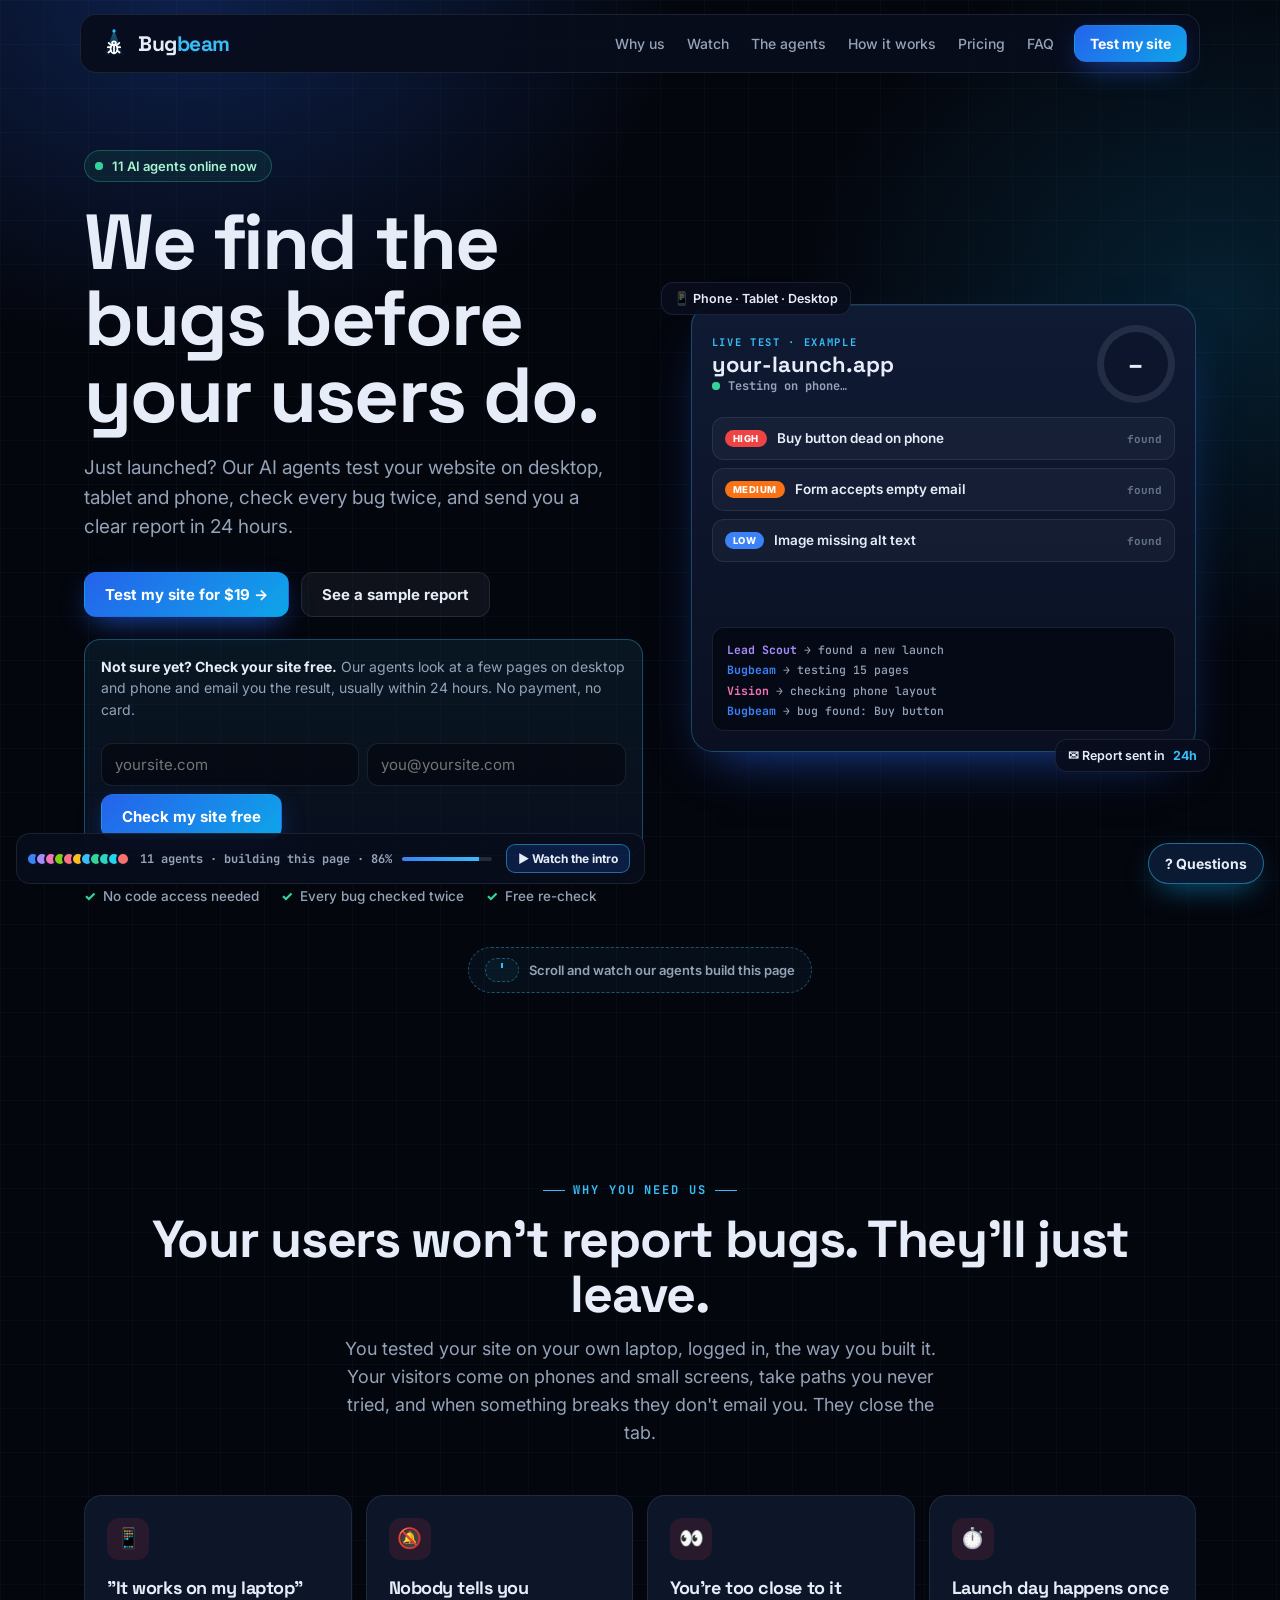
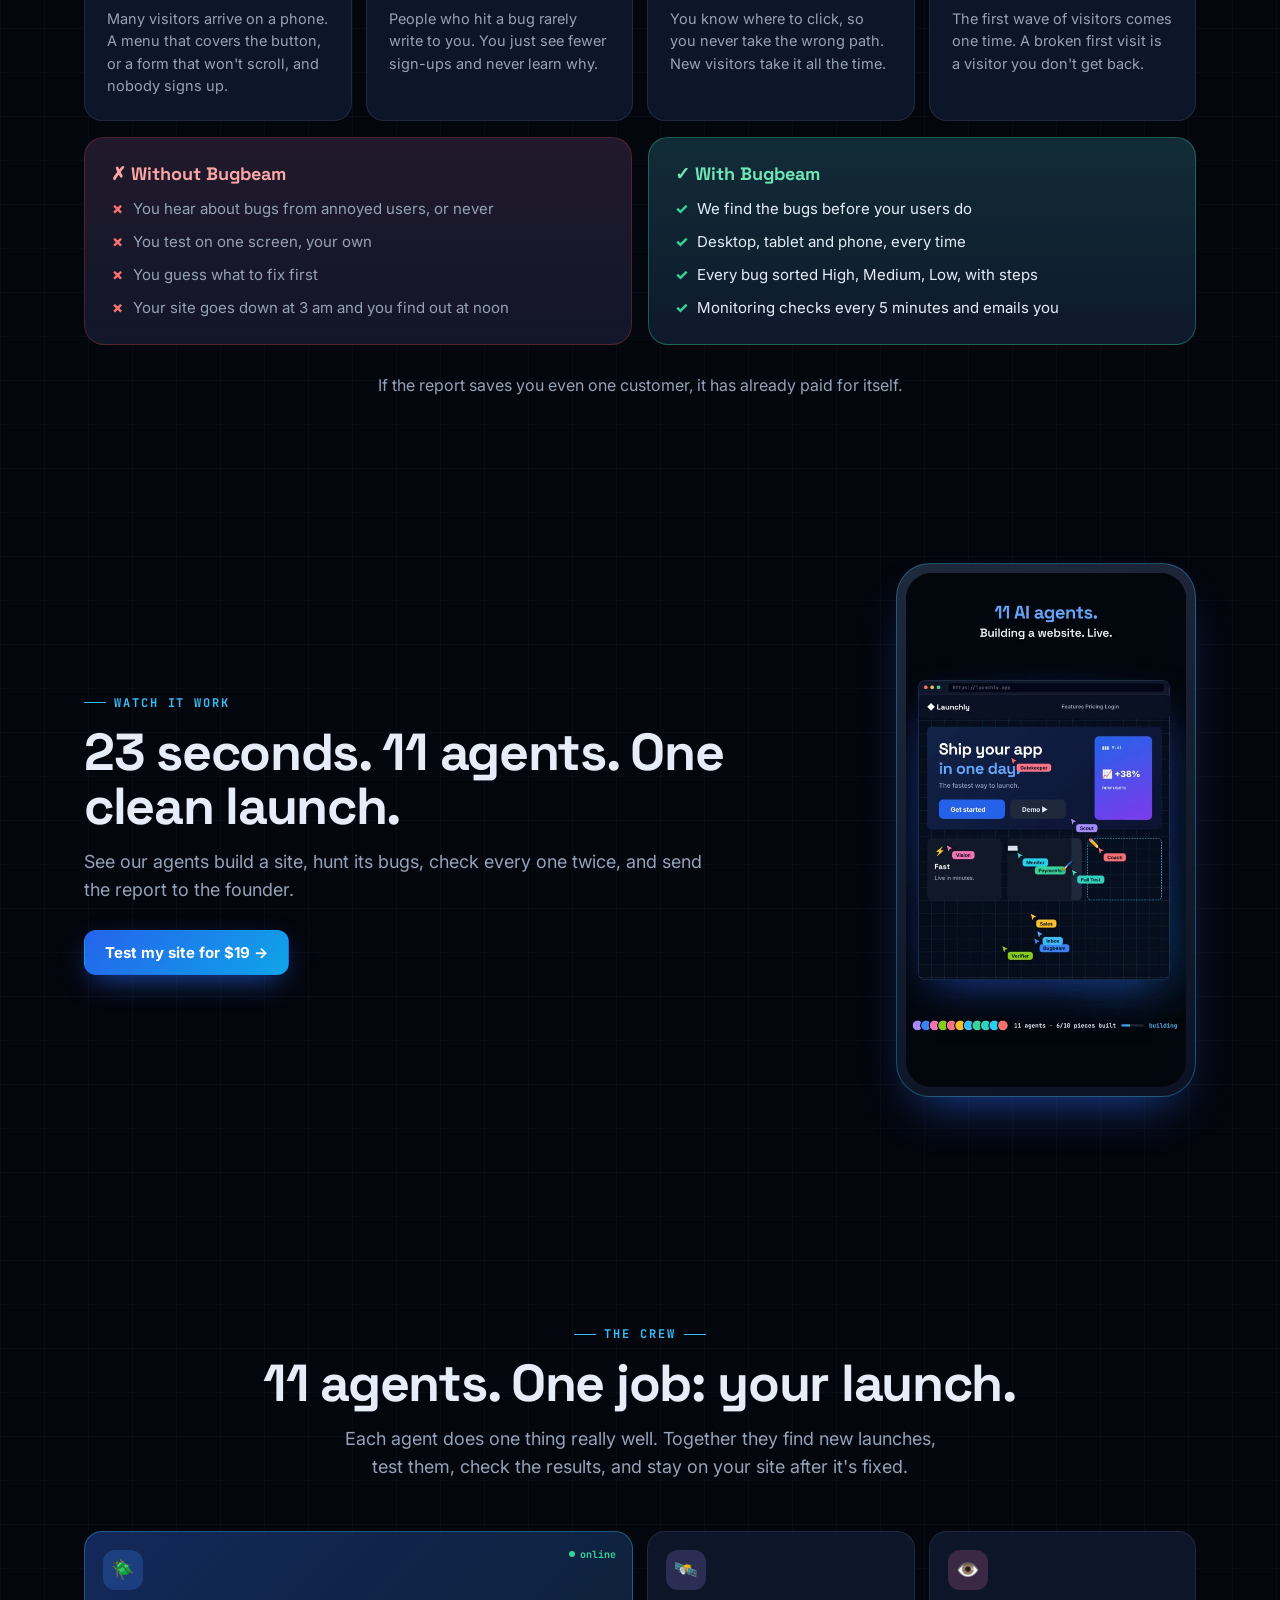
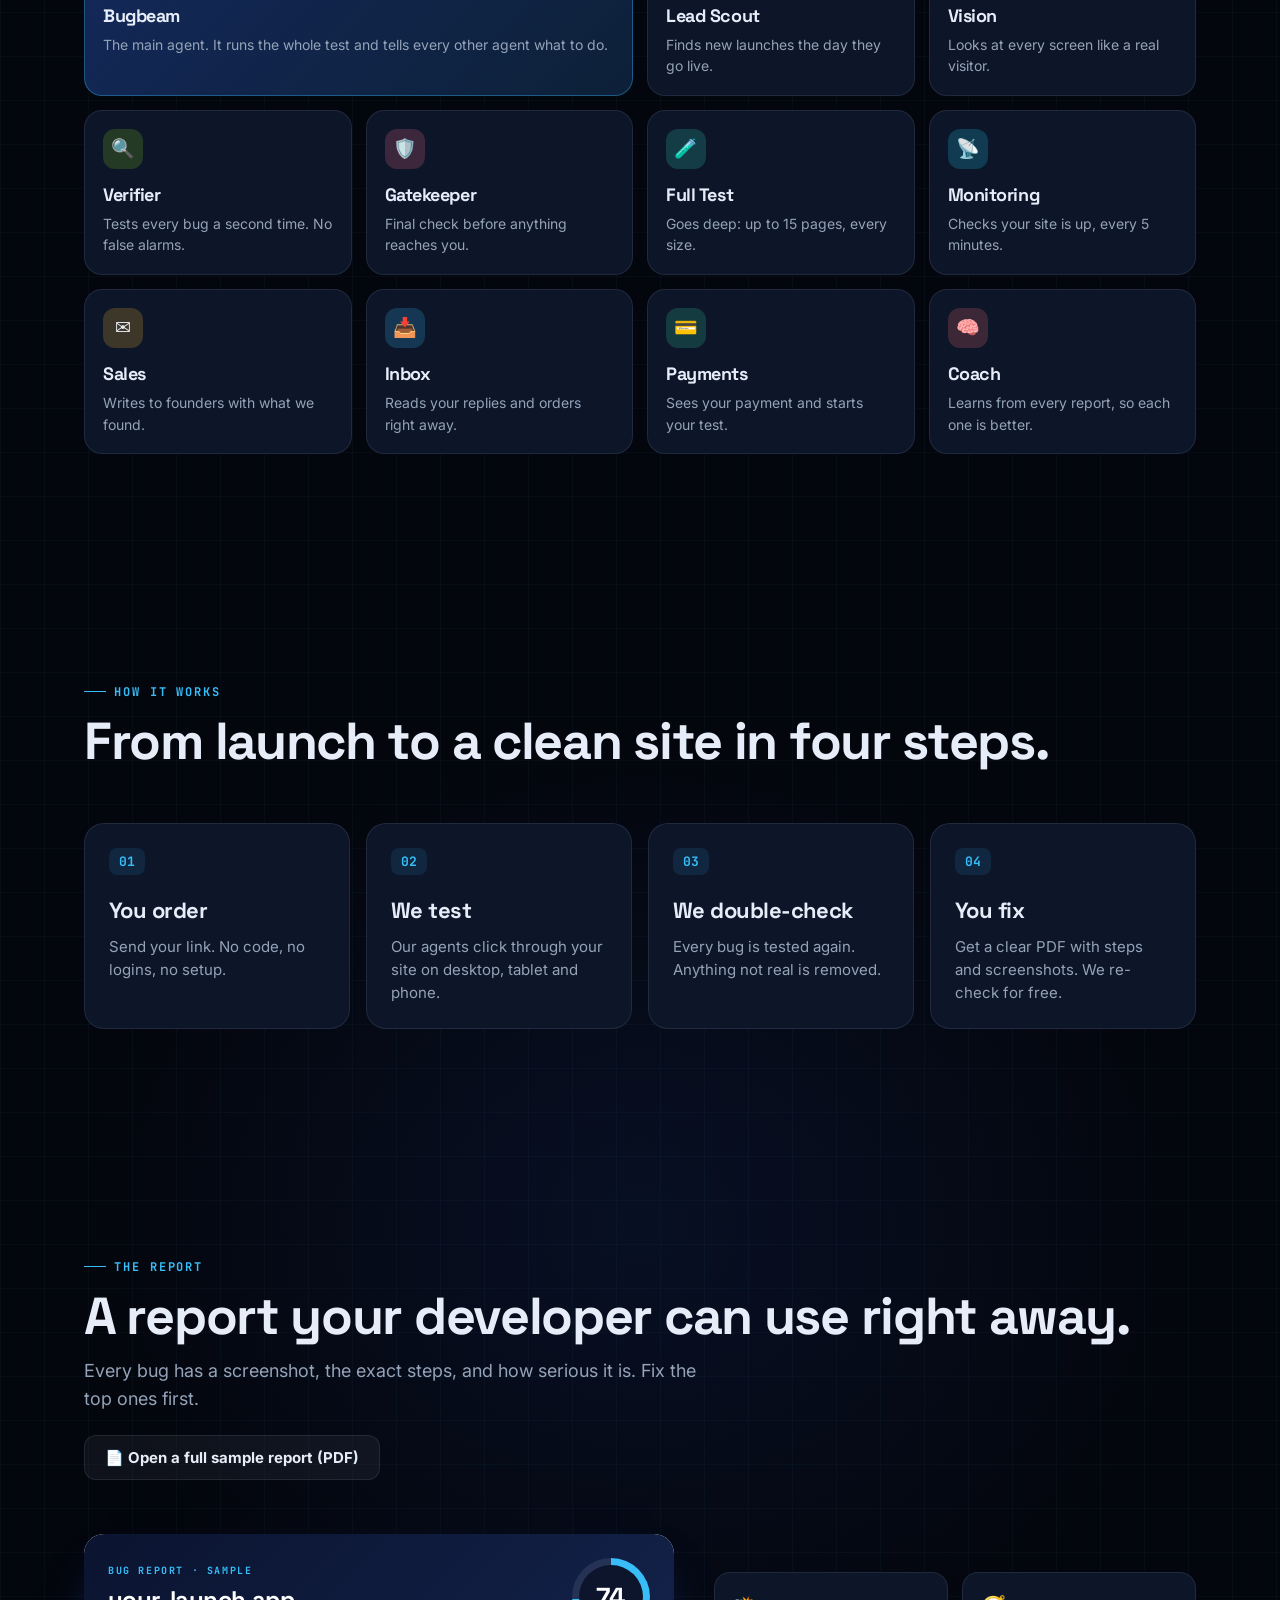
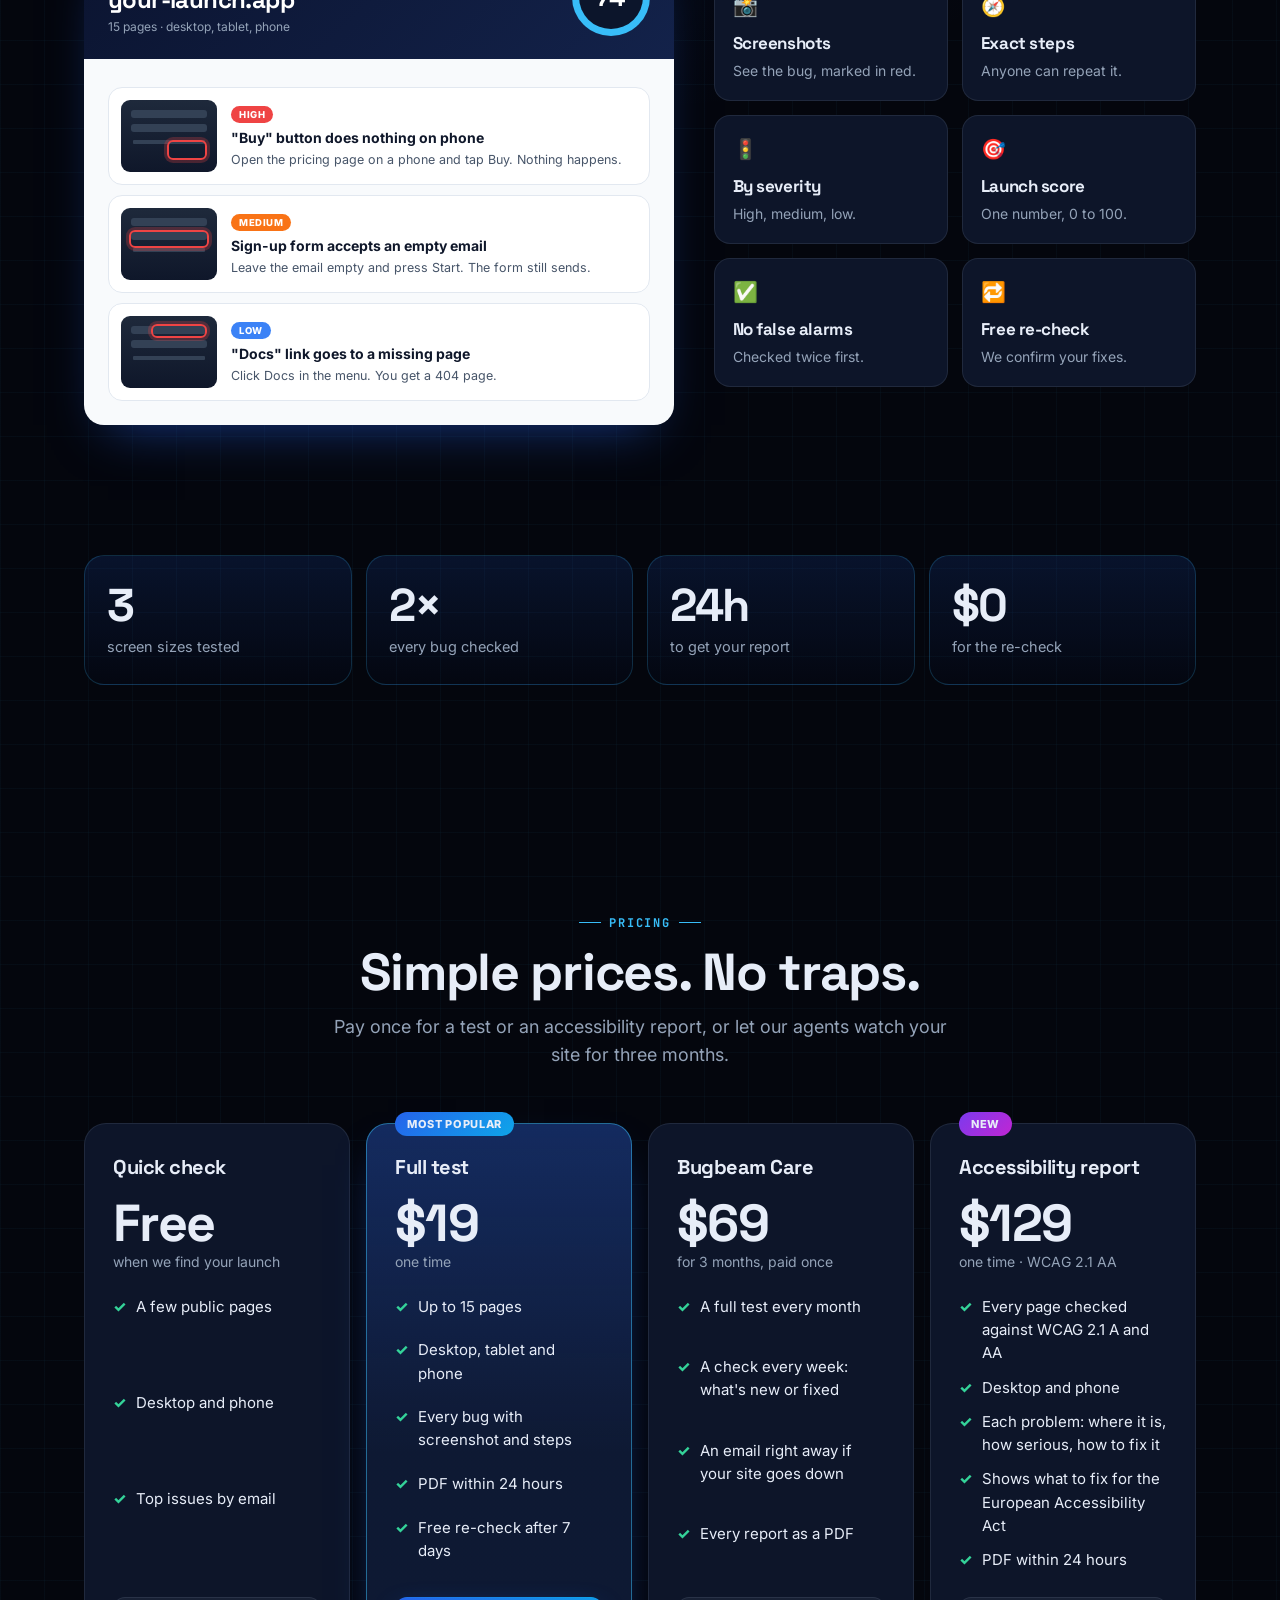
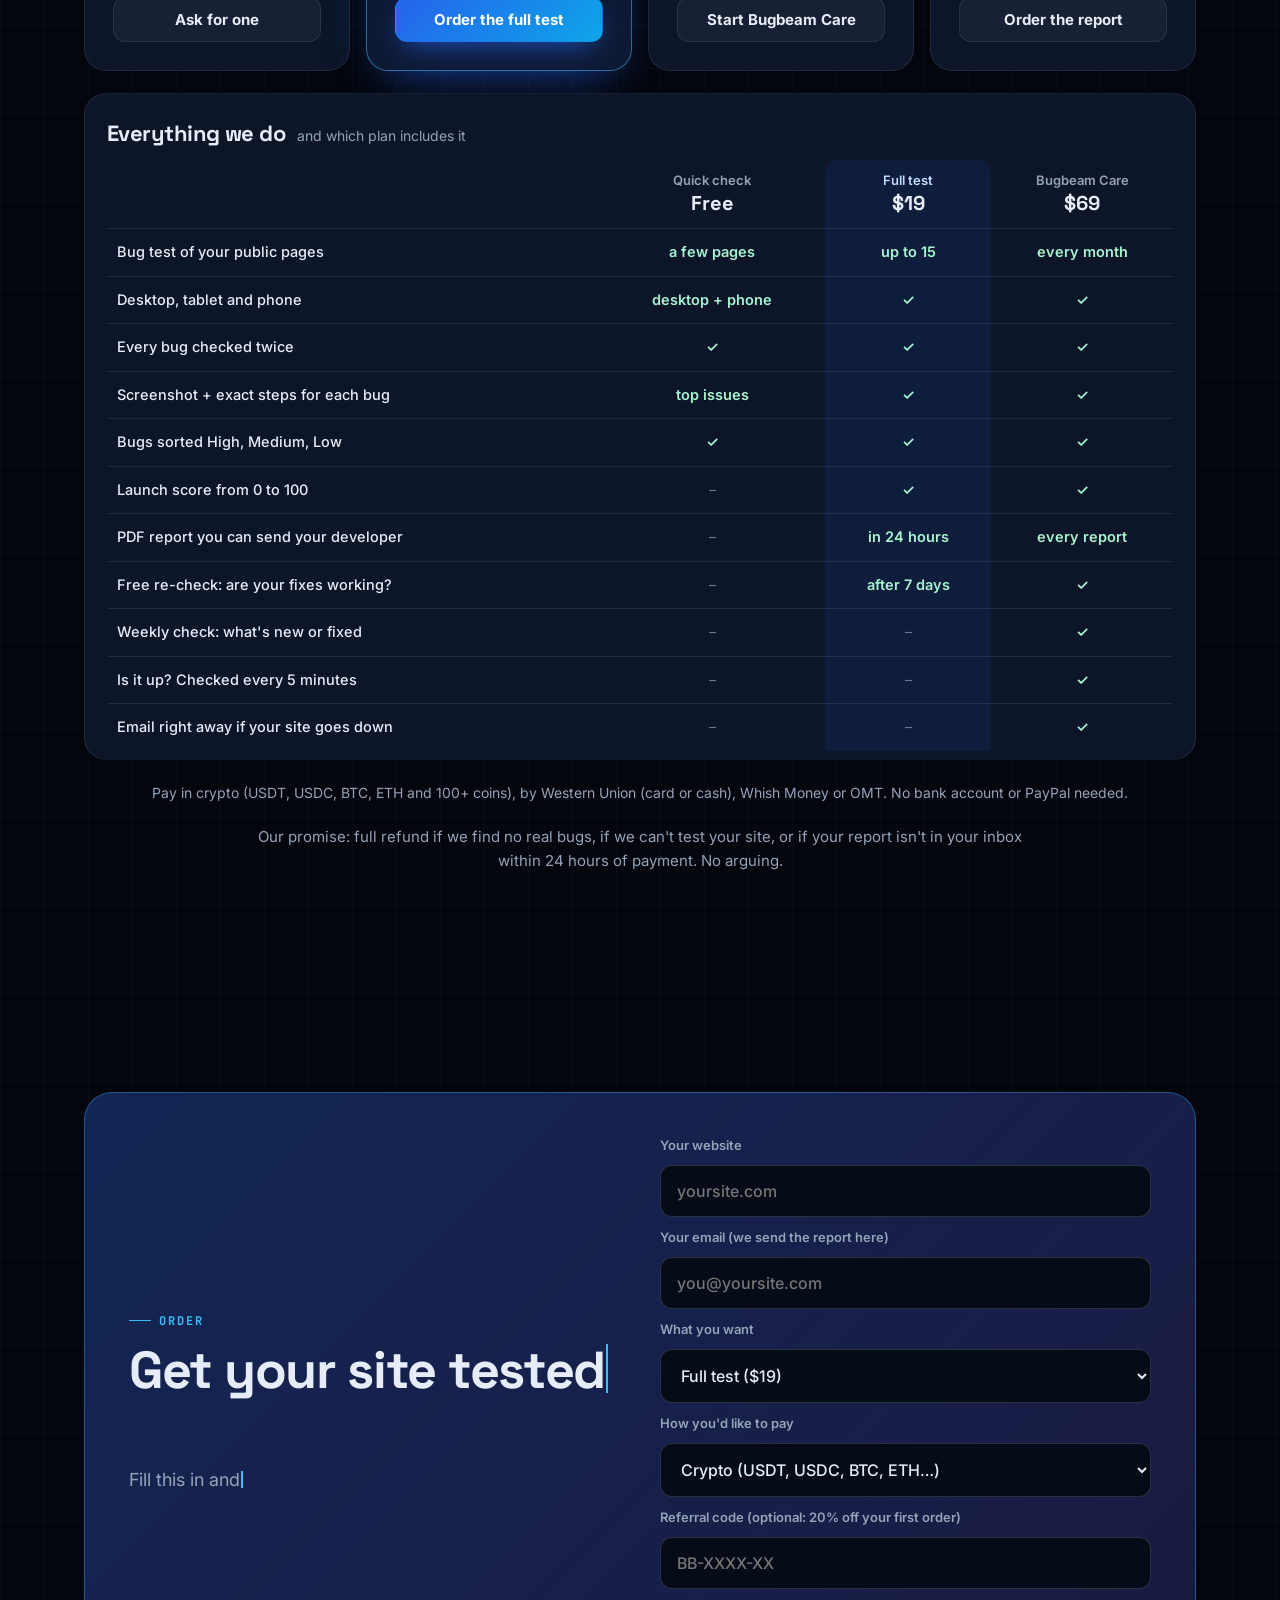
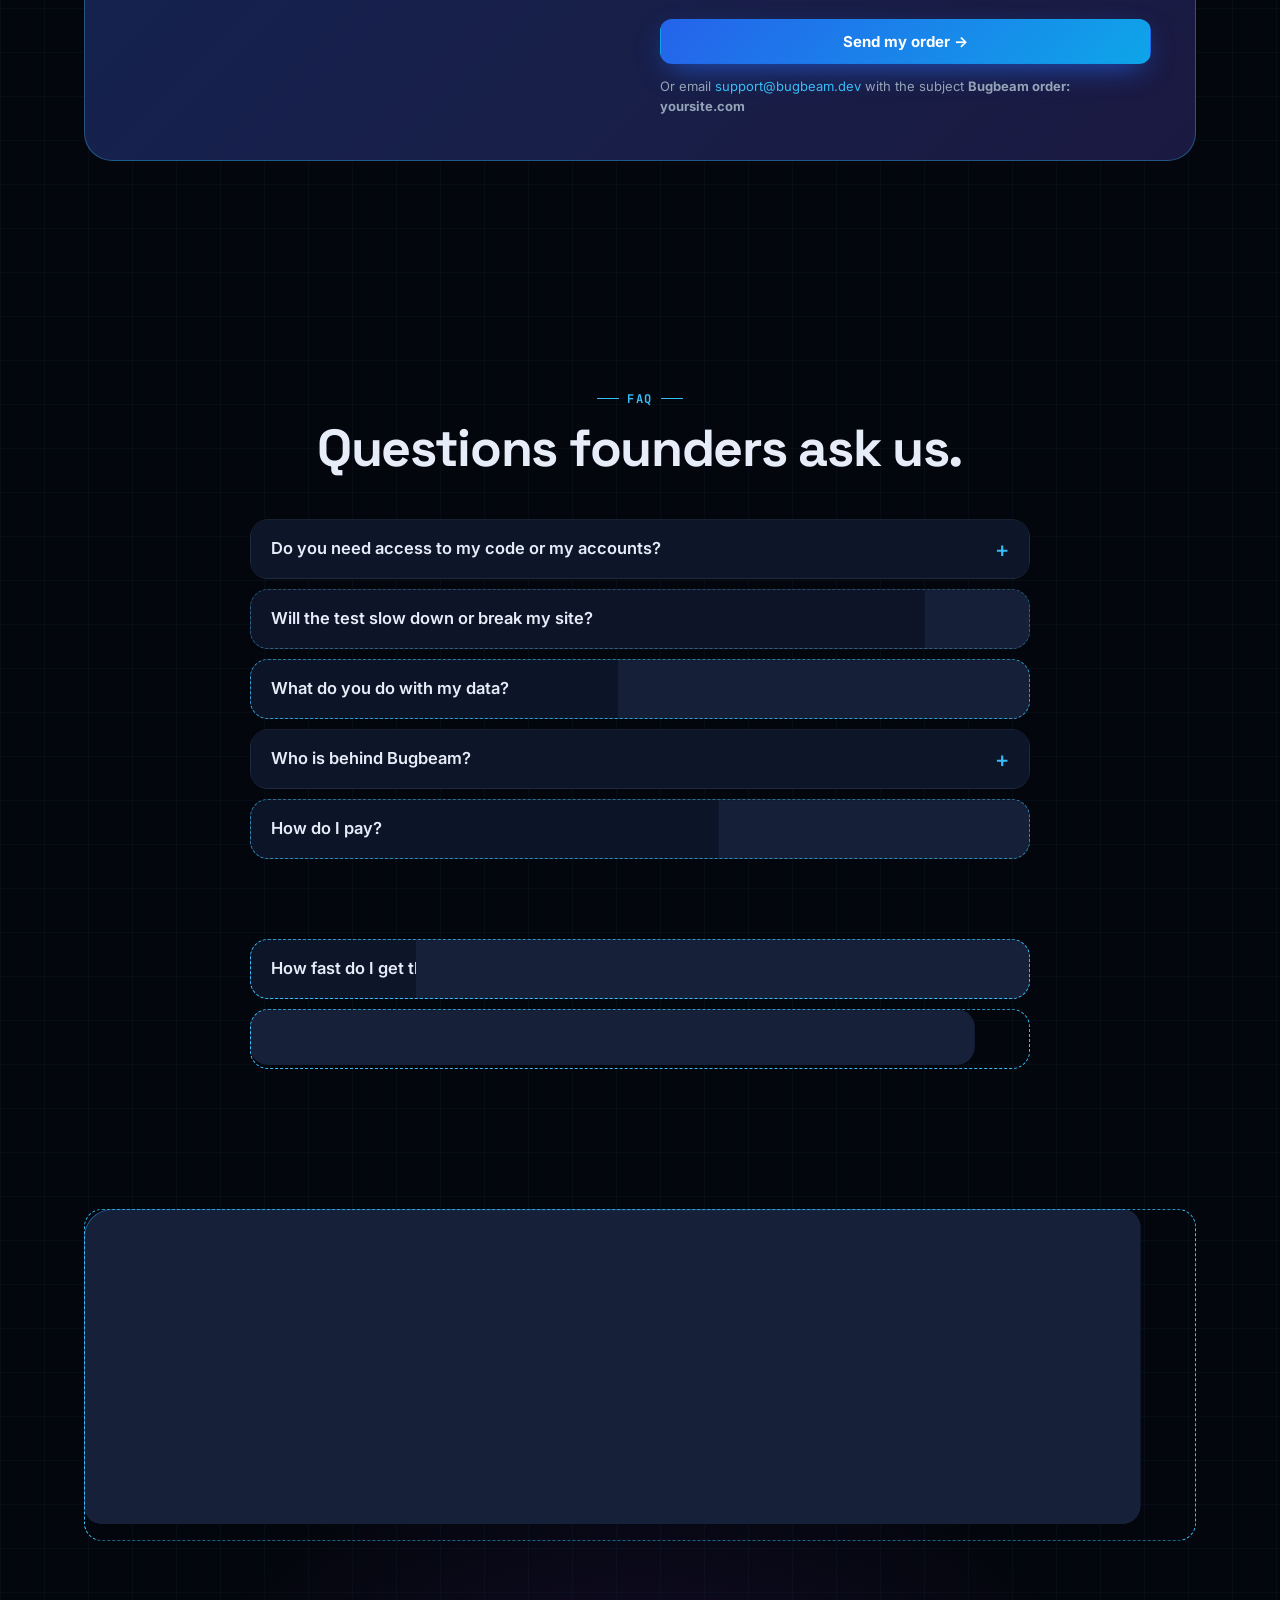
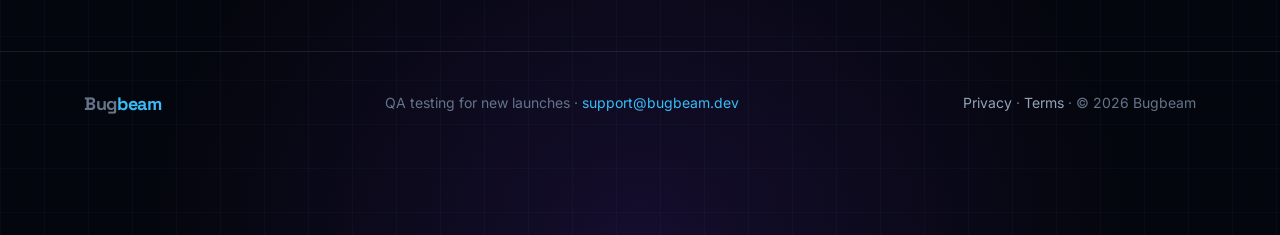
==== index.html @ e21f742f "Free check box at the top and a help bubble with instant answers" ====
<!DOCTYPE html>
<html lang="en">
<head>
<meta charset="utf-8">
<meta name="viewport" content="width=device-width,initial-scale=1">
<title>Bugbeam: We find the bugs before your users do</title>
<meta name="description" content="11 AI agents test your new website on desktop, tablet and phone, check every bug twice, and send you a clear report in 24 hours.">
<link rel="canonical" href="https://bugbeam.dev/">

<!-- Social preview (Open Graph + Twitter) -->
<meta property="og:type" content="website">
<meta property="og:url" content="https://bugbeam.dev/">
<meta property="og:title" content="Bugbeam: We find the bugs before your users do">
<meta property="og:description" content="11 AI agents test your new website on desktop, tablet and phone, check every bug twice, and send you a clear report in 24 hours.">
<meta property="og:image" content="https://bugbeam.dev/og.png">
<meta property="og:image:width" content="1200">
<meta property="og:image:height" content="630">
<meta name="twitter:card" content="summary_large_image">
<meta name="twitter:image" content="https://bugbeam.dev/og.png">
<meta name="theme-color" content="#04060D">

<!-- Fonts -->
<link rel="preconnect" href="https://fonts.googleapis.com">
<link rel="preconnect" href="https://fonts.gstatic.com" crossorigin>
<link href="https://fonts.googleapis.com/css2?family=Inter:wght@400;500;600;700;800&family=Space+Grotesk:wght@500;600;700&family=JetBrains+Mono:wght@500;700&display=swap" rel="stylesheet">

<!-- Favicon (inline bug icon) -->
<link rel="icon" href="data:image/svg+xml,%3Csvg xmlns='http://www.w3.org/2000/svg' viewBox='0 0 48 48'%3E%3Crect width='48' height='48' rx='12' fill='%2304060D'/%3E%3Cpath d='M24 4 L10 44 H38 Z' fill='%2338BDF8' opacity='.35'/%3E%3Ccircle cx='24' cy='6' r='3' fill='%2338BDF8'/%3E%3Cellipse cx='24' cy='31' rx='6' ry='8' fill='none' stroke='white' stroke-width='3'/%3E%3C/svg%3E">

<!-- Styles + behaviour (see styles.css and app.js) -->
<link rel="stylesheet" href="styles.css">
<script src="app.js" defer></script>

<!-- hCaptcha (spam/bot check on the order form — verified server-side by Web3Forms) -->
<script src="https://js.hcaptcha.com/1/api.js" async defer></script>
</head>
<body>

<!-- Fixed layers: background, build outlines, agent cursors -->
<div class="bgfx"></div>
<div id="ghosts"></div>
<div id="crew"></div>


<!-- ============================ NAV ============================ -->
<nav>
 <a class="logo" href="#top"><svg width="30" height="30" viewBox="0 0 48 48"><defs><linearGradient id="lg1" x1="0" y1="0" x2="0" y2="1"><stop offset="0" stop-color="#38BDF8" stop-opacity=".9"/><stop offset="1" stop-color="#38BDF8" stop-opacity="0"/></linearGradient></defs><path d="M24 1 L8 44 H40 Z" fill="url(#lg1)" opacity=".55"/><circle cx="24" cy="3" r="2.6" fill="#38BDF8"/><g stroke="#fff" stroke-width="2.8" fill="none" stroke-linecap="round" stroke-linejoin="round"><ellipse cx="24" cy="31.7" rx="5.4" ry="7.2"/><circle cx="24" cy="22.7" r="3.06"/><path d="M24 26.3V38.9"/><path d="M18.6 29H14.1M29.4 29H33.9M19.05 34.4L15.0 37.55M28.95 34.4L33.0 37.55M19.05 25.4L15.45 22.25M28.95 25.4L32.55 22.25"/></g></svg><span>Bug<b>beam</b></span></a>
 <div class="links" id="navlinks"><a href="#why">Why us</a><a href="#watch">Watch</a><a href="#crew-sec">The agents</a><a href="#how">How it works</a><a href="#pricing">Pricing</a><a href="#faq">FAQ</a></div>
 <a class="btn pri" href="#order">Test my site</a>
 <button class="menu" type="button" aria-label="Open menu" aria-expanded="false" aria-controls="navlinks">☰</button>
</nav>


<!-- ============================ HERO ============================ -->
<header class="hero" id="top"><div class="wrap grid">
 <div>
  <div class="pill bx"><span class="dot"></span><span data-type>11 AI agents online now</span></div>
  <h1 data-type>We find the bugs before your users do.</h1>
  <p class="sub" data-type>Just launched? Our AI agents test your website on desktop, tablet and phone, check every bug twice, and send you a clear report in 24 hours.</p>
  <div class="ctas"><a class="btn pri bx" href="#order">Test my site for $19 →</a><a class="btn sec bx" href="#report">See a sample report</a></div>
  <form class="freebox" id="fq" novalidate>
   <div class="fqh"><b>Not sure yet? Check your site free.</b> Our agents look at a few pages on desktop and phone and email you the result, usually within 24 hours. No payment, no card.</div>
   <div class="fqrow"><input id="fq-site" placeholder="yoursite.com" required autocomplete="url" aria-label="Your website"><input id="fq-email" type="email" placeholder="you@yoursite.com" required autocomplete="email" aria-label="Your email"><button class="btn pri" id="fq-btn" type="submit">Check my site free</button></div>
   <input id="fq-hp" tabindex="-1" autocomplete="off" style="position:absolute;left:-9999px;width:1px;height:1px;opacity:0" aria-hidden="true">
   <div class="fqcap"><div class="h-captcha" data-sitekey="50b2fe65-b00b-4b9e-ad62-3ba471098be2" data-theme="dark"></div></div>
   <div id="fq-msg" class="fqmsg" role="status"></div>
  </form>
  <div class="trust"><span><i>✓</i> No code access needed</span><span><i>✓</i> Every bug checked twice</span><span><i>✓</i> Free re-check</span></div>
 </div>
 <div style="position:relative">
  <!-- Live demo card (animated by app.js, section 2) -->
  <div class="live bx" id="live">
   <div class="top"><div><div class="mono" style="font-size:10.5px;letter-spacing:.16em;color:var(--cyan);font-weight:700">LIVE TEST · EXAMPLE</div><div style="font:700 22px 'Space Grotesk'" id="lvsite">your-launch.app</div><div class="site"><span class="dot"></span><span id="lvstate">Testing on phone…</span></div></div><div class="ring" id="lvring"><span id="lvscore">–</span></div></div>
   <div id="lvbugs"></div>
   <div class="log" id="lvlog"></div>
  </div>
  <div class="float" style="left:-30px;top:-22px">📱 Phone · Tablet · Desktop</div>
  <div class="float" style="right:-14px;bottom:-20px;animation-delay:-2.5s">✉ Report sent in <b style="color:var(--cyan)">24h</b></div>
 </div>
</div>
<div class="hint"><span><span class="mouse"></span>Scroll and watch our agents build this page</span></div>
</header>


<!-- ======================= WHY YOU NEED US ======================= -->
<section id="why"><div class="wrap">
 <div class="center"><div class="eyebrow" data-type>Why you need us</div>
 <h2 class="h2" data-type>Your users won't report bugs. They'll just leave.</h2>
 <p class="lead" data-type>You tested your site on your own laptop, logged in, the way you built it. Your visitors come on phones and small screens, take paths you never tried, and when something breaks they don't email you. They close the tab.</p></div>
 <div class="pains">
  <div class="pain bx"><div class="pic">📱</div><h3 data-type>"It works on my laptop"</h3><p data-type>Many visitors arrive on a phone. A menu that covers the button, or a form that won't scroll, and nobody signs up.</p></div>
  <div class="pain bx"><div class="pic">🔕</div><h3 data-type>Nobody tells you</h3><p data-type>People who hit a bug rarely write to you. You just see fewer sign-ups and never learn why.</p></div>
  <div class="pain bx"><div class="pic">👀</div><h3 data-type>You're too close to it</h3><p data-type>You know where to click, so you never take the wrong path. New visitors take it all the time.</p></div>
  <div class="pain bx"><div class="pic">⏱️</div><h3 data-type>Launch day happens once</h3><p data-type>The first wave of visitors comes one time. A broken first visit is a visitor you don't get back.</p></div>
 </div>
 <div class="vs">
  <div class="vcol bad bx"><div class="vh">✗ Without Bugbeam</div><ul><li data-type>You hear about bugs from annoyed users, or never</li><li data-type>You test on one screen, your own</li><li data-type>You guess what to fix first</li><li data-type>Your site goes down at 3 am and you find out at noon</li></ul></div>
  <div class="vcol good bx"><div class="vh">✓ With Bugbeam</div><ul><li data-type>We find the bugs before your users do</li><li data-type>Desktop, tablet and phone, every time</li><li data-type>Every bug sorted High, Medium, Low, with steps</li><li data-type>Monitoring checks every 5 minutes and emails you</li></ul></div>
 </div>
 <p class="paynote" style="font-size:16px;margin-top:28px" data-type>If the report saves you even one customer, it has already paid for itself.</p>
</div></section>


<!-- ======================== WATCH IT WORK ======================== -->
<section id="watch" style="padding-top:40px"><div class="wrap watch">
 <div><div class="eyebrow" data-type>Watch it work</div>
 <h2 class="h2" data-type>23 seconds. 11 agents. One clean launch.</h2>
 <p class="lead" data-type>See our agents build a site, hunt its bugs, check every one twice, and send the report to the founder.</p>
 <div class="ctas" style="margin-top:26px"><a class="btn pri" href="#order">Test my site for $19 →</a></div></div>
 <div class="phone bx"><video src="bugbeam-building-live-v2.mp4" poster="video-poster.jpg" muted loop playsinline webkit-playsinline preload="metadata" aria-label="Bugbeam agents building and testing a website"></video><button class="vplay" type="button" hidden aria-label="Play the video">▶ Play</button></div>
</div></section>


<!-- =========================== THE CREW ========================== -->
<section id="crew-sec"><div class="wrap">
 <div class="center"><div class="eyebrow" data-type>The crew</div>
 <h2 class="h2" data-type>11 agents. One job: your launch.</h2>
 <p class="lead" data-type>Each agent does one thing really well. Together they find new launches, test them, check the results, and stay on your site after it's fixed.</p></div>
 <div class="agents">
  <div class="agent wide bx"><span class="tag">online</span><div class="av" style="background:rgba(59,130,246,.25)">🪲</div><h3 data-type>Bugbeam</h3><p data-type>The main agent. It runs the whole test and tells every other agent what to do.</p></div>
  <div class="agent bx"><div class="av" style="background:rgba(167,139,250,.2)">🛰️</div><h3 data-type>Lead Scout</h3><p data-type>Finds new launches the day they go live.</p></div>
  <div class="agent bx"><div class="av" style="background:rgba(244,114,182,.2)">👁️</div><h3 data-type>Vision</h3><p data-type>Looks at every screen like a real visitor.</p></div>
  <div class="agent bx"><div class="av" style="background:rgba(132,204,22,.2)">🔍</div><h3 data-type>Verifier</h3><p data-type>Tests every bug a second time. No false alarms.</p></div>
  <div class="agent bx"><div class="av" style="background:rgba(251,113,133,.2)">🛡️</div><h3 data-type>Gatekeeper</h3><p data-type>Final check before anything reaches you.</p></div>
  <div class="agent bx"><div class="av" style="background:rgba(45,212,191,.2)">🧪</div><h3 data-type>Full Test</h3><p data-type>Goes deep: up to 15 pages, every size.</p></div>
  <div class="agent bx"><div class="av" style="background:rgba(34,211,238,.2)">📡</div><h3 data-type>Monitoring</h3><p data-type>Checks your site is up, every 5 minutes.</p></div>
  <div class="agent bx"><div class="av" style="background:rgba(251,191,36,.2)">✉️</div><h3 data-type>Sales</h3><p data-type>Writes to founders with what we found.</p></div>
  <div class="agent bx"><div class="av" style="background:rgba(56,189,248,.2)">📥</div><h3 data-type>Inbox</h3><p data-type>Reads your replies and orders right away.</p></div>
  <div class="agent bx"><div class="av" style="background:rgba(52,211,153,.2)">💳</div><h3 data-type>Payments</h3><p data-type>Sees your payment and starts your test.</p></div>
  <div class="agent bx"><div class="av" style="background:rgba(248,113,113,.2)">🧠</div><h3 data-type>Coach</h3><p data-type>Learns from every report, so each one is better.</p></div>
 </div>
</div></section>


<!-- ========================= HOW IT WORKS ======================== -->
<section id="how"><div class="wrap">
 <div class="eyebrow" data-type>How it works</div>
 <h2 class="h2" data-type>From launch to a clean site in four steps.</h2>
 <div class="steps">
  <div class="step bx"><span class="n">01</span><h3 data-type>You order</h3><p data-type>Send your link. No code, no logins, no setup.</p></div>
  <div class="step bx"><span class="n">02</span><h3 data-type>We test</h3><p data-type>Our agents click through your site on desktop, tablet and phone.</p></div>
  <div class="step bx"><span class="n">03</span><h3 data-type>We double-check</h3><p data-type>Every bug is tested again. Anything not real is removed.</p></div>
  <div class="step bx"><span class="n">04</span><h3 data-type>You fix</h3><p data-type>Get a clear PDF with steps and screenshots. We re-check for free.</p></div>
 </div>
</div></section>


<!-- ========================== THE REPORT ========================= -->
<section id="report"><div class="wrap">
 <div class="eyebrow" data-type>The report</div>
 <h2 class="h2" data-type>A report your developer can use right away.</h2>
 <p class="lead" data-type>Every bug has a screenshot, the exact steps, and how serious it is. Fix the top ones first.</p>
 <div class="ctas" style="margin-top:22px"><a class="btn sec" href="sample-report.pdf" target="_blank" rel="noopener">📄 Open a full sample report (PDF)</a></div>
 <div class="rep">
  <div class="doc bx">
   <div class="hd"><div><small>BUG REPORT · SAMPLE</small><h3>your-launch.app</h3><div style="font-size:12px;color:#94A3B8">15 pages · desktop, tablet, phone</div></div><div class="ring" style="--v:74"><span>74</span></div></div>
   <div class="bd">
    <div class="dbug"><div class="shot"><i style="left:46px;top:40px;width:40px;height:20px"></i></div><div><span class="sev h">High</span><h4>"Buy" button does nothing on phone</h4><p>Open the pricing page on a phone and tap Buy. Nothing happens.</p></div></div>
    <div class="dbug"><div class="shot"><i style="left:8px;top:22px;width:80px;height:18px"></i></div><div><span class="sev m">Medium</span><h4>Sign-up form accepts an empty email</h4><p>Leave the email empty and press Start. The form still sends.</p></div></div>
    <div class="dbug"><div class="shot"><i style="left:30px;top:8px;width:56px;height:14px"></i></div><div><span class="sev l">Low</span><h4>"Docs" link goes to a missing page</h4><p>Click Docs in the menu. You get a 404 page.</p></div></div>
   </div>
  </div>
  <div class="feats">
   <div class="feat bx"><div class="ic">📸</div><h3 data-type>Screenshots</h3><p data-type>See the bug, marked in red.</p></div>
   <div class="feat bx"><div class="ic">🧭</div><h3 data-type>Exact steps</h3><p data-type>Anyone can repeat it.</p></div>
   <div class="feat bx"><div class="ic">🚦</div><h3 data-type>By severity</h3><p data-type>High, medium, low.</p></div>
   <div class="feat bx"><div class="ic">🎯</div><h3 data-type>Launch score</h3><p data-type>One number, 0 to 100.</p></div>
   <div class="feat bx"><div class="ic">✅</div><h3 data-type>No false alarms</h3><p data-type>Checked twice first.</p></div>
   <div class="feat bx"><div class="ic">🔁</div><h3 data-type>Free re-check</h3><p data-type>We confirm your fixes.</p></div>
  </div>
 </div>
</div></section>


<!-- ========================= NUMBERS STRIP ======================= -->
<section style="padding-top:20px"><div class="wrap"><div class="nums">
 <div class="num bx"><b data-type>3</b><span data-type>screen sizes tested</span></div>
 <div class="num bx"><b data-type>2×</b><span data-type>every bug checked</span></div>
 <div class="num bx"><b data-type>24h</b><span data-type>to get your report</span></div>
 <div class="num bx"><b data-type>$0</b><span data-type>for the re-check</span></div>
</div></div></section>


<!-- =========================== PRICING =========================== -->
<section id="pricing"><div class="wrap">
 <div class="center"><div class="eyebrow" data-type>Pricing</div>
 <h2 class="h2" data-type>Simple prices. No traps.</h2>
 <p class="lead" data-type>Pay once for a test or an accessibility report, or let our agents watch your site for three months.</p></div>
 <div class="prices">
  <div class="price bx"><h3 data-type>Quick check</h3><div class="amt">Free</div><div class="per">when we find your launch</div><ul><li>A few public pages</li><li>Desktop and phone</li><li>Top issues by email</li></ul><a class="btn sec" href="#order" data-plan="Free quick check">Ask for one</a></div>
  <div class="price best bx"><span class="badge">Most popular</span><h3 data-type>Full test</h3><div class="amt">$19</div><div class="per">one time</div><ul><li>Up to 15 pages</li><li>Desktop, tablet and phone</li><li>Every bug with screenshot and steps</li><li>PDF within 24 hours</li><li>Free re-check after 7 days</li></ul><a class="btn pri" href="#order" data-plan="Full test ($19)">Order the full test</a></div>
  <div class="price bx"><h3 data-type>Bugbeam Care</h3><div class="amt">$69</div><div class="per">for 3 months, paid once</div><ul><li>A full test every month</li><li>A check every week: what's new or fixed</li><li>An email right away if your site goes down</li><li>Every report as a PDF</li></ul><a class="btn sec" href="#order" data-plan="Bugbeam Care ($69 for 3 months)">Start Bugbeam Care</a></div>
  <div class="price bx" style="position:relative"><span class="badge" style="background:linear-gradient(135deg,#7C3AED,#C026D3)">New</span><h3 data-type>Accessibility report</h3><div class="amt">$129</div><div class="per">one time · WCAG 2.1 AA</div><ul><li>Every page checked against WCAG 2.1 A and AA</li><li>Desktop and phone</li><li>Each problem: where it is, how serious, how to fix it</li><li>Shows what to fix for the European Accessibility Act</li><li>PDF within 24 hours</li></ul><a class="btn sec" href="#order" data-plan="Accessibility report ($129, WCAG 2.1 AA)">Order the report</a></div>
 </div>
 <!-- Full feature comparison -->
 <div class="cmp bx">
  <div class="cmph"><h3>Everything we do</h3><span>and which plan includes it</span></div>
  <table>
   <thead><tr><th></th><th>Quick check<b>Free</b></th><th class="hl">Full test<b>$19</b></th><th>Bugbeam Care<b>$69</b></th></tr></thead>
   <tbody>
    <tr><td>Bug test of your public pages</td><td>a few pages</td><td class="hl">up to 15</td><td>every month</td></tr>
    <tr><td>Desktop, tablet and phone</td><td>desktop + phone</td><td class="hl">✓</td><td>✓</td></tr>
    <tr><td>Every bug checked twice</td><td>✓</td><td class="hl">✓</td><td>✓</td></tr>
    <tr><td>Screenshot + exact steps for each bug</td><td>top issues</td><td class="hl">✓</td><td>✓</td></tr>
    <tr><td>Bugs sorted High, Medium, Low</td><td>✓</td><td class="hl">✓</td><td>✓</td></tr>
    <tr><td>Launch score from 0 to 100</td><td class="no">–</td><td class="hl">✓</td><td>✓</td></tr>
    <tr><td>PDF report you can send your developer</td><td class="no">–</td><td class="hl">in 24 hours</td><td>every report</td></tr>
    <tr><td>Free re-check: are your fixes working?</td><td class="no">–</td><td class="hl">after 7 days</td><td>✓</td></tr>
    <tr><td>Weekly check: what's new or fixed</td><td class="no">–</td><td class="no hl">–</td><td>✓</td></tr>
    <tr><td>Is it up? Checked every 5 minutes</td><td class="no">–</td><td class="no hl">–</td><td>✓</td></tr>
    <tr><td>Email right away if your site goes down</td><td class="no">–</td><td class="no hl">–</td><td>✓</td></tr>
   </tbody>
  </table>
 </div>
 <p class="paynote" data-type>Pay in crypto (USDT, USDC, BTC, ETH and 100+ coins), by Western Union (card or cash), Whish Money or OMT. No bank account or PayPal needed.</p>
 <p class="guarantee" data-type><b>Our promise:</b> full refund if we find no real bugs, if we can't test your site, or if your report isn't in your inbox within 24 hours of payment. No arguing.</p>
</div></section>


<!-- ============================ ORDER =========================== -->
<section id="order"><div class="wrap"><div class="order bx">
 <div><div class="eyebrow">Order</div><h2 class="h2" data-type>Get your site tested.</h2><p class="lead" data-type>Fill this in and click the button. Our agents reply to your email within minutes with the payment details for the way you chose, then your test starts.</p></div>
 <form id="f">
  <label for="site">Your website</label><input id="site" placeholder="yoursite.com" required autocomplete="url">
  <label for="cemail">Your email (we send the report here)</label><input id="cemail" type="email" placeholder="you@yoursite.com" required autocomplete="email">
  <input id="hp" tabindex="-1" autocomplete="off" style="position:absolute;left:-9999px;width:1px;height:1px;opacity:0" aria-hidden="true"><!-- honeypot: bots fill this, humans don't -->
  <label for="plan">What you want</label><select id="plan"><option>Full test ($19)</option><option>Bugbeam Care ($69 for 3 months)</option><option>Accessibility report ($129, WCAG 2.1 AA)</option><option>Free quick check</option></select>
  <label for="pay">How you'd like to pay</label><select id="pay"><option>Crypto (USDT, USDC, BTC, ETH…)</option><option>Western Union</option><option>Whish Money or OMT</option></select>
  <label for="ref">Referral code (optional: 20% off your first order)</label><input id="ref" placeholder="BB-XXXX-XX" autocomplete="off" maxlength="20">
  <!-- hCaptcha widget. This is Web3Forms' shared free-plan sitekey; Web3Forms verifies the
       response on its server (hCaptcha is turned on in the form's Spam & Security settings). -->
  <div class="h-captcha" data-sitekey="50b2fe65-b00b-4b9e-ad62-3ba471098be2" data-theme="dark"></div>
  <button class="btn pri" id="sendbtn" type="submit" style="margin-top:6px">Send my order →</button>
  <div id="ordermsg"></div>
  <div style="font-size:13px;color:var(--mut)">Or email <a href="mailto:support@bugbeam.dev" style="color:var(--cyan)">support@bugbeam.dev</a> with the subject <b>Bugbeam order: yoursite.com</b></div>
 </form>
</div></div></section>


<!-- ============================= FAQ ============================= -->
<section id="faq"><div class="wrap">
 <div class="center"><div class="eyebrow" data-type>FAQ</div><h2 class="h2" data-type>Questions founders ask us.</h2></div>
 <div class="faq">
  <details class="bx"><summary>Do you need access to my code or my accounts?</summary><p>No. We test only the public pages of your site, the way a visitor sees them. We don't sign up, buy anything or send your forms with real data.</p></details>
  <details class="bx"><summary>Will the test slow down or break my site?</summary><p>No. Our agents browse your pages like a handful of normal visitors — a few at a time, gently. We don't run attacks, floods or anything that could harm your site or your data.</p></details>
  <details class="bx"><summary>What do you do with my data?</summary><p>We keep only your site address, your email and the bugs we found — nothing else. We never sell or share it, and to have it erased, reply "DELETE" to any of our emails or write to support@bugbeam.dev.</p></details>
  <details class="bx"><summary>Who is behind Bugbeam?</summary><div class="fdr"><img src="elio.webp" alt="Elio Bathani" width="64" height="64"><div class="fx"><b>Elio Bathani</b> — a QA tester who has tested and reported bugs on more than ten real websites, checking each fix after. He built Bugbeam so new founders get that same QA eye on their launch. <a href="https://www.linkedin.com/in/elio-bathani-454a24233/" target="_blank" rel="noopener">See his LinkedIn →</a></div></div><p>AI agents do the testing around the clock, and every report follows real QA standards — so you get a professional review at a price a launch can afford.</p></details>
  <details class="bx"><summary>How do I pay?</summary><p>Pick the way that suits you when you order — no bank account or PayPal needed:</p><ul class="paylist"><li><b>Crypto</b> — we email you a secure NOWPayments link. Pay with USDT, USDC, BTC, ETH or 100+ other coins, from any wallet or exchange (Binance, OKX…).</li><li><b>Western Union</b> — send online with your debit card, or in cash at any agent. The easiest way to pay by card.</li><li><b>Whish Money or OMT</b> — easiest if you're in Lebanon or the region.</li></ul><p>Each order gets its own payment link or reference, so we know the payment is yours. Your test starts as soon as the payment is confirmed.</p></details>
  <details class="bx"><summary>What if a bug in the report isn't real?</summary><p>Every bug is checked twice before you see it. If one still turns out to be wrong, just reply and tell us. We fix the report and our agents learn from it.</p></details>
  <details class="bx"><summary>How fast do I get the report?</summary><p>Within 24 hours of your payment, usually sooner. If it's late, you get a full refund. The free re-check comes 7 days later, or sooner if you reply "fixed".</p></details>
  <details class="bx"><summary>I got an email from Bugbeam. Can I stop them?</summary><p>Of course. Reply "STOP" to any of our emails and you won't hear from us again.</p></details>
 </div>
</div></section>


<!-- ========================== FINAL CTA ========================= -->
<section id="final" style="padding-top:30px"><div class="wrap"><div class="final bx">
 <h2 class="h2" data-type>Your launch deserves a second pair of eyes.</h2>
 <p class="lead" data-type>Eleven, actually. Send us your link today and get your report within 24 hours.</p>
 <div class="ctas" style="justify-content:center;margin-top:26px"><a class="btn pri" href="#order">Test my site for $19 →</a><a class="btn sec" href="mailto:support@bugbeam.dev">Email us</a></div>
</div></div></section>


<!-- ============================ FOOTER =========================== -->
<footer><div class="wrap"><a class="logo" href="#top" style="font-size:18px"><span>Bug<b>beam</b></span></a><span>QA testing for new launches · <a href="mailto:support@bugbeam.dev" style="color:var(--cyan)">support@bugbeam.dev</a></span><span><a href="privacy.html" style="color:var(--mut)">Privacy</a> · <a href="terms.html" style="color:var(--mut)">Terms</a> · © 2026 Bugbeam</span></div></footer>


<!-- Help bubble (bottom-right): instant answers, written from this page's own facts (no AI, nothing invented) -->
<div id="help"><button id="helpbtn" type="button" aria-expanded="false" aria-controls="helppanel">? Questions</button>
 <div id="helppanel" role="dialog" aria-label="Quick answers" hidden><div class="hph"><b>Quick answers</b><button type="button" id="helpx" aria-label="Close">✕</button></div><div id="helpbody"></div></div></div>

<!-- Build-progress HUD (bottom-left) -->
<div id="hud"><div class="avs" id="hudav"></div><span id="hudtxt">building this page</span><div class="bar"><i id="hudbar"></i></div><button id="replay" type="button">▶ Watch the intro</button></div>

</body>
</html>
---- styles.css ----
/* ==========================================================================
   Bugbeam — styles.css
   Sections, in order:
     1.  Design tokens (colours)
     2.  Base / reset
     3.  Layout helpers (.wrap, headings, section intros)
     4.  Page background
     5.  Nav bar
     6.  Buttons
     7.  Hero
     8.  Live test card (inside the hero)
     9.  "Why you need us" section
     10. "Watch it work" video section
     11. The crew (agents grid)
     12. How it works (steps)
     13. The report
     14. Numbers strip
     15. Pricing + comparison table
     16. Order form
     17. FAQ + founder block
     18. Final call-to-action + footer
     19. Build animation (the agents drawing the page)
     20. Responsive (all @media queries)
   ========================================================================== */


/* 1. DESIGN TOKENS ========================================================= */
:root{
 --bg:#04060D; --bg2:#0A1022; --card:#0D1529;
 --line:rgba(148,163,184,.14);
 --txt:#E7EDF8; --mut:#94A3B8; --dim:#64748B;
 --blue:#3B82F6; --cyan:#38BDF8; --ok:#34D399;
 --hi:#EF4444; --md:#F97316; --lo:#3B82F6;
}


/* 2. BASE / RESET ========================================================== */
*{box-sizing:border-box}
html{scroll-behavior:smooth}
body{margin:0;background:var(--bg);position:relative;color:var(--txt);font-family:Inter,system-ui,sans-serif;line-height:1.55;overflow-x:hidden;-webkit-font-smoothing:antialiased}
a{color:inherit;text-decoration:none}
h1,h2,h3{font-family:'Space Grotesk',sans-serif;letter-spacing:-.025em;margin:0}
.mono{font-family:'JetBrains Mono',monospace}


/* 3. LAYOUT HELPERS ======================================================== */
.wrap{max-width:1160px;margin:0 auto;padding:0 24px}
section{padding:110px 0;position:relative}
.eyebrow{display:inline-flex;align-items:center;gap:8px;font:700 12px 'JetBrains Mono';letter-spacing:.16em;color:var(--cyan);text-transform:uppercase}
.eyebrow::before{content:"";width:22px;height:1px;background:var(--cyan)}
.h2{font-size:clamp(32px,4.4vw,52px);line-height:1.05;margin:14px 0 14px}
.lead{color:var(--mut);font-size:18px;max-width:620px;margin:0}
.center{text-align:center}
.center .lead{margin:0 auto}
.center .eyebrow::after{content:"";width:22px;height:1px;background:var(--cyan)}


/* 4. PAGE BACKGROUND ======================================================= */
.bgfx{position:absolute;left:0;top:0;width:100%;height:100%;z-index:-1;pointer-events:none;overflow:hidden;background:
 radial-gradient(700px 500px at 15% 0,rgba(37,99,235,.28),transparent 70%),
 radial-gradient(600px 500px at 95% 300px,rgba(14,165,233,.16),transparent 70%),
 radial-gradient(800px 700px at 50% 45%,rgba(37,99,235,.10),transparent 70%),
 radial-gradient(700px 600px at 50% 100%,rgba(124,58,237,.14),transparent 70%)}
.bgfx::after{content:"";position:absolute;inset:0;background-image:linear-gradient(rgba(56,189,248,.035) 1px,transparent 1px),linear-gradient(90deg,rgba(56,189,248,.035) 1px,transparent 1px);background-size:44px 44px}


/* 5. NAV BAR =============================================================== */
nav{position:fixed;top:14px;left:50%;transform:translateX(-50%);transition:transform .35s ease,opacity .35s ease;z-index:50;width:min(1120px,calc(100% - 24px));display:flex;align-items:center;gap:20px;padding:10px 12px 10px 18px;border-radius:16px;background:rgba(8,13,28,.94);border:1px solid var(--line)}
nav.hide{transform:translate(-50%,-160%);opacity:0;pointer-events:none}
.logo{display:flex;align-items:center;gap:9px;font:700 21px 'Space Grotesk';letter-spacing:-.02em}
.logo b{color:var(--cyan);font-weight:700}
nav .links{display:flex;gap:22px;margin-left:auto;font-size:14px;color:var(--mut);font-weight:500}
nav .links a:hover{color:#fff}
nav .menu{display:none;align-items:center;justify-content:center;width:42px;height:42px;border-radius:12px;border:1px solid var(--line);background:transparent;color:#fff;font-size:20px;cursor:pointer}
.faq .paylist{margin:4px 0 12px;padding-left:20px;color:var(--mut)}
.faq .paylist li{margin:6px 0}


/* 6. BUTTONS =============================================================== */
.btn{display:inline-flex;align-items:center;justify-content:center;gap:8px;padding:12px 20px;border-radius:12px;font:700 15px Inter;border:1px solid transparent;cursor:pointer;transition:transform .15s,box-shadow .15s,background .15s;white-space:nowrap}
.btn:hover{transform:translateY(-1px)}
.btn.pri{background:linear-gradient(135deg,#2563EB,#0EA5E9);color:#fff;box-shadow:0 10px 30px -10px rgba(37,99,235,.9)}
.btn.pri:hover{box-shadow:0 14px 36px -10px rgba(56,189,248,.9)}
.btn.sec{background:rgba(148,163,184,.08);border-color:var(--line);color:var(--txt)}
nav .btn{padding:9px 15px;font-size:14px}
.ctas{display:flex;gap:12px;flex-wrap:wrap}


/* 7. HERO ================================================================== */
.hero{padding:150px 0 70px}
.hero .grid{display:grid;grid-template-columns:1.05fr .95fr;gap:48px;align-items:center}
.hero h1{font-size:clamp(44px,6.4vw,78px);line-height:.98;margin:22px 0 20px}
.hero p.sub{font-size:19px;color:var(--mut);max-width:540px;margin:0 0 30px}
.pill{display:inline-flex;align-items:center;gap:9px;padding:7px 14px 7px 10px;border-radius:999px;background:rgba(52,211,153,.08);border:1px solid rgba(52,211,153,.3);font:600 13px Inter;color:#A7F3D0}
.dot{width:8px;height:8px;border-radius:50%;background:var(--ok);position:relative}
.dot::after{content:'';position:absolute;inset:0;border-radius:50%;background:rgba(52,211,153,.55);animation:pulse 1.8s infinite}
@keyframes pulse{0%{transform:scale(1);opacity:.9}70%{transform:scale(2.6);opacity:0}100%{transform:scale(2.6);opacity:0}}
.grad{background:linear-gradient(90deg,#60A5FA,#38BDF8 50%,#A78BFA);-webkit-background-clip:text;background-clip:text;color:transparent}
.trust{display:flex;gap:22px;flex-wrap:wrap;margin-top:30px;font-size:13.5px;color:var(--mut);font-weight:500}
.trust span{display:flex;align-items:center;gap:7px}
.trust i{color:var(--ok);font-style:normal;font-weight:800}
/* scroll hint under the hero */
.hint{display:flex;justify-content:center;margin-top:40px}
.hint span{font:600 13px Inter;color:var(--mut);display:flex;align-items:center;gap:10px;padding:10px 16px;border-radius:999px;border:1px dashed rgba(56,189,248,.4);background:rgba(56,189,248,.05)}
.mouse{width:16px;height:24px;border:2px solid var(--mut);border-radius:10px;position:relative}
.mouse::after{content:"";position:absolute;left:50%;top:4px;width:2px;height:5px;background:var(--cyan);transform:translateX(-50%);animation:wheel 1.6s infinite}
@keyframes wheel{to{transform:translate(-50%,8px);opacity:0}}


/* 8. LIVE TEST CARD (hero) ================================================= */
.live{position:relative;border-radius:22px;background:linear-gradient(180deg,#0F1A33,#0A1022);border:1px solid rgba(56,189,248,.3);padding:20px;box-shadow:0 24px 50px -24px rgba(37,99,235,.7),inset 0 1px 0 rgba(255,255,255,.06)}
.live .top{display:flex;align-items:center;justify-content:space-between;margin-bottom:14px}
.live .site{font:700 12px 'JetBrains Mono';color:var(--mut);display:flex;align-items:center;gap:8px}
.ring{--v:0;width:78px;height:78px;border-radius:50%;display:grid;place-items:center;background:conic-gradient(var(--cyan) calc(var(--v)*1%),rgba(148,163,184,.15) 0);position:relative}
.ring::before{content:"";position:absolute;inset:7px;border-radius:50%;background:#0C152B}
.ring span{position:relative;font:700 26px 'Space Grotesk'}
.bugrow{display:flex;align-items:center;gap:10px;padding:10px 12px;border-radius:12px;background:rgba(148,163,184,.06);border:1px solid var(--line);margin-top:8px;font-size:13.5px;font-weight:600;transition:opacity .35s,transform .35s}
.bugrow .st{margin-left:auto;font:700 11px 'JetBrains Mono';color:var(--dim);flex:none}
.bugrow.ok .st{color:var(--ok)}
.bugrow.fa{opacity:.35;text-decoration:line-through}
.sev{font:800 9.5px Inter;letter-spacing:.06em;padding:3px 8px;border-radius:999px;color:#fff;text-transform:uppercase;flex:none}
.sev.h{background:var(--hi)}.sev.m{background:var(--md)}.sev.l{background:var(--lo)}
.log{margin-top:14px;padding:12px 14px;border-radius:12px;background:#050915;border:1px solid var(--line);font:500 11.5px/1.75 'JetBrains Mono';color:var(--mut);height:104px;overflow:hidden}
.log b{font-weight:700}
/* floating labels beside the card */
.float{position:absolute;padding:8px 12px;border-radius:12px;background:rgba(8,13,28,.9);border:1px solid var(--line);font:600 12.5px Inter;display:flex;gap:8px;align-items:center;box-shadow:0 20px 40px -20px #000;animation:bob 5s ease-in-out infinite}
@keyframes bob{50%{transform:translateY(-8px)}}


/* 9. "WHY YOU NEED US" ===================================================== */
.pains{display:grid;grid-template-columns:repeat(4,1fr);gap:14px;margin-top:48px}
.pain{padding:22px;border-radius:18px;background:var(--card);border:1px solid var(--line)}
.pain .pic{width:42px;height:42px;border-radius:12px;display:grid;place-items:center;font-size:20px;background:rgba(239,68,68,.12);margin-bottom:14px}
.pain h3{font-size:18px;margin-bottom:6px}
.pain p{margin:0;color:var(--mut);font-size:14.5px}
.vs{display:grid;grid-template-columns:1fr 1fr;gap:16px;margin-top:16px}
.vcol{padding:24px 26px;border-radius:20px;border:1px solid var(--line)}
.vcol.bad{background:linear-gradient(180deg,rgba(239,68,68,.09),rgba(239,68,68,.02)),var(--card);border-color:rgba(239,68,68,.25)}
.vcol.good{background:linear-gradient(180deg,rgba(52,211,153,.12),rgba(52,211,153,.02)),var(--card);border-color:rgba(52,211,153,.35)}
.vh{font:700 18px 'Space Grotesk';margin-bottom:12px}
.bad .vh{color:#FCA5A5}.good .vh{color:#6EE7B7}
.vcol ul{list-style:none;padding:0;margin:0;display:grid;gap:10px;font-size:15px}
.vcol li{padding-left:22px;position:relative}
.bad li{color:var(--mut)}
.bad li::before{content:"✗";position:absolute;left:0;color:#F87171;font-weight:800}
.good li::before{content:"✓";position:absolute;left:0;color:var(--ok);font-weight:800}


/* 10. "WATCH IT WORK" VIDEO ================================================ */
.watch{display:grid;grid-template-columns:1fr auto;gap:56px;align-items:center}
.phone{position:relative;width:300px;aspect-ratio:9/16;border-radius:34px;padding:9px;background:linear-gradient(160deg,#1E293B,#0B1224);border:1px solid rgba(56,189,248,.35);box-shadow:0 24px 50px -24px rgba(37,99,235,.75)}
.phone video{width:100%;height:100%;object-fit:cover;border-radius:26px;display:block;background:#04060D}
.vplay{position:absolute;left:50%;top:50%;transform:translate(-50%,-50%);padding:14px 24px;border-radius:999px;border:1px solid rgba(56,189,248,.6);background:rgba(8,13,28,.85);color:#fff;font:800 16px Inter;cursor:pointer;box-shadow:0 0 30px -6px rgba(56,189,248,.8)}
.vplay[hidden]{display:none}


/* 11. THE CREW (agents grid) ============================================== */
.agents{display:grid;grid-template-columns:repeat(4,1fr);gap:14px;margin-top:50px}
.agent{padding:18px;border-radius:18px;background:var(--card);border:1px solid var(--line);position:relative;overflow:hidden}
.agent .av{width:40px;height:40px;border-radius:12px;display:grid;place-items:center;font-size:19px;margin-bottom:12px}
.agent h3{font-size:18px;margin-bottom:4px}
.agent p{margin:0;color:var(--mut);font-size:14px}
.agent .tag{position:absolute;top:16px;right:16px;font:700 10px 'JetBrains Mono';color:var(--ok);display:flex;align-items:center;gap:5px}
.agent .tag::before{content:"";width:6px;height:6px;border-radius:50%;background:var(--ok)}
.agent.wide{grid-column:span 2;background:linear-gradient(135deg,rgba(37,99,235,.25),rgba(14,165,233,.08)),var(--card);border-color:rgba(56,189,248,.35)}


/* 12. HOW IT WORKS (steps) ================================================ */
.steps{display:grid;grid-template-columns:repeat(4,1fr);gap:16px;margin-top:54px;position:relative}
.step{padding:24px;border-radius:20px;background:var(--card);border:1px solid var(--line)}
.step .n{font:700 13px 'JetBrains Mono';color:var(--cyan);display:inline-block;padding:5px 10px;border-radius:8px;background:rgba(56,189,248,.1);margin-bottom:18px}
.step h3{font-size:22px;margin-bottom:8px}
.step p{margin:0;color:var(--mut);font-size:15px}


/* 13. THE REPORT ========================================================== */
.rep{display:grid;grid-template-columns:1.1fr .9fr;gap:40px;align-items:center;margin-top:54px}
.doc{border-radius:20px;background:#F8FAFC;color:#0F172A;overflow:hidden;box-shadow:0 24px 50px -24px rgba(37,99,235,.55)}
.doc .hd{background:linear-gradient(135deg,#0B1430,#13224A);color:#fff;padding:22px 24px;display:flex;justify-content:space-between;align-items:center}
.doc .hd small{font:700 10px 'JetBrains Mono';letter-spacing:.16em;color:var(--cyan)}
.doc .hd h3{font-size:24px}
.doc .bd{padding:18px 24px 24px}
.dbug{display:grid;grid-template-columns:96px 1fr;gap:14px;padding:12px;border-radius:14px;border:1px solid #E2E8F0;margin-top:10px;background:#fff}
.dbug h4{margin:0 0 4px;font:700 14px Inter}
.dbug p{margin:0;font-size:12.5px;color:#475569}
.dbug .sev{margin-bottom:6px;display:inline-block}
.shot{height:72px;border-radius:9px;background:linear-gradient(180deg,#1E293B,#0F172A);position:relative;overflow:hidden}
.shot::before{content:"";position:absolute;left:10px;right:10px;top:10px;height:8px;border-radius:3px;background:#334155;box-shadow:0 14px 0 #334155,0 28px 0 -2px #334155}
.shot i{position:absolute;border:2px solid #EF4444;border-radius:6px;box-shadow:0 0 0 3px rgba(239,68,68,.25)}
.feats{display:grid;grid-template-columns:1fr 1fr;gap:14px}
.feat{padding:18px;border-radius:16px;background:var(--card);border:1px solid var(--line)}
.feat .ic{font-size:20px;margin-bottom:8px}
.feat h3{font-size:17px;margin-bottom:4px}
.feat p{margin:0;color:var(--mut);font-size:14px}


/* 14. NUMBERS STRIP ======================================================= */
.nums{display:grid;grid-template-columns:repeat(4,1fr);gap:14px}
.num{padding:26px 22px;border-radius:20px;background:linear-gradient(180deg,rgba(37,99,235,.14),rgba(37,99,235,.02));border:1px solid rgba(56,189,248,.2)}
.num>b{display:block;font:700 46px 'Space Grotesk';letter-spacing:-.03em;line-height:1}
.num>span{color:var(--mut);font-size:14.5px;display:block;margin-top:8px}


/* 15. PRICING + COMPARISON ================================================ */
.prices{display:grid;grid-template-columns:repeat(4,minmax(0,1fr));gap:16px;margin-top:54px;align-items:stretch}
@media (max-width:1240px){.prices{grid-template-columns:repeat(2,minmax(0,1fr))}}   /* 4 cards: two rows of two on small laptops */
.price{padding:28px;border-radius:22px;background:var(--card);border:1px solid var(--line);display:flex;flex-direction:column}
.price.best{background:linear-gradient(180deg,rgba(37,99,235,.28),rgba(37,99,235,.05) 60%),var(--card);border-color:rgba(56,189,248,.5);box-shadow:0 20px 44px -22px rgba(37,99,235,.75);position:relative}
.badge{position:absolute;top:-12px;left:28px;padding:5px 12px;border-radius:999px;background:linear-gradient(135deg,#2563EB,#0EA5E9);font:800 11px Inter;letter-spacing:.06em;text-transform:uppercase}
.price h3{font-size:20px}
.price .amt{font:700 52px 'Space Grotesk';letter-spacing:-.03em;margin:14px 0 2px;line-height:1}
.price .per{color:var(--mut);font-size:14px}
.price ul{list-style:none;padding:0;margin:22px 0 26px;display:grid;gap:11px;font-size:15px;flex:1}
.price li{display:flex;gap:10px}
.price li::before{content:"✓";color:var(--ok);font-weight:800}
.cmp{margin-top:22px;border-radius:22px;background:var(--card);border:1px solid var(--line);padding:22px 22px 8px}
.cmph{display:flex;align-items:baseline;gap:12px;margin-bottom:10px;flex-wrap:wrap}
.cmph h3{font-size:22px}
.cmph span{color:var(--mut);font-size:14px}
.cmp table{width:100%;border-collapse:collapse;font-size:14.5px}
.cmp th{font:600 13px Inter;color:var(--mut);padding:12px 10px;text-align:center;vertical-align:bottom}
.cmp th b{display:block;font:700 20px 'Space Grotesk';color:var(--txt);margin-top:2px}
.cmp td{padding:12px 10px;border-top:1px solid var(--line);text-align:center;color:var(--txt)}
.cmp td:first-child{text-align:left;color:var(--txt);font-weight:500}
.cmp td.no{color:var(--dim)}
.cmp td:not(:first-child):not(.no){color:#A7F3D0;font-weight:600}
.cmp .hl{background:rgba(37,99,235,.1)}
.cmp th.hl{border-radius:12px 12px 0 0;color:#BFDBFE}
.paynote{margin-top:22px;text-align:center;color:var(--mut);font-size:14px}


/* 16. ORDER FORM ========================================================== */
.order{display:grid;grid-template-columns:1fr 1fr;gap:40px;align-items:center;padding:44px;border-radius:28px;background:linear-gradient(135deg,rgba(37,99,235,.22),rgba(124,58,237,.12)),var(--card);border:1px solid rgba(56,189,248,.35)}
form{display:grid;gap:12px}
label{font:600 13px Inter;color:var(--mut)}
input,select{width:100%;padding:15px 16px;border-radius:12px;border:1px solid rgba(148,163,184,.25);background:#060B18;color:var(--txt);font:500 16px Inter;outline:none}
input:focus,select:focus{border-color:var(--cyan);box-shadow:0 0 0 4px rgba(56,189,248,.15)}
#ordermsg{display:none;padding:12px 14px;border-radius:12px;background:rgba(52,211,153,.1);border:1px solid rgba(52,211,153,.35);font-size:14px}


/* 17. FAQ + FOUNDER ======================================================= */
.faq{max-width:780px;margin:44px auto 0;display:grid;gap:10px}
details{border-radius:16px;background:var(--card);border:1px solid var(--line);padding:0 20px}
summary{cursor:pointer;list-style:none;padding:18px 0;font:600 16.5px Inter;display:flex;justify-content:space-between;gap:16px}
summary::-webkit-details-marker{display:none}
summary::after{content:"+";color:var(--cyan);font:500 22px Inter;line-height:1}
details[open] summary::after{content:"–"}
details p{margin:0 0 18px;color:var(--mut)}
.fdr{display:flex;gap:16px;align-items:center;margin:0 0 18px}
.fdr img{width:64px;height:64px;border-radius:50%;flex:0 0 64px;border:1px solid var(--line);background:#0e1626}
.fdr .fx{color:var(--mut);font-size:15px;line-height:1.5}
.fdr .fx b{color:var(--txt)}
.fdr a{color:var(--cyan);text-decoration:none;font-weight:600}
.guarantee{max-width:780px;margin:22px auto 0;text-align:center;color:var(--mut);font-size:15px}
.guarantee b{color:var(--txt)}


/* 18. FINAL CTA + FOOTER ================================================== */
.final{text-align:center;padding:60px 30px;border-radius:28px;background:radial-gradient(600px 300px at 50% 0%,rgba(56,189,248,.25),transparent 70%),linear-gradient(135deg,rgba(37,99,235,.2),rgba(124,58,237,.14)),var(--card);border:1px solid rgba(56,189,248,.35)}
.final .lead{margin:0 auto}
footer{padding:40px 0 120px;border-top:1px solid var(--line);color:var(--dim);font-size:14px}
footer .wrap{display:flex;justify-content:space-between;align-items:center;gap:20px;flex-wrap:wrap}


/* 19. BUILD ANIMATION =====================================================
   Only active while the <html> tag has the .js class (added by app.js).
   A "box" is any .bx element; it is clipped in from the top-left and an
   overlay wipes away as the agent "draws" it. .done removes all of that. */
.js .bx{position:relative;clip-path:inset(0 calc((1 - var(--g,1))*100%) calc((1 - var(--g,1))*100%) 0 round 18px)}
.js .bx::after{content:"";position:absolute;inset:0;border-radius:inherit;background:#162038;clip-path:inset(0 0 0 calc(var(--p,1)*100%));pointer-events:none;z-index:3}
.js .bx.done{clip-path:none}
.js .bx.done::after{display:none}
.js .bx.flash{animation:flash 1s ease}
@keyframes flash{0%{box-shadow:0 0 0 2px rgba(56,189,248,.9),0 0 40px -4px rgba(56,189,248,.7)}100%{box-shadow:0 0 0 2px rgba(56,189,248,0),0 0 40px -4px rgba(56,189,248,0)}}
/* typed-in text */
.ch{opacity:0;display:inline!important}
.ch.on{opacity:1}
.caret{display:inline-block;width:2px;height:.95em;background:var(--cyan);vertical-align:-.1em;margin-left:1px;animation:blink .7s steps(1) infinite}
@keyframes blink{50%{opacity:0}}
/* dashed outline shown while a box is being drawn */
#ghosts{position:absolute;left:0;top:0;width:100%;pointer-events:none;z-index:4}
.ghost{position:absolute;border:1.5px dashed var(--cyan);border-radius:18px;display:none}
.ghost b{position:absolute;left:6px;top:-17px;font:700 10px 'JetBrains Mono';color:var(--cyan);white-space:nowrap}
/* "✓ built by …" badge */
.built{position:absolute;padding:5px 11px;border-radius:999px;font:700 11.5px Inter;color:#04121F;white-space:nowrap;pointer-events:none;z-index:5;animation:built 1.8s ease forwards}
@keyframes built{0%{opacity:0;transform:translateY(8px) scale(.8)}15%{opacity:1;transform:translateY(0) scale(1.05)}25%{transform:scale(1)}75%{opacity:1}100%{opacity:0;transform:translateY(-10px)}}
/* the agent cursors */
#crew{position:fixed;inset:0;pointer-events:none;z-index:60}
.cur{position:absolute;left:0;top:0;opacity:0;transition:opacity .25s;will-change:transform,opacity}
.cur svg{width:26px;height:28px}
.cur .lab{position:absolute;left:20px;top:21px;padding:4px 11px;border-radius:999px;font:700 12px Inter;color:#04121F;white-space:nowrap;box-shadow:0 2px 6px rgba(0,0,0,.45)}
.cur .tool{position:absolute;left:-22px;top:-22px;font-size:21px}
/* progress HUD (bottom-left) + replay button */
#hud{position:fixed;left:16px;bottom:16px;max-width:calc(100vw - 32px);z-index:55;display:flex;align-items:center;gap:10px;padding:10px 14px;border-radius:14px;background:rgba(8,13,28,.94);border:1px solid var(--line);font:700 12px 'JetBrains Mono';color:var(--mut)}
#hud .bar{width:90px;height:4px;border-radius:4px;background:rgba(148,163,184,.2);overflow:hidden}
#hud .bar i{display:block;height:100%;width:0;background:linear-gradient(90deg,#3B82F6,#38BDF8)}
#hud .avs{display:flex}
#hud .avs i{width:14px;height:14px;border-radius:50%;border:2px solid #0A1022;margin-left:-5px}
#replay{margin-left:4px;padding:6px 11px;border-radius:9px;border:1px solid rgba(56,189,248,.5);background:rgba(37,99,235,.2);color:#E7EDF8;font:700 12px Inter;cursor:pointer;white-space:nowrap}
#replay:hover{background:rgba(37,99,235,.4)}
#replay[hidden]{display:none}
/* "Skip intro" button during the auto-tour */
#tourskip{position:fixed;right:16px;bottom:16px;z-index:70;padding:10px 16px;border-radius:12px;border:1px solid rgba(56,189,248,.45);background:rgba(8,13,28,.94);color:#E7EDF8;font:700 13px Inter;cursor:pointer;opacity:0;transform:translateY(10px);transition:.3s}
#tourskip.on{opacity:1;transform:none}
#tourskip:hover{border-color:#38BDF8}


/* 20. RESPONSIVE ==========================================================
   Breakpoints: 980px (tablet) and 560px (phone). */
@media (max-width:980px){
 .hero .grid,.rep,.order{grid-template-columns:1fr}
 .agents{grid-template-columns:repeat(2,1fr)}
 .steps,.nums{grid-template-columns:repeat(2,1fr)}
 .prices{grid-template-columns:1fr;max-width:460px;margin-left:auto;margin-right:auto}
 .pains{grid-template-columns:repeat(2,1fr)}
 .vs{grid-template-columns:1fr}
 .watch{grid-template-columns:1fr;justify-items:center;text-align:center}
 .watch .lead{margin:0 auto}
 .watch .ctas{justify-content:center}
 nav .links{display:none}
 nav .btn{margin-left:auto}
 nav .menu{display:inline-flex}
 nav.open .links{display:flex;flex-direction:column;gap:0;position:absolute;top:calc(100% + 8px);left:0;right:0;padding:8px;border-radius:14px;background:rgba(8,13,28,.98);border:1px solid var(--line);font-size:16px}
 nav.open .links a{padding:13px 12px;border-radius:10px}
 nav.open .links a:active{background:rgba(56,189,248,.1)}
 .order{padding:26px}
 .float[style*='left']{left:8px!important}
 .float[style*='right']{right:8px!important}
}
@media (max-width:560px){
 section{padding:80px 0}
 .agents,.steps,.nums,.feats{grid-template-columns:1fr}
 .agent.wide{grid-column:auto}
 .pains{grid-template-columns:1fr}
 .phone{width:min(280px,82vw)}
 .cmp{padding:16px 10px 4px}
 .cmp table{font-size:12.5px}
 .cmp th,.cmp td{padding:10px 5px}
 .cmp th{font-size:11px}
 .cmp th b{font-size:16px}
 .final{padding:40px 18px}
 .float{display:none}
 #hud .bar{display:none}
 #hud:has(#replay:not([hidden])) #hudtxt{display:none}
 .dbug{grid-template-columns:72px 1fr}
 #tourskip{bottom:70px}
 .cur .lab{font-size:10px;padding:2px 8px;left:16px;top:17px}
 .cur svg{width:20px;height:22px}
 .cur .tool{font-size:15px;left:-16px;top:-16px}
 .built{font-size:10px;padding:3px 9px}
}
@media (prefers-reduced-motion:reduce){*{animation:none!important;scroll-behavior:auto!important}}


/* ---- Free check box (hero) ---- */
.freebox{margin-top:22px;padding:16px;border:1px solid rgba(56,189,248,.35);border-radius:16px;background:linear-gradient(180deg,rgba(56,189,248,.09),rgba(13,21,41,.6));max-width:620px;position:relative}
.fqh{font-size:14px;color:var(--mut);margin-bottom:10px} .fqh b{color:var(--txt)}
.fqrow{display:flex;gap:8px;flex-wrap:wrap} .fqrow input{flex:1 1 170px;min-width:0;padding:11px 13px;border-radius:11px;border:1px solid var(--line);background:rgba(4,6,13,.6);color:var(--txt);font:15px Inter}
.fqrow input:focus{outline:none;border-color:var(--cyan)} .fqrow .btn{flex:0 0 auto}
.fqcap{display:none;margin-top:10px} .freebox.typing .fqcap{display:block}
.fqmsg{display:none;margin-top:10px;padding:10px 12px;border-radius:10px;border:1px solid var(--line);font-size:14px}
@media (max-width:560px){.fqrow .btn{flex:1 1 100%}}

/* ---- Help bubble ---- */
#help{position:fixed;right:16px;bottom:16px;z-index:65;font:14px Inter}
body.touring #help{display:none}
#helpbtn{padding:11px 16px;border-radius:999px;border:1px solid rgba(56,189,248,.5);background:#0B1A33;color:var(--txt);font:700 14px Inter;cursor:pointer;box-shadow:0 10px 30px -10px rgba(14,165,233,.7)}
#helpbtn:hover{border-color:var(--cyan)}
#helppanel{position:absolute;right:0;bottom:56px;width:min(360px,calc(100vw - 32px));max-height:min(520px,calc(100vh - 110px));overflow:auto;padding:14px;border-radius:16px;border:1px solid rgba(56,189,248,.35);background:#0A1426;box-shadow:0 24px 60px -20px rgba(0,0,0,.8)}
.hph{display:flex;justify-content:space-between;align-items:center;margin-bottom:8px} .hph button{all:unset;cursor:pointer;color:var(--mut);padding:2px 6px}
#helpbody .q{display:block;width:100%;text-align:left;margin:6px 0;padding:9px 12px;border-radius:11px;border:1px solid var(--line);background:rgba(148,163,184,.06);color:var(--txt);font:600 13.5px Inter;cursor:pointer}
#helpbody .q:hover{border-color:var(--cyan)} #helpbody .a{color:var(--txt);line-height:1.55;margin:4px 2px 10px} #helpbody .back{all:unset;cursor:pointer;color:var(--cyan);font-size:13px}
#helpbody .acts{display:flex;gap:8px;flex-wrap:wrap;margin:6px 0 4px} #helpbody .acts a{padding:7px 12px;border-radius:10px;background:rgba(56,189,248,.14);color:var(--txt);text-decoration:none;font-weight:700;font-size:13px}
@media (max-width:560px){#help{right:12px;bottom:70px}}
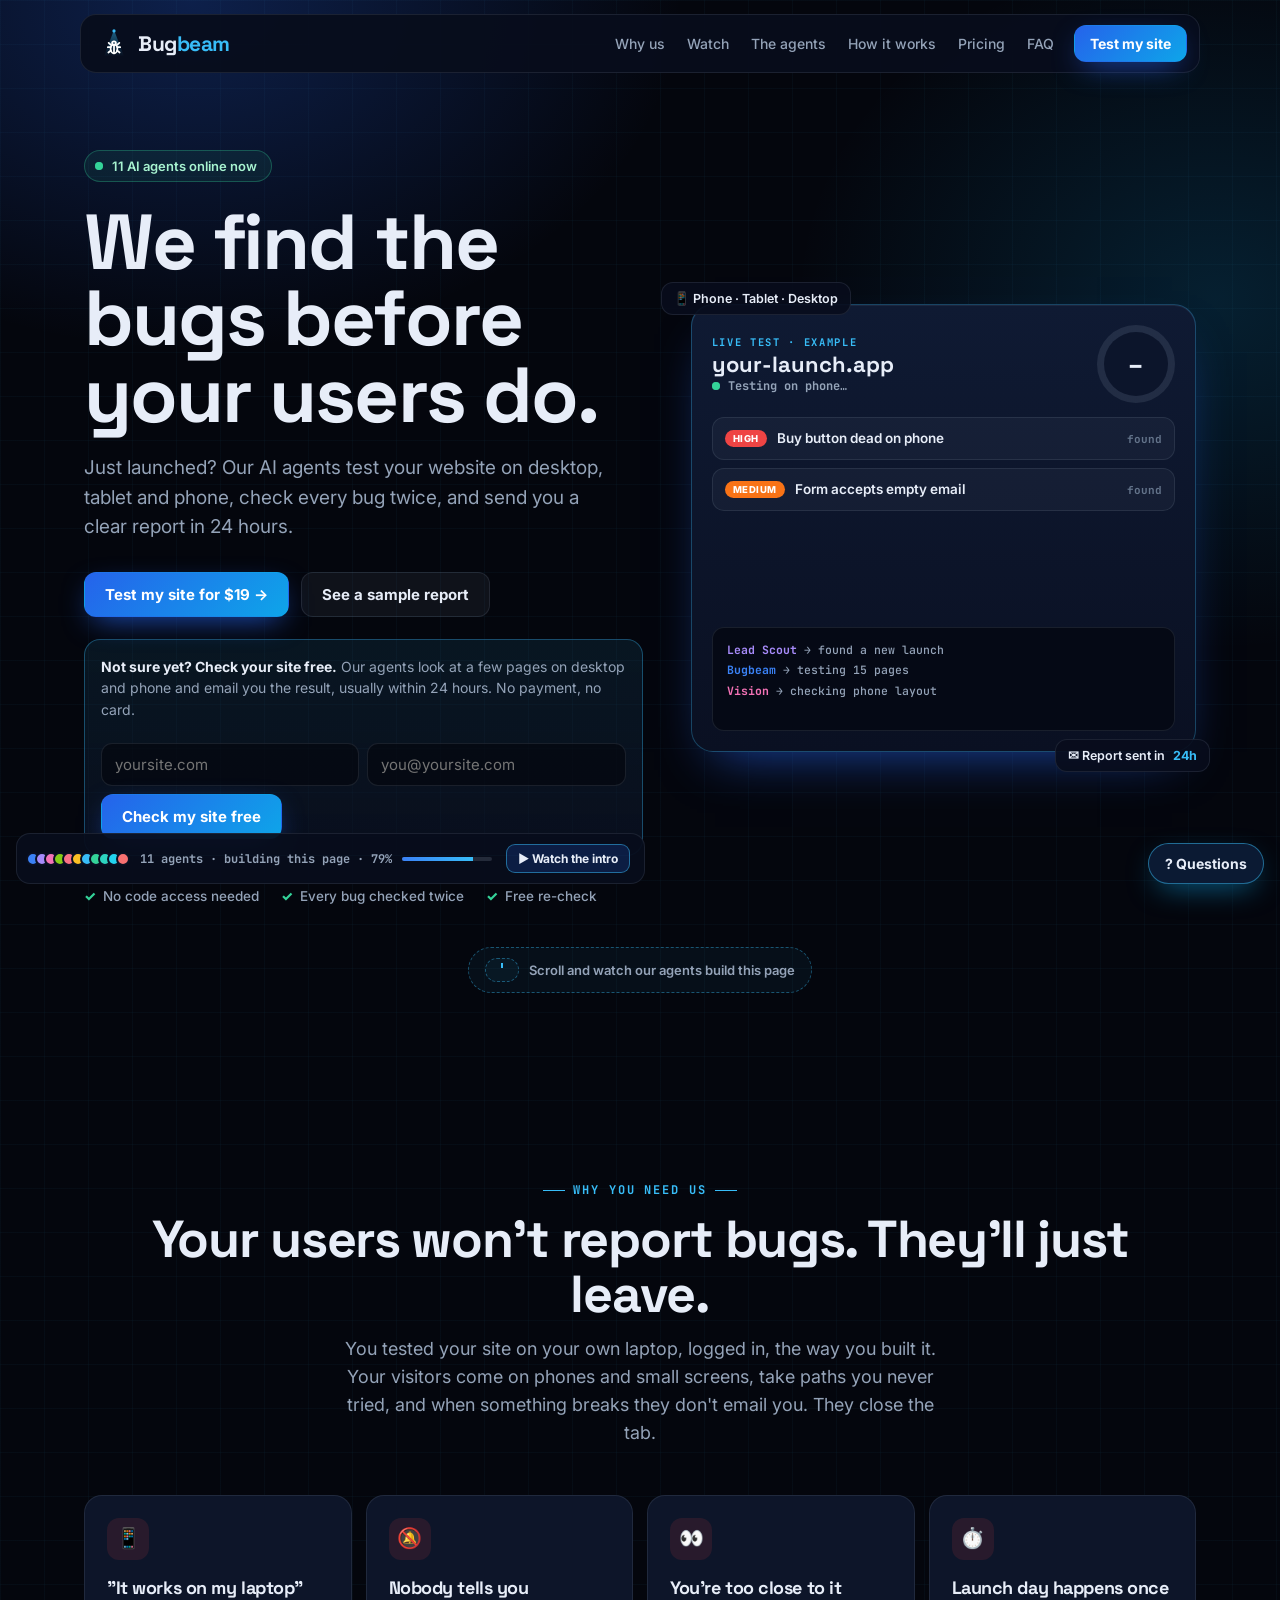
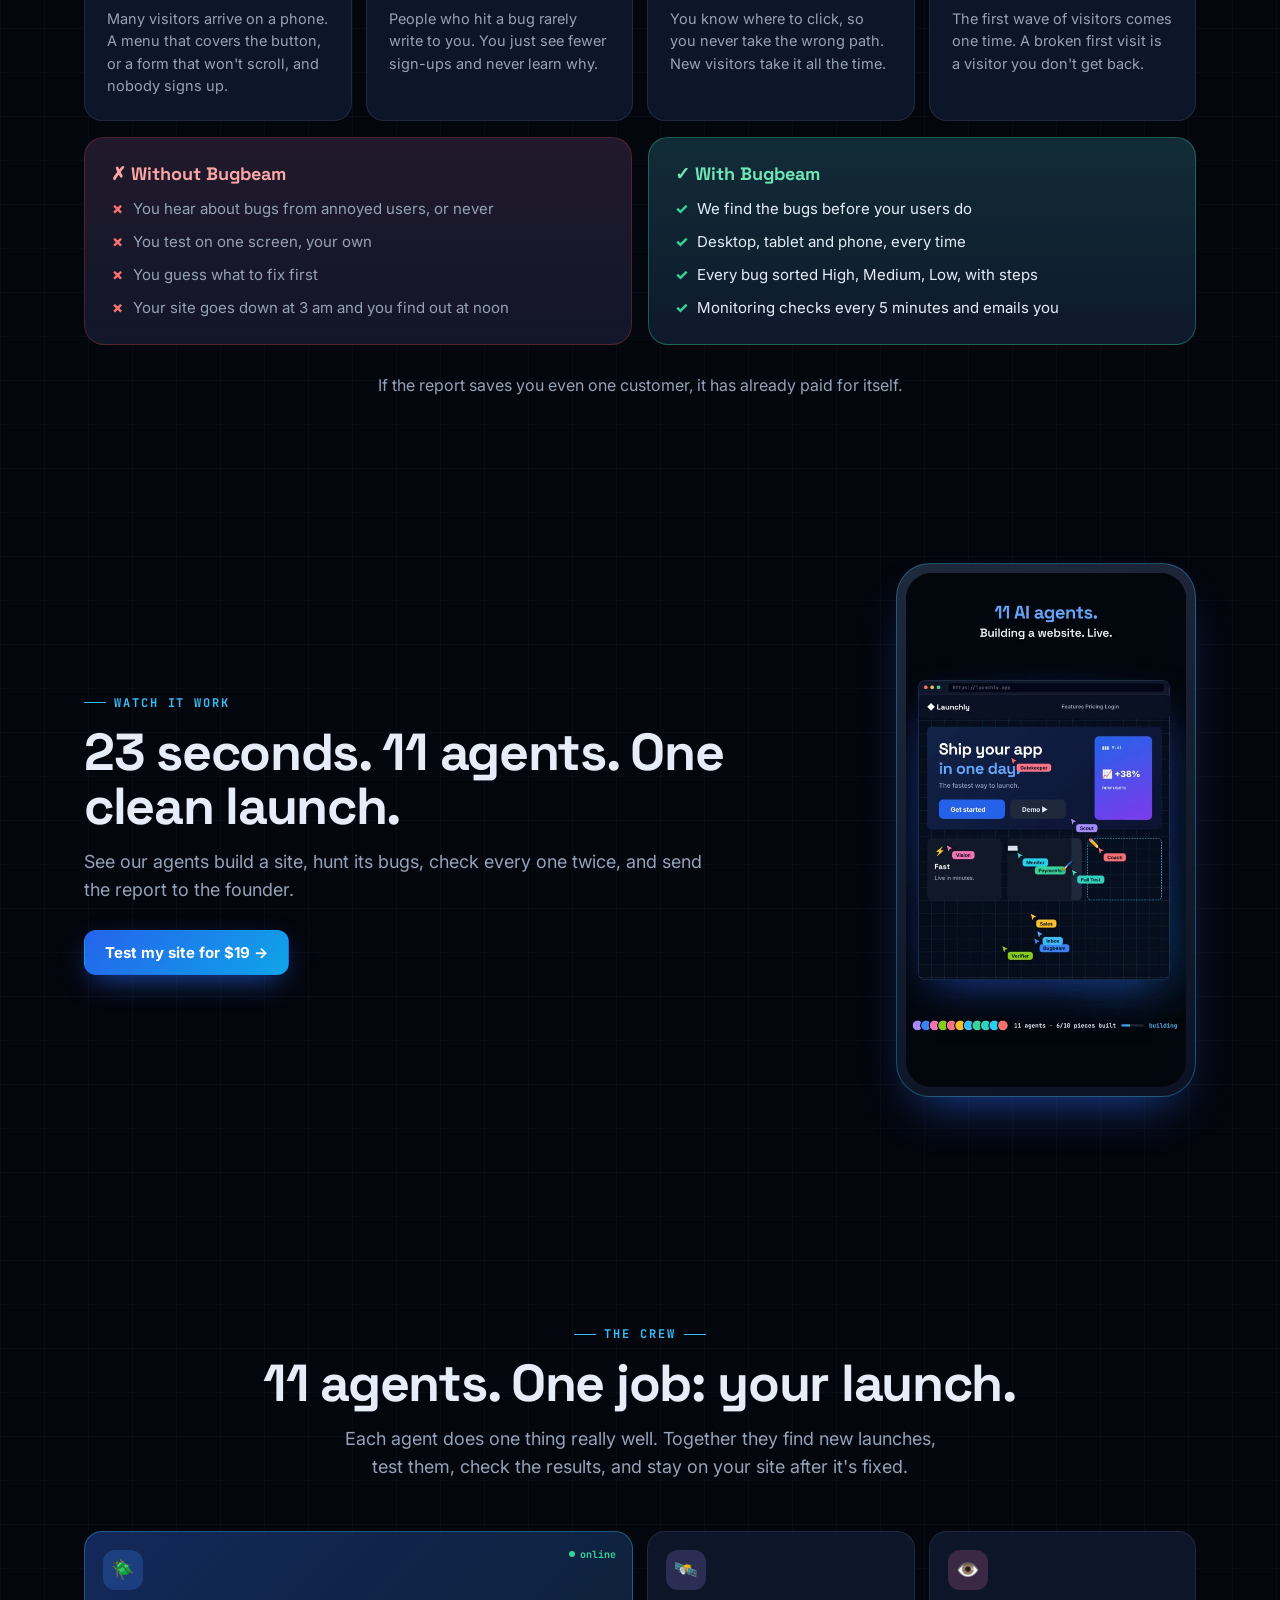
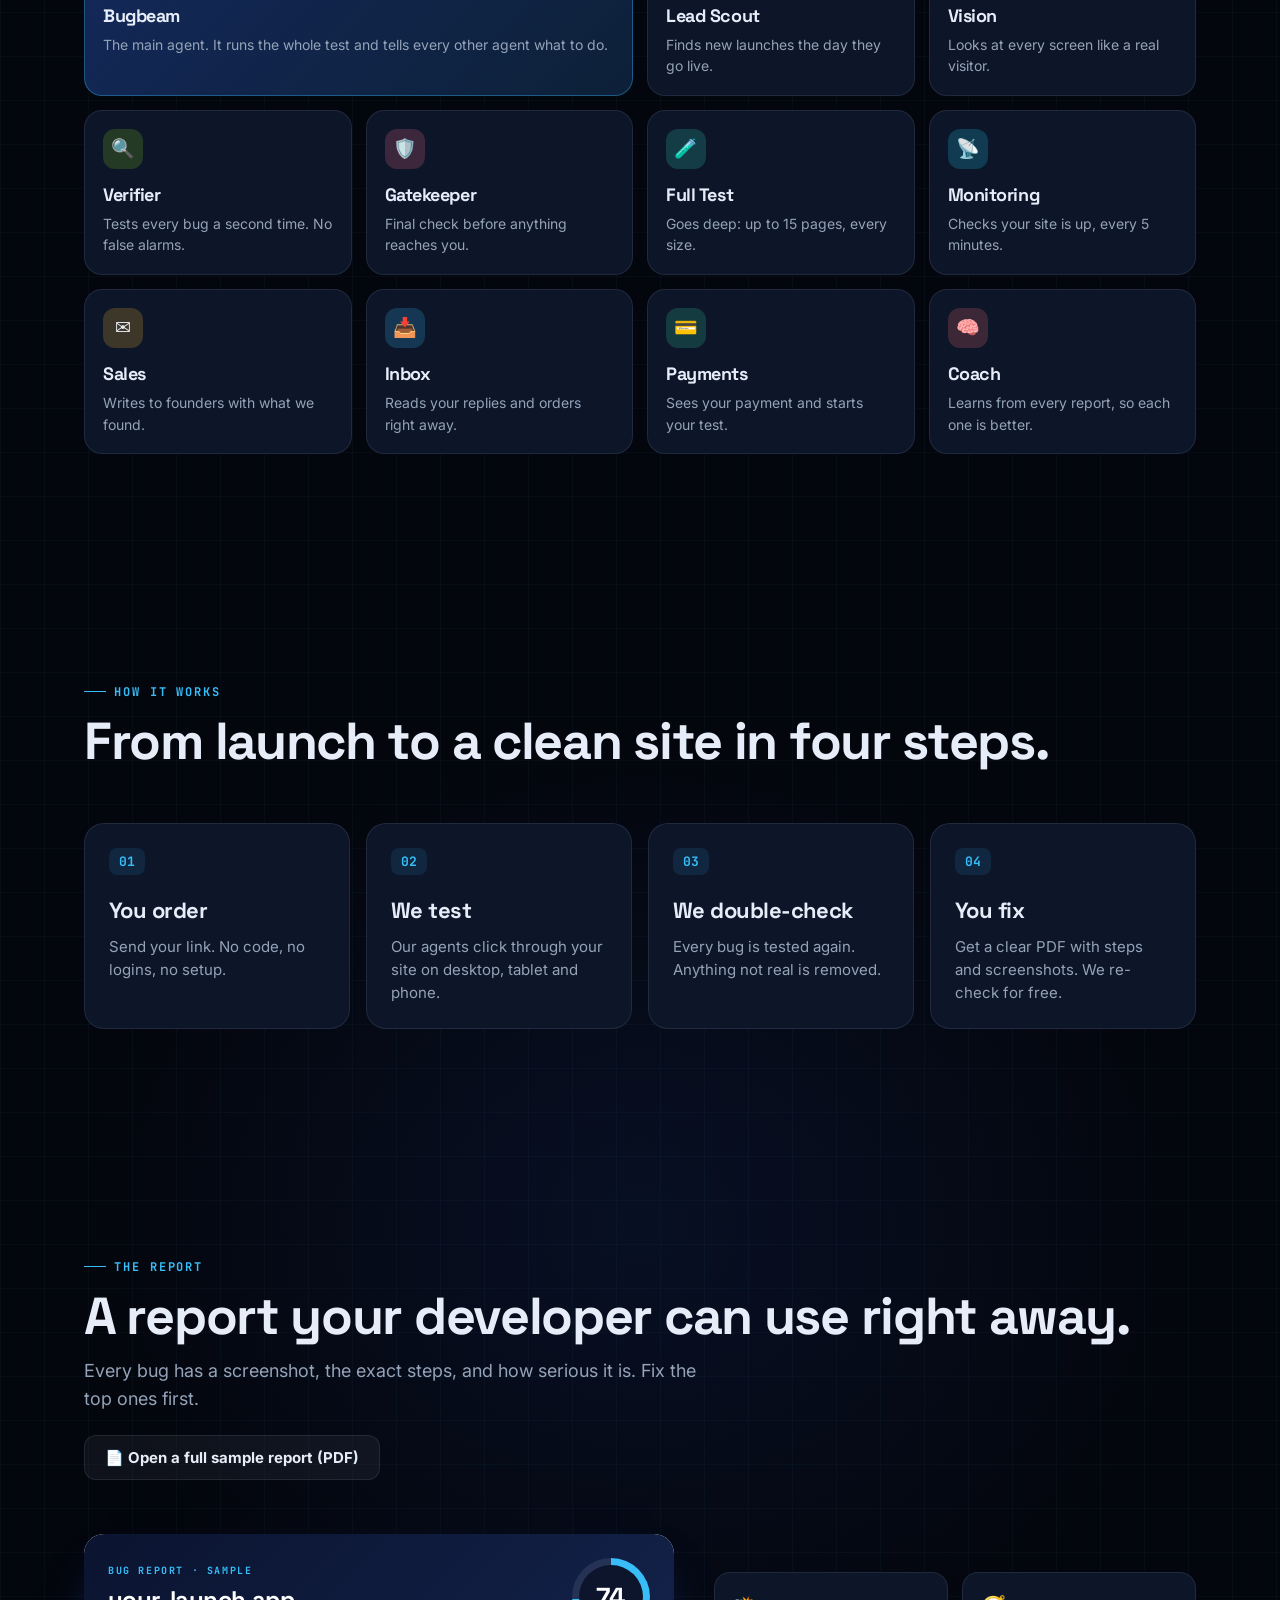
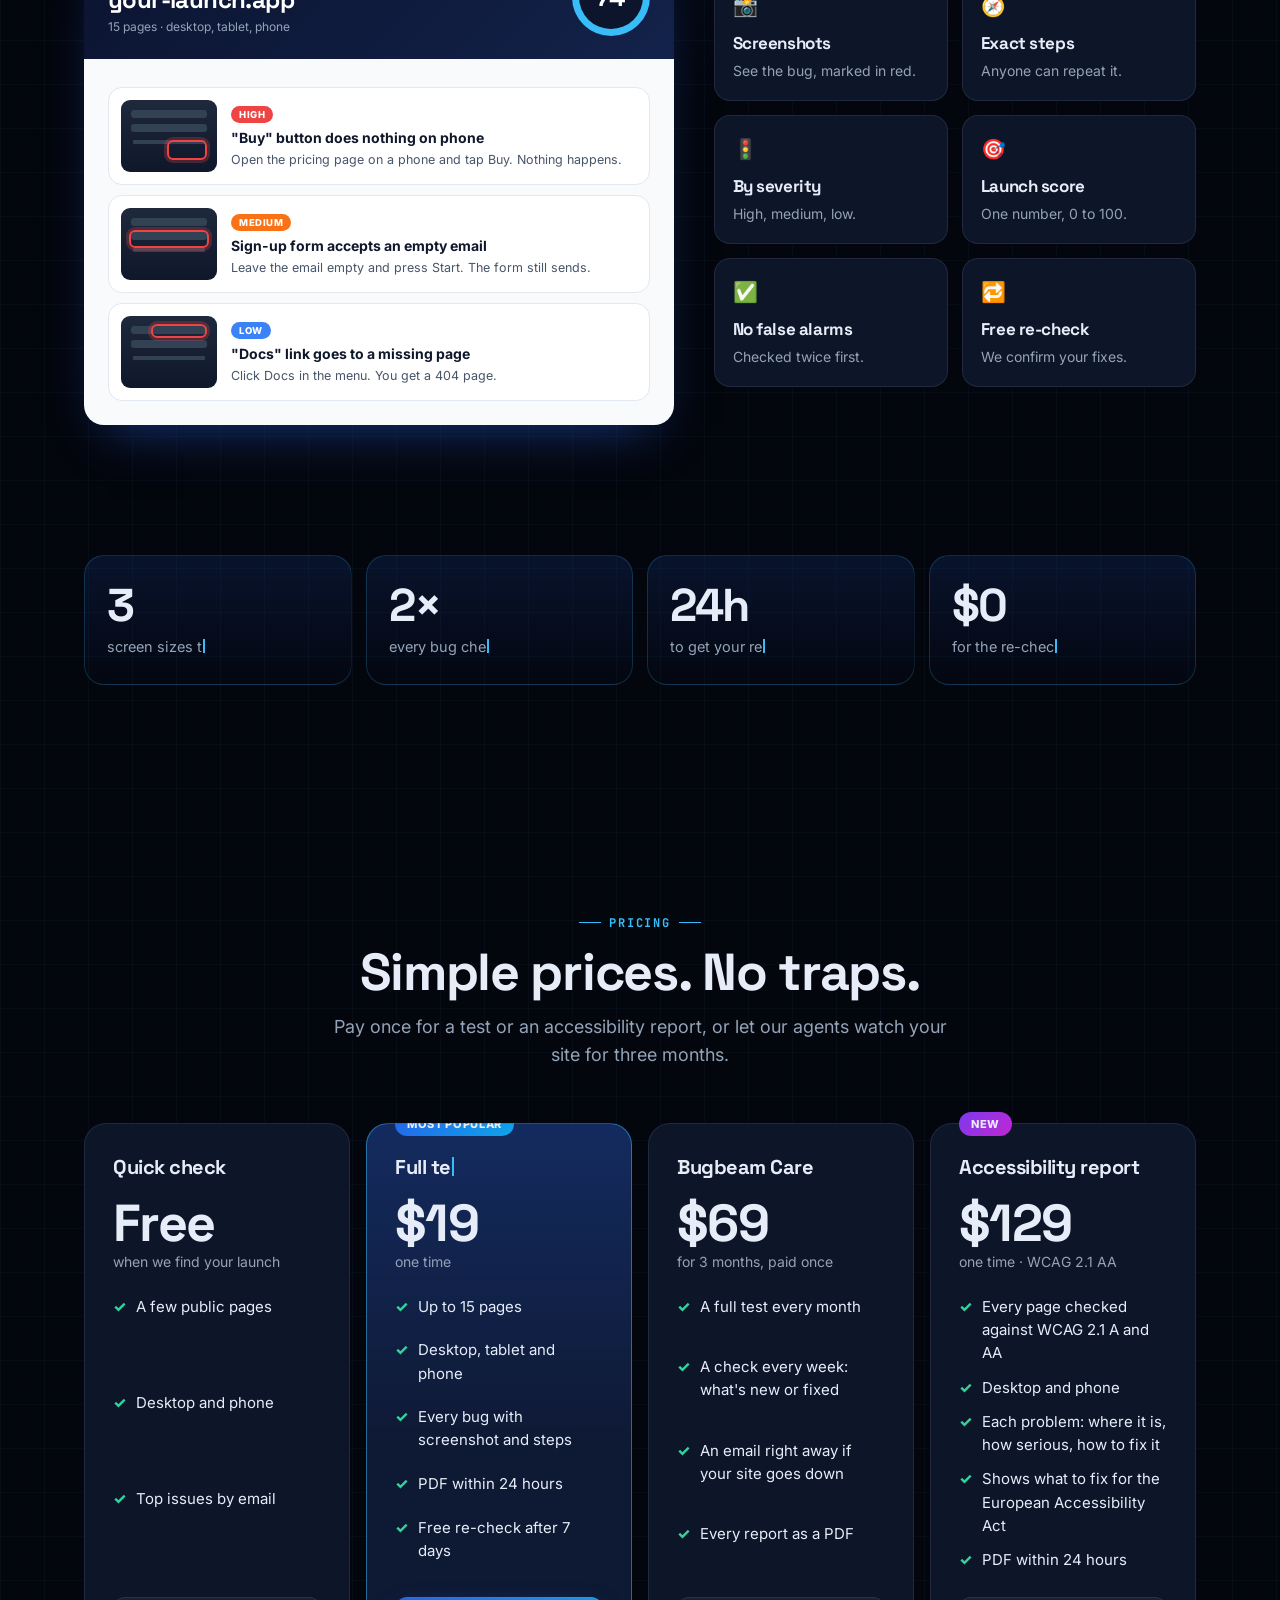
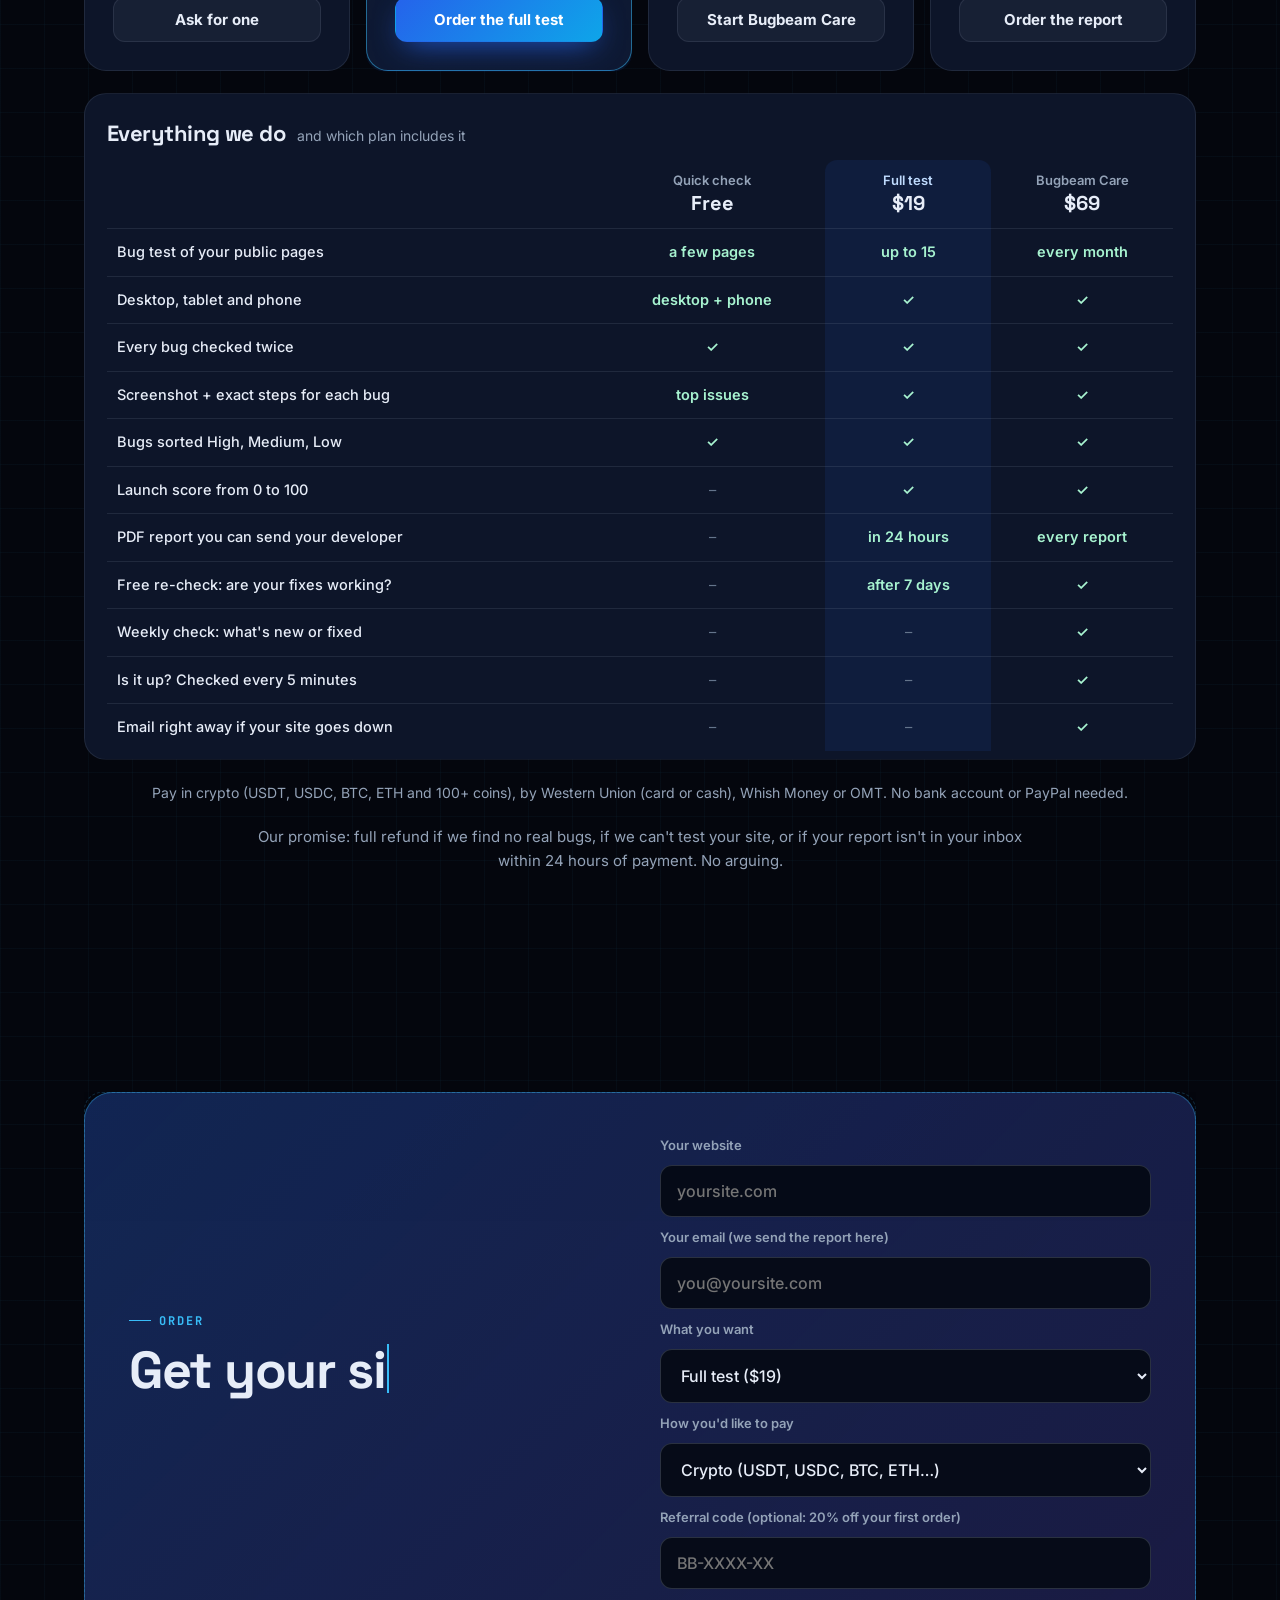
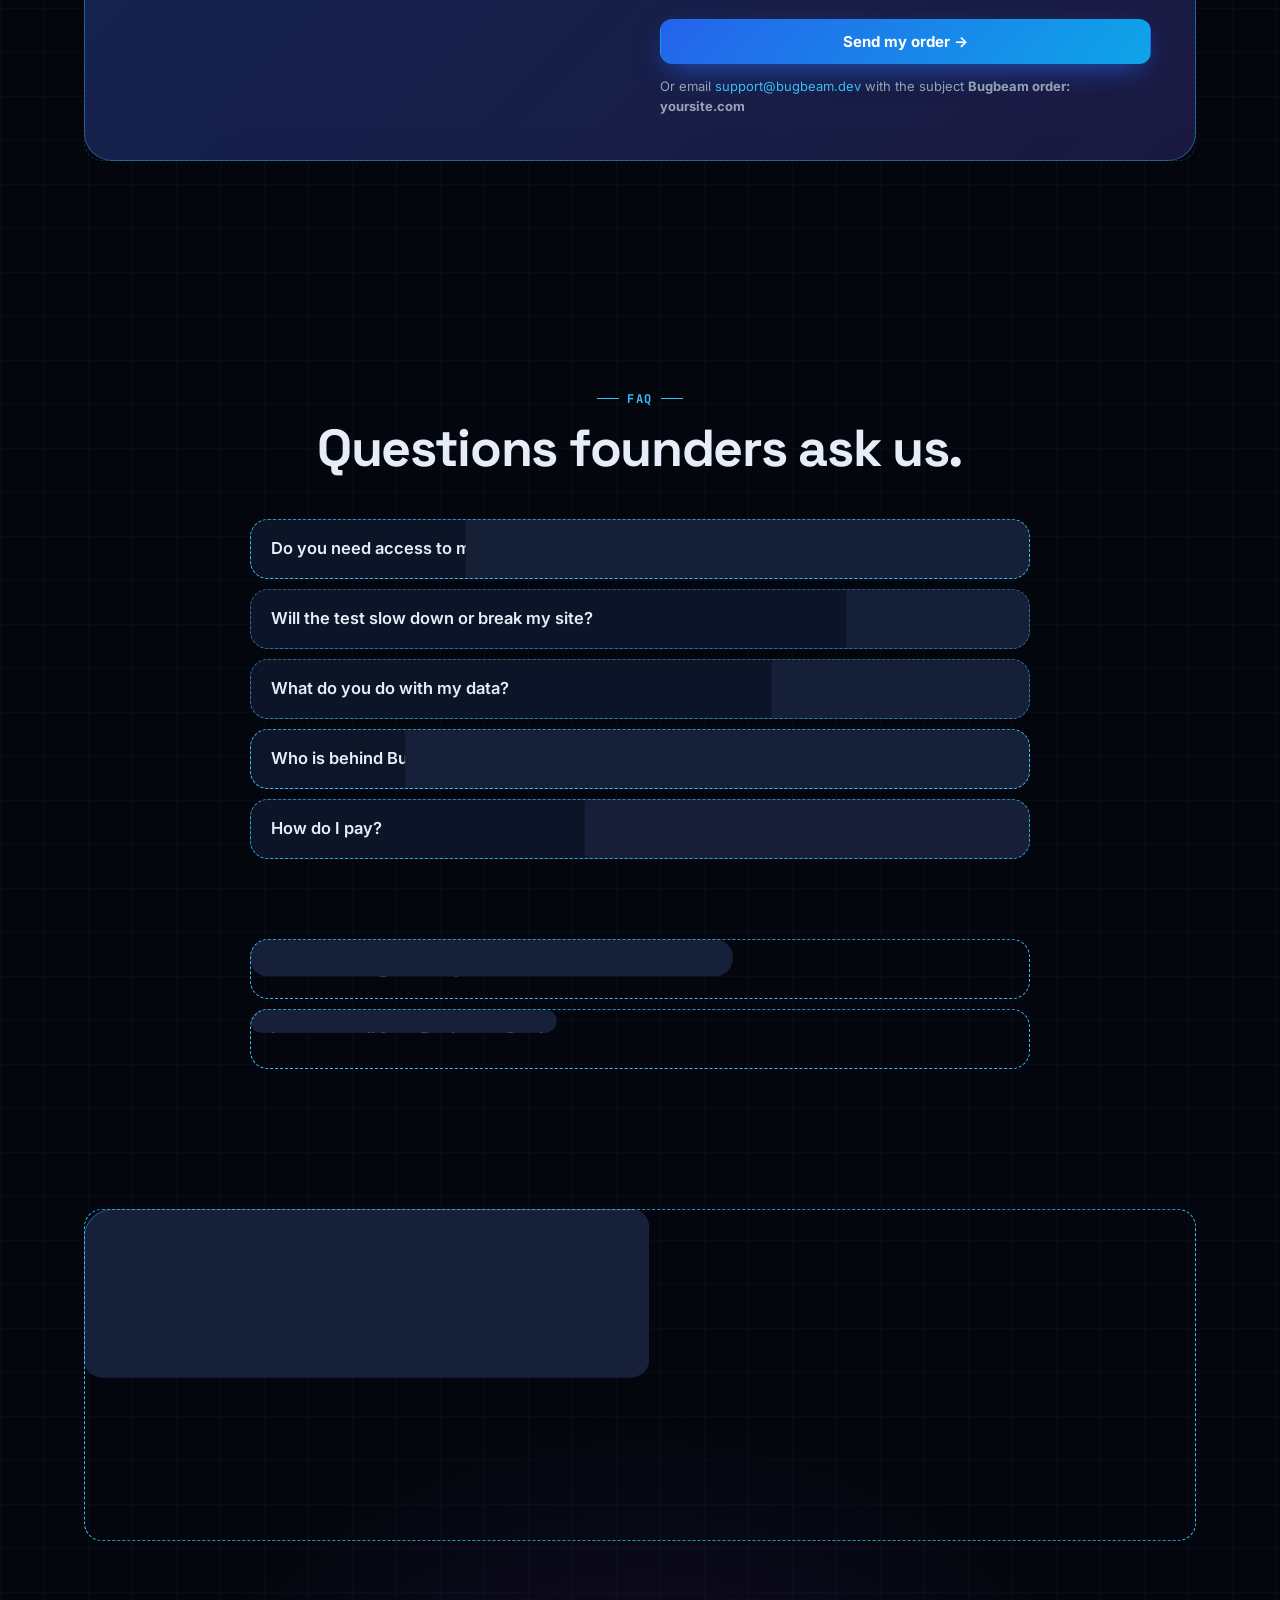
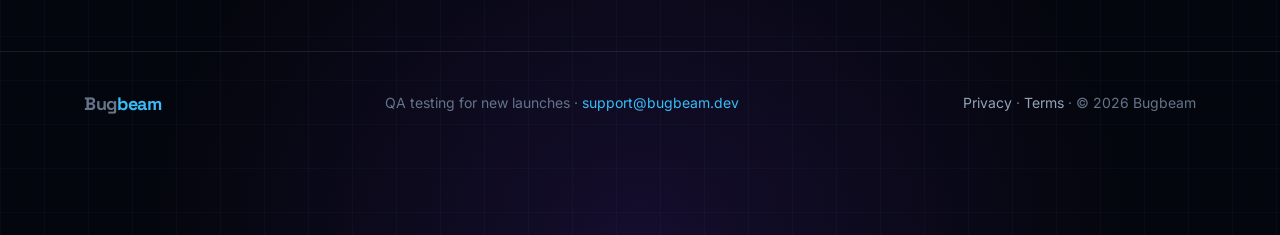
==== commit 5140e6b1: "Add real favicon files so Google can show the site icon Co-Authored-By: Claude Opus 5.5 <noreply@ant" ====
--- a/index.html
+++ b/index.html
@@ -24,8 +24,11 @@
 <link rel="preconnect" href="https://fonts.gstatic.com" crossorigin>
 <link href="https://fonts.googleapis.com/css2?family=Inter:wght@400;500;600;700;800&family=Space+Grotesk:wght@500;600;700&family=JetBrains+Mono:wght@500;700&display=swap" rel="stylesheet">
 
-<!-- Favicon (inline bug icon) -->
-<link rel="icon" href="data:image/svg+xml,%3Csvg xmlns='http://www.w3.org/2000/svg' viewBox='0 0 48 48'%3E%3Crect width='48' height='48' rx='12' fill='%2304060D'/%3E%3Cpath d='M24 4 L10 44 H38 Z' fill='%2338BDF8' opacity='.35'/%3E%3Ccircle cx='24' cy='6' r='3' fill='%2338BDF8'/%3E%3Cellipse cx='24' cy='31' rx='6' ry='8' fill='none' stroke='white' stroke-width='3'/%3E%3C/svg%3E">
+<!-- Favicon -->
+<link rel="icon" href="/favicon.ico" sizes="48x48">
+<link rel="icon" href="/favicon.svg" type="image/svg+xml">
+<link rel="icon" href="/favicon-192.png" type="image/png" sizes="192x192">
+<link rel="apple-touch-icon" href="/apple-touch-icon.png">
 
 <!-- Styles + behaviour (see styles.css and app.js) -->
 <link rel="stylesheet" href="styles.css">
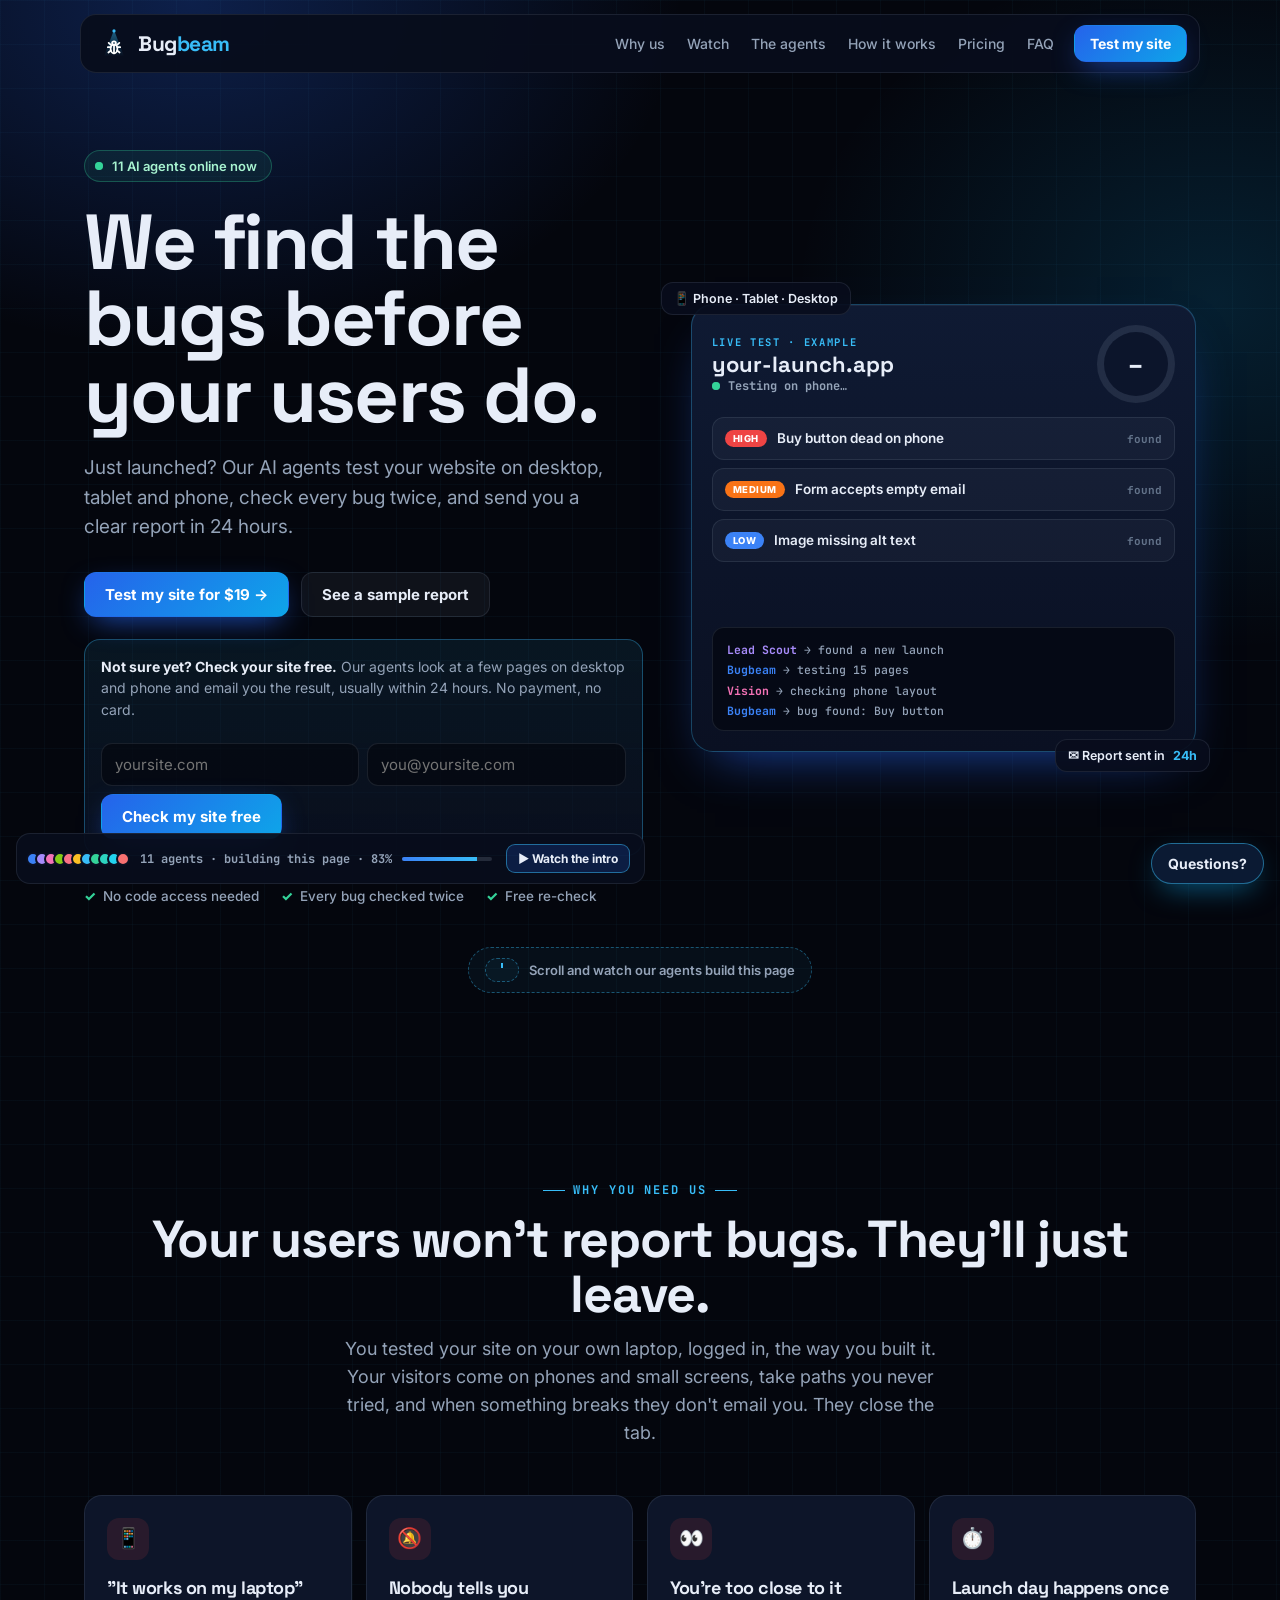
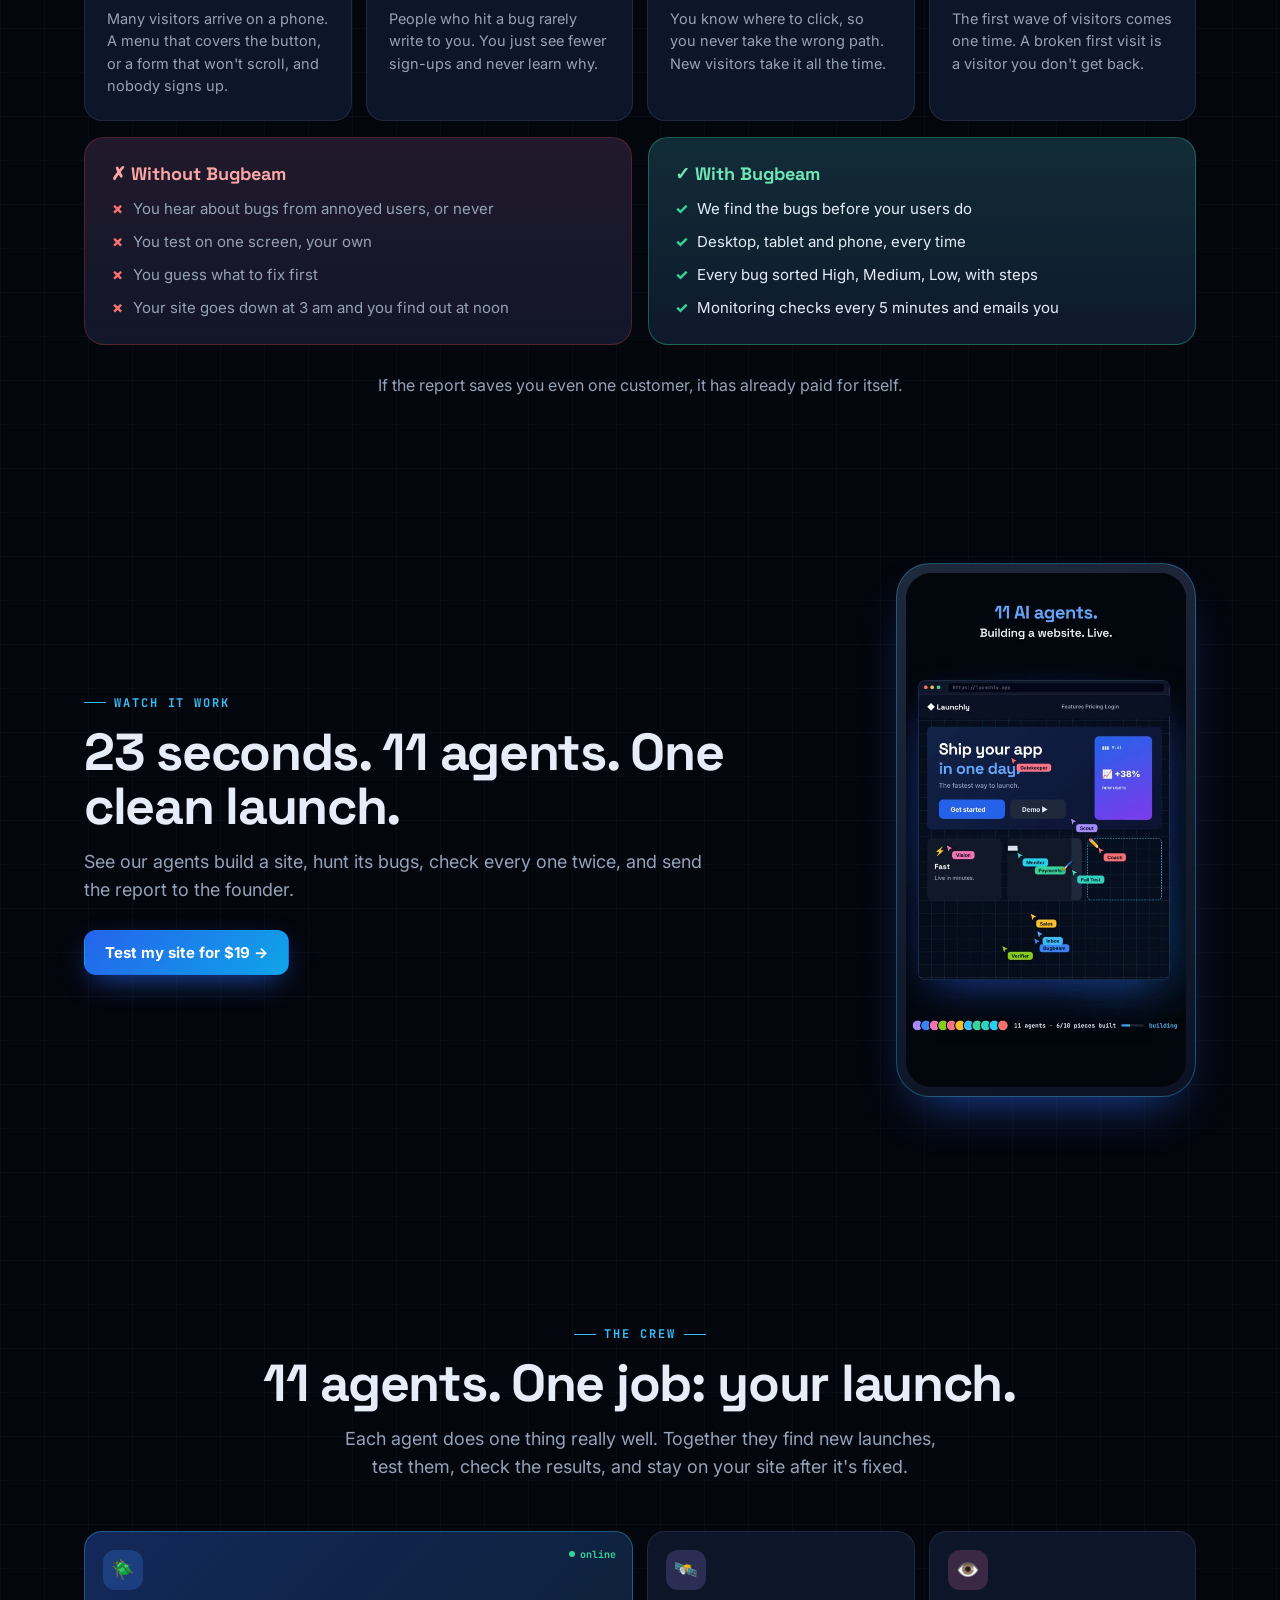
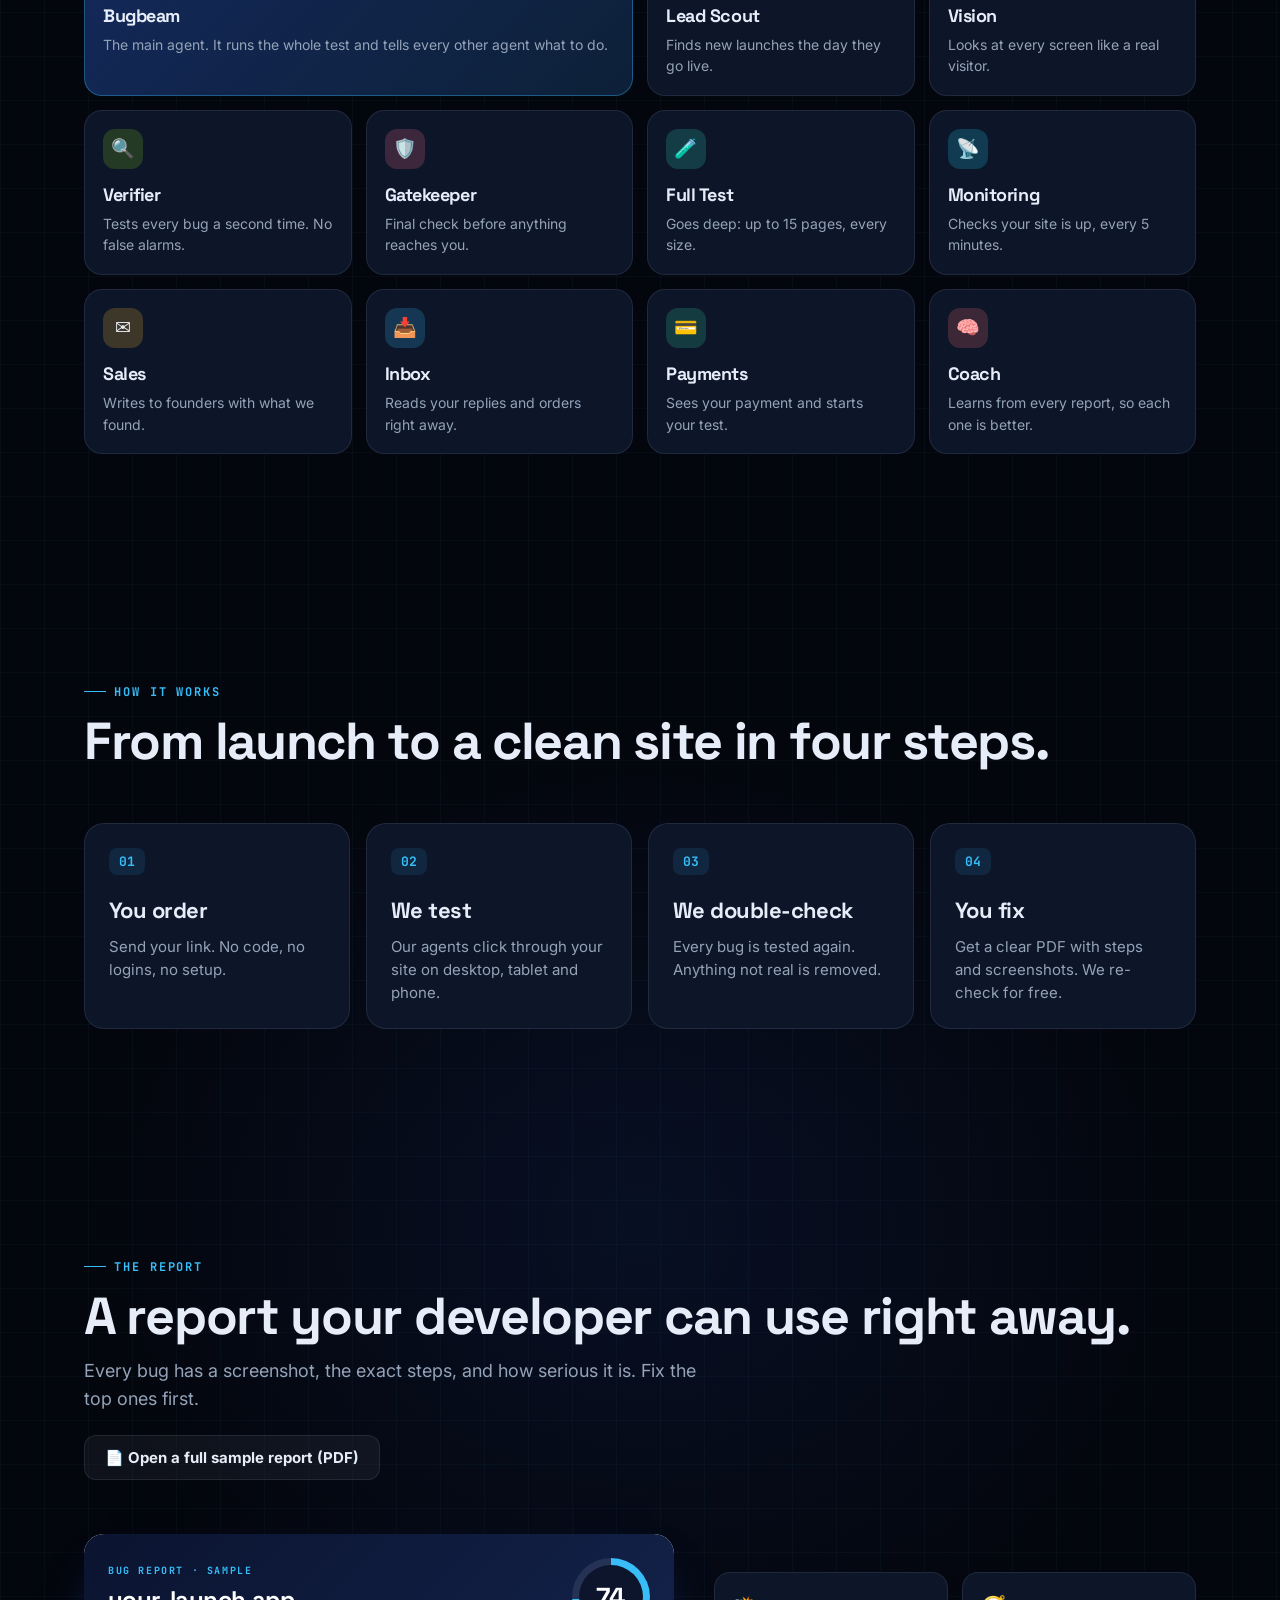
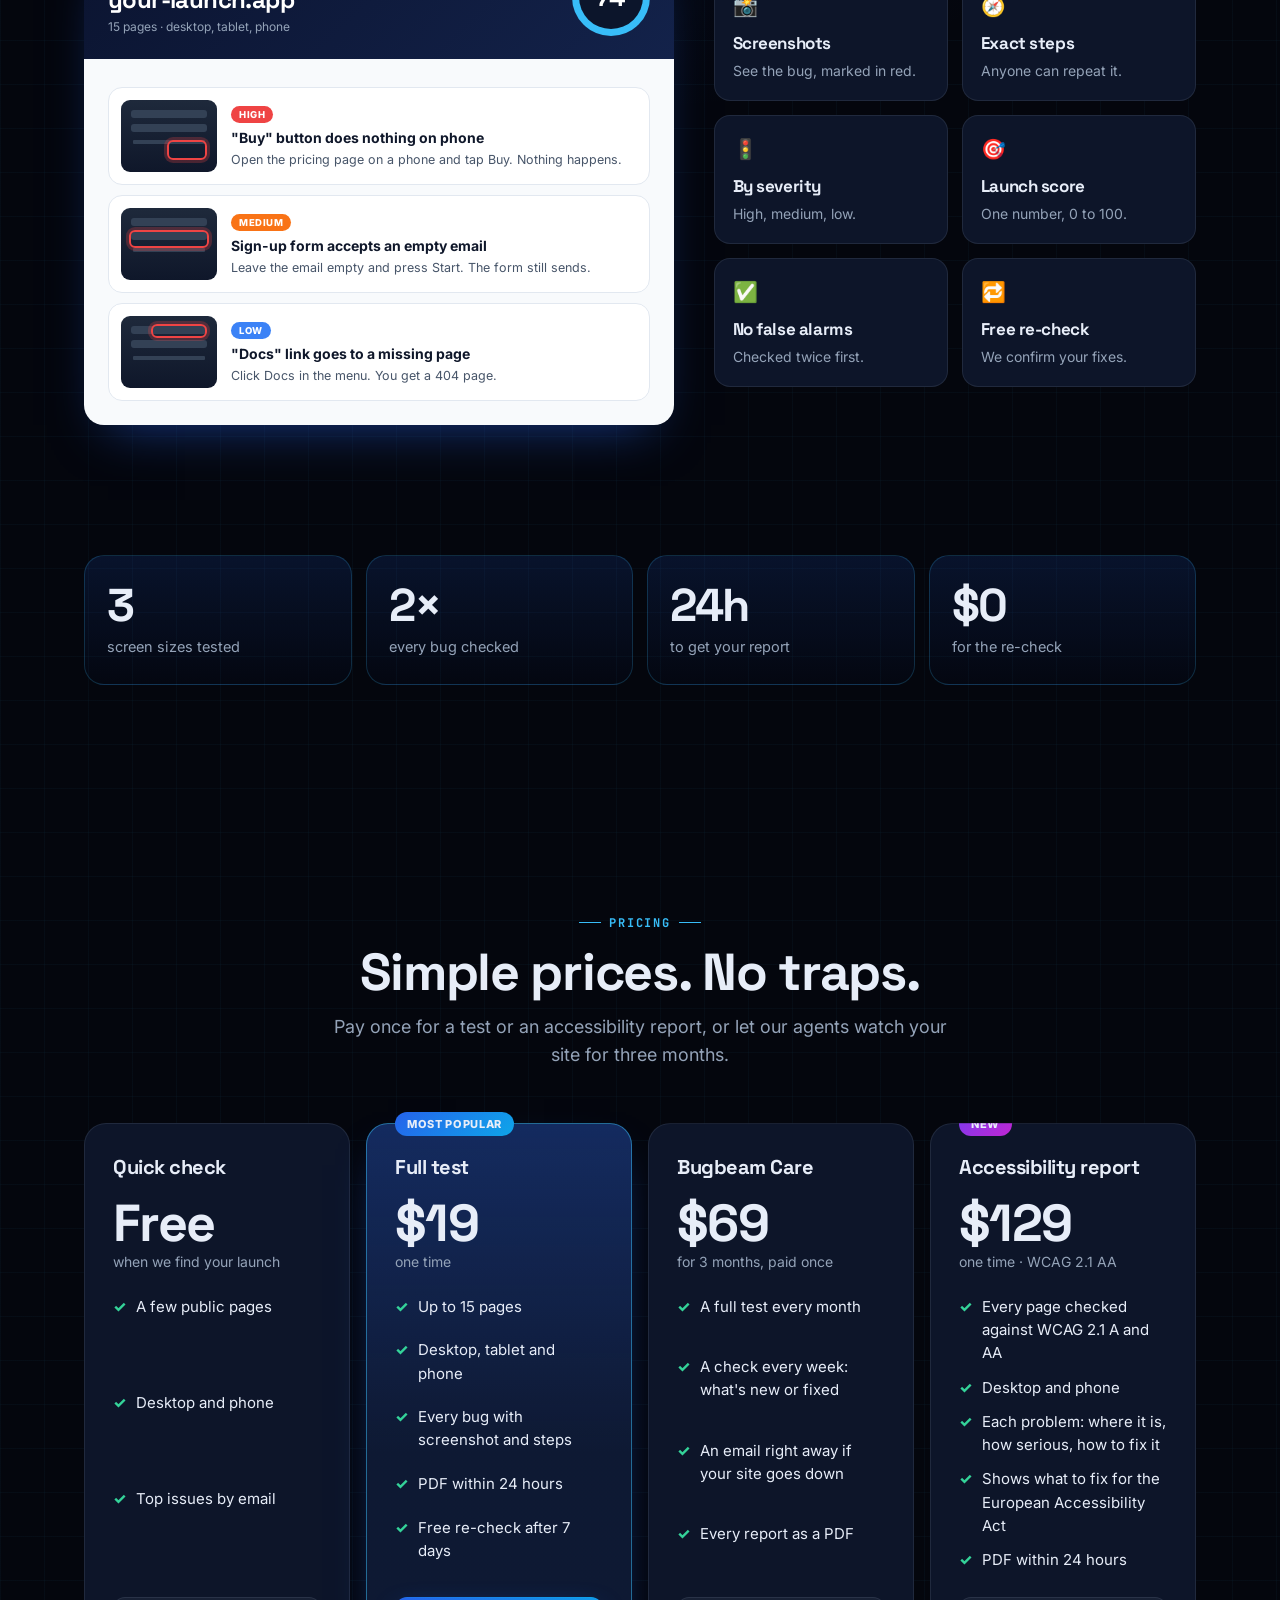
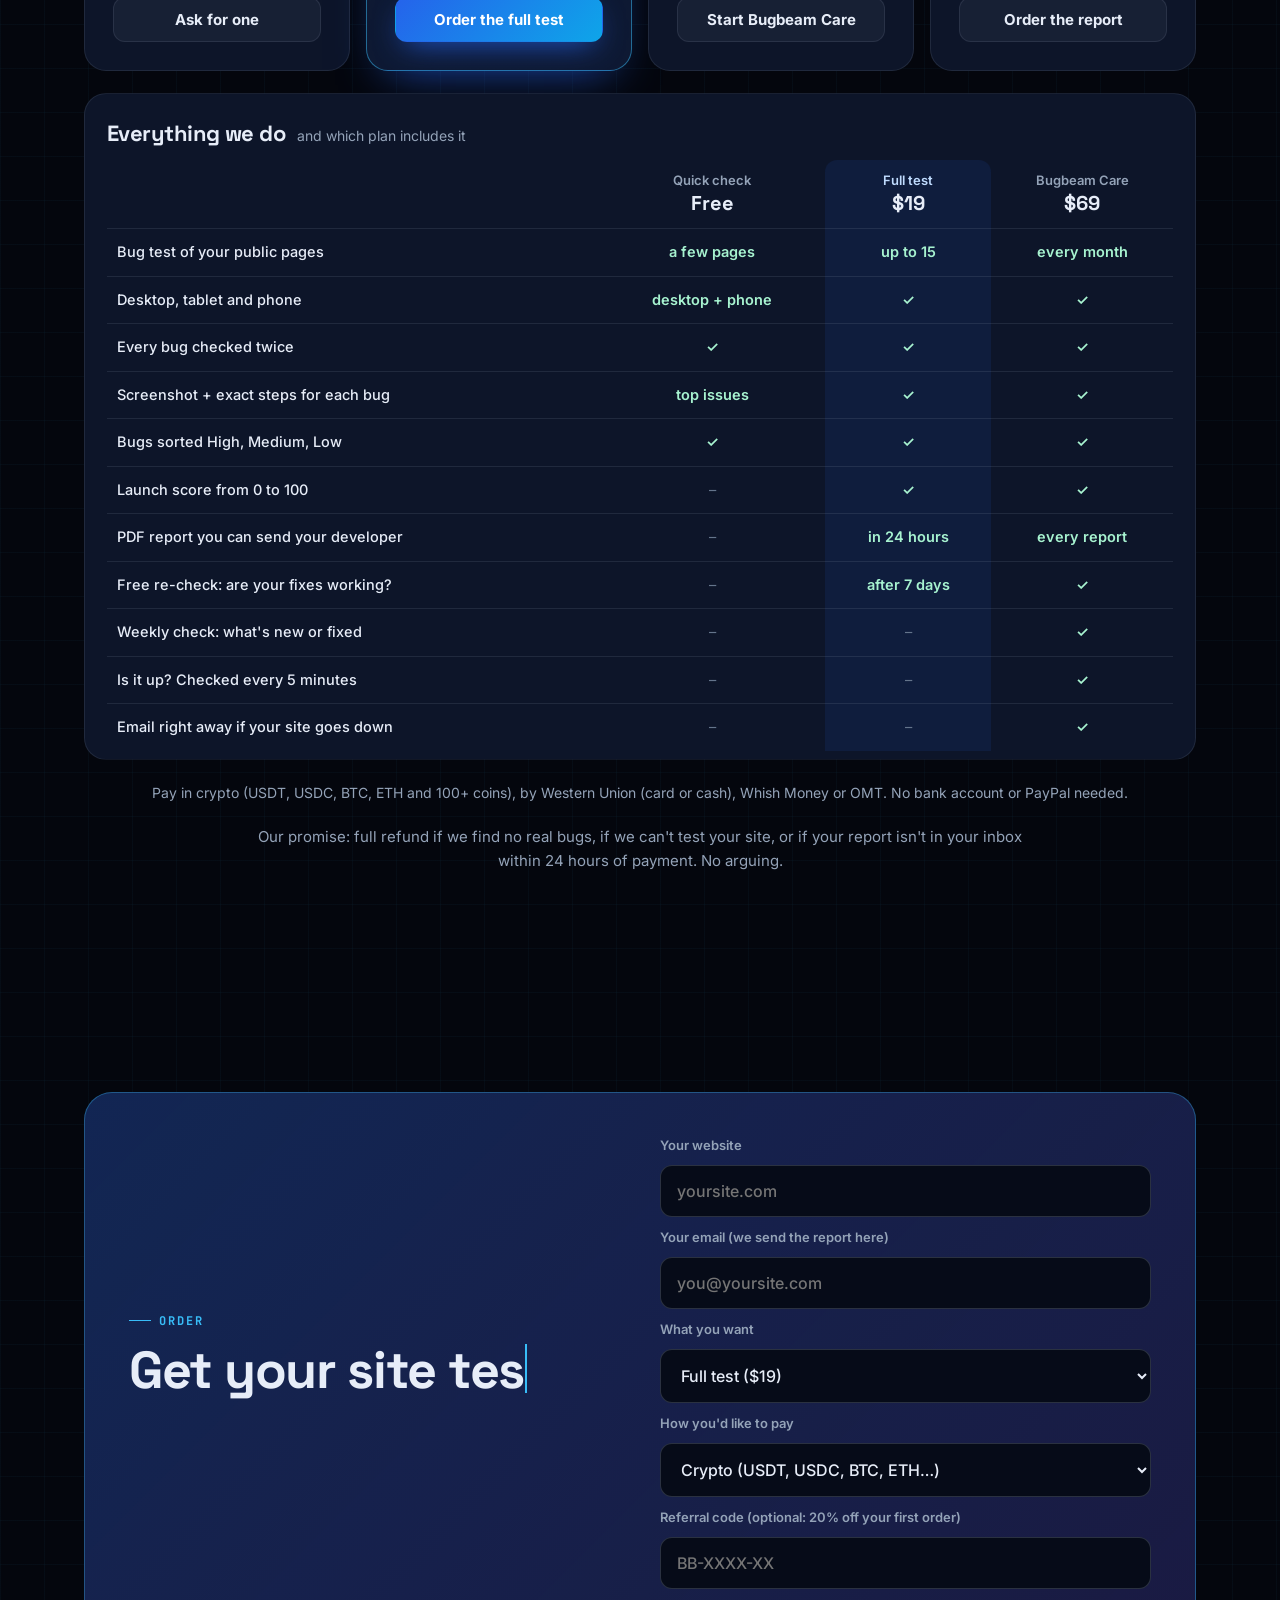
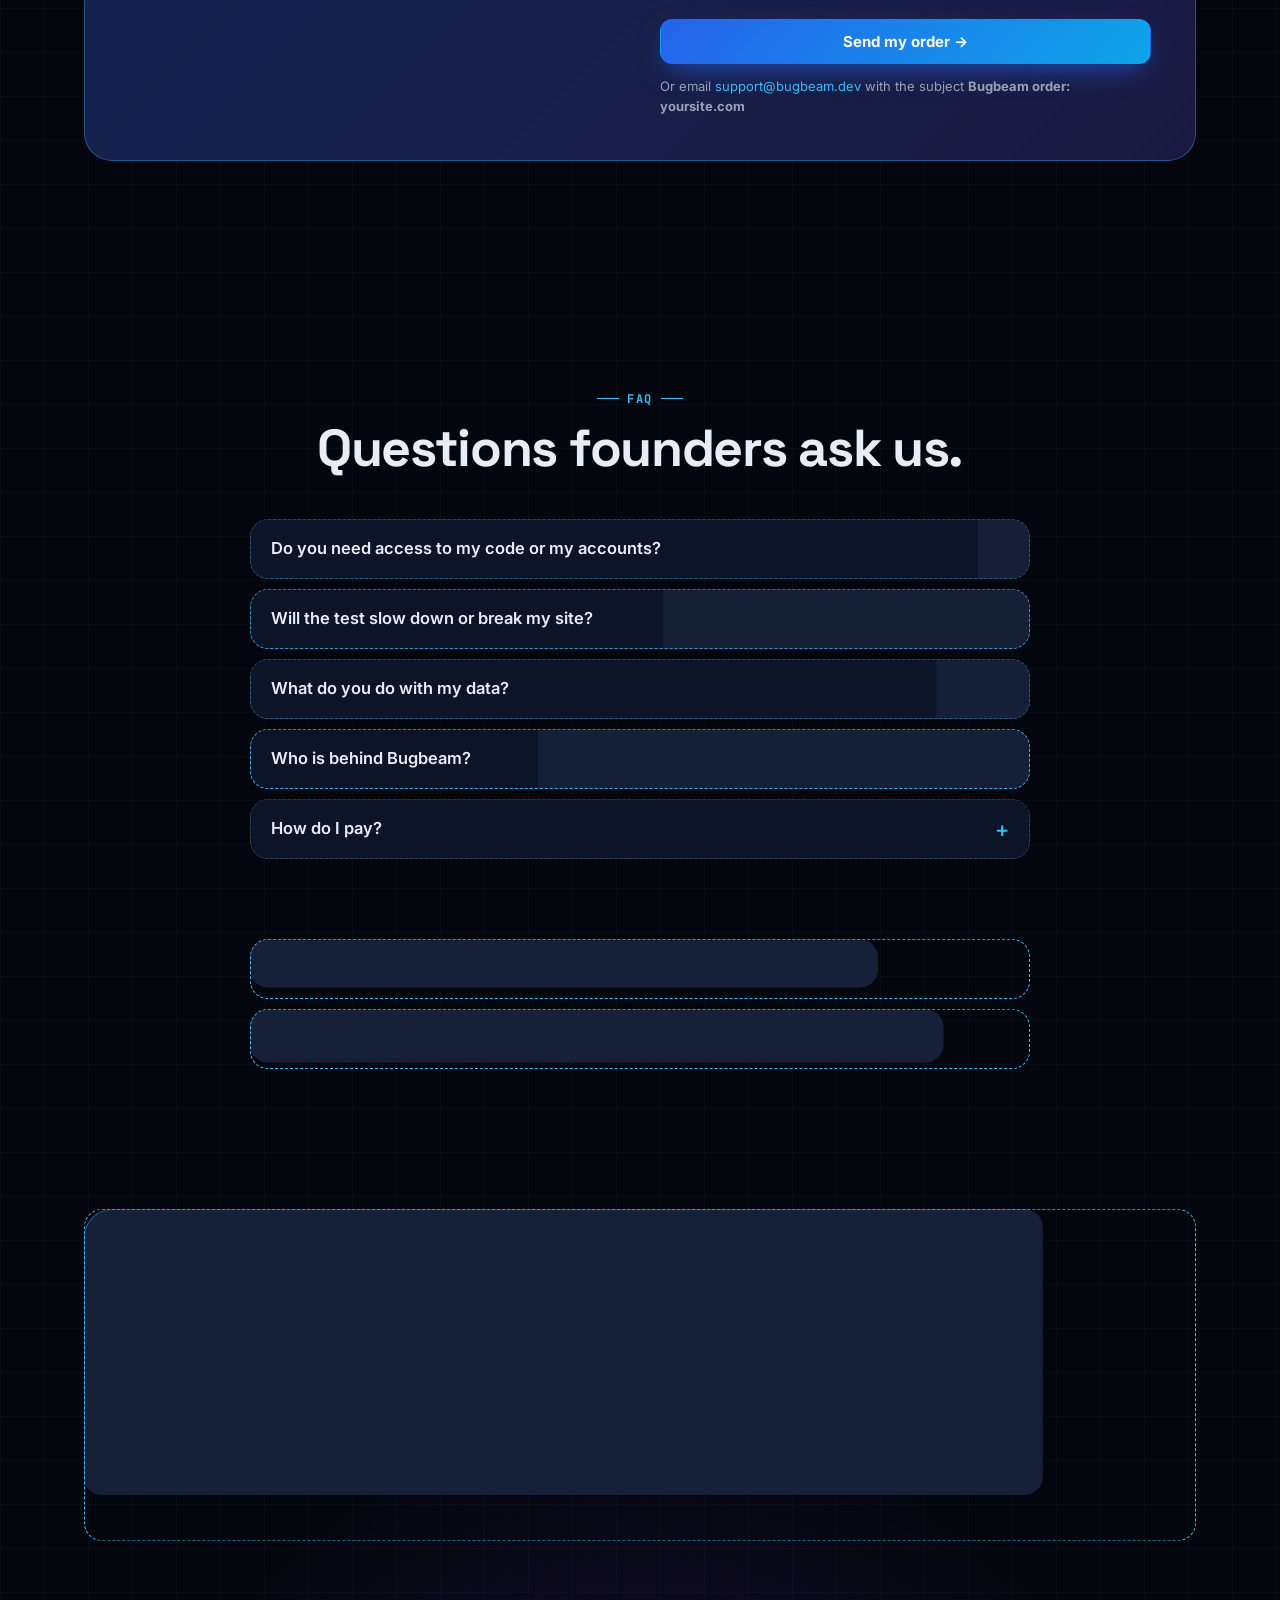
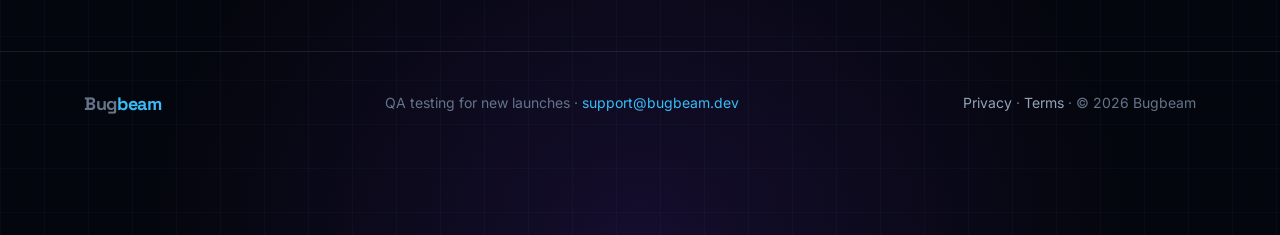
==== commit e7d3323b: "Help button reads "Questions?"" ====
--- a/index.html
+++ b/index.html
@@ -269,7 +269,7 @@
 
 
 <!-- Help bubble (bottom-right): instant answers, written from this page's own facts (no AI, nothing invented) -->
-<div id="help"><button id="helpbtn" type="button" aria-expanded="false" aria-controls="helppanel">? Questions</button>
+<div id="help"><button id="helpbtn" type="button" aria-expanded="false" aria-controls="helppanel">Questions?</button>
  <div id="helppanel" role="dialog" aria-label="Quick answers" hidden><div class="hph"><b>Quick answers</b><button type="button" id="helpx" aria-label="Close">✕</button></div><div id="helpbody"></div></div></div>
 
 <!-- Build-progress HUD (bottom-left) -->
--- a/styles.css
+++ b/styles.css
@@ -292,6 +292,8 @@
 .cur .tool{position:absolute;left:-22px;top:-22px;font-size:21px}
 /* progress HUD (bottom-left) + replay button */
 #hud{position:fixed;left:16px;bottom:16px;max-width:calc(100vw - 32px);z-index:55;display:flex;align-items:center;gap:10px;padding:10px 14px;border-radius:14px;background:rgba(8,13,28,.94);border:1px solid var(--line);font:700 12px 'JetBrains Mono';color:var(--mut)}
+#hud{transition:transform .3s ease,opacity .3s ease}
+#hud.hide{transform:translateY(calc(100% + 24px));opacity:0;pointer-events:none}
 #hud .bar{width:90px;height:4px;border-radius:4px;background:rgba(148,163,184,.2);overflow:hidden}
 #hud .bar i{display:block;height:100%;width:0;background:linear-gradient(90deg,#3B82F6,#38BDF8)}
 #hud .avs{display:flex}
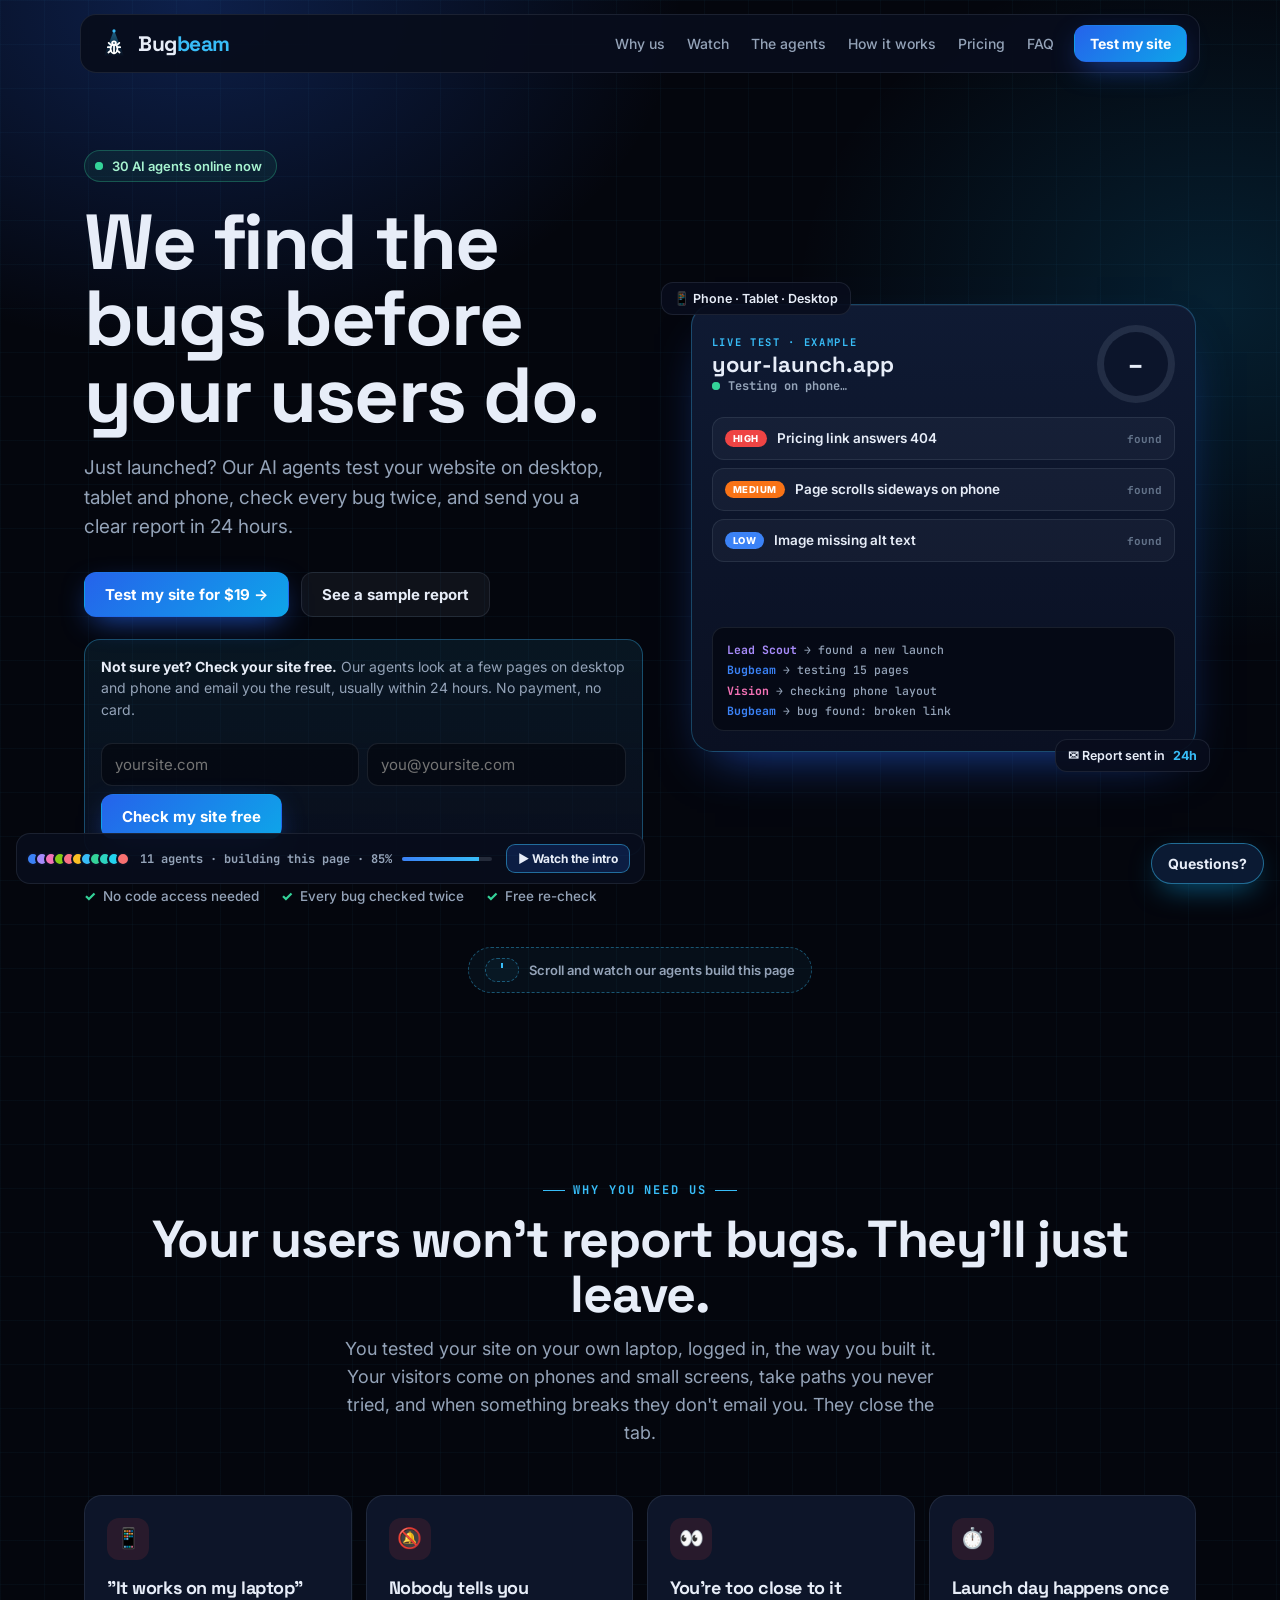
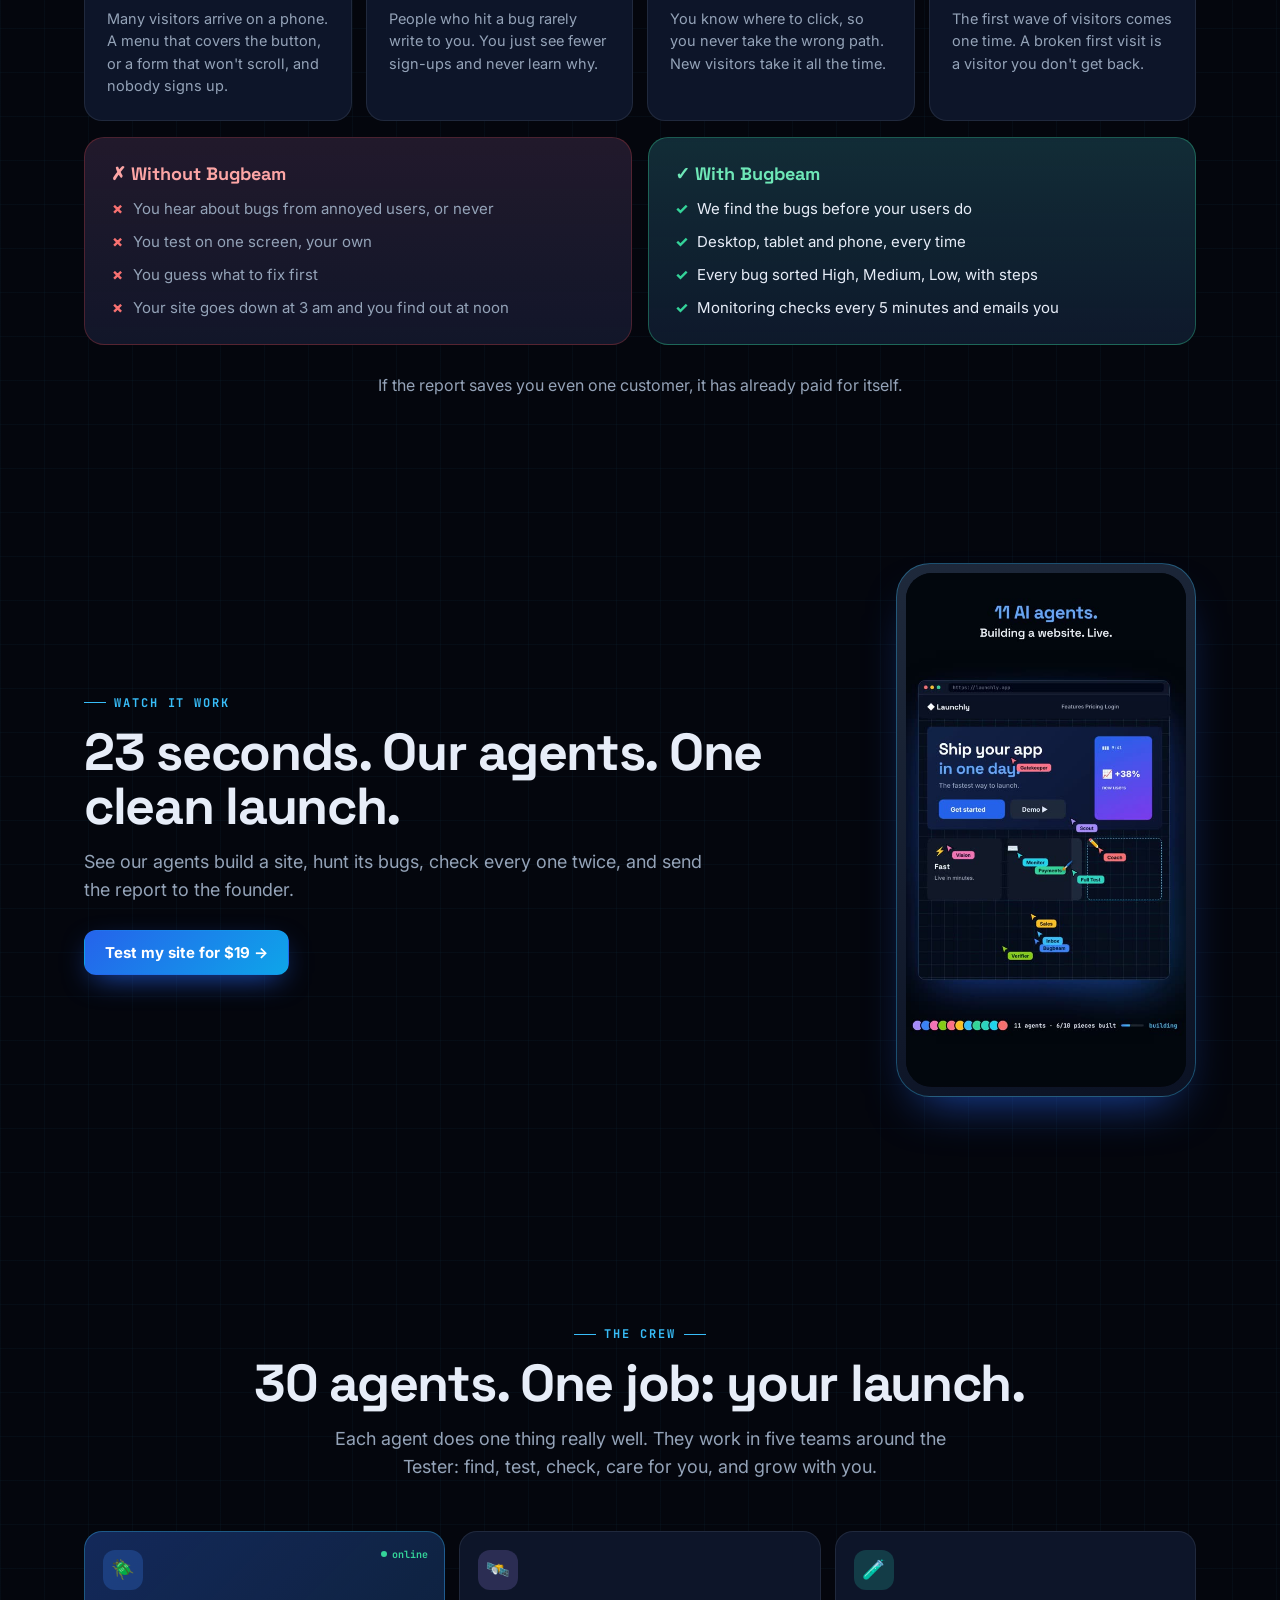
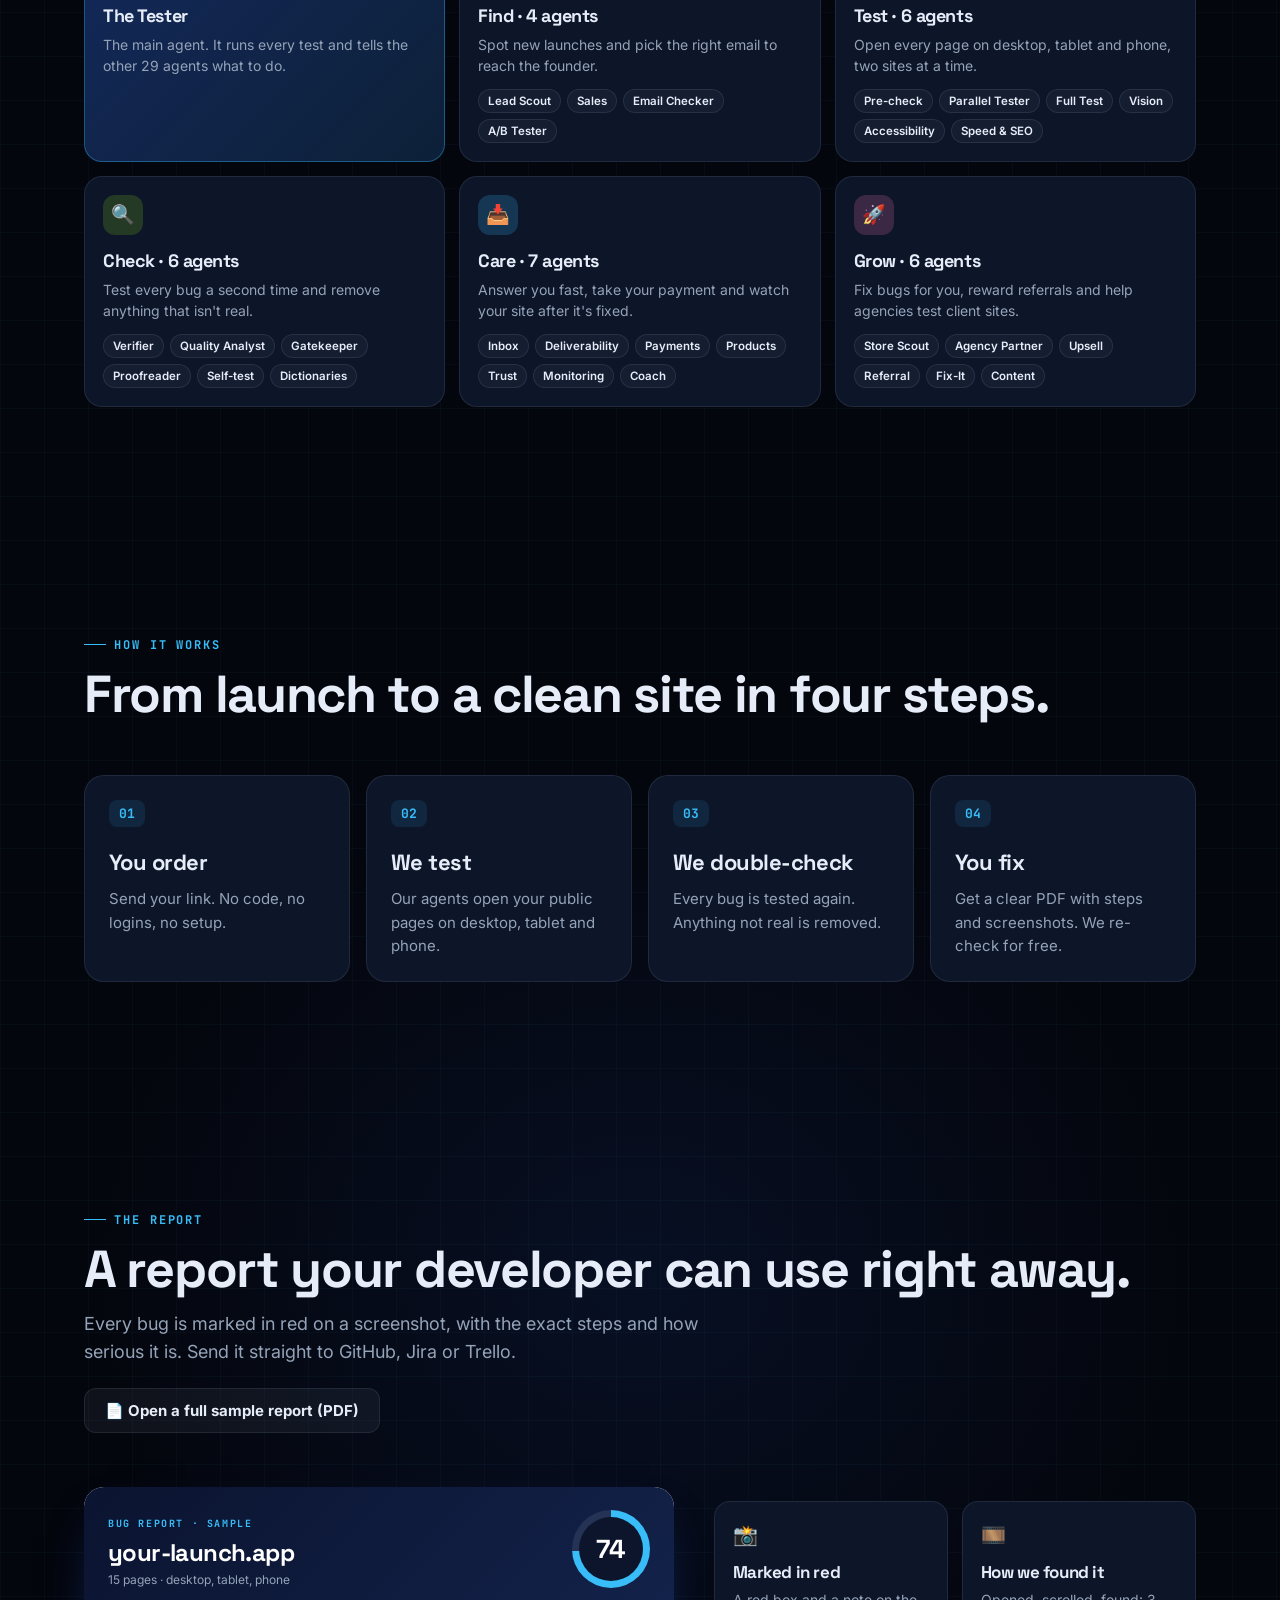
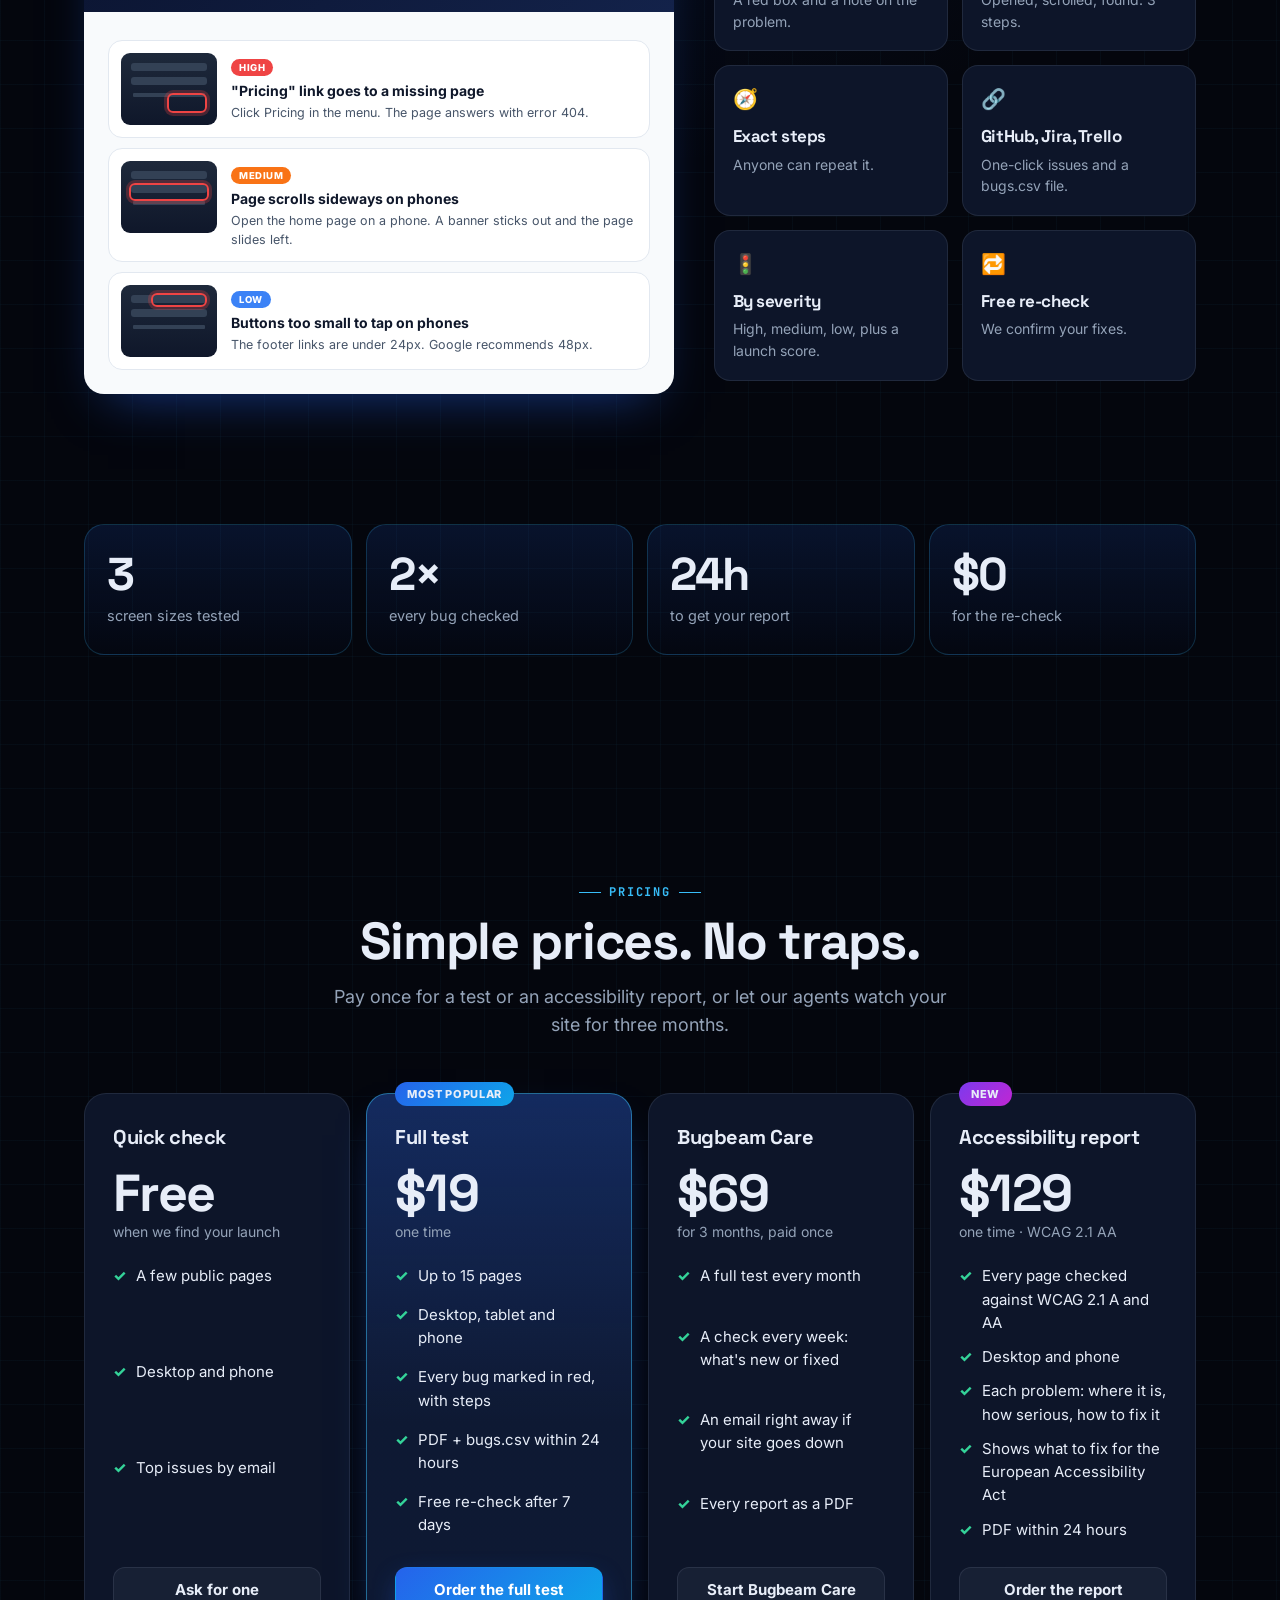
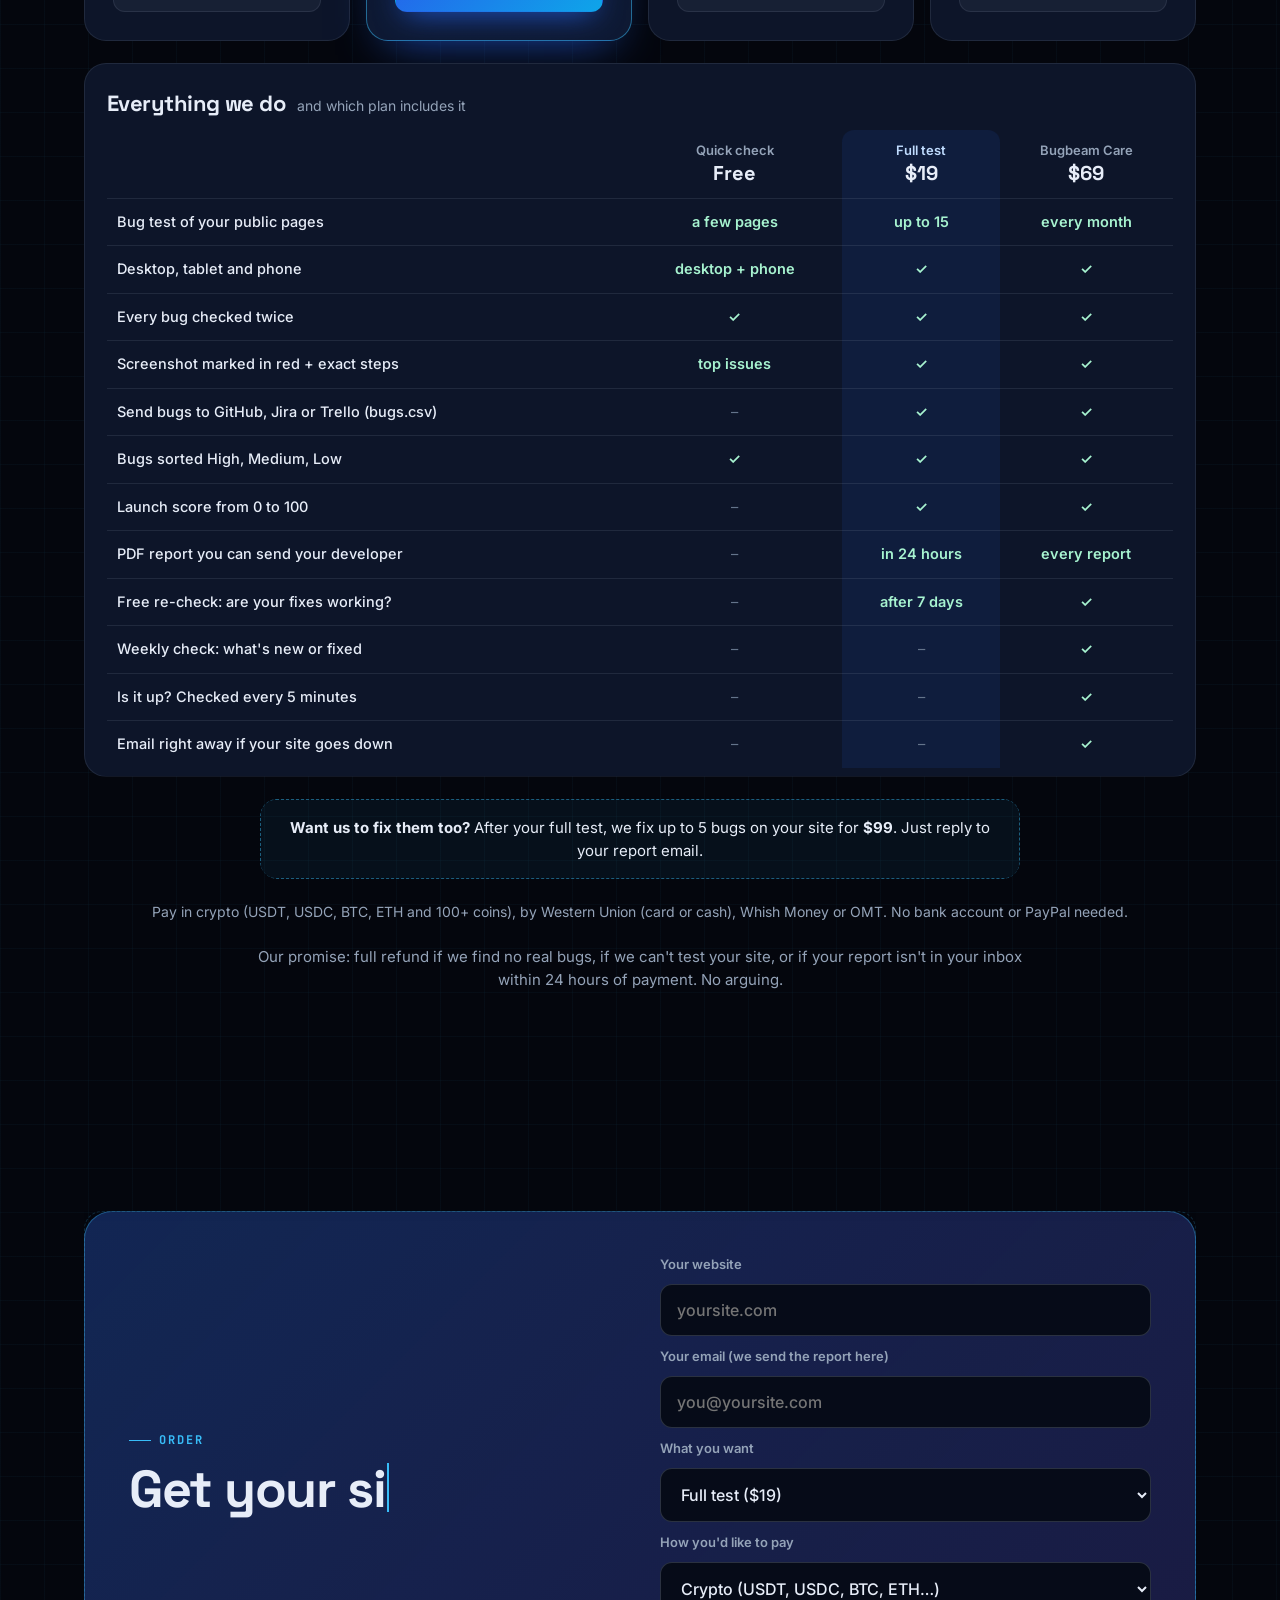
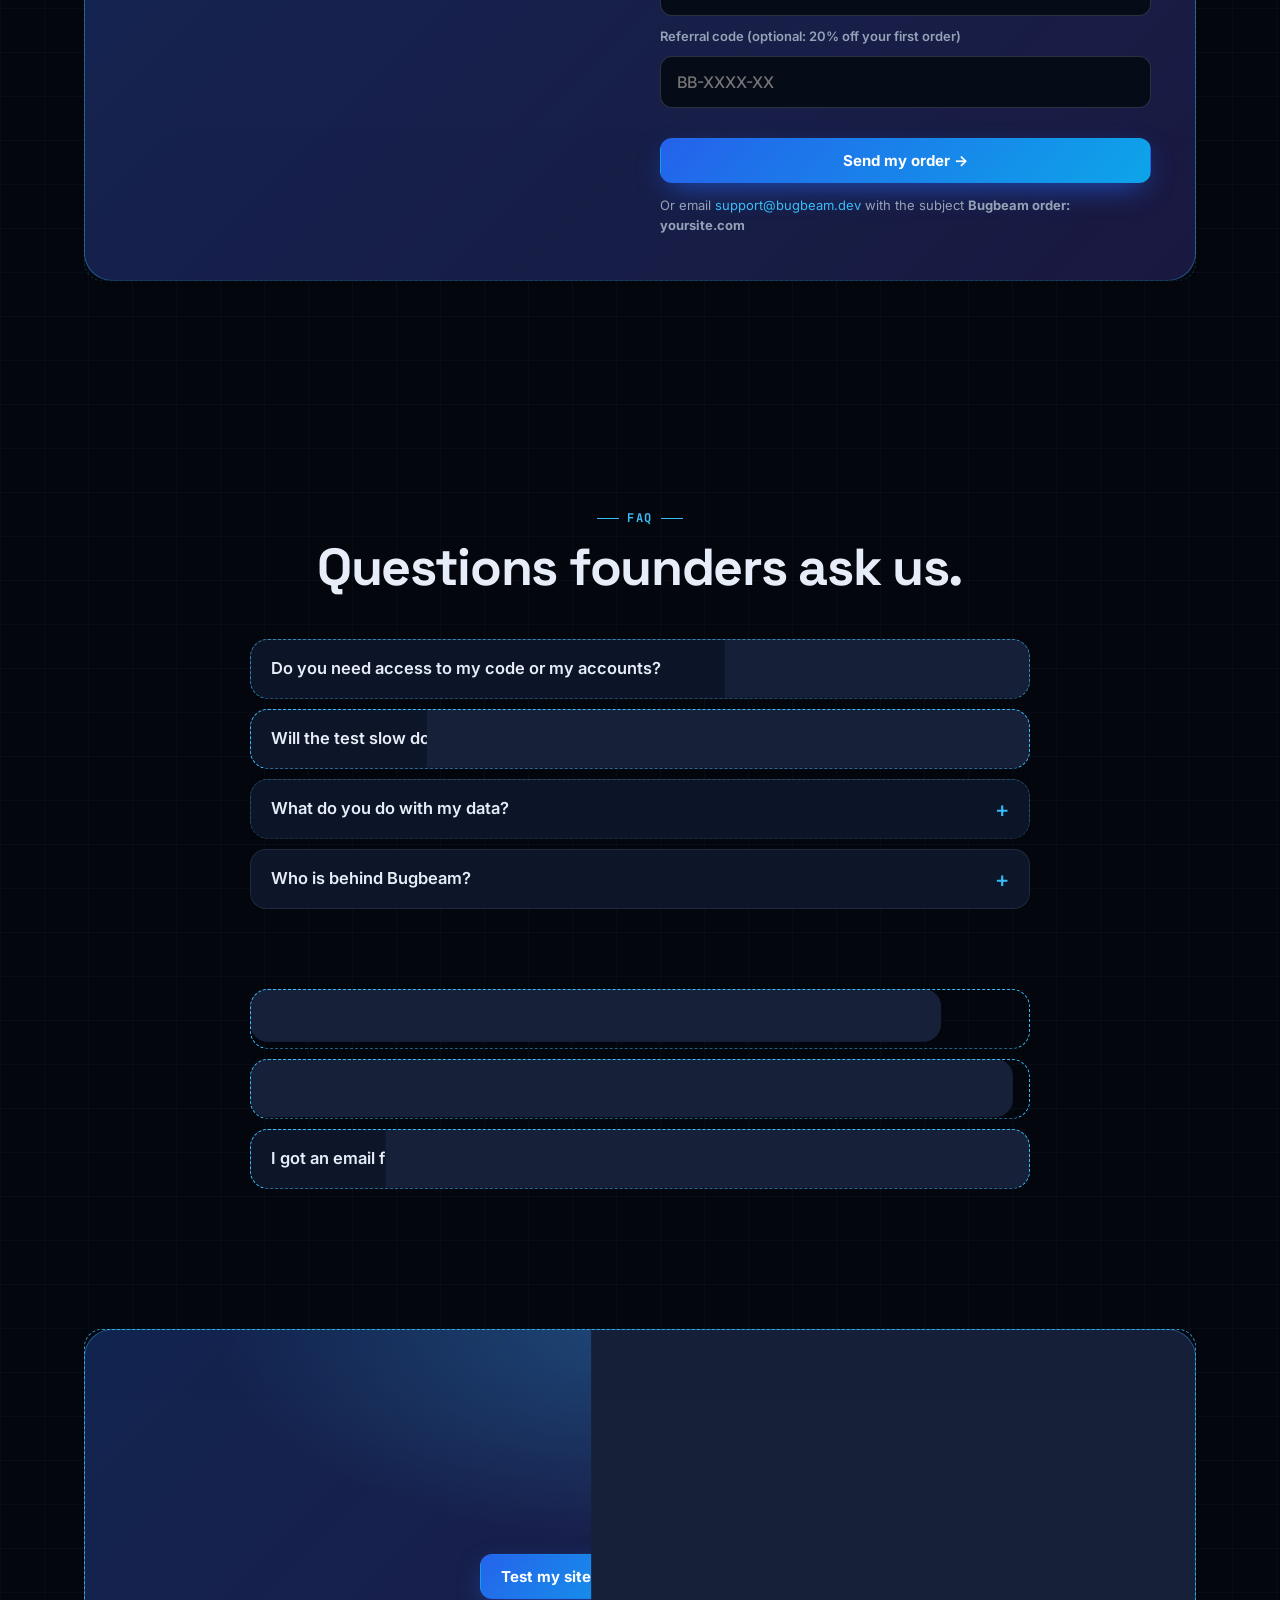
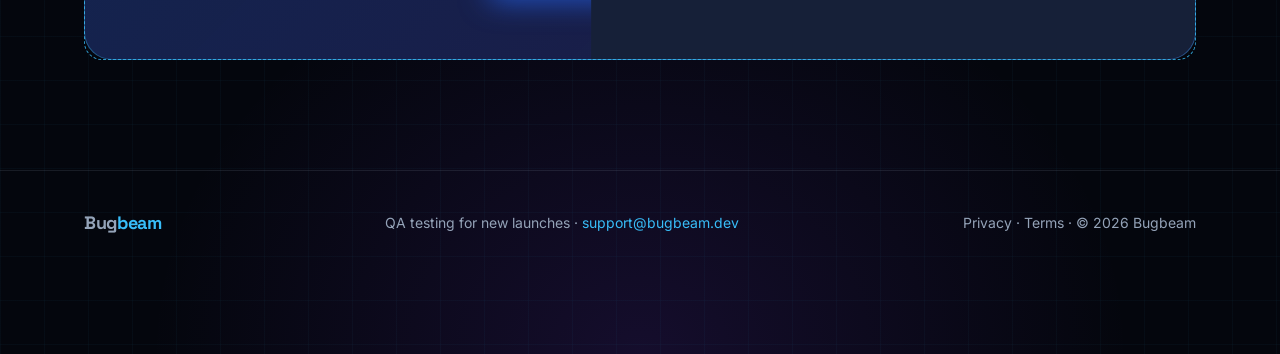
==== commit 3a19dcc8: "30 agents in 5 teams, honest samples, new report features, Fix-It $99, phone fixes" ====
--- a/index.html
+++ b/index.html
@@ -4,14 +4,14 @@
 <meta charset="utf-8">
 <meta name="viewport" content="width=device-width,initial-scale=1">
 <title>Bugbeam: We find the bugs before your users do</title>
-<meta name="description" content="11 AI agents test your new website on desktop, tablet and phone, check every bug twice, and send you a clear report in 24 hours.">
+<meta name="description" content="30 AI agents test your new website on desktop, tablet and phone, check every bug twice, and send you a clear report in 24 hours.">
 <link rel="canonical" href="https://bugbeam.dev/">
 
 <!-- Social preview (Open Graph + Twitter) -->
 <meta property="og:type" content="website">
 <meta property="og:url" content="https://bugbeam.dev/">
 <meta property="og:title" content="Bugbeam: We find the bugs before your users do">
-<meta property="og:description" content="11 AI agents test your new website on desktop, tablet and phone, check every bug twice, and send you a clear report in 24 hours.">
+<meta property="og:description" content="30 AI agents test your new website on desktop, tablet and phone, check every bug twice, and send you a clear report in 24 hours.">
 <meta property="og:image" content="https://bugbeam.dev/og.png">
 <meta property="og:image:width" content="1200">
 <meta property="og:image:height" content="630">
@@ -57,7 +57,7 @@
 <!-- ============================ HERO ============================ -->
 <header class="hero" id="top"><div class="wrap grid">
  <div>
-  <div class="pill bx"><span class="dot"></span><span data-type>11 AI agents online now</span></div>
+  <div class="pill bx"><span class="dot"></span><span data-type>30 AI agents online now</span></div>
   <h1 data-type>We find the bugs before your users do.</h1>
   <p class="sub" data-type>Just launched? Our AI agents test your website on desktop, tablet and phone, check every bug twice, and send you a clear report in 24 hours.</p>
   <div class="ctas"><a class="btn pri bx" href="#order">Test my site for $19 →</a><a class="btn sec bx" href="#report">See a sample report</a></div>
@@ -107,7 +107,7 @@
 <!-- ======================== WATCH IT WORK ======================== -->
 <section id="watch" style="padding-top:40px"><div class="wrap watch">
  <div><div class="eyebrow" data-type>Watch it work</div>
- <h2 class="h2" data-type>23 seconds. 11 agents. One clean launch.</h2>
+ <h2 class="h2" data-type>23 seconds. Our agents. One clean launch.</h2>
  <p class="lead" data-type>See our agents build a site, hunt its bugs, check every one twice, and send the report to the founder.</p>
  <div class="ctas" style="margin-top:26px"><a class="btn pri" href="#order">Test my site for $19 →</a></div></div>
  <div class="phone bx"><video src="bugbeam-building-live-v2.mp4" poster="video-poster.jpg" muted loop playsinline webkit-playsinline preload="metadata" aria-label="Bugbeam agents building and testing a website"></video><button class="vplay" type="button" hidden aria-label="Play the video">▶ Play</button></div>
@@ -117,20 +117,15 @@
 <!-- =========================== THE CREW ========================== -->
 <section id="crew-sec"><div class="wrap">
  <div class="center"><div class="eyebrow" data-type>The crew</div>
- <h2 class="h2" data-type>11 agents. One job: your launch.</h2>
- <p class="lead" data-type>Each agent does one thing really well. Together they find new launches, test them, check the results, and stay on your site after it's fixed.</p></div>
- <div class="agents">
-  <div class="agent wide bx"><span class="tag">online</span><div class="av" style="background:rgba(59,130,246,.25)">🪲</div><h3 data-type>Bugbeam</h3><p data-type>The main agent. It runs the whole test and tells every other agent what to do.</p></div>
-  <div class="agent bx"><div class="av" style="background:rgba(167,139,250,.2)">🛰️</div><h3 data-type>Lead Scout</h3><p data-type>Finds new launches the day they go live.</p></div>
-  <div class="agent bx"><div class="av" style="background:rgba(244,114,182,.2)">👁️</div><h3 data-type>Vision</h3><p data-type>Looks at every screen like a real visitor.</p></div>
-  <div class="agent bx"><div class="av" style="background:rgba(132,204,22,.2)">🔍</div><h3 data-type>Verifier</h3><p data-type>Tests every bug a second time. No false alarms.</p></div>
-  <div class="agent bx"><div class="av" style="background:rgba(251,113,133,.2)">🛡️</div><h3 data-type>Gatekeeper</h3><p data-type>Final check before anything reaches you.</p></div>
-  <div class="agent bx"><div class="av" style="background:rgba(45,212,191,.2)">🧪</div><h3 data-type>Full Test</h3><p data-type>Goes deep: up to 15 pages, every size.</p></div>
-  <div class="agent bx"><div class="av" style="background:rgba(34,211,238,.2)">📡</div><h3 data-type>Monitoring</h3><p data-type>Checks your site is up, every 5 minutes.</p></div>
-  <div class="agent bx"><div class="av" style="background:rgba(251,191,36,.2)">✉️</div><h3 data-type>Sales</h3><p data-type>Writes to founders with what we found.</p></div>
-  <div class="agent bx"><div class="av" style="background:rgba(56,189,248,.2)">📥</div><h3 data-type>Inbox</h3><p data-type>Reads your replies and orders right away.</p></div>
-  <div class="agent bx"><div class="av" style="background:rgba(52,211,153,.2)">💳</div><h3 data-type>Payments</h3><p data-type>Sees your payment and starts your test.</p></div>
-  <div class="agent bx"><div class="av" style="background:rgba(248,113,113,.2)">🧠</div><h3 data-type>Coach</h3><p data-type>Learns from every report, so each one is better.</p></div>
+ <h2 class="h2" data-type>30 agents. One job: your launch.</h2>
+ <p class="lead" data-type>Each agent does one thing really well. They work in five teams around the Tester: find, test, check, care for you, and grow with you.</p></div>
+ <div class="agents teams">
+  <div class="agent wide bx"><span class="tag">online</span><div class="av" style="background:rgba(59,130,246,.25)">🪲</div><h3 data-type>The Tester</h3><p data-type>The main agent. It runs every test and tells the other 29 agents what to do.</p></div>
+  <div class="agent bx"><div class="av" style="background:rgba(167,139,250,.2)">🛰️</div><h3 data-type>Find · 4 agents</h3><p data-type>Spot new launches and pick the right email to reach the founder.</p><ul class="chips"><li>Lead Scout</li><li>Sales</li><li>Email Checker</li><li>A/B Tester</li></ul></div>
+  <div class="agent bx"><div class="av" style="background:rgba(45,212,191,.2)">🧪</div><h3 data-type>Test · 6 agents</h3><p data-type>Open every page on desktop, tablet and phone, two sites at a time.</p><ul class="chips"><li>Pre-check</li><li>Parallel Tester</li><li>Full Test</li><li>Vision</li><li>Accessibility</li><li>Speed &amp; SEO</li></ul></div>
+  <div class="agent bx"><div class="av" style="background:rgba(132,204,22,.2)">🔍</div><h3 data-type>Check · 6 agents</h3><p data-type>Test every bug a second time and remove anything that isn't real.</p><ul class="chips"><li>Verifier</li><li>Quality Analyst</li><li>Gatekeeper</li><li>Proofreader</li><li>Self-test</li><li>Dictionaries</li></ul></div>
+  <div class="agent bx"><div class="av" style="background:rgba(56,189,248,.2)">📥</div><h3 data-type>Care · 7 agents</h3><p data-type>Answer you fast, take your payment and watch your site after it's fixed.</p><ul class="chips"><li>Inbox</li><li>Deliverability</li><li>Payments</li><li>Products</li><li>Trust</li><li>Monitoring</li><li>Coach</li></ul></div>
+  <div class="agent bx"><div class="av" style="background:rgba(244,114,182,.2)">🚀</div><h3 data-type>Grow · 6 agents</h3><p data-type>Fix bugs for you, reward referrals and help agencies test client sites.</p><ul class="chips"><li>Store Scout</li><li>Agency Partner</li><li>Upsell</li><li>Referral</li><li>Fix-It</li><li>Content</li></ul></div>
  </div>
 </div></section>
 
@@ -141,7 +136,7 @@
  <h2 class="h2" data-type>From launch to a clean site in four steps.</h2>
  <div class="steps">
   <div class="step bx"><span class="n">01</span><h3 data-type>You order</h3><p data-type>Send your link. No code, no logins, no setup.</p></div>
-  <div class="step bx"><span class="n">02</span><h3 data-type>We test</h3><p data-type>Our agents click through your site on desktop, tablet and phone.</p></div>
+  <div class="step bx"><span class="n">02</span><h3 data-type>We test</h3><p data-type>Our agents open your public pages on desktop, tablet and phone.</p></div>
   <div class="step bx"><span class="n">03</span><h3 data-type>We double-check</h3><p data-type>Every bug is tested again. Anything not real is removed.</p></div>
   <div class="step bx"><span class="n">04</span><h3 data-type>You fix</h3><p data-type>Get a clear PDF with steps and screenshots. We re-check for free.</p></div>
  </div>
@@ -152,23 +147,23 @@
 <section id="report"><div class="wrap">
  <div class="eyebrow" data-type>The report</div>
  <h2 class="h2" data-type>A report your developer can use right away.</h2>
- <p class="lead" data-type>Every bug has a screenshot, the exact steps, and how serious it is. Fix the top ones first.</p>
+ <p class="lead" data-type>Every bug is marked in red on a screenshot, with the exact steps and how serious it is. Send it straight to GitHub, Jira or Trello.</p>
  <div class="ctas" style="margin-top:22px"><a class="btn sec" href="sample-report.pdf" target="_blank" rel="noopener">📄 Open a full sample report (PDF)</a></div>
  <div class="rep">
   <div class="doc bx">
    <div class="hd"><div><small>BUG REPORT · SAMPLE</small><h3>your-launch.app</h3><div style="font-size:12px;color:#94A3B8">15 pages · desktop, tablet, phone</div></div><div class="ring" style="--v:74"><span>74</span></div></div>
    <div class="bd">
-    <div class="dbug"><div class="shot"><i style="left:46px;top:40px;width:40px;height:20px"></i></div><div><span class="sev h">High</span><h4>"Buy" button does nothing on phone</h4><p>Open the pricing page on a phone and tap Buy. Nothing happens.</p></div></div>
-    <div class="dbug"><div class="shot"><i style="left:8px;top:22px;width:80px;height:18px"></i></div><div><span class="sev m">Medium</span><h4>Sign-up form accepts an empty email</h4><p>Leave the email empty and press Start. The form still sends.</p></div></div>
-    <div class="dbug"><div class="shot"><i style="left:30px;top:8px;width:56px;height:14px"></i></div><div><span class="sev l">Low</span><h4>"Docs" link goes to a missing page</h4><p>Click Docs in the menu. You get a 404 page.</p></div></div>
+    <div class="dbug"><div class="shot"><i style="left:46px;top:40px;width:40px;height:20px"></i></div><div><span class="sev h">High</span><h4>"Pricing" link goes to a missing page</h4><p>Click Pricing in the menu. The page answers with error 404.</p></div></div>
+    <div class="dbug"><div class="shot"><i style="left:8px;top:22px;width:80px;height:18px"></i></div><div><span class="sev m">Medium</span><h4>Page scrolls sideways on phones</h4><p>Open the home page on a phone. A banner sticks out and the page slides left.</p></div></div>
+    <div class="dbug"><div class="shot"><i style="left:30px;top:8px;width:56px;height:14px"></i></div><div><span class="sev l">Low</span><h4>Buttons too small to tap on phones</h4><p>The footer links are under 24px. Google recommends 48px.</p></div></div>
    </div>
   </div>
   <div class="feats">
-   <div class="feat bx"><div class="ic">📸</div><h3 data-type>Screenshots</h3><p data-type>See the bug, marked in red.</p></div>
+   <div class="feat bx"><div class="ic">📸</div><h3 data-type>Marked in red</h3><p data-type>A red box and a note on the problem.</p></div>
+   <div class="feat bx"><div class="ic">🎞️</div><h3 data-type>How we found it</h3><p data-type>Opened, scrolled, found: 3 steps.</p></div>
    <div class="feat bx"><div class="ic">🧭</div><h3 data-type>Exact steps</h3><p data-type>Anyone can repeat it.</p></div>
-   <div class="feat bx"><div class="ic">🚦</div><h3 data-type>By severity</h3><p data-type>High, medium, low.</p></div>
-   <div class="feat bx"><div class="ic">🎯</div><h3 data-type>Launch score</h3><p data-type>One number, 0 to 100.</p></div>
-   <div class="feat bx"><div class="ic">✅</div><h3 data-type>No false alarms</h3><p data-type>Checked twice first.</p></div>
+   <div class="feat bx"><div class="ic">🔗</div><h3 data-type>GitHub, Jira, Trello</h3><p data-type>One-click issues and a bugs.csv file.</p></div>
+   <div class="feat bx"><div class="ic">🚦</div><h3 data-type>By severity</h3><p data-type>High, medium, low, plus a launch score.</p></div>
    <div class="feat bx"><div class="ic">🔁</div><h3 data-type>Free re-check</h3><p data-type>We confirm your fixes.</p></div>
   </div>
  </div>
@@ -191,7 +186,7 @@
  <p class="lead" data-type>Pay once for a test or an accessibility report, or let our agents watch your site for three months.</p></div>
  <div class="prices">
   <div class="price bx"><h3 data-type>Quick check</h3><div class="amt">Free</div><div class="per">when we find your launch</div><ul><li>A few public pages</li><li>Desktop and phone</li><li>Top issues by email</li></ul><a class="btn sec" href="#order" data-plan="Free quick check">Ask for one</a></div>
-  <div class="price best bx"><span class="badge">Most popular</span><h3 data-type>Full test</h3><div class="amt">$19</div><div class="per">one time</div><ul><li>Up to 15 pages</li><li>Desktop, tablet and phone</li><li>Every bug with screenshot and steps</li><li>PDF within 24 hours</li><li>Free re-check after 7 days</li></ul><a class="btn pri" href="#order" data-plan="Full test ($19)">Order the full test</a></div>
+  <div class="price best bx"><span class="badge">Most popular</span><h3 data-type>Full test</h3><div class="amt">$19</div><div class="per">one time</div><ul><li>Up to 15 pages</li><li>Desktop, tablet and phone</li><li>Every bug marked in red, with steps</li><li>PDF + bugs.csv within 24 hours</li><li>Free re-check after 7 days</li></ul><a class="btn pri" href="#order" data-plan="Full test ($19)">Order the full test</a></div>
   <div class="price bx"><h3 data-type>Bugbeam Care</h3><div class="amt">$69</div><div class="per">for 3 months, paid once</div><ul><li>A full test every month</li><li>A check every week: what's new or fixed</li><li>An email right away if your site goes down</li><li>Every report as a PDF</li></ul><a class="btn sec" href="#order" data-plan="Bugbeam Care ($69 for 3 months)">Start Bugbeam Care</a></div>
   <div class="price bx" style="position:relative"><span class="badge" style="background:linear-gradient(135deg,#7C3AED,#C026D3)">New</span><h3 data-type>Accessibility report</h3><div class="amt">$129</div><div class="per">one time · WCAG 2.1 AA</div><ul><li>Every page checked against WCAG 2.1 A and AA</li><li>Desktop and phone</li><li>Each problem: where it is, how serious, how to fix it</li><li>Shows what to fix for the European Accessibility Act</li><li>PDF within 24 hours</li></ul><a class="btn sec" href="#order" data-plan="Accessibility report ($129, WCAG 2.1 AA)">Order the report</a></div>
  </div>
@@ -204,7 +199,8 @@
     <tr><td>Bug test of your public pages</td><td>a few pages</td><td class="hl">up to 15</td><td>every month</td></tr>
     <tr><td>Desktop, tablet and phone</td><td>desktop + phone</td><td class="hl">✓</td><td>✓</td></tr>
     <tr><td>Every bug checked twice</td><td>✓</td><td class="hl">✓</td><td>✓</td></tr>
-    <tr><td>Screenshot + exact steps for each bug</td><td>top issues</td><td class="hl">✓</td><td>✓</td></tr>
+    <tr><td>Screenshot marked in red + exact steps</td><td>top issues</td><td class="hl">✓</td><td>✓</td></tr>
+    <tr><td>Send bugs to GitHub, Jira or Trello (bugs.csv)</td><td class="no">–</td><td class="hl">✓</td><td>✓</td></tr>
     <tr><td>Bugs sorted High, Medium, Low</td><td>✓</td><td class="hl">✓</td><td>✓</td></tr>
     <tr><td>Launch score from 0 to 100</td><td class="no">–</td><td class="hl">✓</td><td>✓</td></tr>
     <tr><td>PDF report you can send your developer</td><td class="no">–</td><td class="hl">in 24 hours</td><td>every report</td></tr>
@@ -215,6 +211,7 @@
    </tbody>
   </table>
  </div>
+ <div class="addon bx"><div><b>Want us to fix them too?</b> After your full test, we fix up to 5 bugs on your site for <b>$99</b>. Just reply to your report email.</div></div>
  <p class="paynote" data-type>Pay in crypto (USDT, USDC, BTC, ETH and 100+ coins), by Western Union (card or cash), Whish Money or OMT. No bank account or PayPal needed.</p>
  <p class="guarantee" data-type><b>Our promise:</b> full refund if we find no real bugs, if we can't test your site, or if your report isn't in your inbox within 24 hours of payment. No arguing.</p>
 </div></section>
@@ -259,7 +256,7 @@
 <!-- ========================== FINAL CTA ========================= -->
 <section id="final" style="padding-top:30px"><div class="wrap"><div class="final bx">
  <h2 class="h2" data-type>Your launch deserves a second pair of eyes.</h2>
- <p class="lead" data-type>Eleven, actually. Send us your link today and get your report within 24 hours.</p>
+ <p class="lead" data-type>Thirty, actually. Send us your link today and get your report within 24 hours.</p>
  <div class="ctas" style="justify-content:center;margin-top:26px"><a class="btn pri" href="#order">Test my site for $19 →</a><a class="btn sec" href="mailto:support@bugbeam.dev">Email us</a></div>
 </div></div></section>
 
--- a/styles.css
+++ b/styles.css
@@ -117,7 +117,8 @@
 .bugrow{display:flex;align-items:center;gap:10px;padding:10px 12px;border-radius:12px;background:rgba(148,163,184,.06);border:1px solid var(--line);margin-top:8px;font-size:13.5px;font-weight:600;transition:opacity .35s,transform .35s}
 .bugrow .st{margin-left:auto;font:700 11px 'JetBrains Mono';color:var(--dim);flex:none}
 .bugrow.ok .st{color:var(--ok)}
-.bugrow.fa{opacity:.35;text-decoration:line-through}
+.bugrow .tt{min-width:0}
+.bugrow.fa{opacity:.45}.bugrow.fa .tt{text-decoration:line-through}.bugrow .st{white-space:nowrap}
 .sev{font:800 9.5px Inter;letter-spacing:.06em;padding:3px 8px;border-radius:999px;color:#fff;text-transform:uppercase;flex:none}
 .sev.h{background:var(--hi)}.sev.m{background:var(--md)}.sev.l{background:var(--lo)}
 .log{margin-top:14px;padding:12px 14px;border-radius:12px;background:#050915;border:1px solid var(--line);font:500 11.5px/1.75 'JetBrains Mono';color:var(--mut);height:104px;overflow:hidden}
@@ -163,6 +164,10 @@
 .agent .tag{position:absolute;top:16px;right:16px;font:700 10px 'JetBrains Mono';color:var(--ok);display:flex;align-items:center;gap:5px}
 .agent .tag::before{content:"";width:6px;height:6px;border-radius:50%;background:var(--ok)}
 .agent.wide{grid-column:span 2;background:linear-gradient(135deg,rgba(37,99,235,.25),rgba(14,165,233,.08)),var(--card);border-color:rgba(56,189,248,.35)}
+.agents.teams{grid-template-columns:repeat(3,minmax(0,1fr))}.teams .agent.wide{grid-column:auto}
+.chips{list-style:none;padding:0;margin:12px 0 0;display:flex;flex-wrap:wrap;gap:6px}
+.chips li{font:600 11.5px Inter;color:var(--txt);padding:4px 9px;border-radius:999px;border:1px solid var(--line);background:rgba(148,163,184,.06)}
+.addon{margin:22px auto 0;max-width:760px;padding:16px 20px;border-radius:16px;border:1px dashed rgba(56,189,248,.45);background:rgba(56,189,248,.06);text-align:center;font-size:15px;color:var(--txt)}
 
 
 /* 12. HOW IT WORKS (steps) ================================================ */
@@ -258,7 +263,7 @@
 /* 18. FINAL CTA + FOOTER ================================================== */
 .final{text-align:center;padding:60px 30px;border-radius:28px;background:radial-gradient(600px 300px at 50% 0%,rgba(56,189,248,.25),transparent 70%),linear-gradient(135deg,rgba(37,99,235,.2),rgba(124,58,237,.14)),var(--card);border:1px solid rgba(56,189,248,.35)}
 .final .lead{margin:0 auto}
-footer{padding:40px 0 120px;border-top:1px solid var(--line);color:var(--dim);font-size:14px}
+footer{padding:40px 0 120px;border-top:1px solid var(--line);color:var(--mut);font-size:14px}
 footer .wrap{display:flex;justify-content:space-between;align-items:center;gap:20px;flex-wrap:wrap}
 
 
@@ -311,7 +316,7 @@
    Breakpoints: 980px (tablet) and 560px (phone). */
 @media (max-width:980px){
  .hero .grid,.rep,.order{grid-template-columns:1fr}
- .agents{grid-template-columns:repeat(2,1fr)}
+ .agents,.agents.teams{grid-template-columns:repeat(2,1fr)}
  .steps,.nums{grid-template-columns:repeat(2,1fr)}
  .prices{grid-template-columns:1fr;max-width:460px;margin-left:auto;margin-right:auto}
  .pains{grid-template-columns:repeat(2,1fr)}
@@ -331,7 +336,7 @@
 }
 @media (max-width:560px){
  section{padding:80px 0}
- .agents,.steps,.nums,.feats{grid-template-columns:1fr}
+ .agents,.agents.teams,.steps,.nums,.feats{grid-template-columns:1fr}
  .agent.wide{grid-column:auto}
  .pains{grid-template-columns:1fr}
  .phone{width:min(280px,82vw)}
@@ -374,3 +379,26 @@
 #helpbody .q:hover{border-color:var(--cyan)} #helpbody .a{color:var(--txt);line-height:1.55;margin:4px 2px 10px} #helpbody .back{all:unset;cursor:pointer;color:var(--cyan);font-size:13px}
 #helpbody .acts{display:flex;gap:8px;flex-wrap:wrap;margin:6px 0 4px} #helpbody .acts a{padding:7px 12px;border-radius:10px;background:rgba(56,189,248,.14);color:var(--txt);text-decoration:none;font-weight:700;font-size:13px}
 @media (max-width:560px){#help{right:12px;bottom:70px}}
+
+/* Phones: the bottom bar and the help bubble stay small, and step aside while you type (they used to cover the free-check form) */
+@media (max-width:560px){
+ #hud{left:10px;bottom:10px;padding:6px 8px;gap:6px}
+ #hud .avs,#hud .bar{display:none}
+ #replay{margin-left:0;padding:6px 10px;font-size:11.5px}
+ #helpbtn{padding:9px 13px;font-size:13px}
+}
+body.typing #hud,body.typing #help{opacity:0;pointer-events:none;transform:translateY(calc(100% + 24px))}
+#help{transition:opacity .25s ease,transform .25s ease}
+
+/* Very small phones (320-380px, e.g. iPhone SE): tighter menu and order form, so nothing sticks out sideways */
+@media (max-width:380px){
+ .wrap{padding:0 14px}
+ nav{gap:10px;padding:8px 8px 8px 12px}
+ nav .logo span{font-size:17px}
+ nav .btn{padding:8px 11px;font-size:13px}
+ nav .menu{width:38px;height:38px}
+ .order{padding:24px 14px;gap:22px}
+ .order{grid-template-columns:minmax(0,1fr)}
+ .h-captcha{transform:scale(.88);transform-origin:0 0;height:68px;width:267px}
+ .fqcap .h-captcha{height:68px}
+}
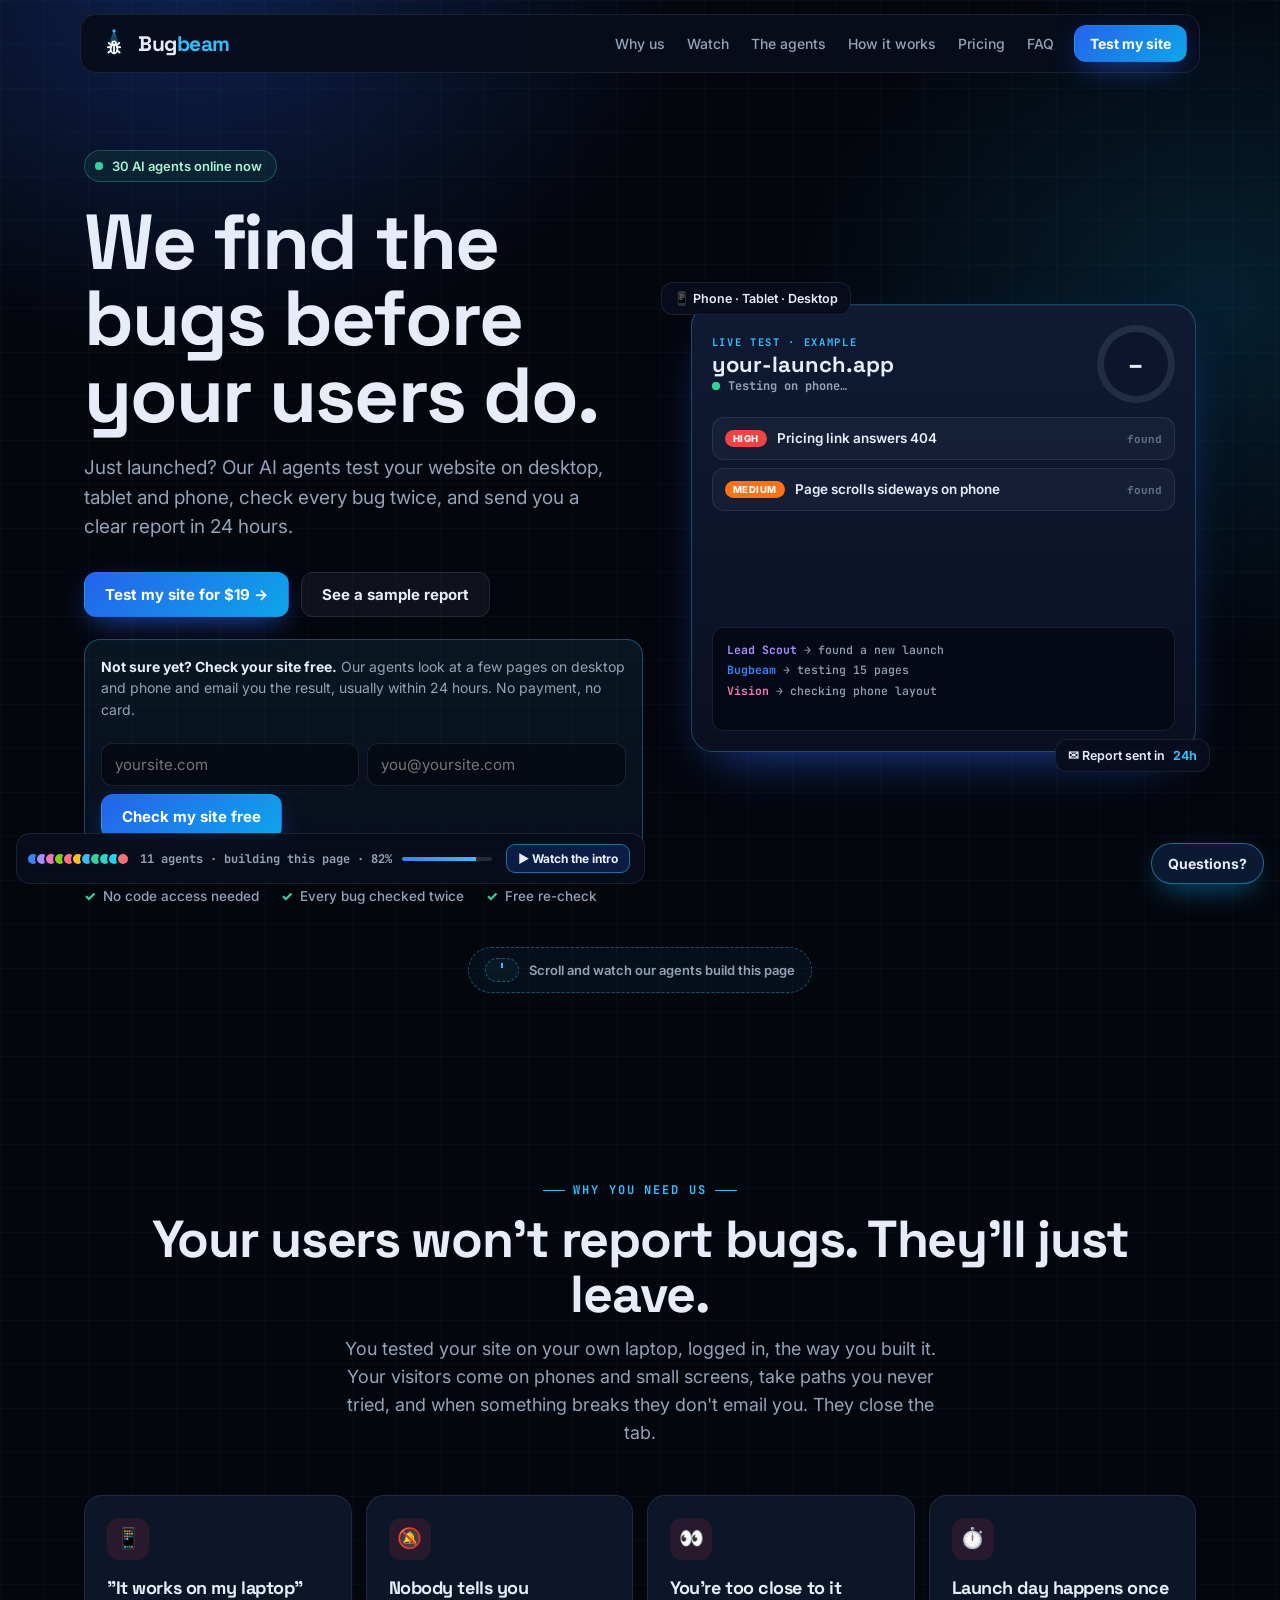
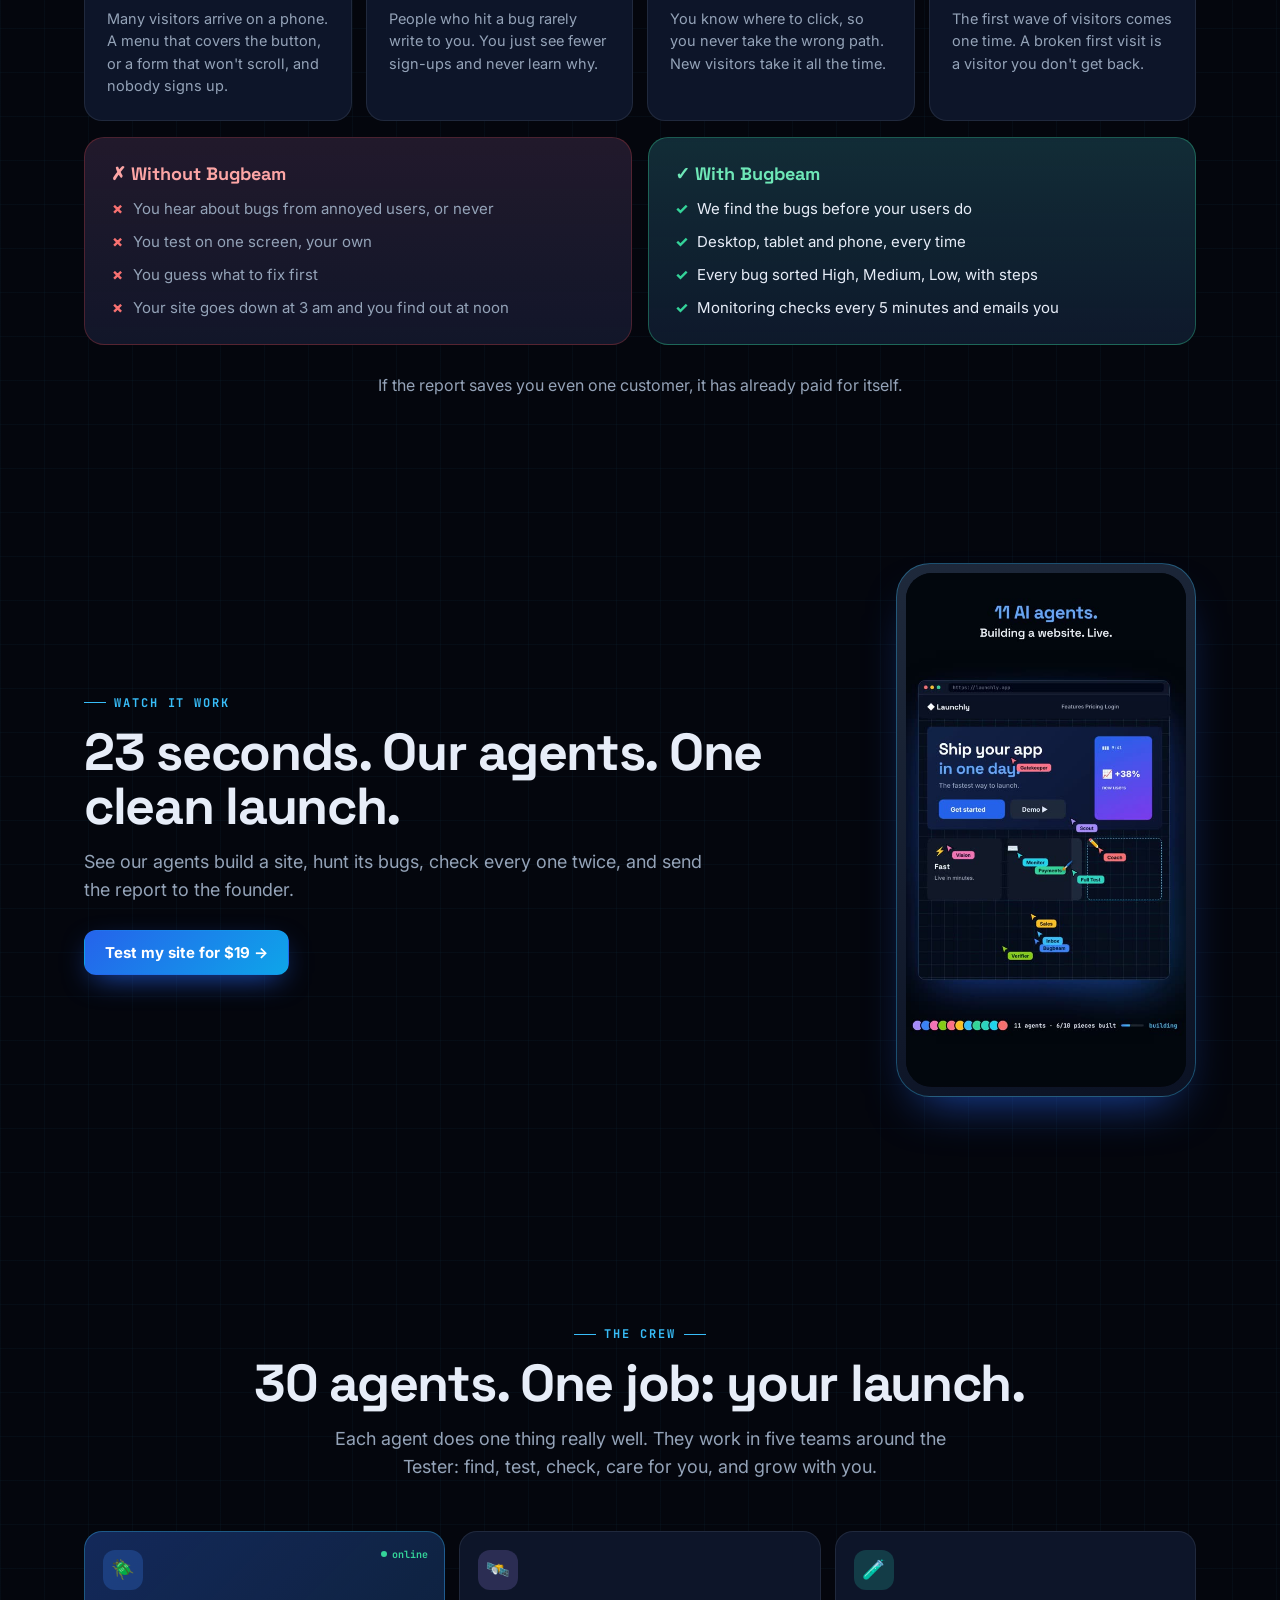
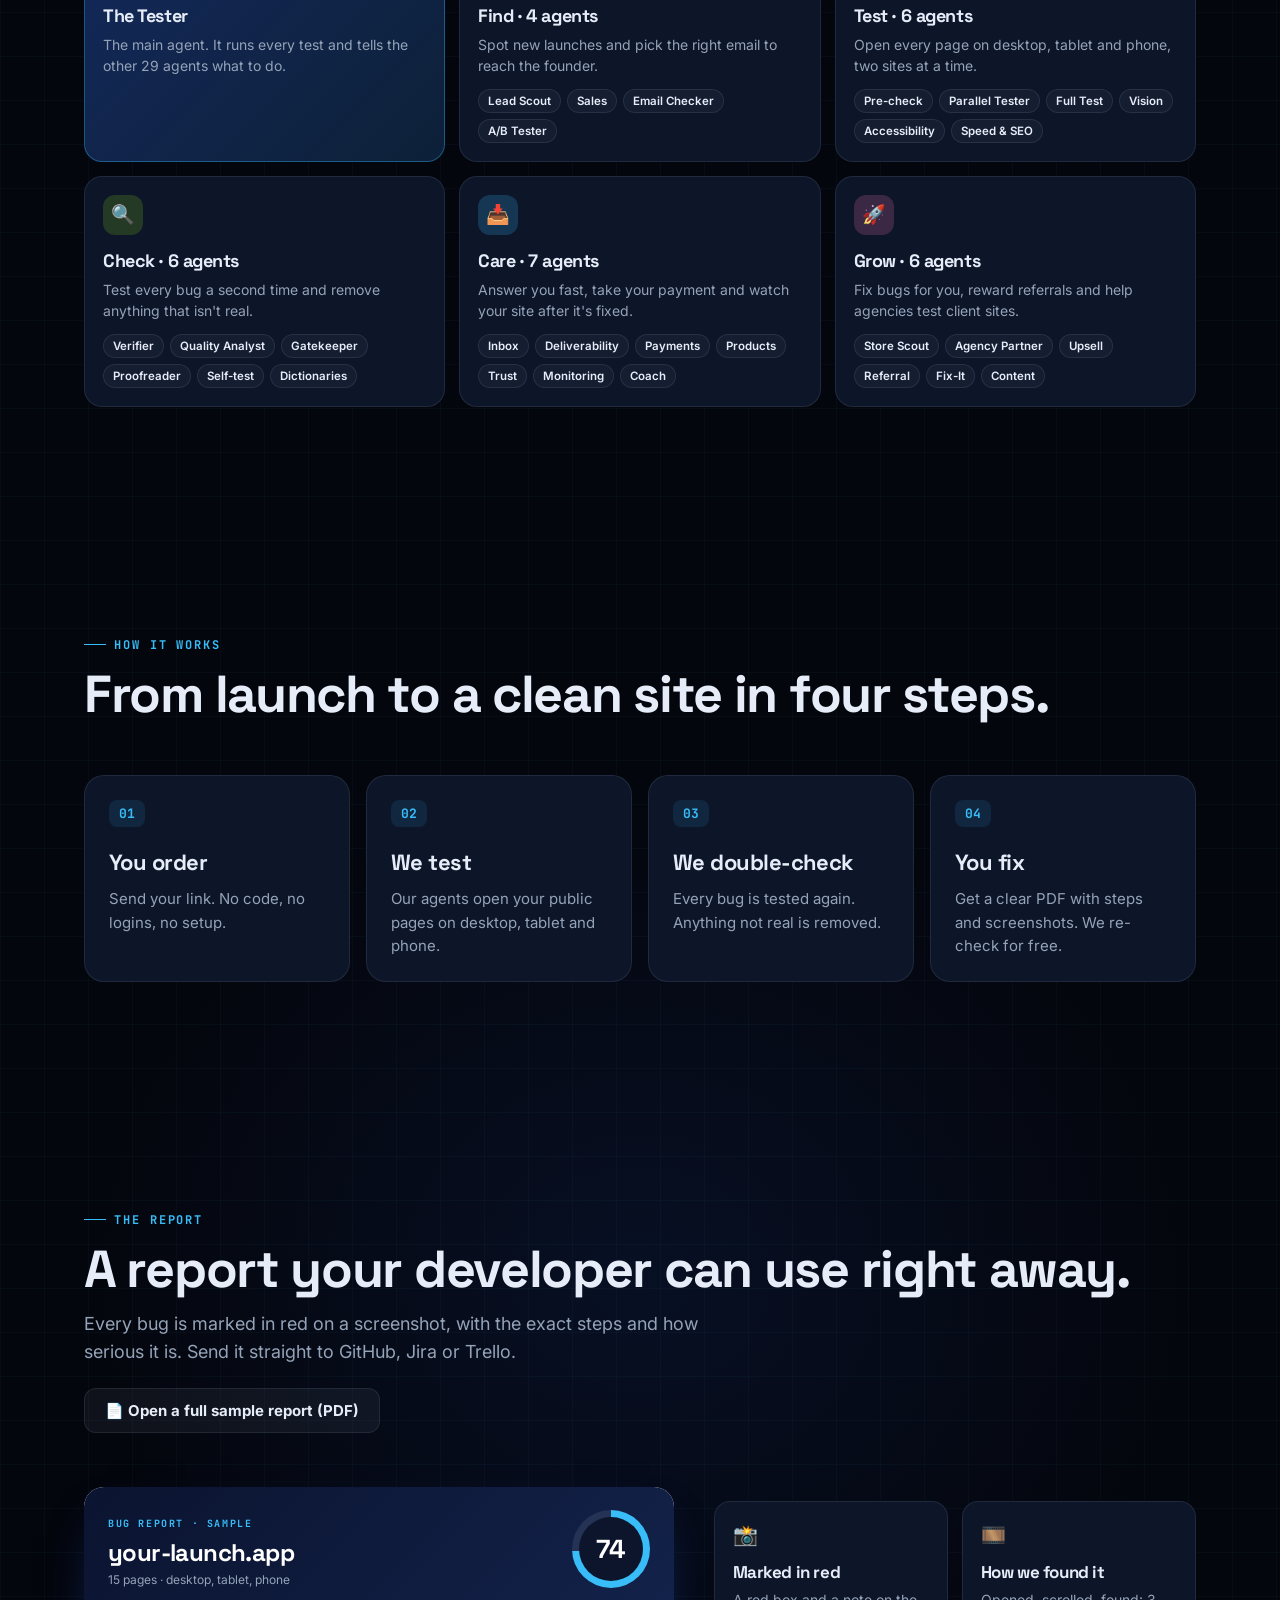
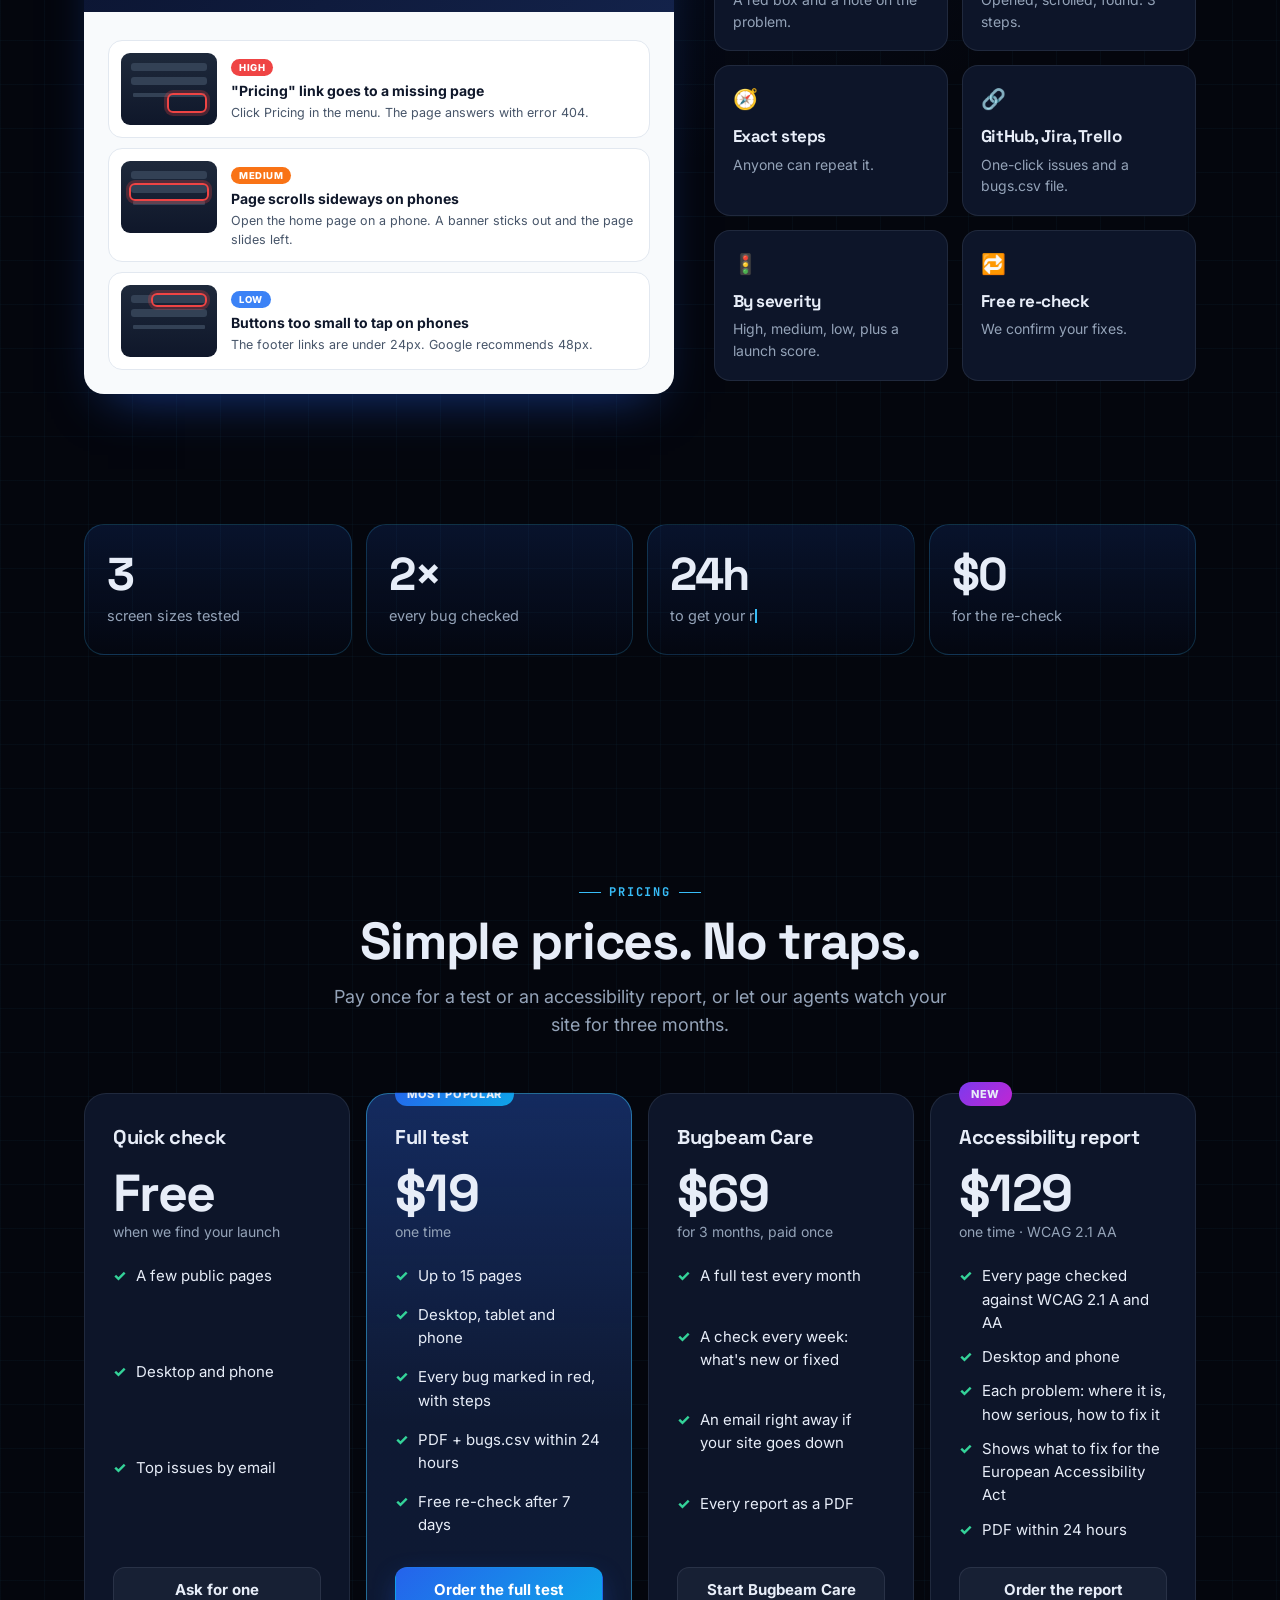
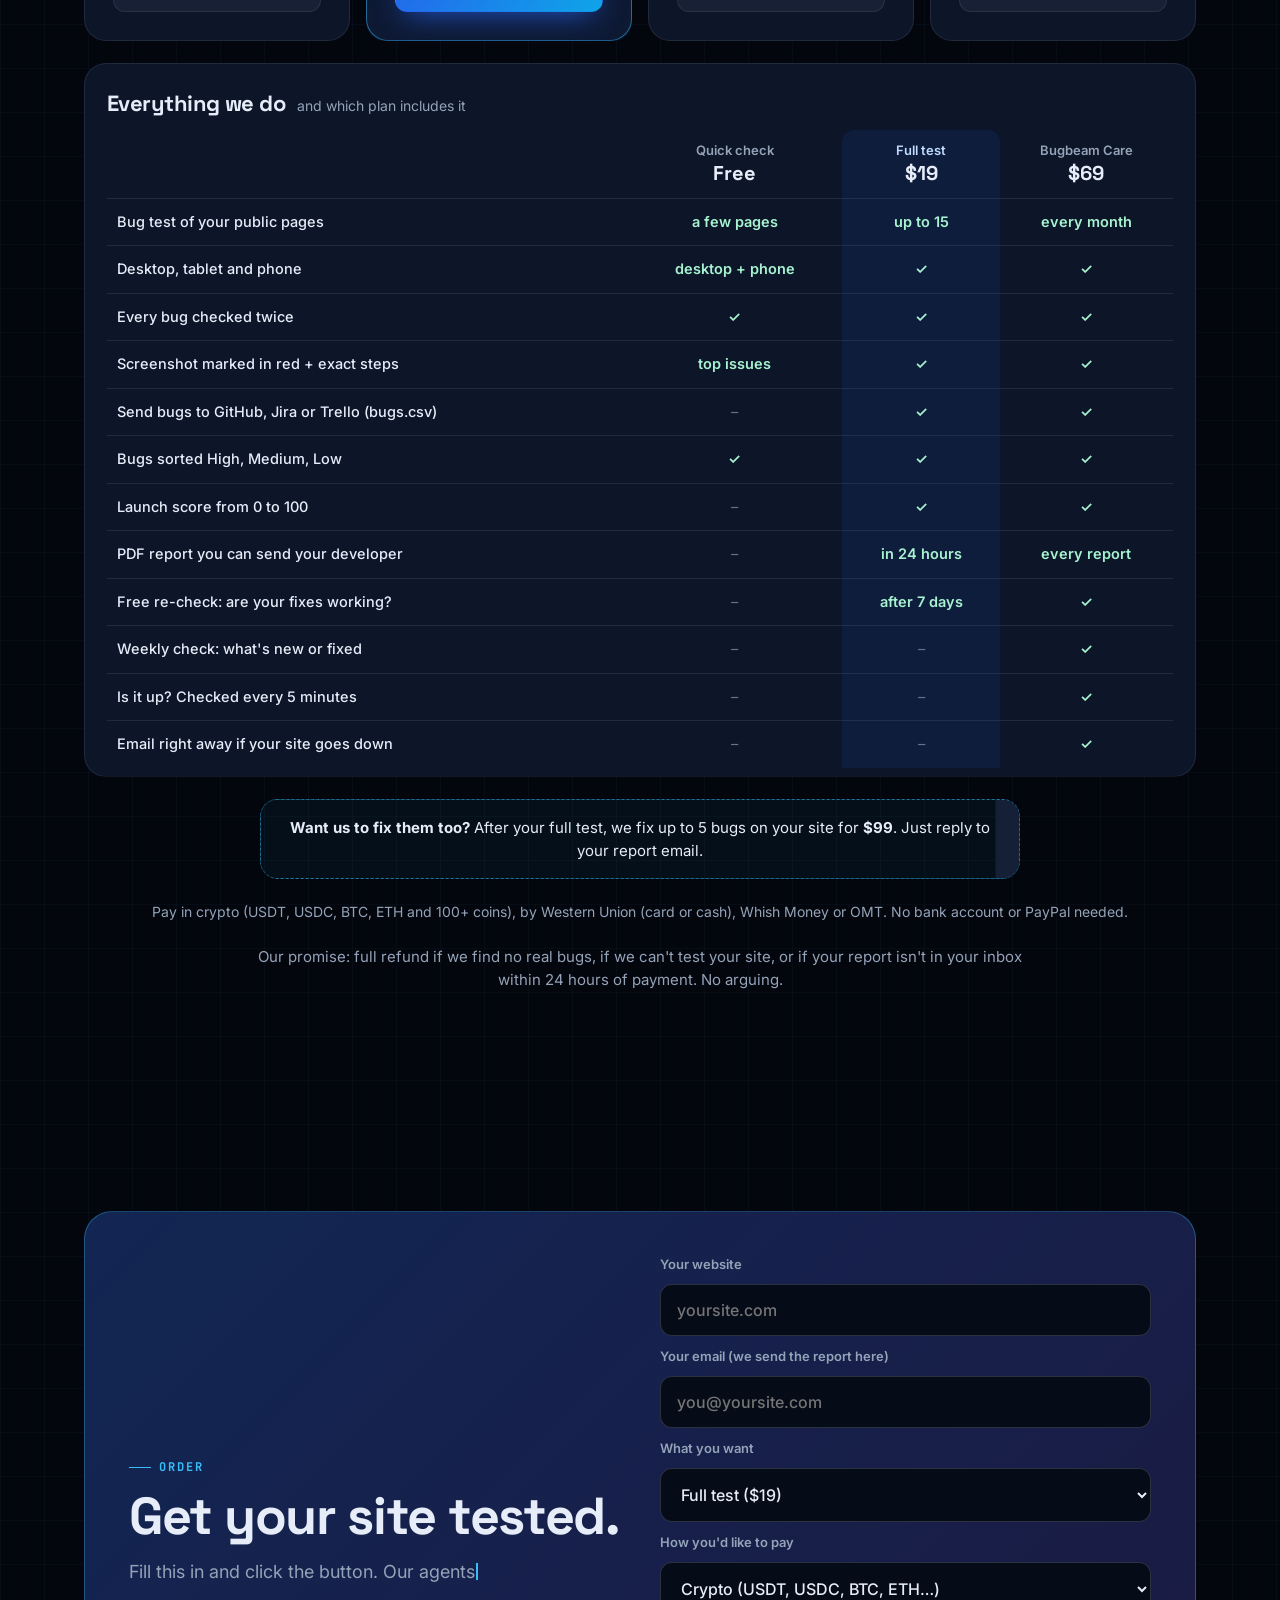
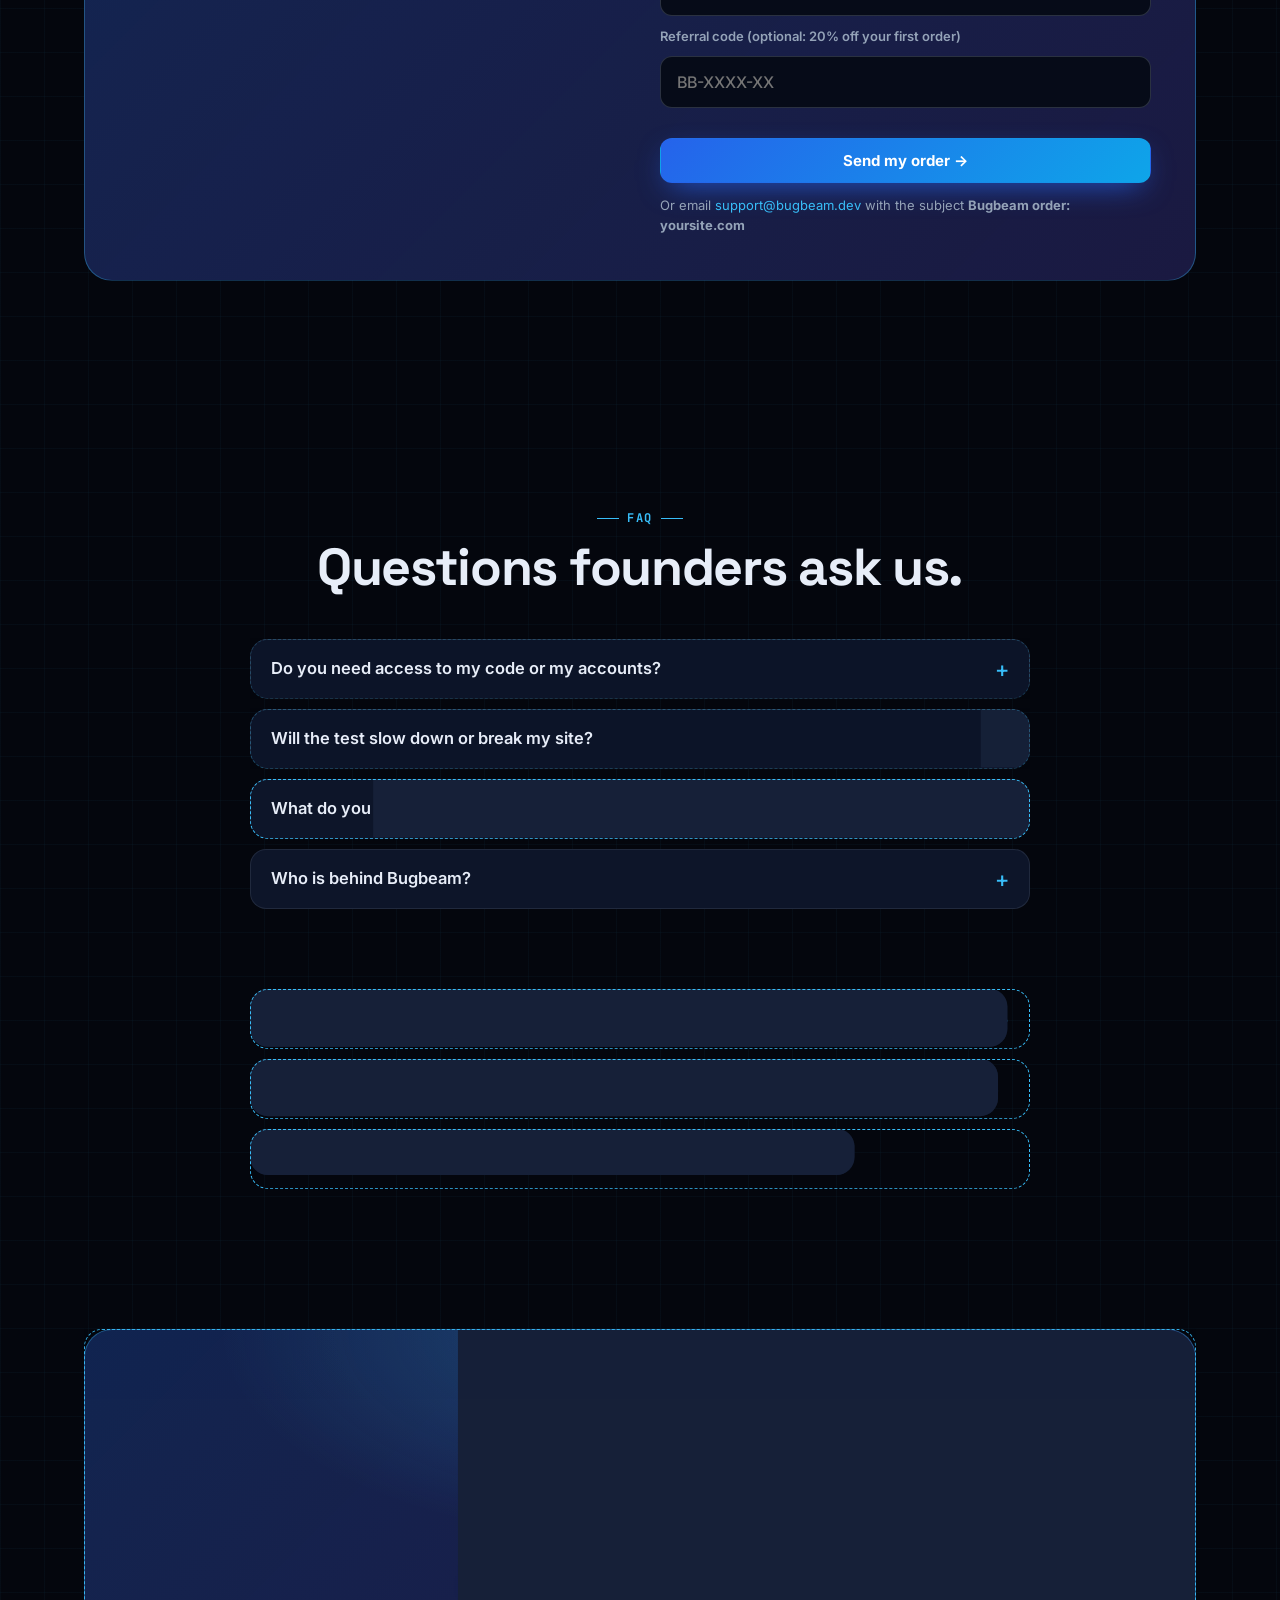
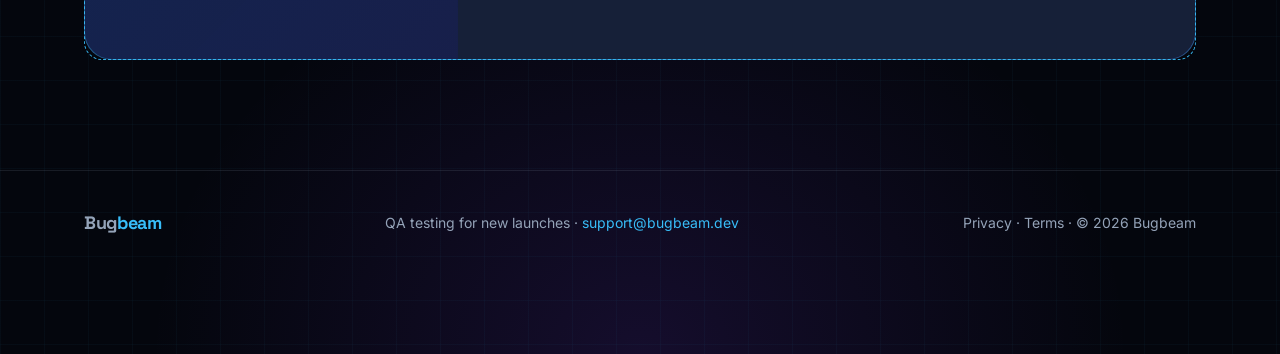
==== commit ecb6bafa: "FAQ: one answer open at a time" ====
--- a/index.html
+++ b/index.html
@@ -241,14 +241,14 @@
 <section id="faq"><div class="wrap">
  <div class="center"><div class="eyebrow" data-type>FAQ</div><h2 class="h2" data-type>Questions founders ask us.</h2></div>
  <div class="faq">
-  <details class="bx"><summary>Do you need access to my code or my accounts?</summary><p>No. We test only the public pages of your site, the way a visitor sees them. We don't sign up, buy anything or send your forms with real data.</p></details>
-  <details class="bx"><summary>Will the test slow down or break my site?</summary><p>No. Our agents browse your pages like a handful of normal visitors — a few at a time, gently. We don't run attacks, floods or anything that could harm your site or your data.</p></details>
-  <details class="bx"><summary>What do you do with my data?</summary><p>We keep only your site address, your email and the bugs we found — nothing else. We never sell or share it, and to have it erased, reply "DELETE" to any of our emails or write to support@bugbeam.dev.</p></details>
-  <details class="bx"><summary>Who is behind Bugbeam?</summary><div class="fdr"><img src="elio.webp" alt="Elio Bathani" width="64" height="64"><div class="fx"><b>Elio Bathani</b> — a QA tester who has tested and reported bugs on more than ten real websites, checking each fix after. He built Bugbeam so new founders get that same QA eye on their launch. <a href="https://www.linkedin.com/in/elio-bathani-454a24233/" target="_blank" rel="noopener">See his LinkedIn →</a></div></div><p>AI agents do the testing around the clock, and every report follows real QA standards — so you get a professional review at a price a launch can afford.</p></details>
-  <details class="bx"><summary>How do I pay?</summary><p>Pick the way that suits you when you order — no bank account or PayPal needed:</p><ul class="paylist"><li><b>Crypto</b> — we email you a secure NOWPayments link. Pay with USDT, USDC, BTC, ETH or 100+ other coins, from any wallet or exchange (Binance, OKX…).</li><li><b>Western Union</b> — send online with your debit card, or in cash at any agent. The easiest way to pay by card.</li><li><b>Whish Money or OMT</b> — easiest if you're in Lebanon or the region.</li></ul><p>Each order gets its own payment link or reference, so we know the payment is yours. Your test starts as soon as the payment is confirmed.</p></details>
-  <details class="bx"><summary>What if a bug in the report isn't real?</summary><p>Every bug is checked twice before you see it. If one still turns out to be wrong, just reply and tell us. We fix the report and our agents learn from it.</p></details>
-  <details class="bx"><summary>How fast do I get the report?</summary><p>Within 24 hours of your payment, usually sooner. If it's late, you get a full refund. The free re-check comes 7 days later, or sooner if you reply "fixed".</p></details>
-  <details class="bx"><summary>I got an email from Bugbeam. Can I stop them?</summary><p>Of course. Reply "STOP" to any of our emails and you won't hear from us again.</p></details>
+  <details class="bx" name="faq"><summary>Do you need access to my code or my accounts?</summary><p>No. We test only the public pages of your site, the way a visitor sees them. We don't sign up, buy anything or send your forms with real data.</p></details>
+  <details class="bx" name="faq"><summary>Will the test slow down or break my site?</summary><p>No. Our agents browse your pages like a handful of normal visitors — a few at a time, gently. We don't run attacks, floods or anything that could harm your site or your data.</p></details>
+  <details class="bx" name="faq"><summary>What do you do with my data?</summary><p>We keep only your site address, your email and the bugs we found — nothing else. We never sell or share it, and to have it erased, reply "DELETE" to any of our emails or write to support@bugbeam.dev.</p></details>
+  <details class="bx" name="faq"><summary>Who is behind Bugbeam?</summary><div class="fdr"><img src="elio.webp" alt="Elio Bathani" width="64" height="64"><div class="fx"><b>Elio Bathani</b> — a QA tester who has tested and reported bugs on more than ten real websites, checking each fix after. He built Bugbeam so new founders get that same QA eye on their launch. <a href="https://www.linkedin.com/in/elio-bathani-454a24233/" target="_blank" rel="noopener">See his LinkedIn →</a></div></div><p>AI agents do the testing around the clock, and every report follows real QA standards — so you get a professional review at a price a launch can afford.</p></details>
+  <details class="bx" name="faq"><summary>How do I pay?</summary><p>Pick the way that suits you when you order — no bank account or PayPal needed:</p><ul class="paylist"><li><b>Crypto</b> — we email you a secure NOWPayments link. Pay with USDT, USDC, BTC, ETH or 100+ other coins, from any wallet or exchange (Binance, OKX…).</li><li><b>Western Union</b> — send online with your debit card, or in cash at any agent. The easiest way to pay by card.</li><li><b>Whish Money or OMT</b> — easiest if you're in Lebanon or the region.</li></ul><p>Each order gets its own payment link or reference, so we know the payment is yours. Your test starts as soon as the payment is confirmed.</p></details>
+  <details class="bx" name="faq"><summary>What if a bug in the report isn't real?</summary><p>Every bug is checked twice before you see it. If one still turns out to be wrong, just reply and tell us. We fix the report and our agents learn from it.</p></details>
+  <details class="bx" name="faq"><summary>How fast do I get the report?</summary><p>Within 24 hours of your payment, usually sooner. If it's late, you get a full refund. The free re-check comes 7 days later, or sooner if you reply "fixed".</p></details>
+  <details class="bx" name="faq"><summary>I got an email from Bugbeam. Can I stop them?</summary><p>Of course. Reply "STOP" to any of our emails and you won't hear from us again.</p></details>
  </div>
 </div></section>
 
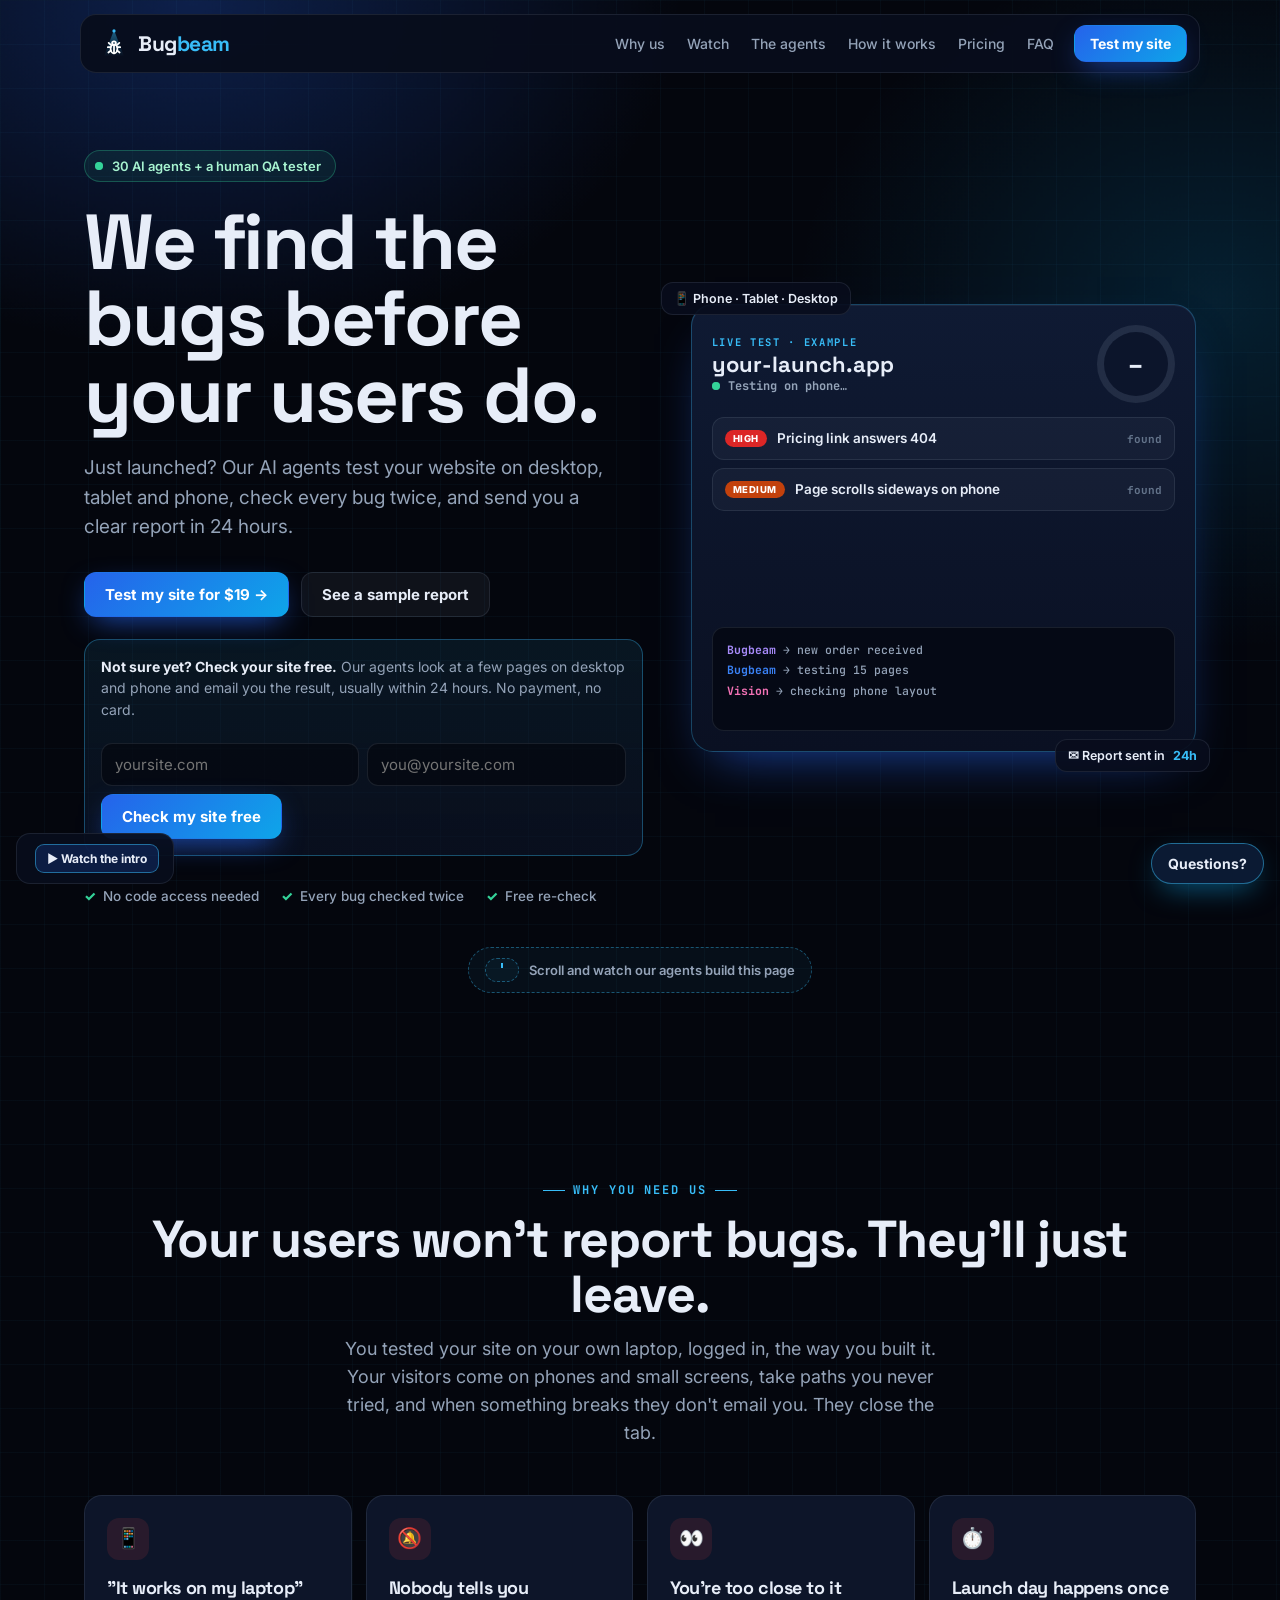
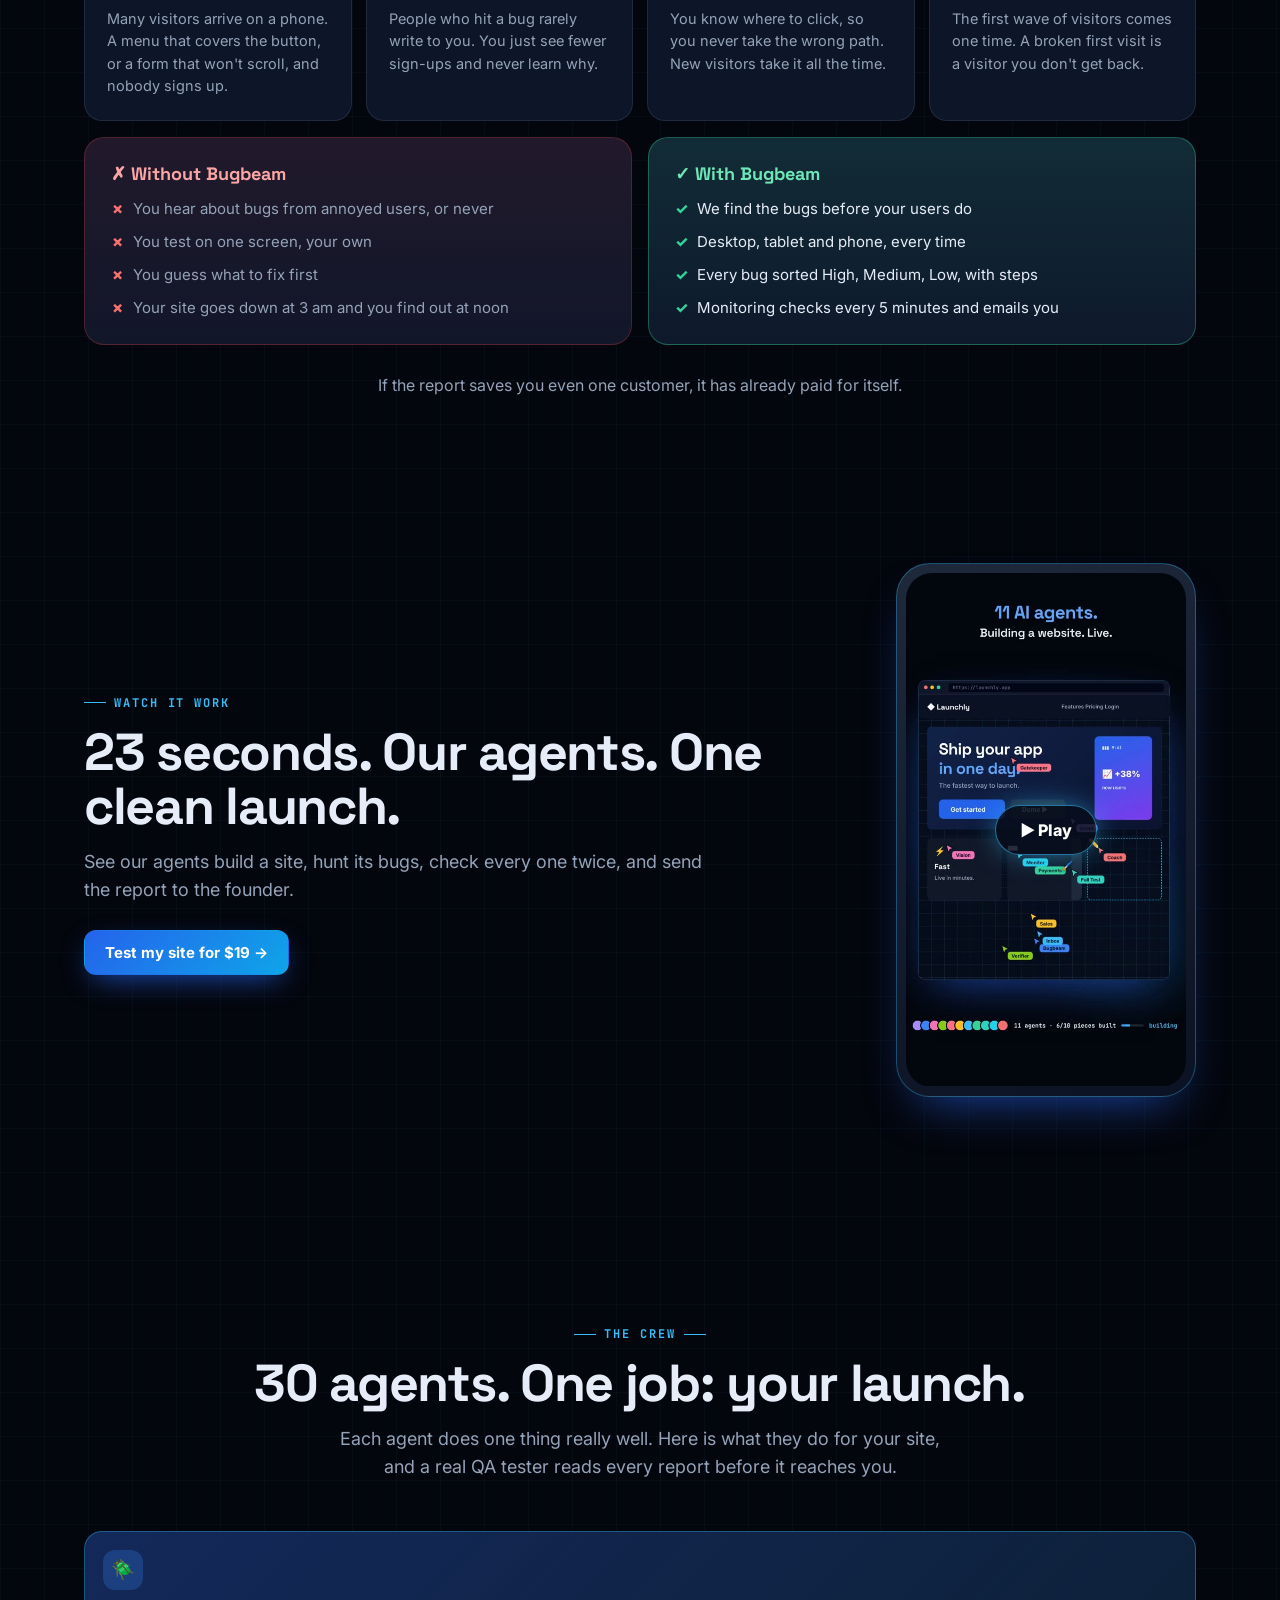
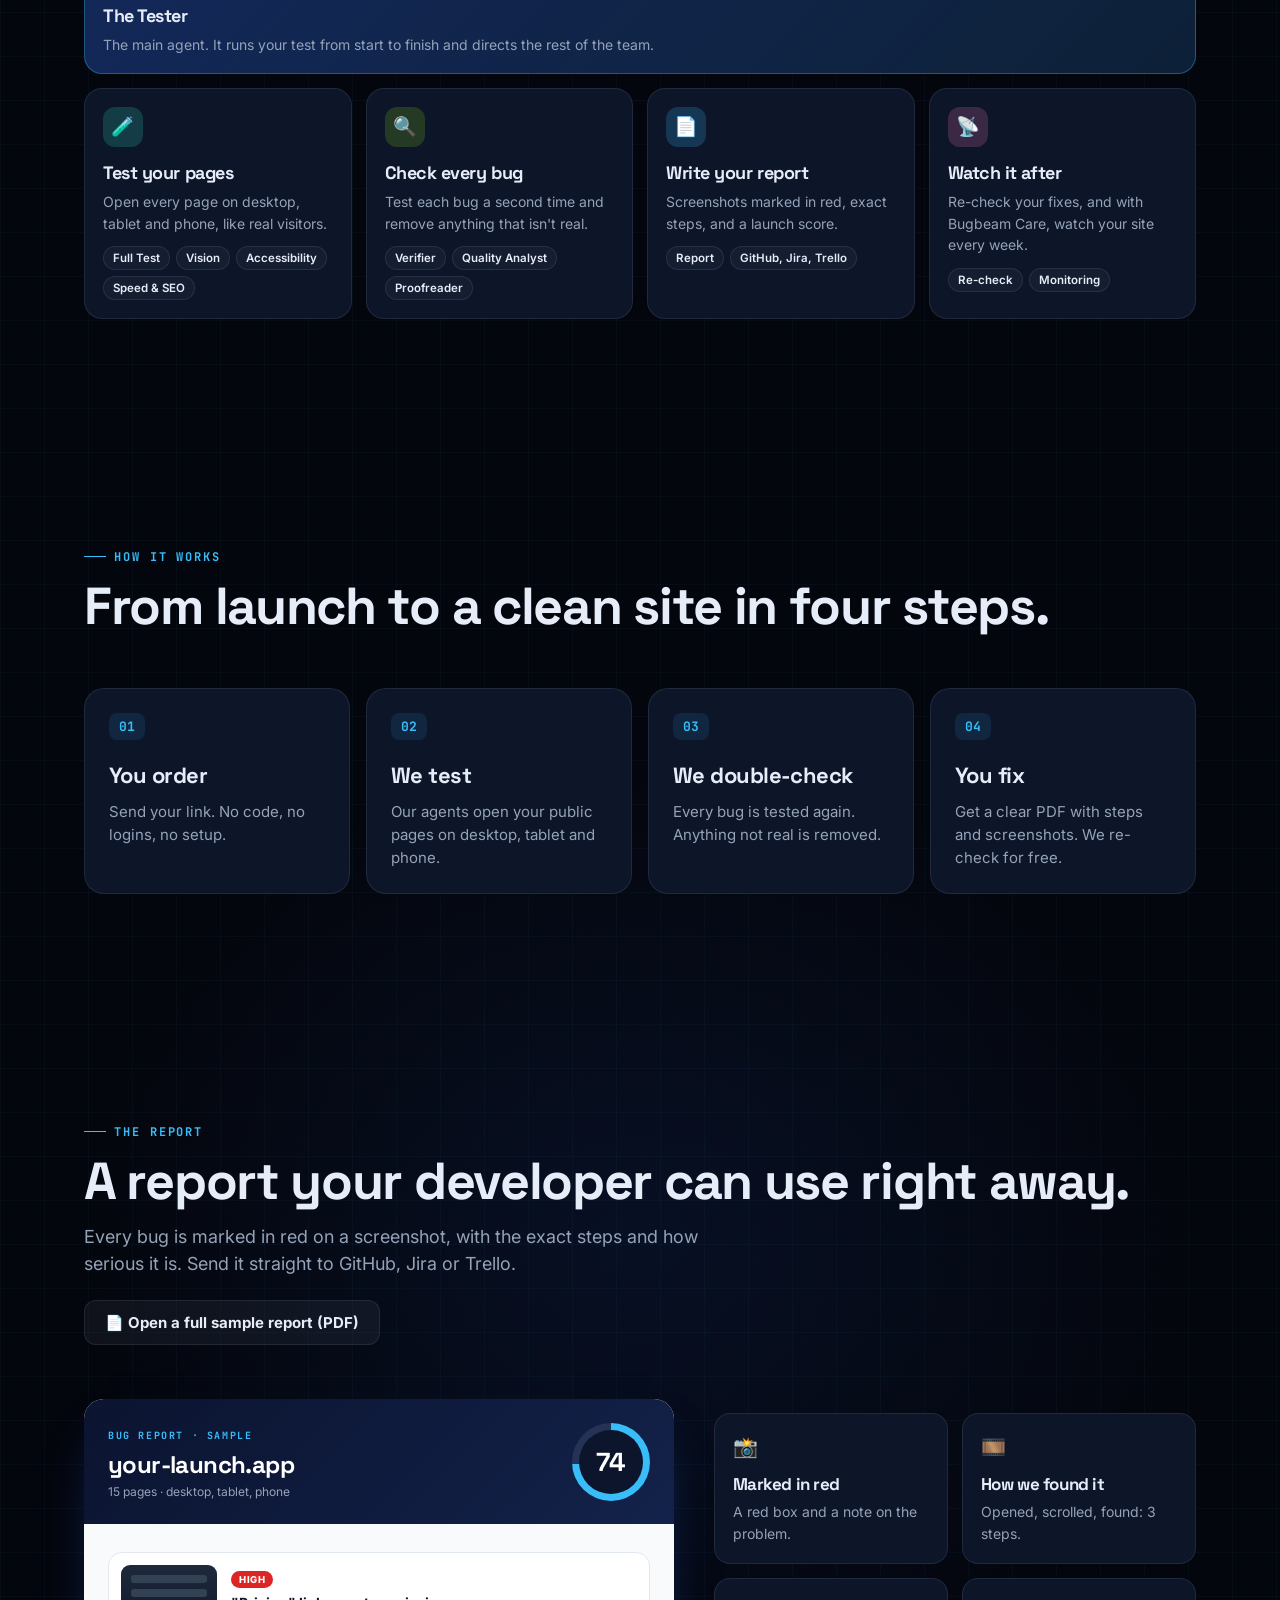
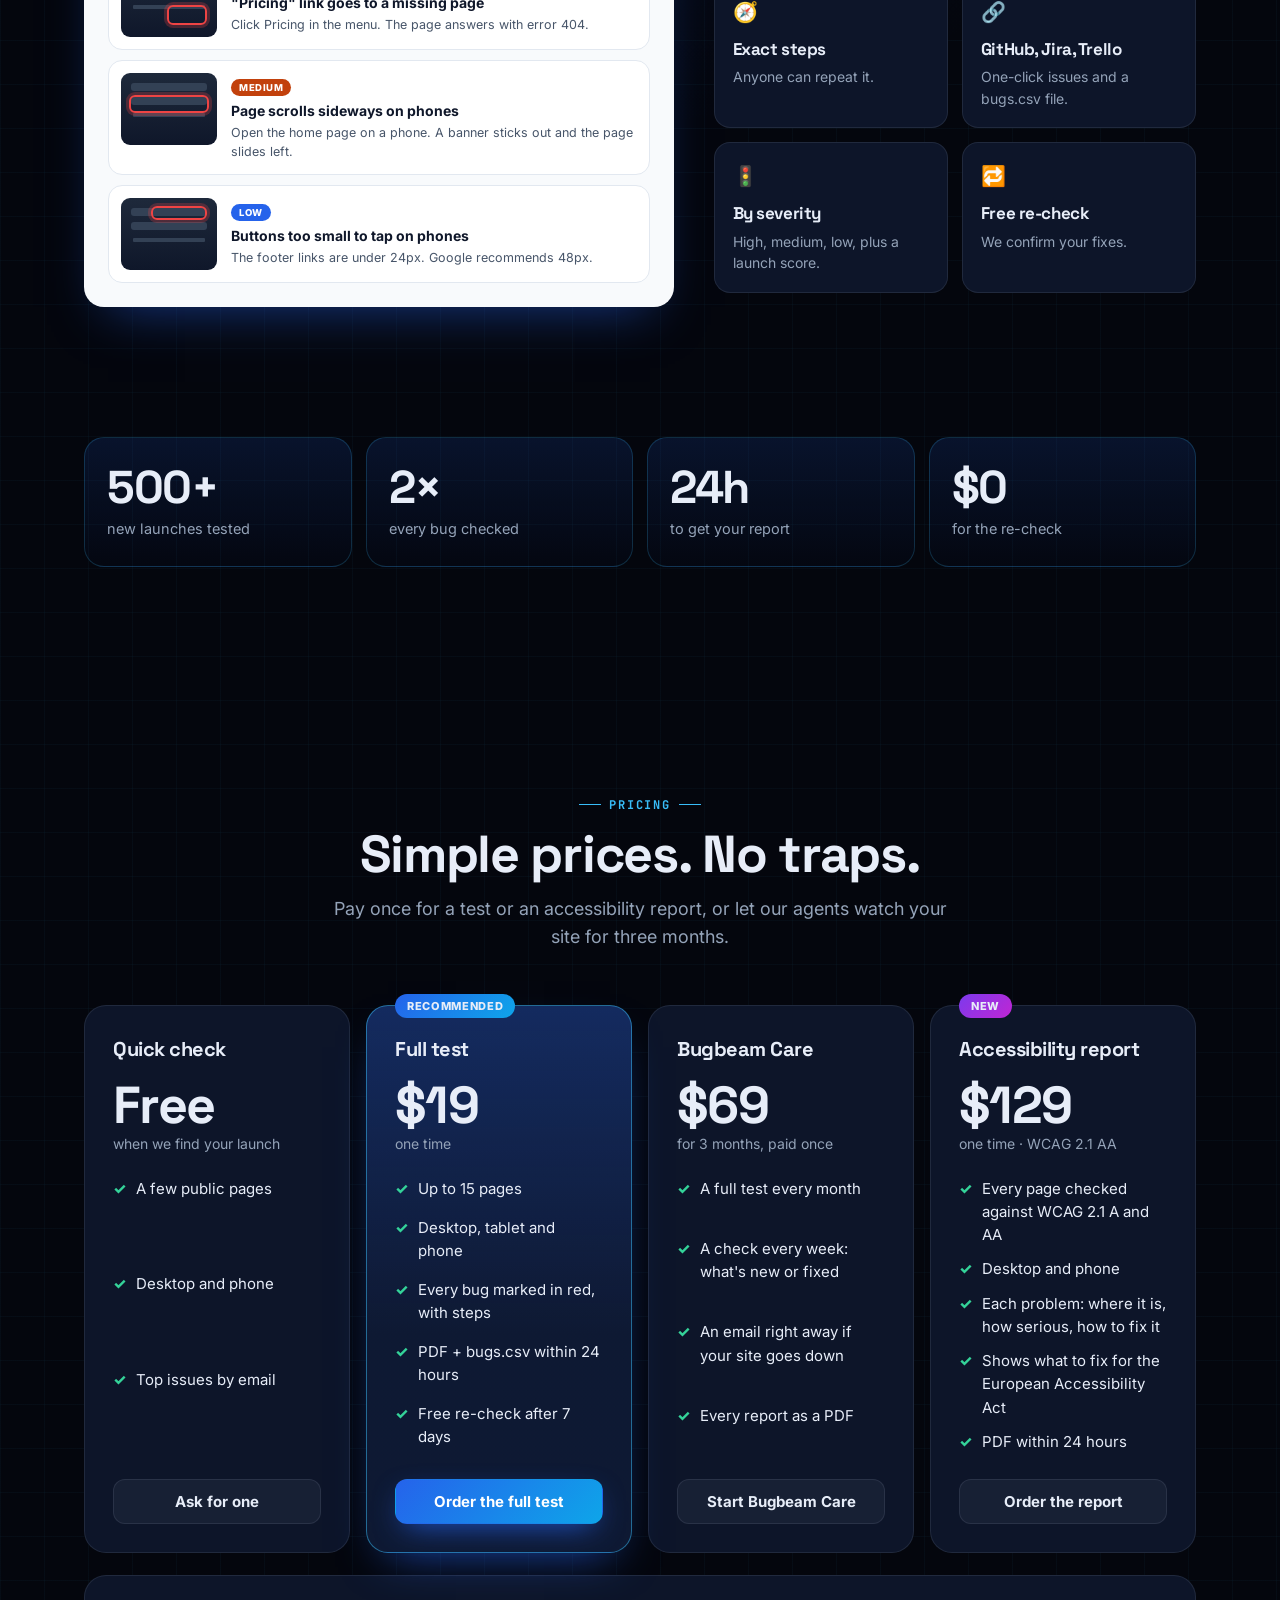
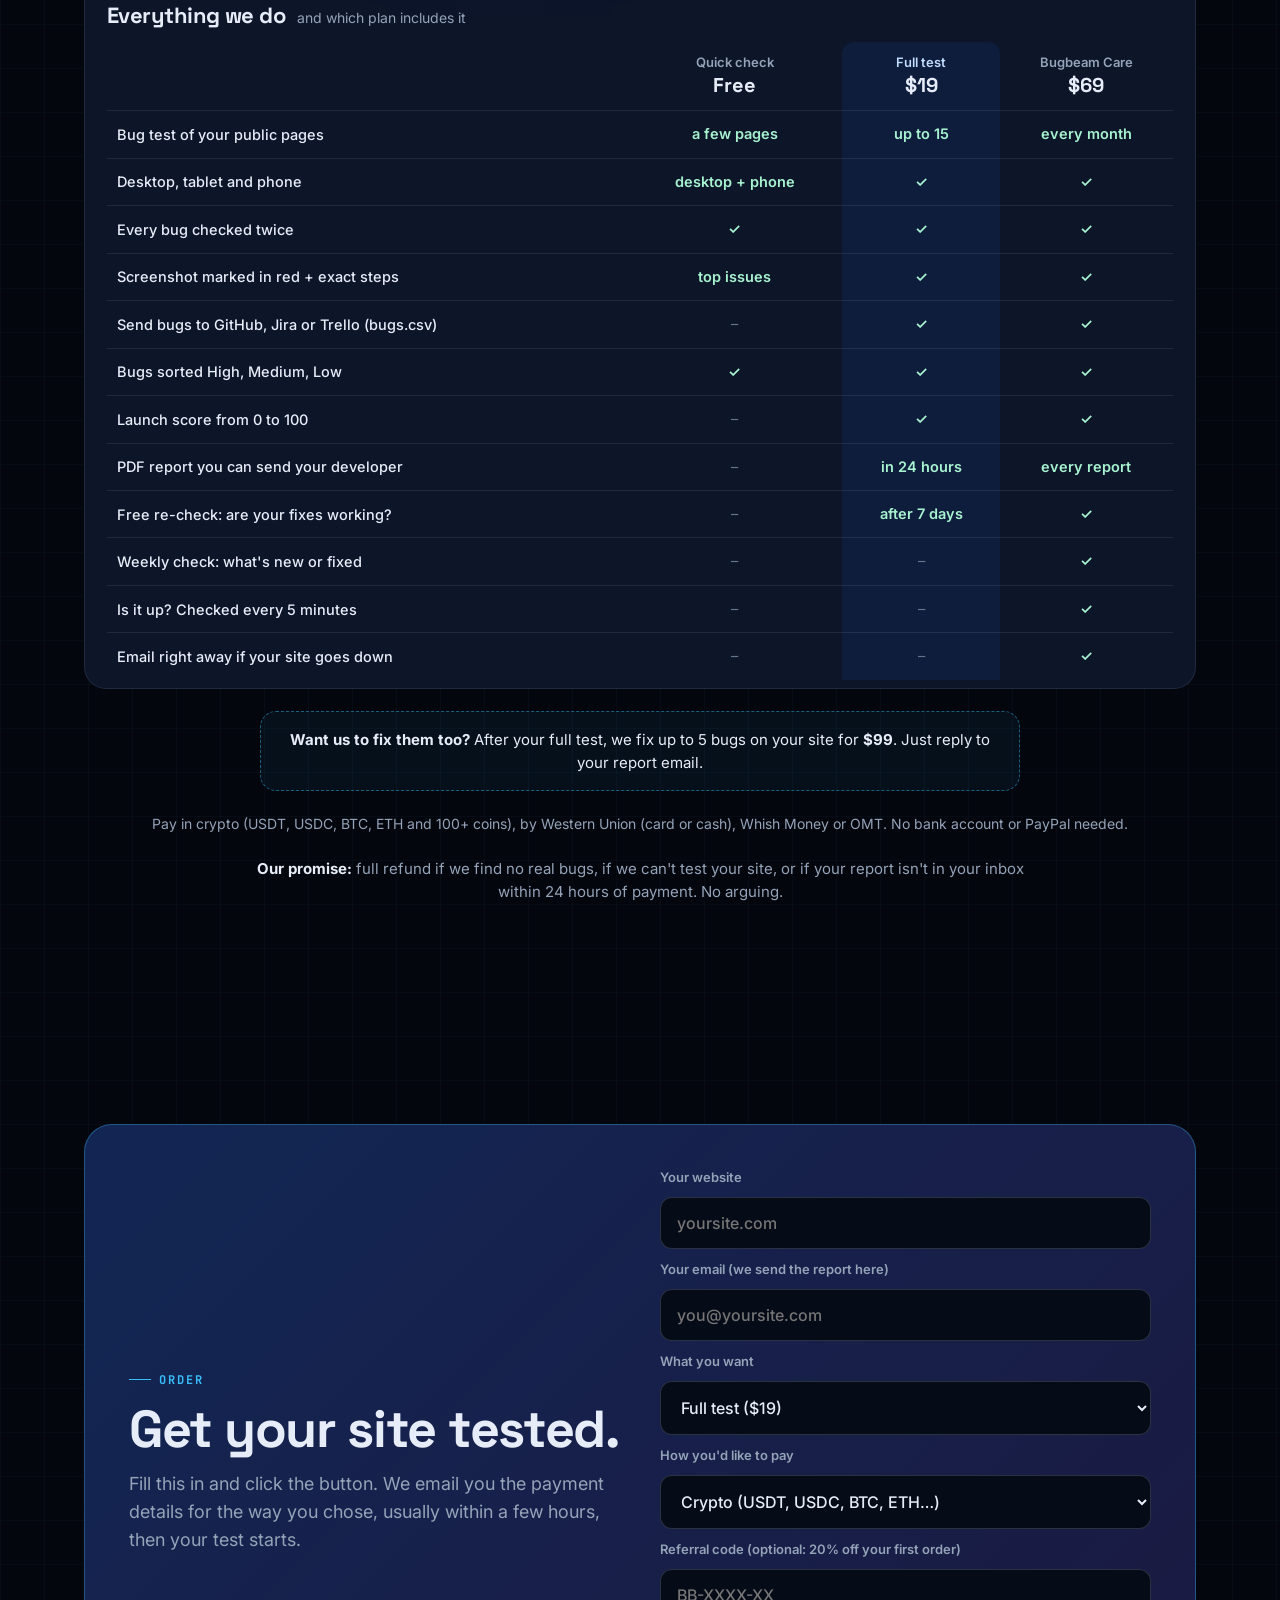
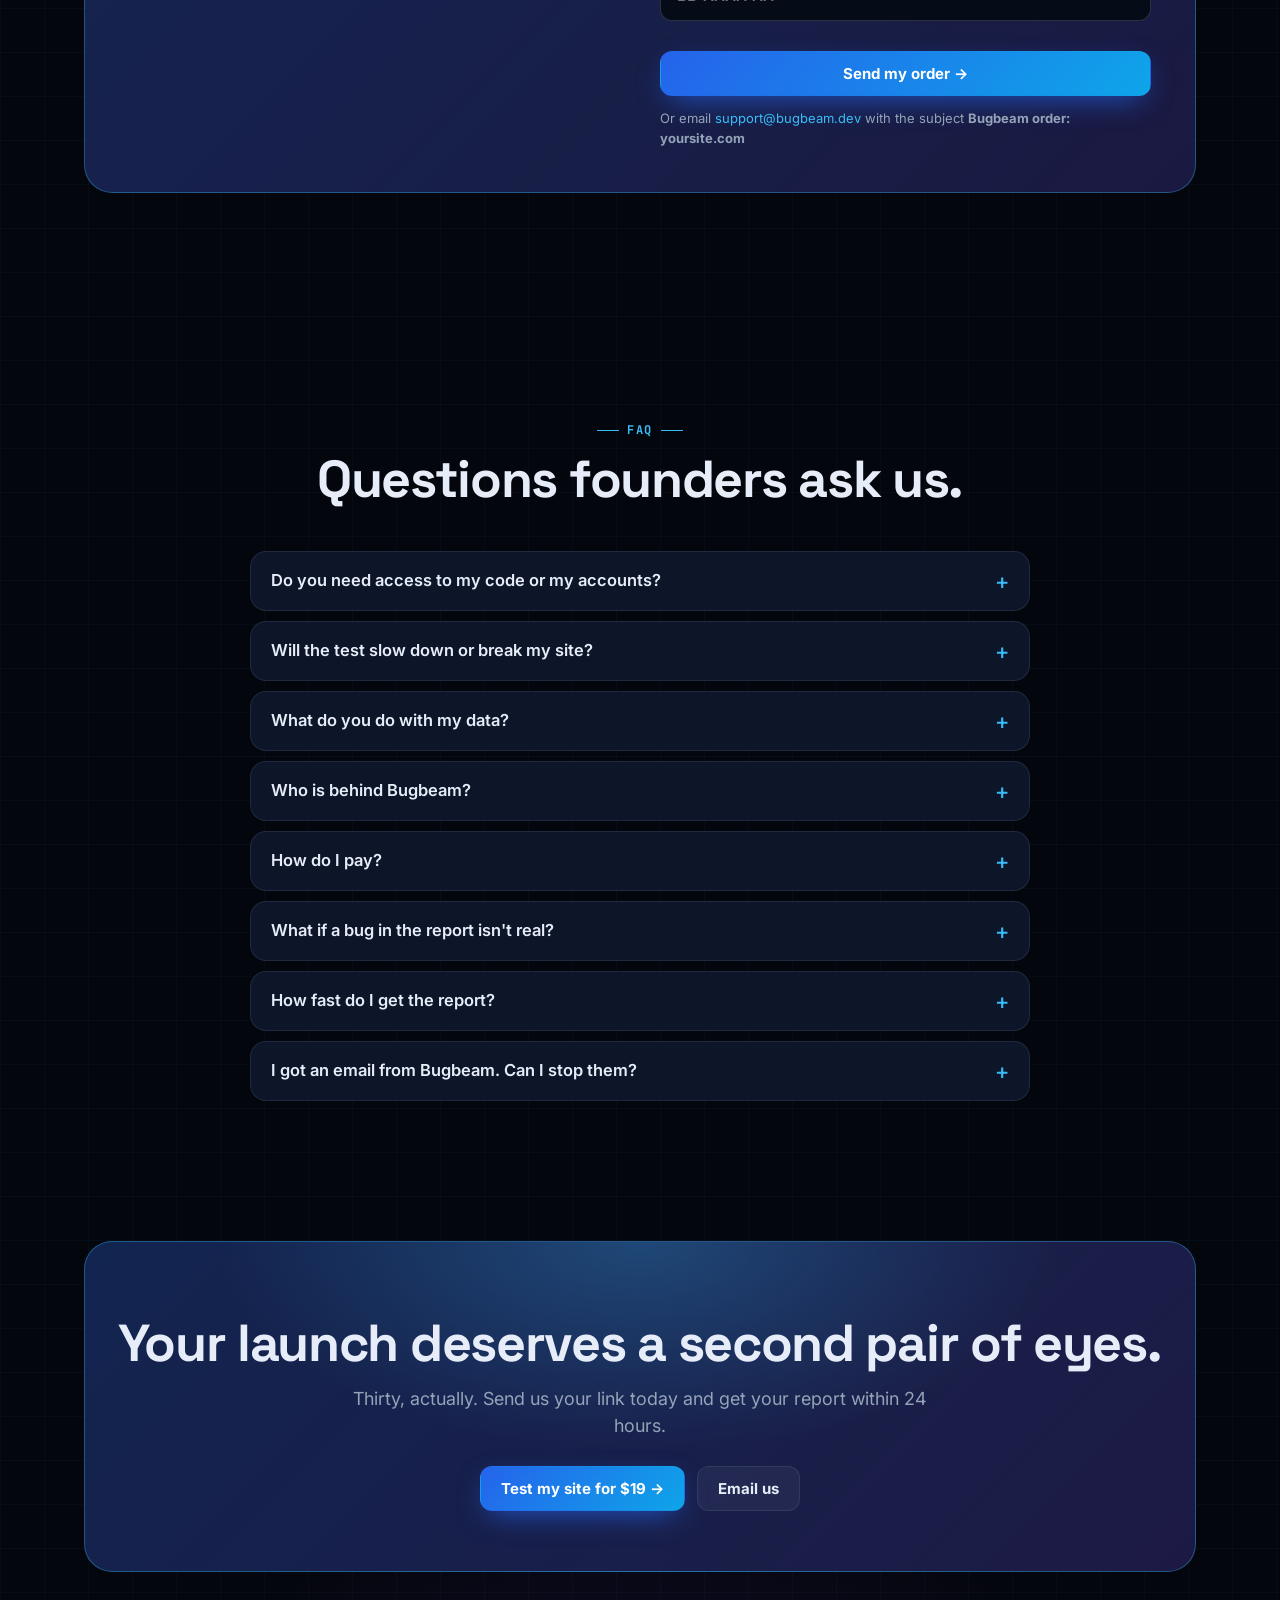
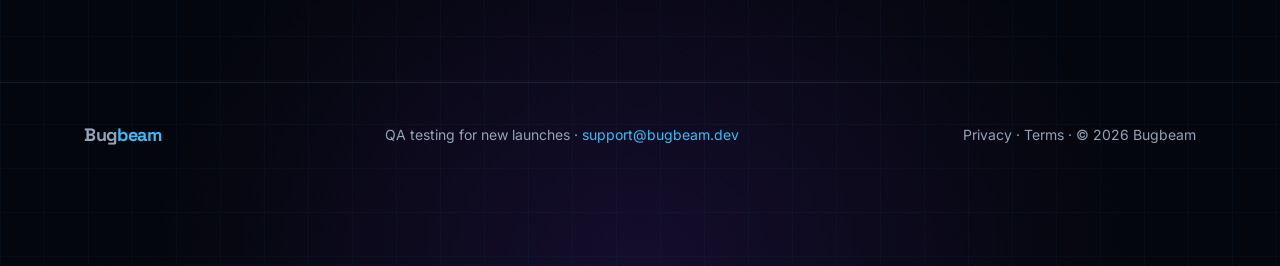
==== commit bf55cf67: "Show the page at once, honest claims, customer-facing agents, 404 page" ====
--- a/index.html
+++ b/index.html
@@ -40,9 +40,9 @@
 <body>
 
 <!-- Fixed layers: background, build outlines, agent cursors -->
-<div class="bgfx"></div>
-<div id="ghosts"></div>
-<div id="crew"></div>
+<div class="bgfx" aria-hidden="true"></div>
+<div id="ghosts" aria-hidden="true"></div>
+<div id="crew" aria-hidden="true"></div>
 
 
 <!-- ============================ NAV ============================ -->
@@ -55,9 +55,10 @@
 
 
 <!-- ============================ HERO ============================ -->
+<main id="main">
 <header class="hero" id="top"><div class="wrap grid">
  <div>
-  <div class="pill bx"><span class="dot"></span><span data-type>30 AI agents online now</span></div>
+  <div class="pill bx"><span class="dot"></span><span data-type>30 AI agents + a human QA tester</span></div>
   <h1 data-type>We find the bugs before your users do.</h1>
   <p class="sub" data-type>Just launched? Our AI agents test your website on desktop, tablet and phone, check every bug twice, and send you a clear report in 24 hours.</p>
   <div class="ctas"><a class="btn pri bx" href="#order">Test my site for $19 →</a><a class="btn sec bx" href="#report">See a sample report</a></div>
@@ -118,14 +119,13 @@
 <section id="crew-sec"><div class="wrap">
  <div class="center"><div class="eyebrow" data-type>The crew</div>
  <h2 class="h2" data-type>30 agents. One job: your launch.</h2>
- <p class="lead" data-type>Each agent does one thing really well. They work in five teams around the Tester: find, test, check, care for you, and grow with you.</p></div>
+ <p class="lead" data-type>Each agent does one thing really well. Here is what they do for your site, and a real QA tester reads every report before it reaches you.</p></div>
  <div class="agents teams">
-  <div class="agent wide bx"><span class="tag">online</span><div class="av" style="background:rgba(59,130,246,.25)">🪲</div><h3 data-type>The Tester</h3><p data-type>The main agent. It runs every test and tells the other 29 agents what to do.</p></div>
-  <div class="agent bx"><div class="av" style="background:rgba(167,139,250,.2)">🛰️</div><h3 data-type>Find · 4 agents</h3><p data-type>Spot new launches and pick the right email to reach the founder.</p><ul class="chips"><li>Lead Scout</li><li>Sales</li><li>Email Checker</li><li>A/B Tester</li></ul></div>
-  <div class="agent bx"><div class="av" style="background:rgba(45,212,191,.2)">🧪</div><h3 data-type>Test · 6 agents</h3><p data-type>Open every page on desktop, tablet and phone, two sites at a time.</p><ul class="chips"><li>Pre-check</li><li>Parallel Tester</li><li>Full Test</li><li>Vision</li><li>Accessibility</li><li>Speed &amp; SEO</li></ul></div>
-  <div class="agent bx"><div class="av" style="background:rgba(132,204,22,.2)">🔍</div><h3 data-type>Check · 6 agents</h3><p data-type>Test every bug a second time and remove anything that isn't real.</p><ul class="chips"><li>Verifier</li><li>Quality Analyst</li><li>Gatekeeper</li><li>Proofreader</li><li>Self-test</li><li>Dictionaries</li></ul></div>
-  <div class="agent bx"><div class="av" style="background:rgba(56,189,248,.2)">📥</div><h3 data-type>Care · 7 agents</h3><p data-type>Answer you fast, take your payment and watch your site after it's fixed.</p><ul class="chips"><li>Inbox</li><li>Deliverability</li><li>Payments</li><li>Products</li><li>Trust</li><li>Monitoring</li><li>Coach</li></ul></div>
-  <div class="agent bx"><div class="av" style="background:rgba(244,114,182,.2)">🚀</div><h3 data-type>Grow · 6 agents</h3><p data-type>Fix bugs for you, reward referrals and help agencies test client sites.</p><ul class="chips"><li>Store Scout</li><li>Agency Partner</li><li>Upsell</li><li>Referral</li><li>Fix-It</li><li>Content</li></ul></div>
+  <div class="agent wide bx"><div class="av" style="background:rgba(59,130,246,.25)">🪲</div><h3 data-type>The Tester</h3><p data-type>The main agent. It runs your test from start to finish and directs the rest of the team.</p></div>
+  <div class="agent bx"><div class="av" style="background:rgba(45,212,191,.2)">🧪</div><h3 data-type>Test your pages</h3><p data-type>Open every page on desktop, tablet and phone, like real visitors.</p><ul class="chips"><li>Full Test</li><li>Vision</li><li>Accessibility</li><li>Speed &amp; SEO</li></ul></div>
+  <div class="agent bx"><div class="av" style="background:rgba(132,204,22,.2)">🔍</div><h3 data-type>Check every bug</h3><p data-type>Test each bug a second time and remove anything that isn't real.</p><ul class="chips"><li>Verifier</li><li>Quality Analyst</li><li>Proofreader</li></ul></div>
+  <div class="agent bx"><div class="av" style="background:rgba(56,189,248,.2)">📄</div><h3 data-type>Write your report</h3><p data-type>Screenshots marked in red, exact steps, and a launch score.</p><ul class="chips"><li>Report</li><li>GitHub, Jira, Trello</li></ul></div>
+  <div class="agent bx"><div class="av" style="background:rgba(244,114,182,.2)">📡</div><h3 data-type>Watch it after</h3><p data-type>Re-check your fixes, and with Bugbeam Care, watch your site every week.</p><ul class="chips"><li>Re-check</li><li>Monitoring</li></ul></div>
  </div>
 </div></section>
 
@@ -172,7 +172,7 @@
 
 <!-- ========================= NUMBERS STRIP ======================= -->
 <section style="padding-top:20px"><div class="wrap"><div class="nums">
- <div class="num bx"><b data-type>3</b><span data-type>screen sizes tested</span></div>
+ <div class="num bx"><b data-type>500+</b><span data-type>new launches tested</span></div>
  <div class="num bx"><b data-type>2×</b><span data-type>every bug checked</span></div>
  <div class="num bx"><b data-type>24h</b><span data-type>to get your report</span></div>
  <div class="num bx"><b data-type>$0</b><span data-type>for the re-check</span></div>
@@ -186,7 +186,7 @@
  <p class="lead" data-type>Pay once for a test or an accessibility report, or let our agents watch your site for three months.</p></div>
  <div class="prices">
   <div class="price bx"><h3 data-type>Quick check</h3><div class="amt">Free</div><div class="per">when we find your launch</div><ul><li>A few public pages</li><li>Desktop and phone</li><li>Top issues by email</li></ul><a class="btn sec" href="#order" data-plan="Free quick check">Ask for one</a></div>
-  <div class="price best bx"><span class="badge">Most popular</span><h3 data-type>Full test</h3><div class="amt">$19</div><div class="per">one time</div><ul><li>Up to 15 pages</li><li>Desktop, tablet and phone</li><li>Every bug marked in red, with steps</li><li>PDF + bugs.csv within 24 hours</li><li>Free re-check after 7 days</li></ul><a class="btn pri" href="#order" data-plan="Full test ($19)">Order the full test</a></div>
+  <div class="price best bx"><span class="badge">Recommended</span><h3 data-type>Full test</h3><div class="amt">$19</div><div class="per">one time</div><ul><li>Up to 15 pages</li><li>Desktop, tablet and phone</li><li>Every bug marked in red, with steps</li><li>PDF + bugs.csv within 24 hours</li><li>Free re-check after 7 days</li></ul><a class="btn pri" href="#order" data-plan="Full test ($19)">Order the full test</a></div>
   <div class="price bx"><h3 data-type>Bugbeam Care</h3><div class="amt">$69</div><div class="per">for 3 months, paid once</div><ul><li>A full test every month</li><li>A check every week: what's new or fixed</li><li>An email right away if your site goes down</li><li>Every report as a PDF</li></ul><a class="btn sec" href="#order" data-plan="Bugbeam Care ($69 for 3 months)">Start Bugbeam Care</a></div>
   <div class="price bx" style="position:relative"><span class="badge" style="background:linear-gradient(135deg,#7C3AED,#C026D3)">New</span><h3 data-type>Accessibility report</h3><div class="amt">$129</div><div class="per">one time · WCAG 2.1 AA</div><ul><li>Every page checked against WCAG 2.1 A and AA</li><li>Desktop and phone</li><li>Each problem: where it is, how serious, how to fix it</li><li>Shows what to fix for the European Accessibility Act</li><li>PDF within 24 hours</li></ul><a class="btn sec" href="#order" data-plan="Accessibility report ($129, WCAG 2.1 AA)">Order the report</a></div>
  </div>
@@ -194,20 +194,20 @@
  <div class="cmp bx">
   <div class="cmph"><h3>Everything we do</h3><span>and which plan includes it</span></div>
   <table>
-   <thead><tr><th></th><th>Quick check<b>Free</b></th><th class="hl">Full test<b>$19</b></th><th>Bugbeam Care<b>$69</b></th></tr></thead>
+   <thead><tr><th scope="col"><span class="srh">What you get</span></th><th scope="col">Quick check<b>Free</b></th><th scope="col" class="hl">Full test<b>$19</b></th><th scope="col">Bugbeam Care<b>$69</b></th></tr></thead>
    <tbody>
-    <tr><td>Bug test of your public pages</td><td>a few pages</td><td class="hl">up to 15</td><td>every month</td></tr>
-    <tr><td>Desktop, tablet and phone</td><td>desktop + phone</td><td class="hl">✓</td><td>✓</td></tr>
-    <tr><td>Every bug checked twice</td><td>✓</td><td class="hl">✓</td><td>✓</td></tr>
-    <tr><td>Screenshot marked in red + exact steps</td><td>top issues</td><td class="hl">✓</td><td>✓</td></tr>
-    <tr><td>Send bugs to GitHub, Jira or Trello (bugs.csv)</td><td class="no">–</td><td class="hl">✓</td><td>✓</td></tr>
-    <tr><td>Bugs sorted High, Medium, Low</td><td>✓</td><td class="hl">✓</td><td>✓</td></tr>
-    <tr><td>Launch score from 0 to 100</td><td class="no">–</td><td class="hl">✓</td><td>✓</td></tr>
-    <tr><td>PDF report you can send your developer</td><td class="no">–</td><td class="hl">in 24 hours</td><td>every report</td></tr>
-    <tr><td>Free re-check: are your fixes working?</td><td class="no">–</td><td class="hl">after 7 days</td><td>✓</td></tr>
-    <tr><td>Weekly check: what's new or fixed</td><td class="no">–</td><td class="no hl">–</td><td>✓</td></tr>
-    <tr><td>Is it up? Checked every 5 minutes</td><td class="no">–</td><td class="no hl">–</td><td>✓</td></tr>
-    <tr><td>Email right away if your site goes down</td><td class="no">–</td><td class="no hl">–</td><td>✓</td></tr>
+    <tr><th scope="row">Bug test of your public pages</th><td>a few pages</td><td class="hl">up to 15</td><td>every month</td></tr>
+    <tr><th scope="row">Desktop, tablet and phone</th><td>desktop + phone</td><td class="hl">✓</td><td>✓</td></tr>
+    <tr><th scope="row">Every bug checked twice</th><td>✓</td><td class="hl">✓</td><td>✓</td></tr>
+    <tr><th scope="row">Screenshot marked in red + exact steps</th><td>top issues</td><td class="hl">✓</td><td>✓</td></tr>
+    <tr><th scope="row">Send bugs to GitHub, Jira or Trello (bugs.csv)</th><td class="no">–</td><td class="hl">✓</td><td>✓</td></tr>
+    <tr><th scope="row">Bugs sorted High, Medium, Low</th><td>✓</td><td class="hl">✓</td><td>✓</td></tr>
+    <tr><th scope="row">Launch score from 0 to 100</th><td class="no">–</td><td class="hl">✓</td><td>✓</td></tr>
+    <tr><th scope="row">PDF report you can send your developer</th><td class="no">–</td><td class="hl">in 24 hours</td><td>every report</td></tr>
+    <tr><th scope="row">Free re-check: are your fixes working?</th><td class="no">–</td><td class="hl">after 7 days</td><td>✓</td></tr>
+    <tr><th scope="row">Weekly check: what's new or fixed</th><td class="no">–</td><td class="no hl">–</td><td>✓</td></tr>
+    <tr><th scope="row">Is it up? Checked every 5 minutes</th><td class="no">–</td><td class="no hl">–</td><td>✓</td></tr>
+    <tr><th scope="row">Email right away if your site goes down</th><td class="no">–</td><td class="no hl">–</td><td>✓</td></tr>
    </tbody>
   </table>
  </div>
@@ -219,7 +219,7 @@
 
 <!-- ============================ ORDER =========================== -->
 <section id="order"><div class="wrap"><div class="order bx">
- <div><div class="eyebrow">Order</div><h2 class="h2" data-type>Get your site tested.</h2><p class="lead" data-type>Fill this in and click the button. Our agents reply to your email within minutes with the payment details for the way you chose, then your test starts.</p></div>
+ <div><div class="eyebrow">Order</div><h2 class="h2" data-type>Get your site tested.</h2><p class="lead" data-type>Fill this in and click the button. We email you the payment details for the way you chose, usually within a few hours, then your test starts.</p></div>
  <form id="f">
   <label for="site">Your website</label><input id="site" placeholder="yoursite.com" required autocomplete="url">
   <label for="cemail">Your email (we send the report here)</label><input id="cemail" type="email" placeholder="you@yoursite.com" required autocomplete="email">
@@ -261,6 +261,8 @@
 </div></div></section>
 
 
+</main>
+
 <!-- ============================ FOOTER =========================== -->
 <footer><div class="wrap"><a class="logo" href="#top" style="font-size:18px"><span>Bug<b>beam</b></span></a><span>QA testing for new launches · <a href="mailto:support@bugbeam.dev" style="color:var(--cyan)">support@bugbeam.dev</a></span><span><a href="privacy.html" style="color:var(--mut)">Privacy</a> · <a href="terms.html" style="color:var(--mut)">Terms</a> · © 2026 Bugbeam</span></div></footer>
 
@@ -270,7 +272,7 @@
  <div id="helppanel" role="dialog" aria-label="Quick answers" hidden><div class="hph"><b>Quick answers</b><button type="button" id="helpx" aria-label="Close">✕</button></div><div id="helpbody"></div></div></div>
 
 <!-- Build-progress HUD (bottom-left) -->
-<div id="hud"><div class="avs" id="hudav"></div><span id="hudtxt">building this page</span><div class="bar"><i id="hudbar"></i></div><button id="replay" type="button">▶ Watch the intro</button></div>
+<div id="hud"><div class="avs" id="hudav"></div><span id="hudtxt" aria-hidden="true">building this page</span><div class="bar"><i id="hudbar"></i></div><button id="replay" type="button">▶ Watch the intro</button></div>
 
 </body>
 </html>
--- a/styles.css
+++ b/styles.css
@@ -120,7 +120,7 @@
 .bugrow .tt{min-width:0}
 .bugrow.fa{opacity:.45}.bugrow.fa .tt{text-decoration:line-through}.bugrow .st{white-space:nowrap}
 .sev{font:800 9.5px Inter;letter-spacing:.06em;padding:3px 8px;border-radius:999px;color:#fff;text-transform:uppercase;flex:none}
-.sev.h{background:var(--hi)}.sev.m{background:var(--md)}.sev.l{background:var(--lo)}
+.sev.h{background:#DC2626}.sev.m{background:#C2410C}.sev.l{background:#2563EB}   /* deeper than --hi/--md/--lo: white 9.5px text readable (4.5:1+) */
 .log{margin-top:14px;padding:12px 14px;border-radius:12px;background:#050915;border:1px solid var(--line);font:500 11.5px/1.75 'JetBrains Mono';color:var(--mut);height:104px;overflow:hidden}
 .log b{font-weight:700}
 /* floating labels beside the card */
@@ -164,7 +164,7 @@
 .agent .tag{position:absolute;top:16px;right:16px;font:700 10px 'JetBrains Mono';color:var(--ok);display:flex;align-items:center;gap:5px}
 .agent .tag::before{content:"";width:6px;height:6px;border-radius:50%;background:var(--ok)}
 .agent.wide{grid-column:span 2;background:linear-gradient(135deg,rgba(37,99,235,.25),rgba(14,165,233,.08)),var(--card);border-color:rgba(56,189,248,.35)}
-.agents.teams{grid-template-columns:repeat(3,minmax(0,1fr))}.teams .agent.wide{grid-column:auto}
+.agents.teams{grid-template-columns:repeat(4,minmax(0,1fr))}.teams .agent.wide{grid-column:1/-1}   /* the Tester on top, its 4 teams in one row */
 .chips{list-style:none;padding:0;margin:12px 0 0;display:flex;flex-wrap:wrap;gap:6px}
 .chips li{font:600 11.5px Inter;color:var(--txt);padding:4px 9px;border-radius:999px;border:1px solid var(--line);background:rgba(148,163,184,.06)}
 .addon{margin:22px auto 0;max-width:760px;padding:16px 20px;border-radius:16px;border:1px dashed rgba(56,189,248,.45);background:rgba(56,189,248,.06);text-align:center;font-size:15px;color:var(--txt)}
@@ -226,7 +226,8 @@
 .cmp th{font:600 13px Inter;color:var(--mut);padding:12px 10px;text-align:center;vertical-align:bottom}
 .cmp th b{display:block;font:700 20px 'Space Grotesk';color:var(--txt);margin-top:2px}
 .cmp td{padding:12px 10px;border-top:1px solid var(--line);text-align:center;color:var(--txt)}
-.cmp td:first-child{text-align:left;color:var(--txt);font-weight:500}
+.cmp td:first-child,.cmp tbody th{text-align:left;color:var(--txt);font:500 14.5px Inter;border-top:1px solid var(--line);vertical-align:middle}
+.srh{position:absolute;width:1px;height:1px;overflow:hidden;clip:rect(0 0 0 0);white-space:nowrap}
 .cmp td.no{color:var(--dim)}
 .cmp td:not(:first-child):not(.no){color:#A7F3D0;font-weight:600}
 .cmp .hl{background:rgba(37,99,235,.1)}
@@ -343,6 +344,7 @@
  .cmp{padding:16px 10px 4px}
  .cmp table{font-size:12.5px}
  .cmp th,.cmp td{padding:10px 5px}
+ .cmp tbody th{font-size:12.5px}
  .cmp th{font-size:11px}
  .cmp th b{font-size:16px}
  .final{padding:40px 18px}
@@ -387,7 +389,7 @@
  #replay{margin-left:0;padding:6px 10px;font-size:11.5px}
  #helpbtn{padding:9px 13px;font-size:13px}
 }
-body.typing #hud,body.typing #help{opacity:0;pointer-events:none;transform:translateY(calc(100% + 24px))}
+body.typing #hud,body.typing #help,body.fieldbelow #hud,body.fieldbelow #help{opacity:0;pointer-events:none;transform:translateY(calc(100% + 24px))}
 #help{transition:opacity .25s ease,transform .25s ease}
 
 /* Very small phones (320-380px, e.g. iPhone SE): tighter menu and order form, so nothing sticks out sideways */
@@ -402,3 +404,6 @@
  .h-captcha{transform:scale(.88);transform-origin:0 0;height:68px;width:267px}
  .fqcap .h-captcha{height:68px}
 }
+
+/* Before "Watch the intro" is tapped, the bottom bar is only the button: no progress bar, no agent dots */
+#hud:not(.on) .avs,#hud:not(.on) .bar,#hud:not(.on) #hudtxt{display:none}
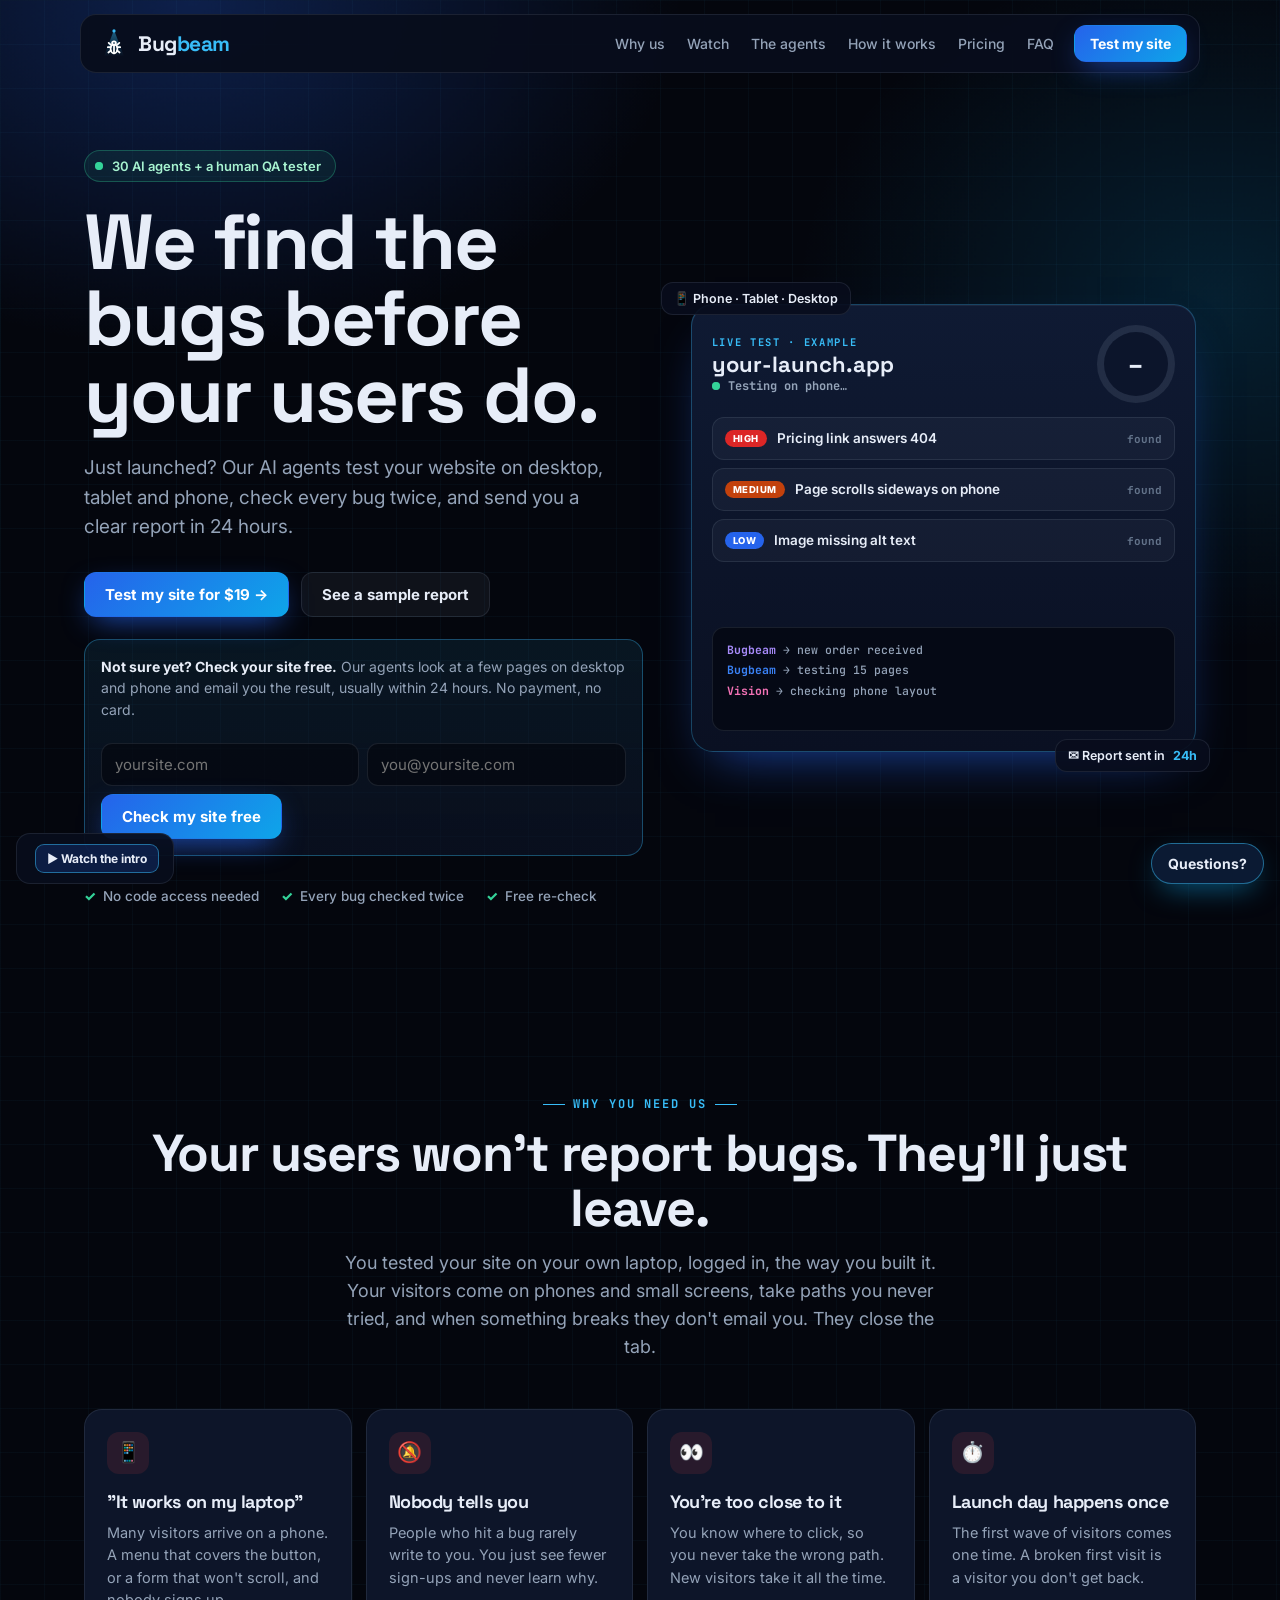
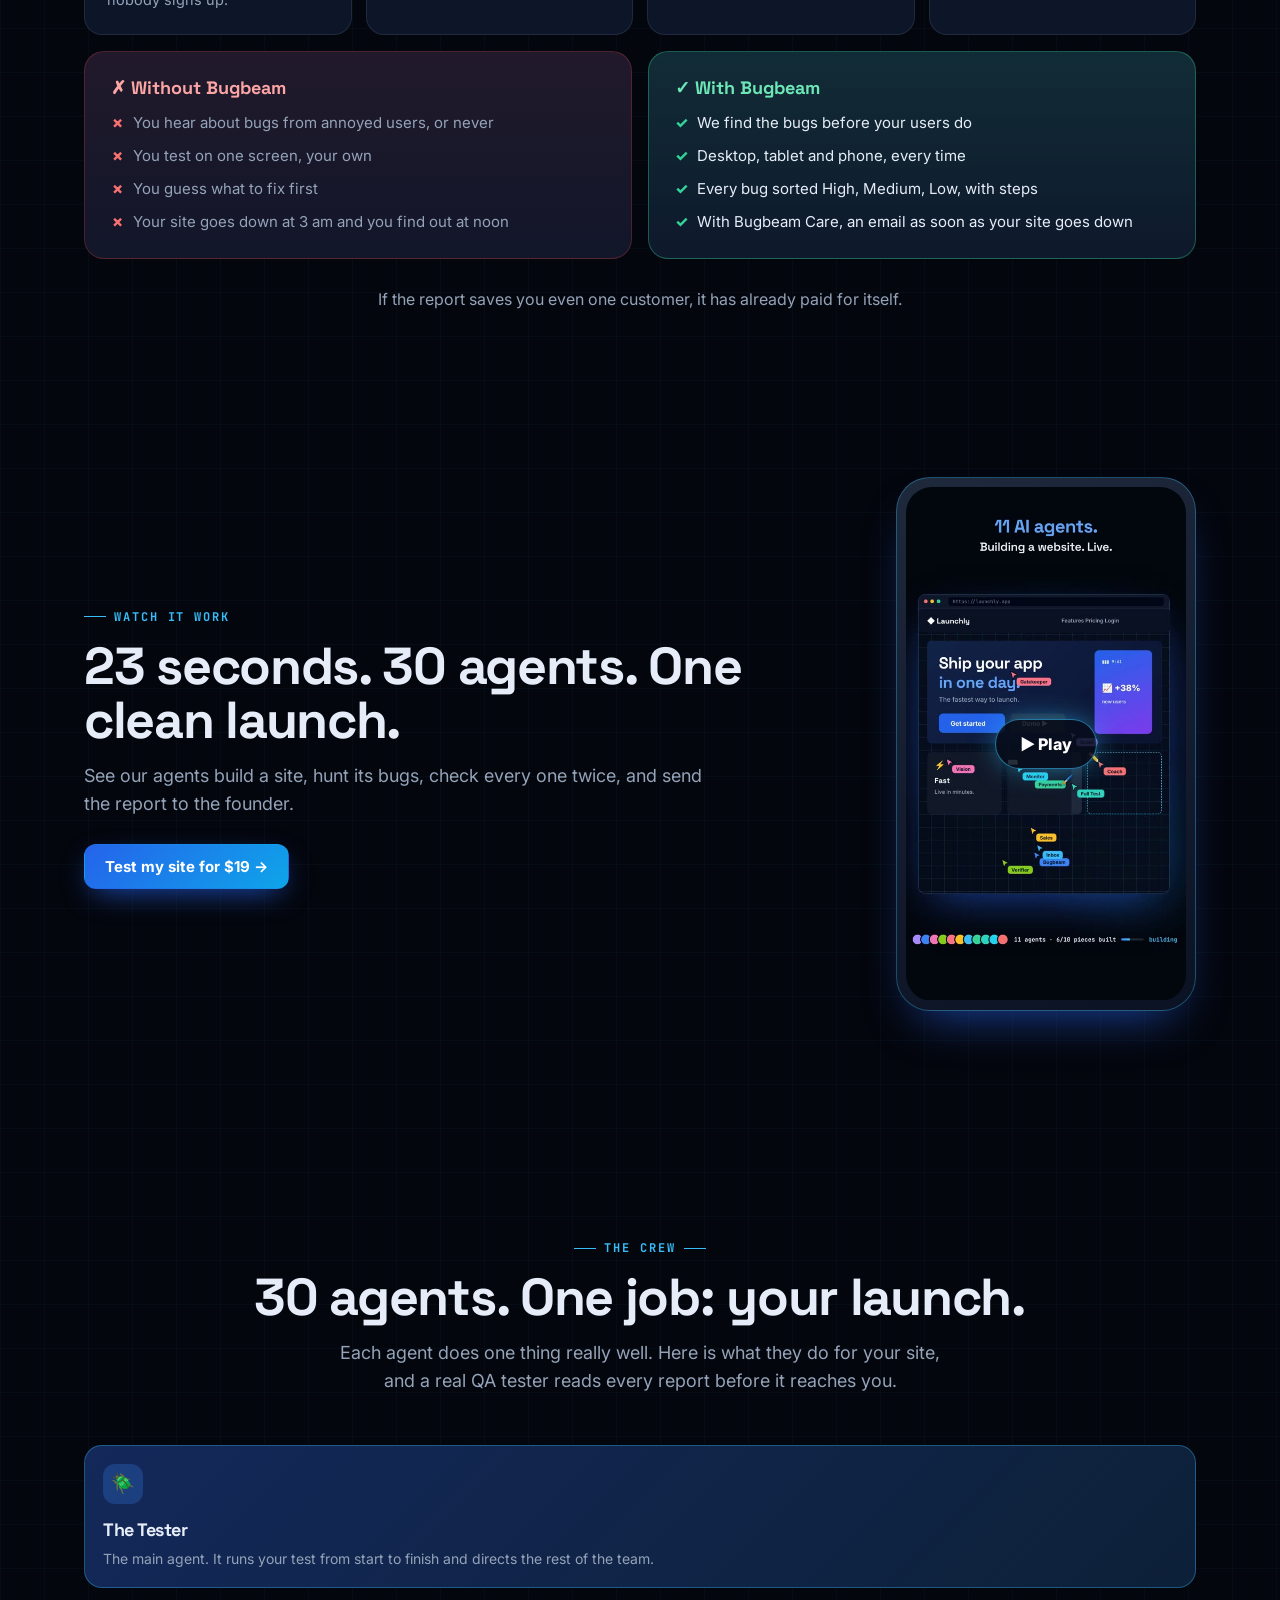
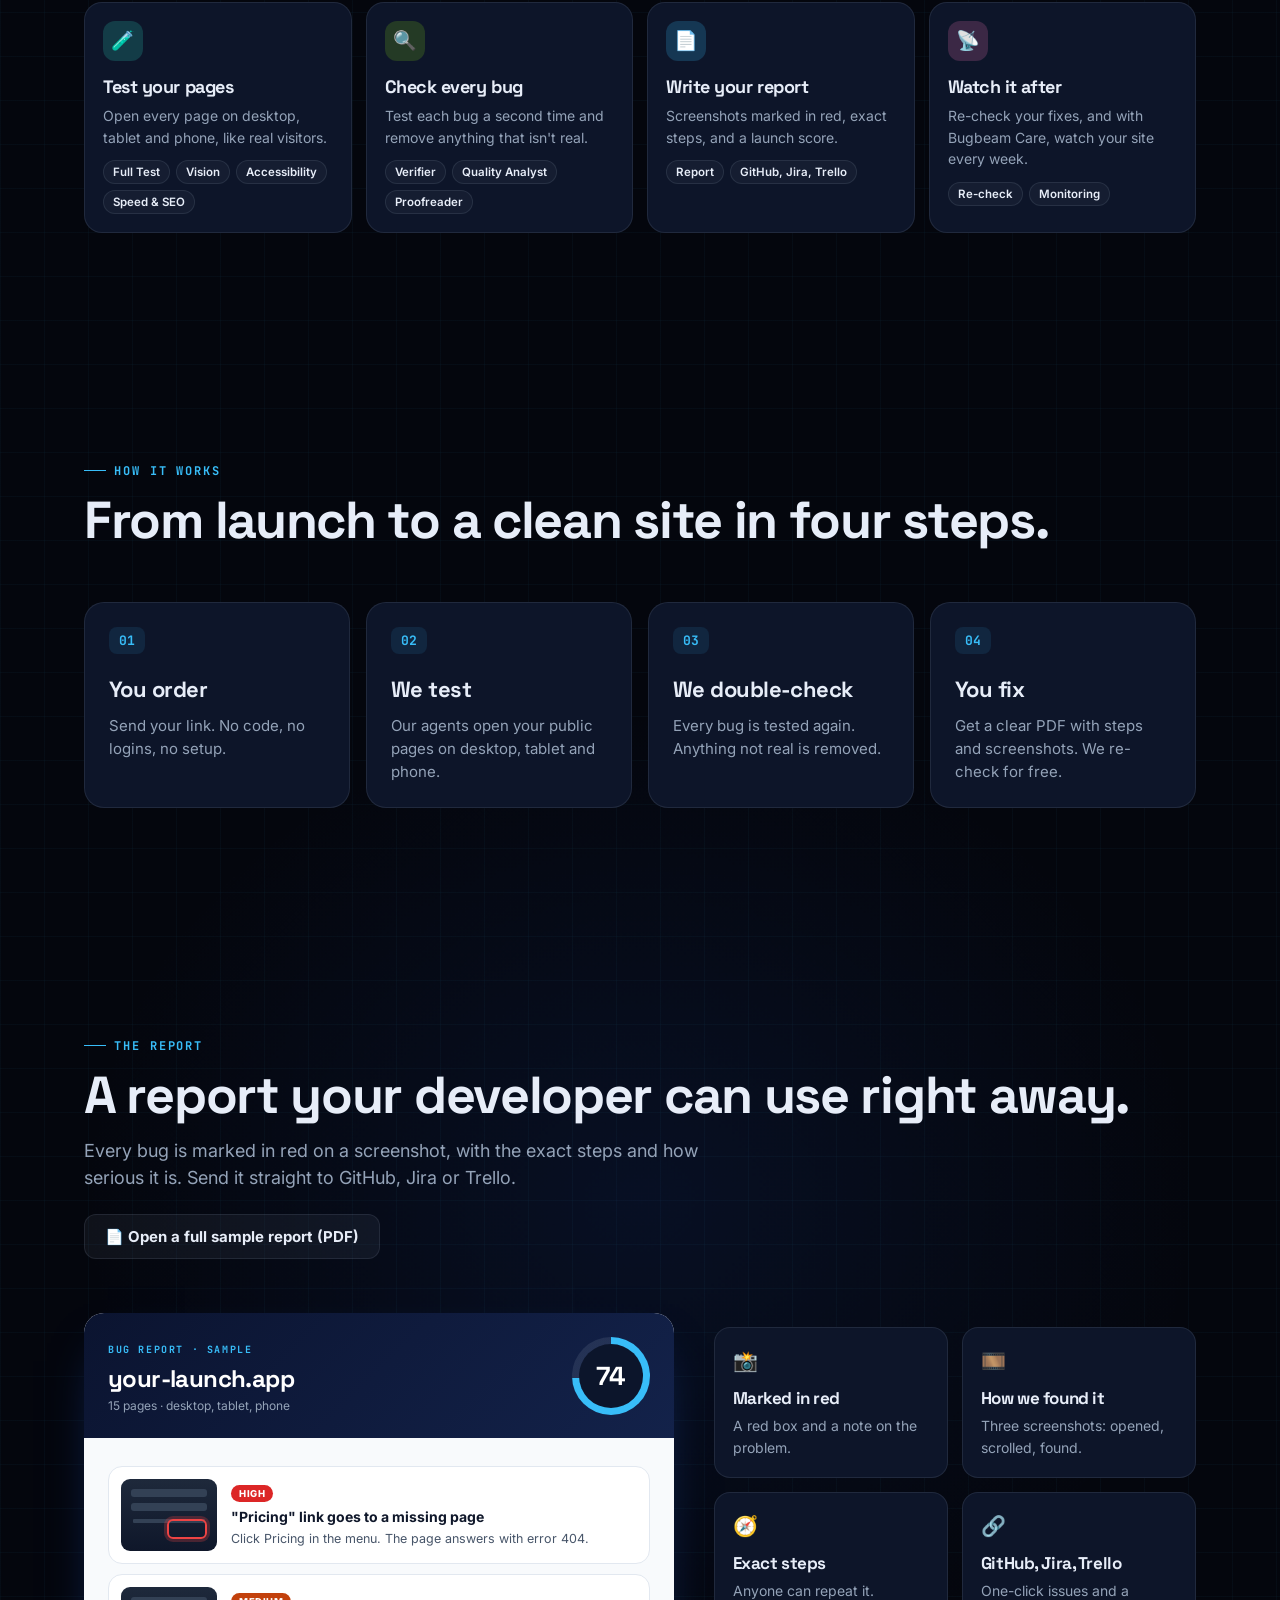
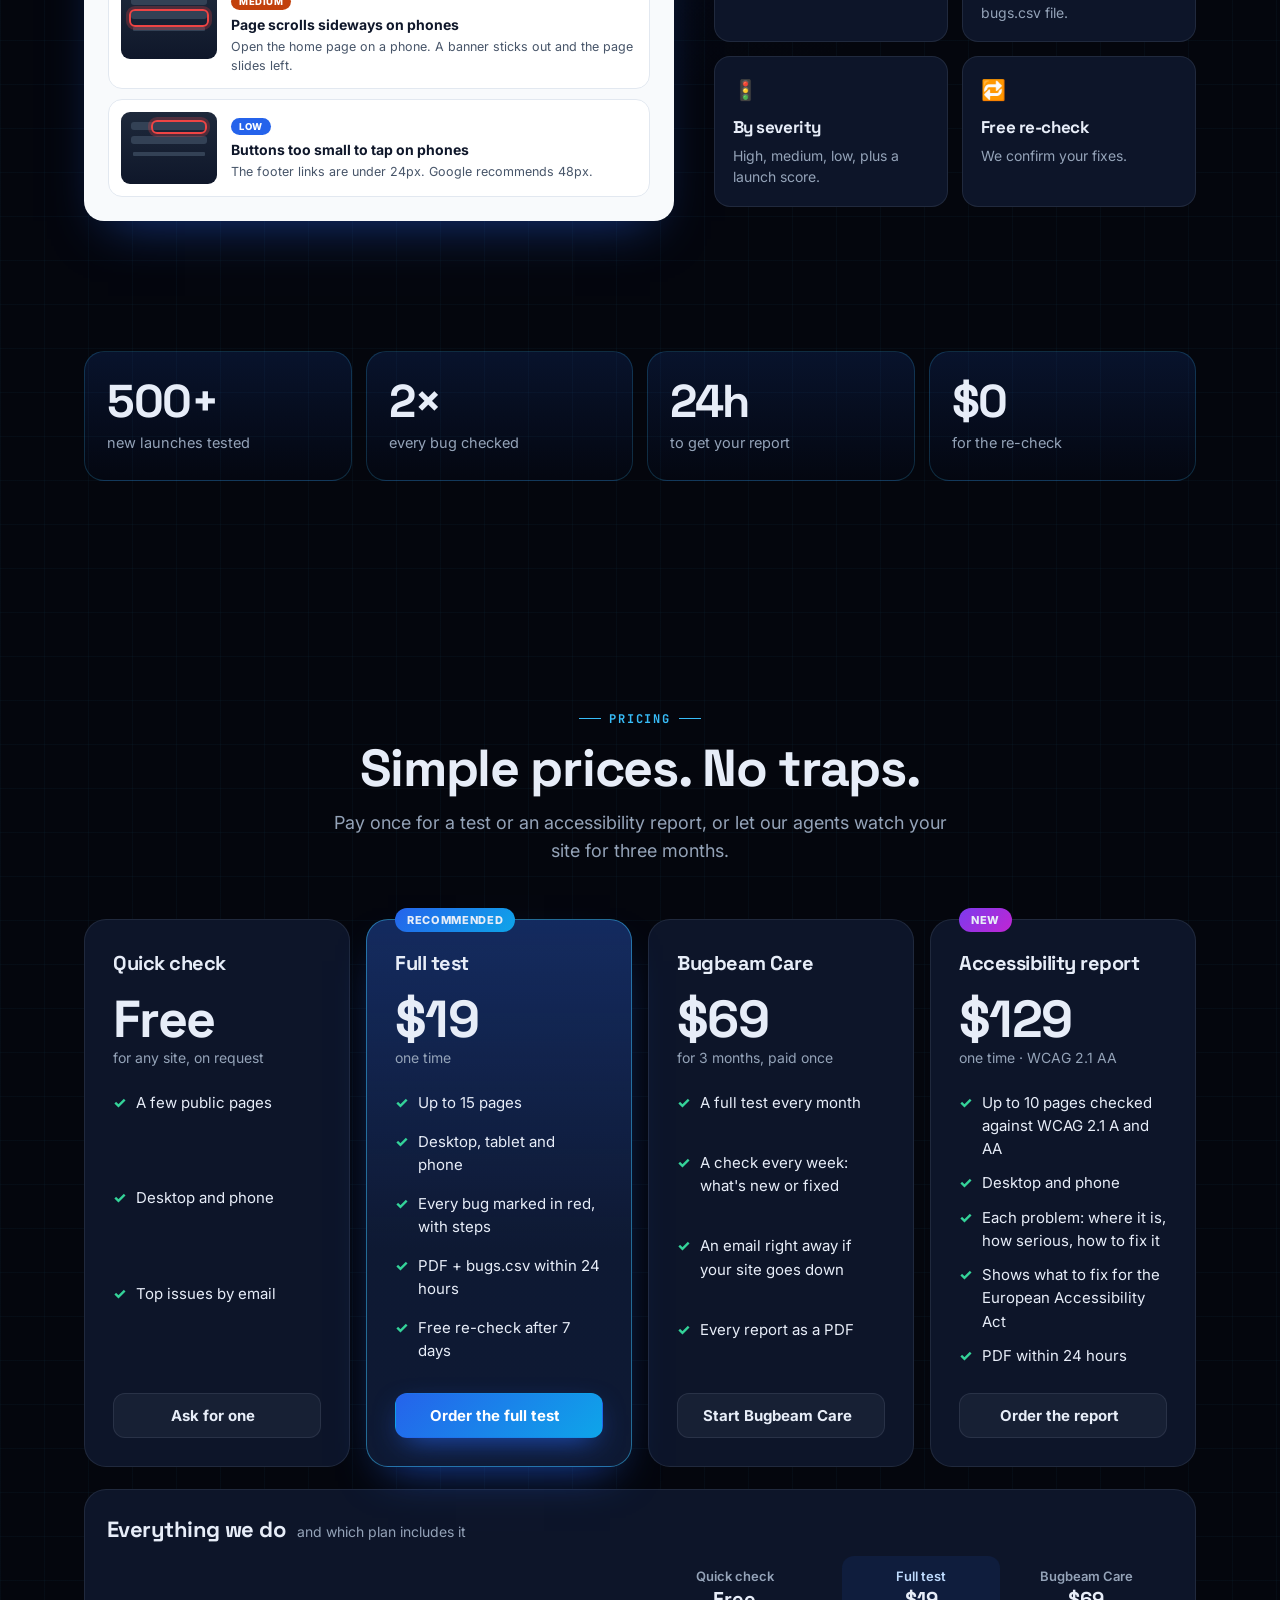
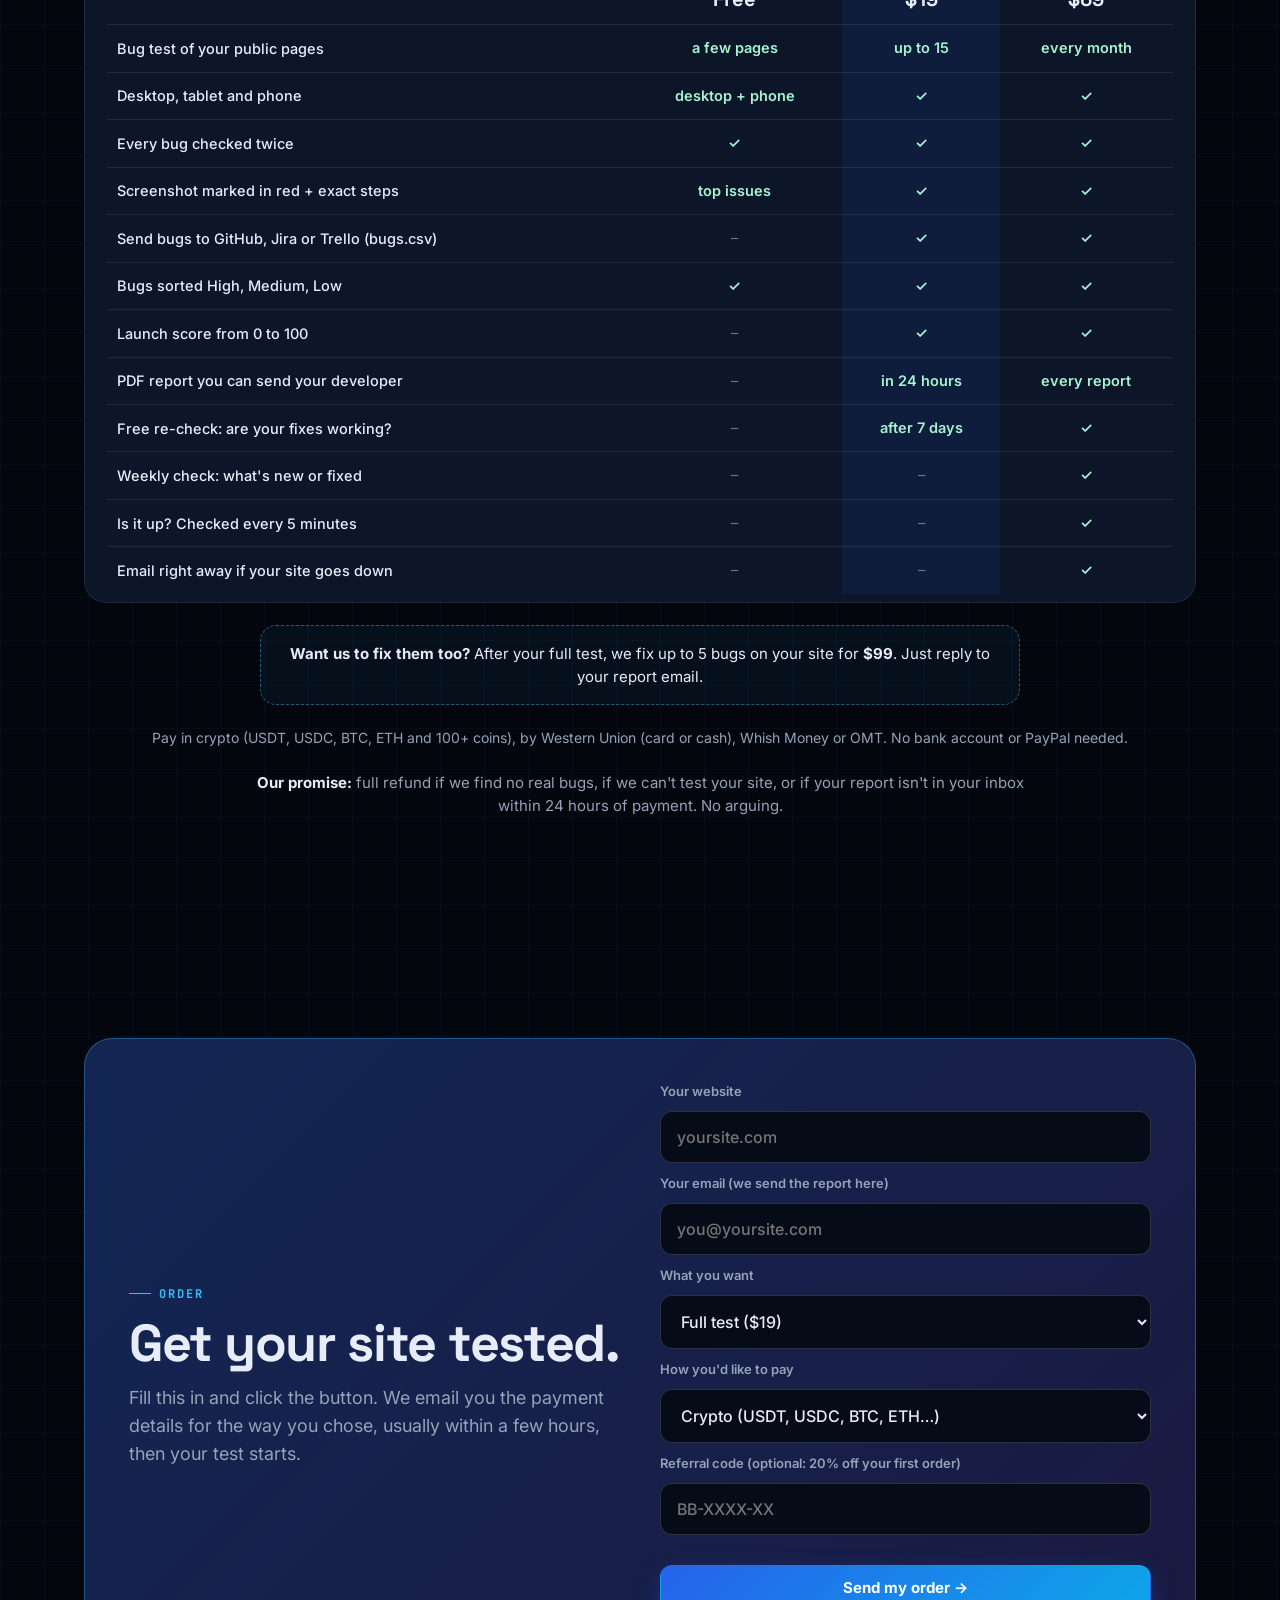
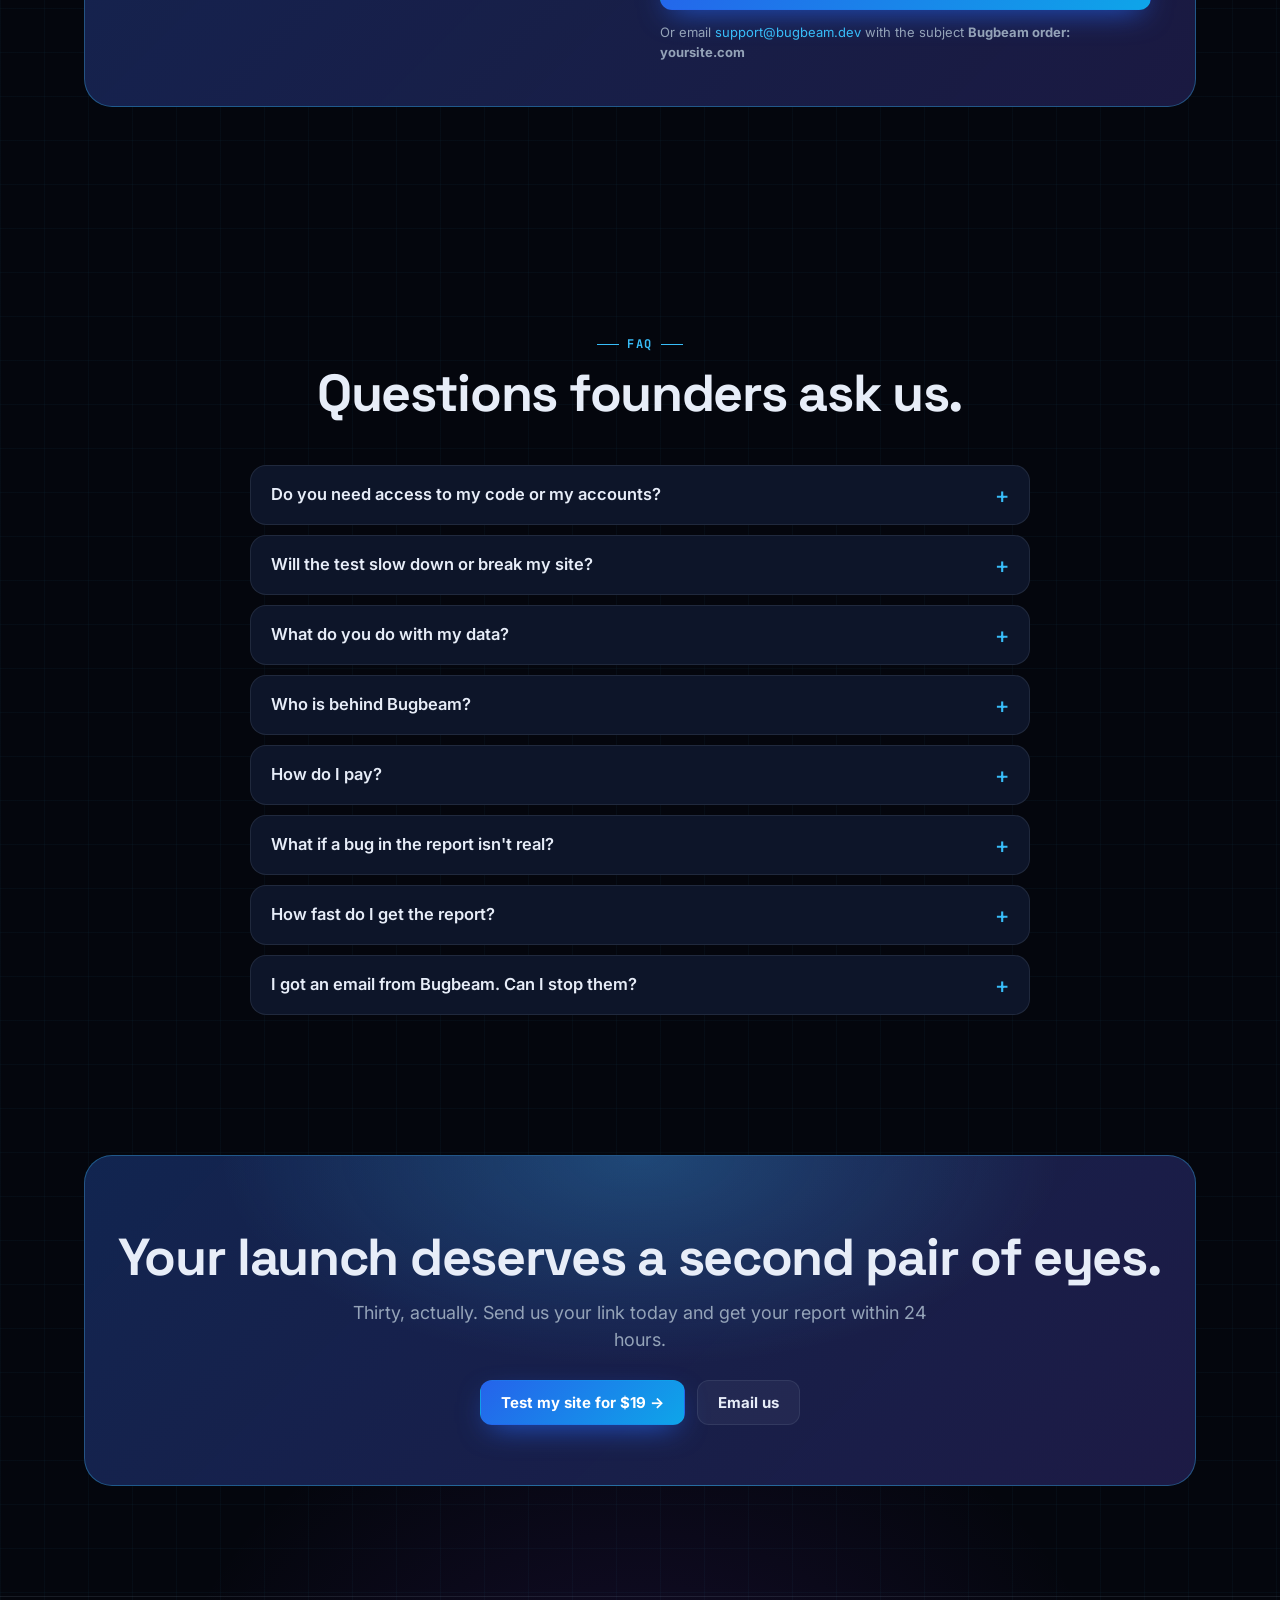
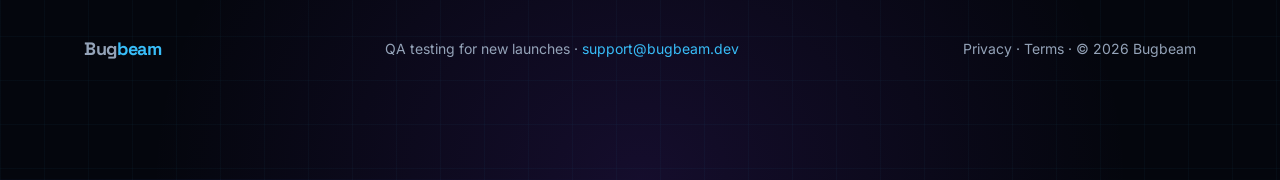
==== commit caf35942: "Accurate wording: nightly testing, 10-page a11y, terms and privacy updated" ====
--- a/index.html
+++ b/index.html
@@ -82,7 +82,6 @@
   <div class="float" style="right:-14px;bottom:-20px;animation-delay:-2.5s">✉ Report sent in <b style="color:var(--cyan)">24h</b></div>
  </div>
 </div>
-<div class="hint"><span><span class="mouse"></span>Scroll and watch our agents build this page</span></div>
 </header>
 
 
@@ -99,7 +98,7 @@
  </div>
  <div class="vs">
   <div class="vcol bad bx"><div class="vh">✗ Without Bugbeam</div><ul><li data-type>You hear about bugs from annoyed users, or never</li><li data-type>You test on one screen, your own</li><li data-type>You guess what to fix first</li><li data-type>Your site goes down at 3 am and you find out at noon</li></ul></div>
-  <div class="vcol good bx"><div class="vh">✓ With Bugbeam</div><ul><li data-type>We find the bugs before your users do</li><li data-type>Desktop, tablet and phone, every time</li><li data-type>Every bug sorted High, Medium, Low, with steps</li><li data-type>Monitoring checks every 5 minutes and emails you</li></ul></div>
+  <div class="vcol good bx"><div class="vh">✓ With Bugbeam</div><ul><li data-type>We find the bugs before your users do</li><li data-type>Desktop, tablet and phone, every time</li><li data-type>Every bug sorted High, Medium, Low, with steps</li><li data-type>With Bugbeam Care, an email as soon as your site goes down</li></ul></div>
  </div>
  <p class="paynote" style="font-size:16px;margin-top:28px" data-type>If the report saves you even one customer, it has already paid for itself.</p>
 </div></section>
@@ -108,7 +107,7 @@
 <!-- ======================== WATCH IT WORK ======================== -->
 <section id="watch" style="padding-top:40px"><div class="wrap watch">
  <div><div class="eyebrow" data-type>Watch it work</div>
- <h2 class="h2" data-type>23 seconds. Our agents. One clean launch.</h2>
+ <h2 class="h2" data-type>23 seconds. 30 agents. One clean launch.</h2>
  <p class="lead" data-type>See our agents build a site, hunt its bugs, check every one twice, and send the report to the founder.</p>
  <div class="ctas" style="margin-top:26px"><a class="btn pri" href="#order">Test my site for $19 →</a></div></div>
  <div class="phone bx"><video src="bugbeam-building-live-v2.mp4" poster="video-poster.jpg" muted loop playsinline webkit-playsinline preload="metadata" aria-label="Bugbeam agents building and testing a website"></video><button class="vplay" type="button" hidden aria-label="Play the video">▶ Play</button></div>
@@ -160,7 +159,7 @@
   </div>
   <div class="feats">
    <div class="feat bx"><div class="ic">📸</div><h3 data-type>Marked in red</h3><p data-type>A red box and a note on the problem.</p></div>
-   <div class="feat bx"><div class="ic">🎞️</div><h3 data-type>How we found it</h3><p data-type>Opened, scrolled, found: 3 steps.</p></div>
+   <div class="feat bx"><div class="ic">🎞️</div><h3 data-type>How we found it</h3><p data-type>Three screenshots: opened, scrolled, found.</p></div>
    <div class="feat bx"><div class="ic">🧭</div><h3 data-type>Exact steps</h3><p data-type>Anyone can repeat it.</p></div>
    <div class="feat bx"><div class="ic">🔗</div><h3 data-type>GitHub, Jira, Trello</h3><p data-type>One-click issues and a bugs.csv file.</p></div>
    <div class="feat bx"><div class="ic">🚦</div><h3 data-type>By severity</h3><p data-type>High, medium, low, plus a launch score.</p></div>
@@ -185,10 +184,10 @@
  <h2 class="h2" data-type>Simple prices. No traps.</h2>
  <p class="lead" data-type>Pay once for a test or an accessibility report, or let our agents watch your site for three months.</p></div>
  <div class="prices">
-  <div class="price bx"><h3 data-type>Quick check</h3><div class="amt">Free</div><div class="per">when we find your launch</div><ul><li>A few public pages</li><li>Desktop and phone</li><li>Top issues by email</li></ul><a class="btn sec" href="#order" data-plan="Free quick check">Ask for one</a></div>
+  <div class="price bx"><h3 data-type>Quick check</h3><div class="amt">Free</div><div class="per">for any site, on request</div><ul><li>A few public pages</li><li>Desktop and phone</li><li>Top issues by email</li></ul><a class="btn sec" href="#order" data-plan="Free quick check">Ask for one</a></div>
   <div class="price best bx"><span class="badge">Recommended</span><h3 data-type>Full test</h3><div class="amt">$19</div><div class="per">one time</div><ul><li>Up to 15 pages</li><li>Desktop, tablet and phone</li><li>Every bug marked in red, with steps</li><li>PDF + bugs.csv within 24 hours</li><li>Free re-check after 7 days</li></ul><a class="btn pri" href="#order" data-plan="Full test ($19)">Order the full test</a></div>
   <div class="price bx"><h3 data-type>Bugbeam Care</h3><div class="amt">$69</div><div class="per">for 3 months, paid once</div><ul><li>A full test every month</li><li>A check every week: what's new or fixed</li><li>An email right away if your site goes down</li><li>Every report as a PDF</li></ul><a class="btn sec" href="#order" data-plan="Bugbeam Care ($69 for 3 months)">Start Bugbeam Care</a></div>
-  <div class="price bx" style="position:relative"><span class="badge" style="background:linear-gradient(135deg,#7C3AED,#C026D3)">New</span><h3 data-type>Accessibility report</h3><div class="amt">$129</div><div class="per">one time · WCAG 2.1 AA</div><ul><li>Every page checked against WCAG 2.1 A and AA</li><li>Desktop and phone</li><li>Each problem: where it is, how serious, how to fix it</li><li>Shows what to fix for the European Accessibility Act</li><li>PDF within 24 hours</li></ul><a class="btn sec" href="#order" data-plan="Accessibility report ($129, WCAG 2.1 AA)">Order the report</a></div>
+  <div class="price bx" style="position:relative"><span class="badge" style="background:linear-gradient(135deg,#7C3AED,#C026D3)">New</span><h3 data-type>Accessibility report</h3><div class="amt">$129</div><div class="per">one time · WCAG 2.1 AA</div><ul><li>Up to 10 pages checked against WCAG 2.1 A and AA</li><li>Desktop and phone</li><li>Each problem: where it is, how serious, how to fix it</li><li>Shows what to fix for the European Accessibility Act</li><li>PDF within 24 hours</li></ul><a class="btn sec" href="#order" data-plan="Accessibility report ($129, WCAG 2.1 AA)">Order the report</a></div>
  </div>
  <!-- Full feature comparison -->
  <div class="cmp bx">
@@ -243,8 +242,8 @@
  <div class="faq">
   <details class="bx" name="faq"><summary>Do you need access to my code or my accounts?</summary><p>No. We test only the public pages of your site, the way a visitor sees them. We don't sign up, buy anything or send your forms with real data.</p></details>
   <details class="bx" name="faq"><summary>Will the test slow down or break my site?</summary><p>No. Our agents browse your pages like a handful of normal visitors — a few at a time, gently. We don't run attacks, floods or anything that could harm your site or your data.</p></details>
-  <details class="bx" name="faq"><summary>What do you do with my data?</summary><p>We keep only your site address, your email and the bugs we found — nothing else. We never sell or share it, and to have it erased, reply "DELETE" to any of our emails or write to support@bugbeam.dev.</p></details>
-  <details class="bx" name="faq"><summary>Who is behind Bugbeam?</summary><div class="fdr"><img src="elio.webp" alt="Elio Bathani" width="64" height="64"><div class="fx"><b>Elio Bathani</b> — a QA tester who has tested and reported bugs on more than ten real websites, checking each fix after. He built Bugbeam so new founders get that same QA eye on their launch. <a href="https://www.linkedin.com/in/elio-bathani-454a24233/" target="_blank" rel="noopener">See his LinkedIn →</a></div></div><p>AI agents do the testing around the clock, and every report follows real QA standards — so you get a professional review at a price a launch can afford.</p></details>
+  <details class="bx" name="faq"><summary>What do you do with my data?</summary><p>We keep only what we need to run your test: your site address, your email, your order and payment reference, our emails with you, and the bugs we found. We never sell it or share it with advertisers. To have it erased, reply "DELETE" to any of our emails or write to support@bugbeam.dev. <a href="privacy.html">Full privacy policy →</a></p></details>
+  <details class="bx" name="faq"><summary>Who is behind Bugbeam?</summary><div class="fdr"><img src="elio.webp" alt="Elio Bathani" width="64" height="64"><div class="fx"><b>Elio Bathani</b> — a QA tester who has tested and reported bugs on more than ten real websites, checking each fix after. He built Bugbeam so new founders get that same QA eye on their launch. <a href="https://www.linkedin.com/in/elio-bathani-454a24233/" target="_blank" rel="noopener">See his LinkedIn →</a></div></div><p>AI agents do the testing every night, and Elio reads every report before it goes out, so you get a professional QA review at a price a launch can afford.</p></details>
   <details class="bx" name="faq"><summary>How do I pay?</summary><p>Pick the way that suits you when you order — no bank account or PayPal needed:</p><ul class="paylist"><li><b>Crypto</b> — we email you a secure NOWPayments link. Pay with USDT, USDC, BTC, ETH or 100+ other coins, from any wallet or exchange (Binance, OKX…).</li><li><b>Western Union</b> — send online with your debit card, or in cash at any agent. The easiest way to pay by card.</li><li><b>Whish Money or OMT</b> — easiest if you're in Lebanon or the region.</li></ul><p>Each order gets its own payment link or reference, so we know the payment is yours. Your test starts as soon as the payment is confirmed.</p></details>
   <details class="bx" name="faq"><summary>What if a bug in the report isn't real?</summary><p>Every bug is checked twice before you see it. If one still turns out to be wrong, just reply and tell us. We fix the report and our agents learn from it.</p></details>
   <details class="bx" name="faq"><summary>How fast do I get the report?</summary><p>Within 24 hours of your payment, usually sooner. If it's late, you get a full refund. The free re-check comes 7 days later, or sooner if you reply "fixed".</p></details>
--- a/styles.css
+++ b/styles.css
@@ -407,3 +407,19 @@
 
 /* Before "Watch the intro" is tapped, the bottom bar is only the button: no progress bar, no agent dots */
 #hud:not(.on) .avs,#hud:not(.on) .bar,#hud:not(.on) #hudtxt{display:none}
+
+/* Pricing buttons (Ask for one, Order the full test, Start Bugbeam Care, Order the report): a clear hover.
+   The button lifts, fills with Bugbeam blue and glows, and an arrow slides in; the card around it lights up too.
+   Keyboard users get the same look on focus. Phones (no hover) keep the plain buttons. */
+.price .btn{position:relative;overflow:hidden;transition:transform .2s ease,box-shadow .2s ease,background .2s ease,border-color .2s ease,color .2s ease,padding .2s ease}
+.price .btn::after{content:"→";display:inline-block;width:0;opacity:0;transform:translateX(-8px);transition:width .2s ease,opacity .2s ease,transform .2s ease}
+.price{transition:transform .25s ease,border-color .25s ease,box-shadow .25s ease}
+@media (hover:hover){
+ .price .btn:hover{transform:translateY(-3px);background:linear-gradient(135deg,#2563EB,#0EA5E9);border-color:rgba(125,211,252,.9);color:#fff;box-shadow:0 16px 36px -12px rgba(56,189,248,.95),0 0 0 3px rgba(56,189,248,.18)}
+ .price .btn:hover::after{width:1em;opacity:1;transform:none}
+ .price .btn:active{transform:translateY(-1px);box-shadow:0 8px 20px -10px rgba(56,189,248,.9)}
+ .price:hover{transform:translateY(-4px);border-color:rgba(56,189,248,.55);box-shadow:0 24px 50px -24px rgba(37,99,235,.8)}
+}
+.price .btn:focus-visible{outline:none;transform:translateY(-3px);background:linear-gradient(135deg,#2563EB,#0EA5E9);border-color:rgba(125,211,252,.9);color:#fff;box-shadow:0 0 0 3px rgba(125,211,252,.55)}
+.price .btn:focus-visible::after{width:1em;opacity:1;transform:none}
+@media (prefers-reduced-motion:reduce){.price,.price .btn,.price .btn::after{transition:none}.price:hover,.price .btn:hover,.price .btn:focus-visible{transform:none}}
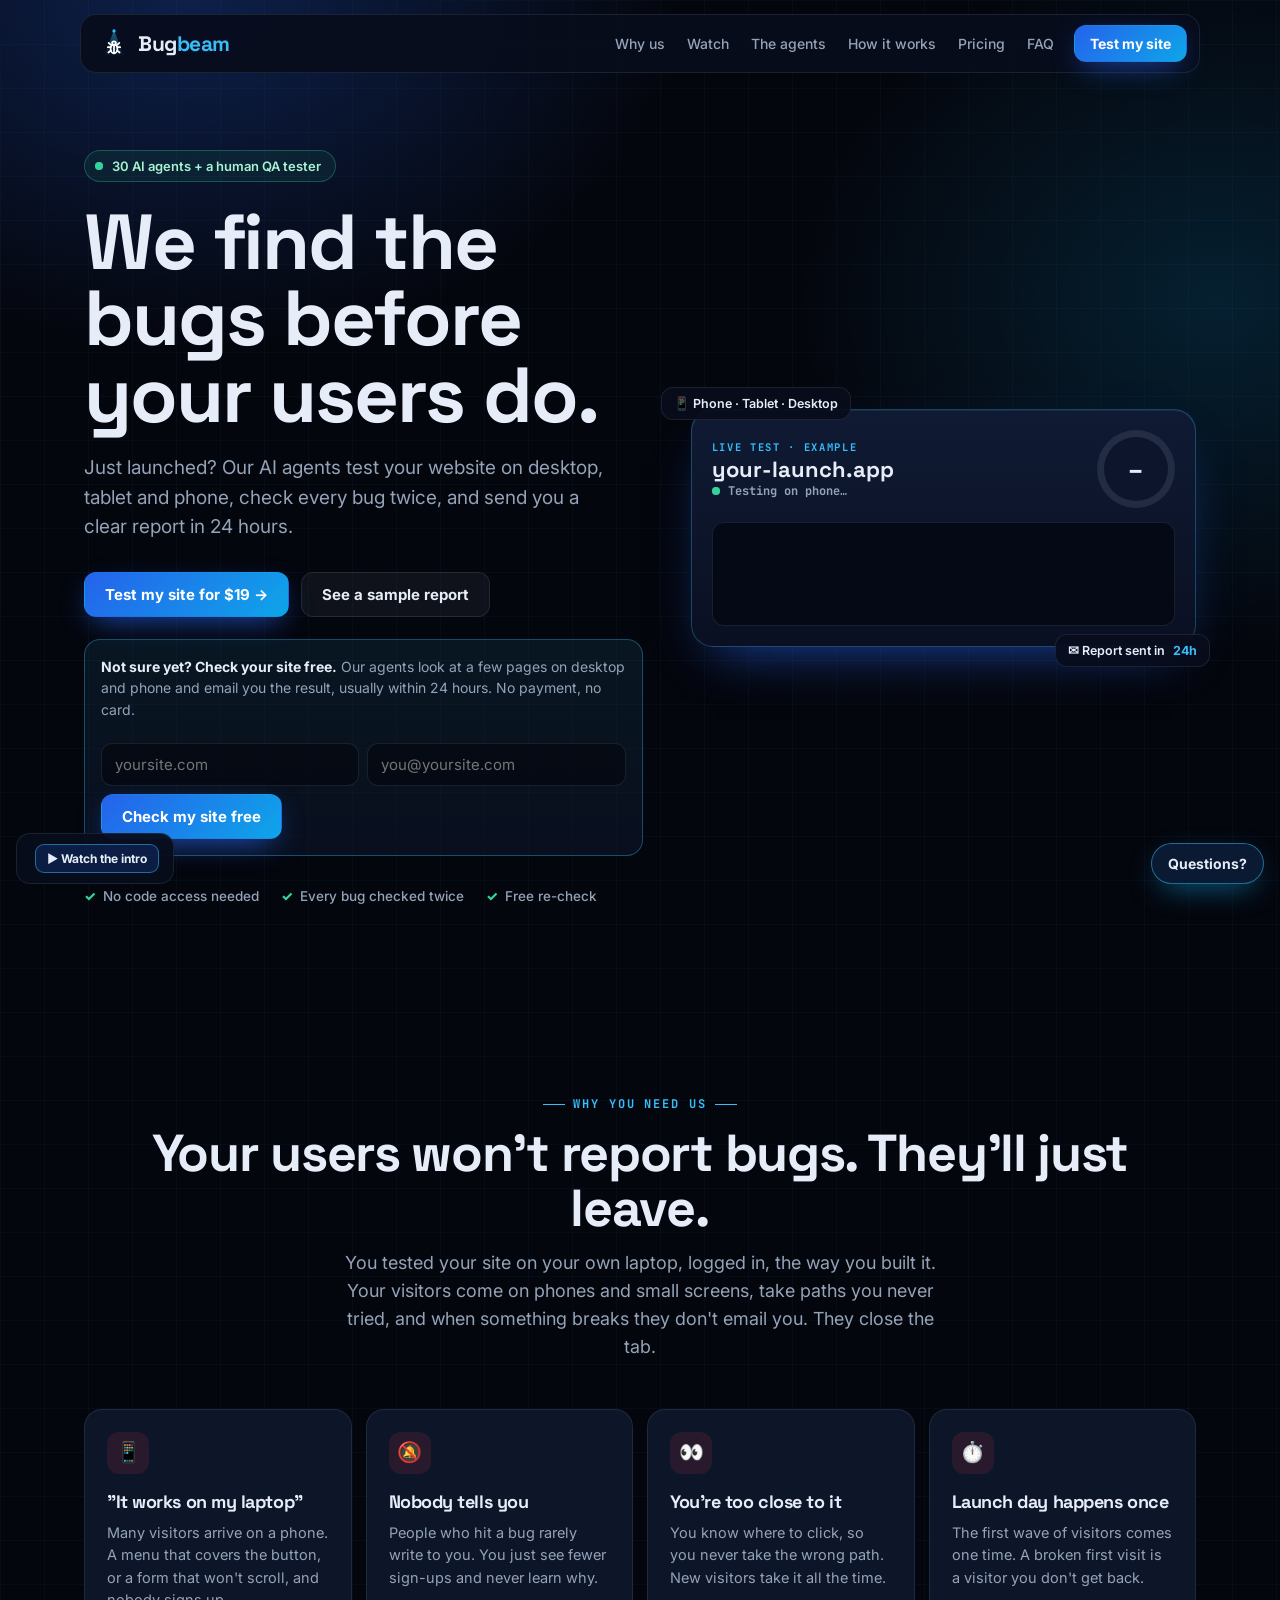
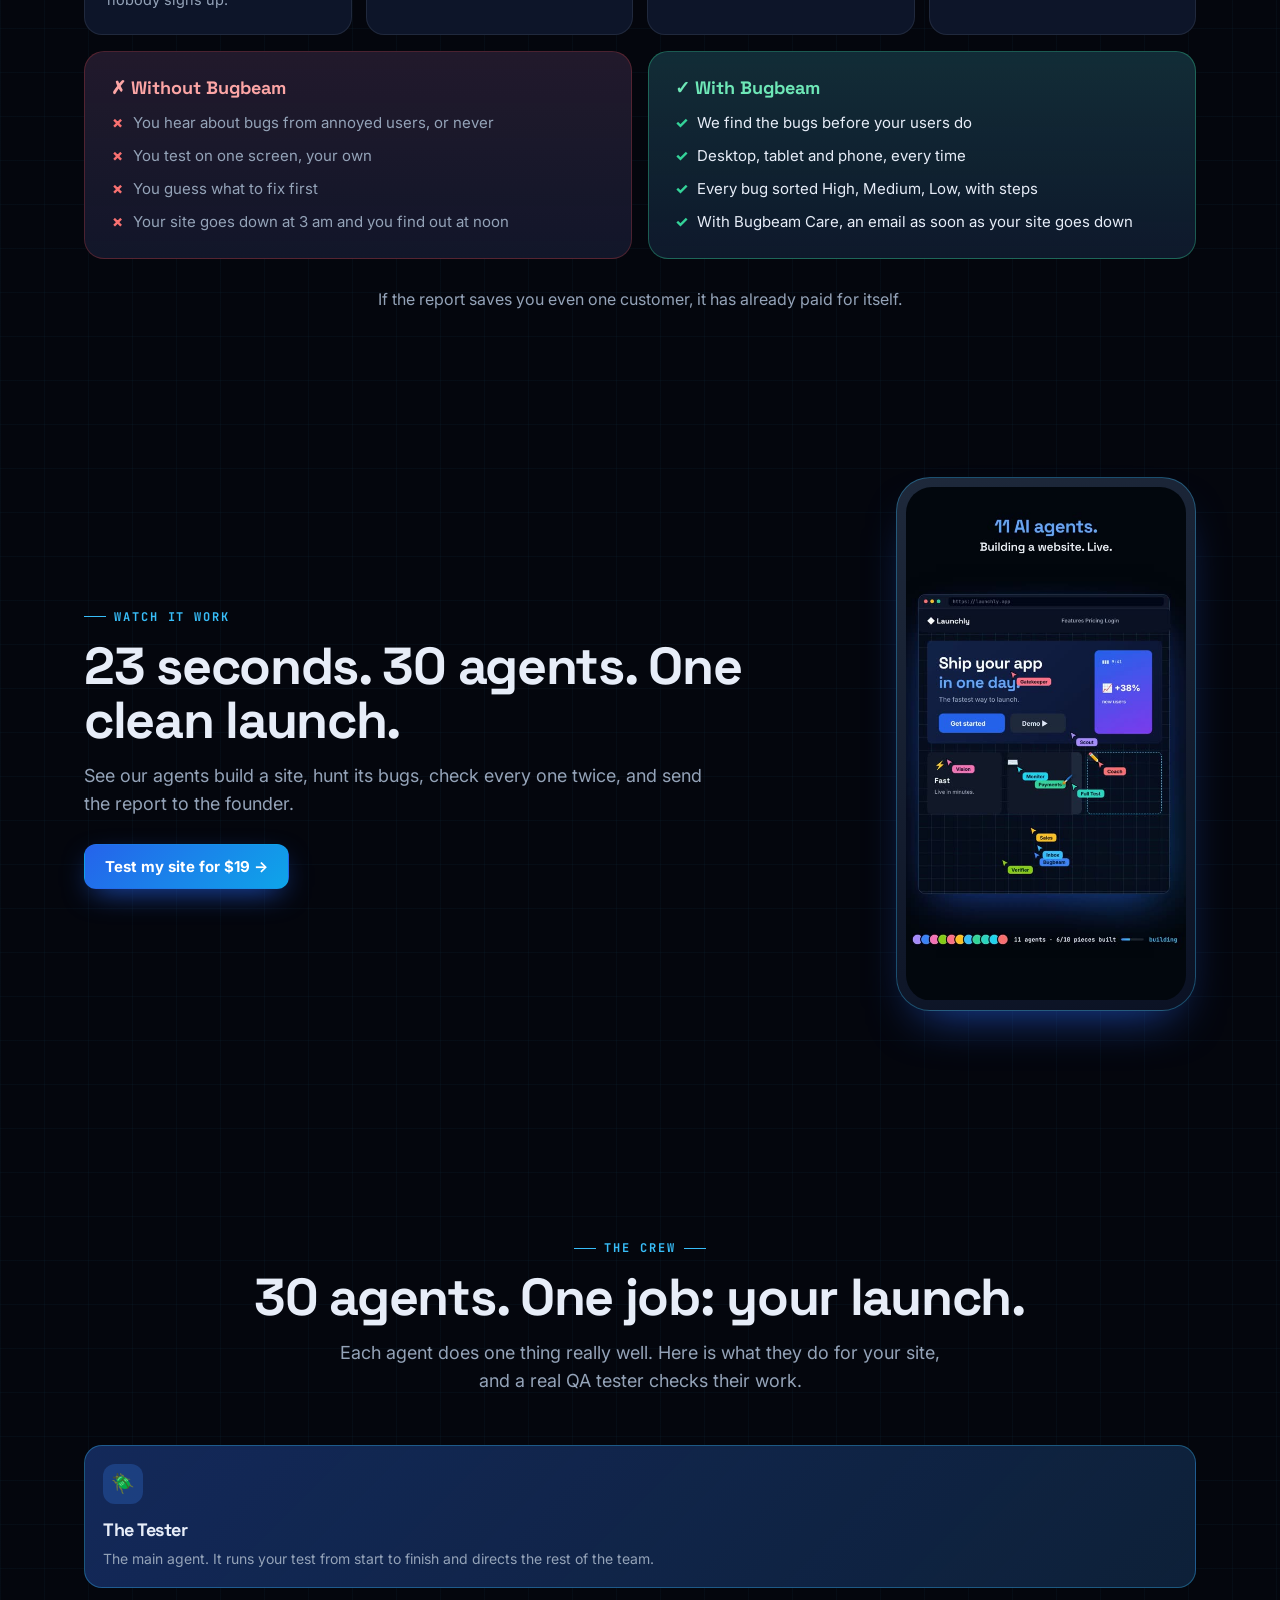
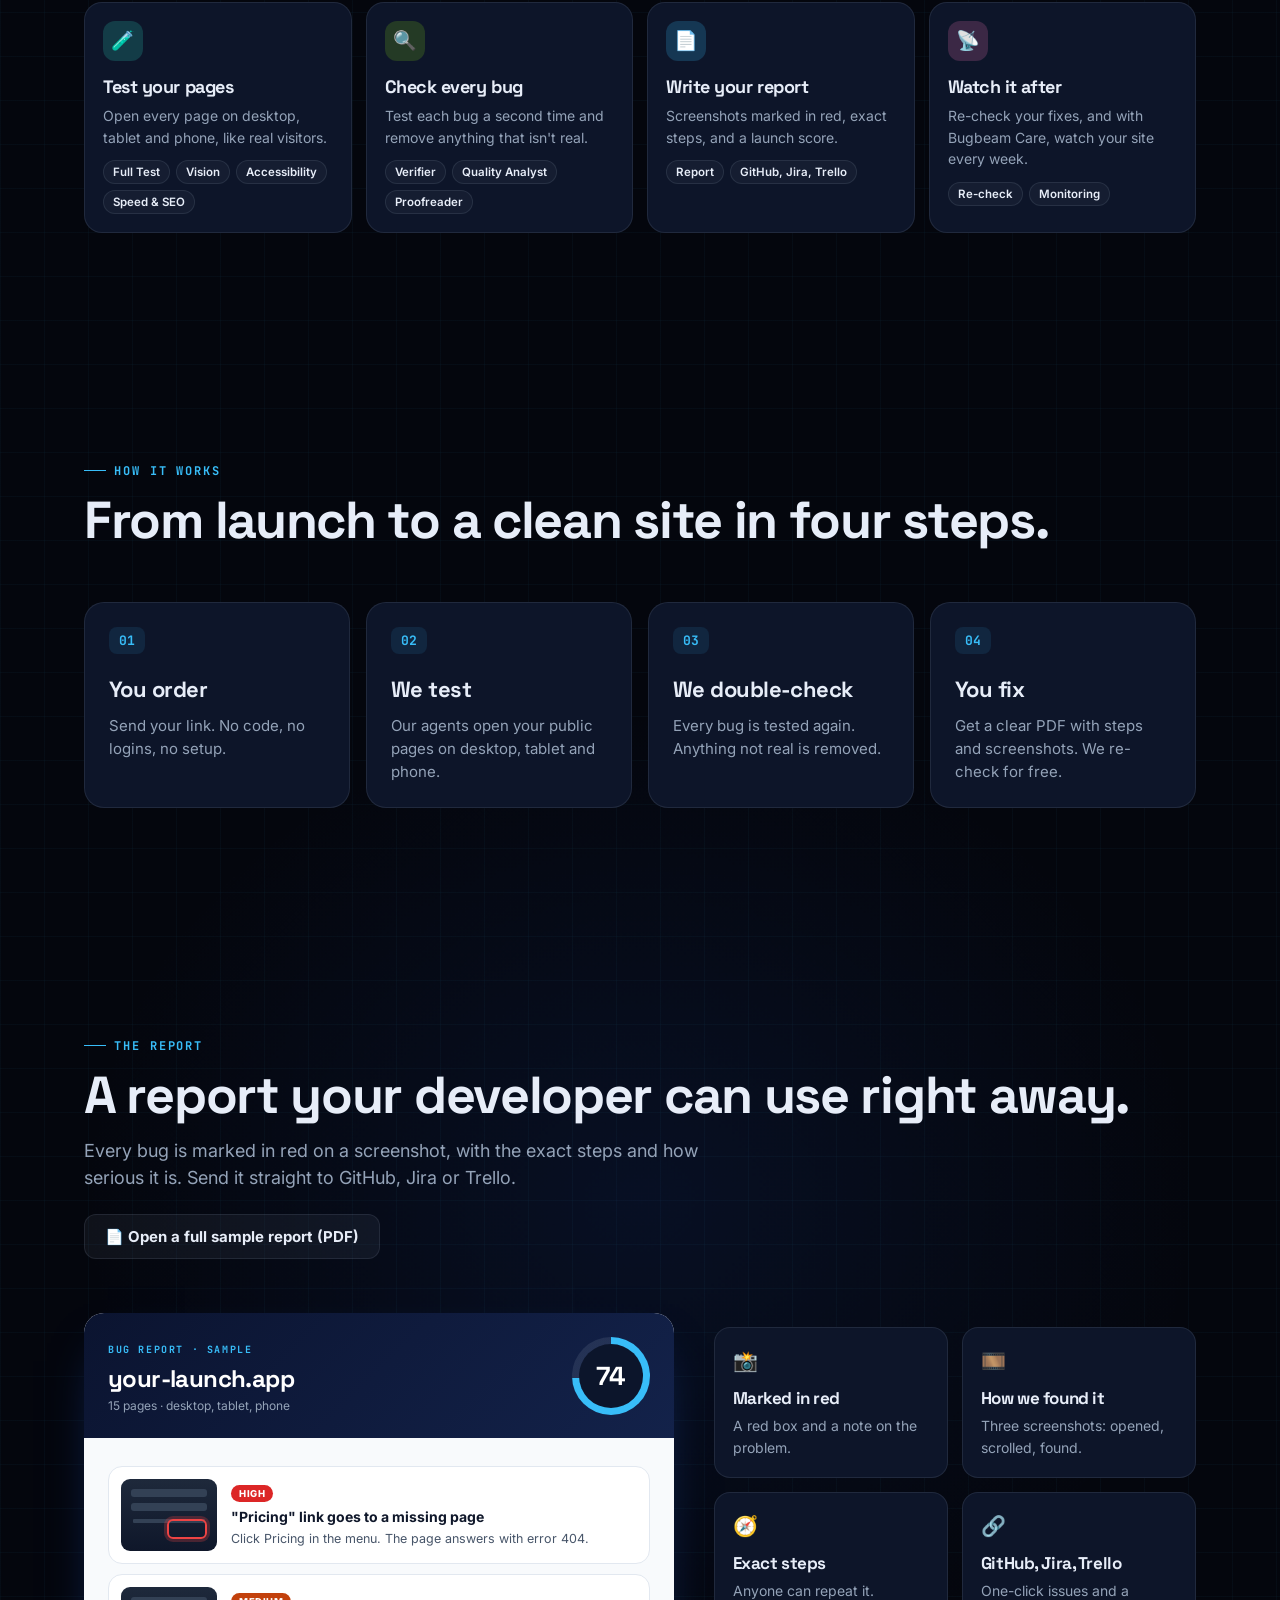
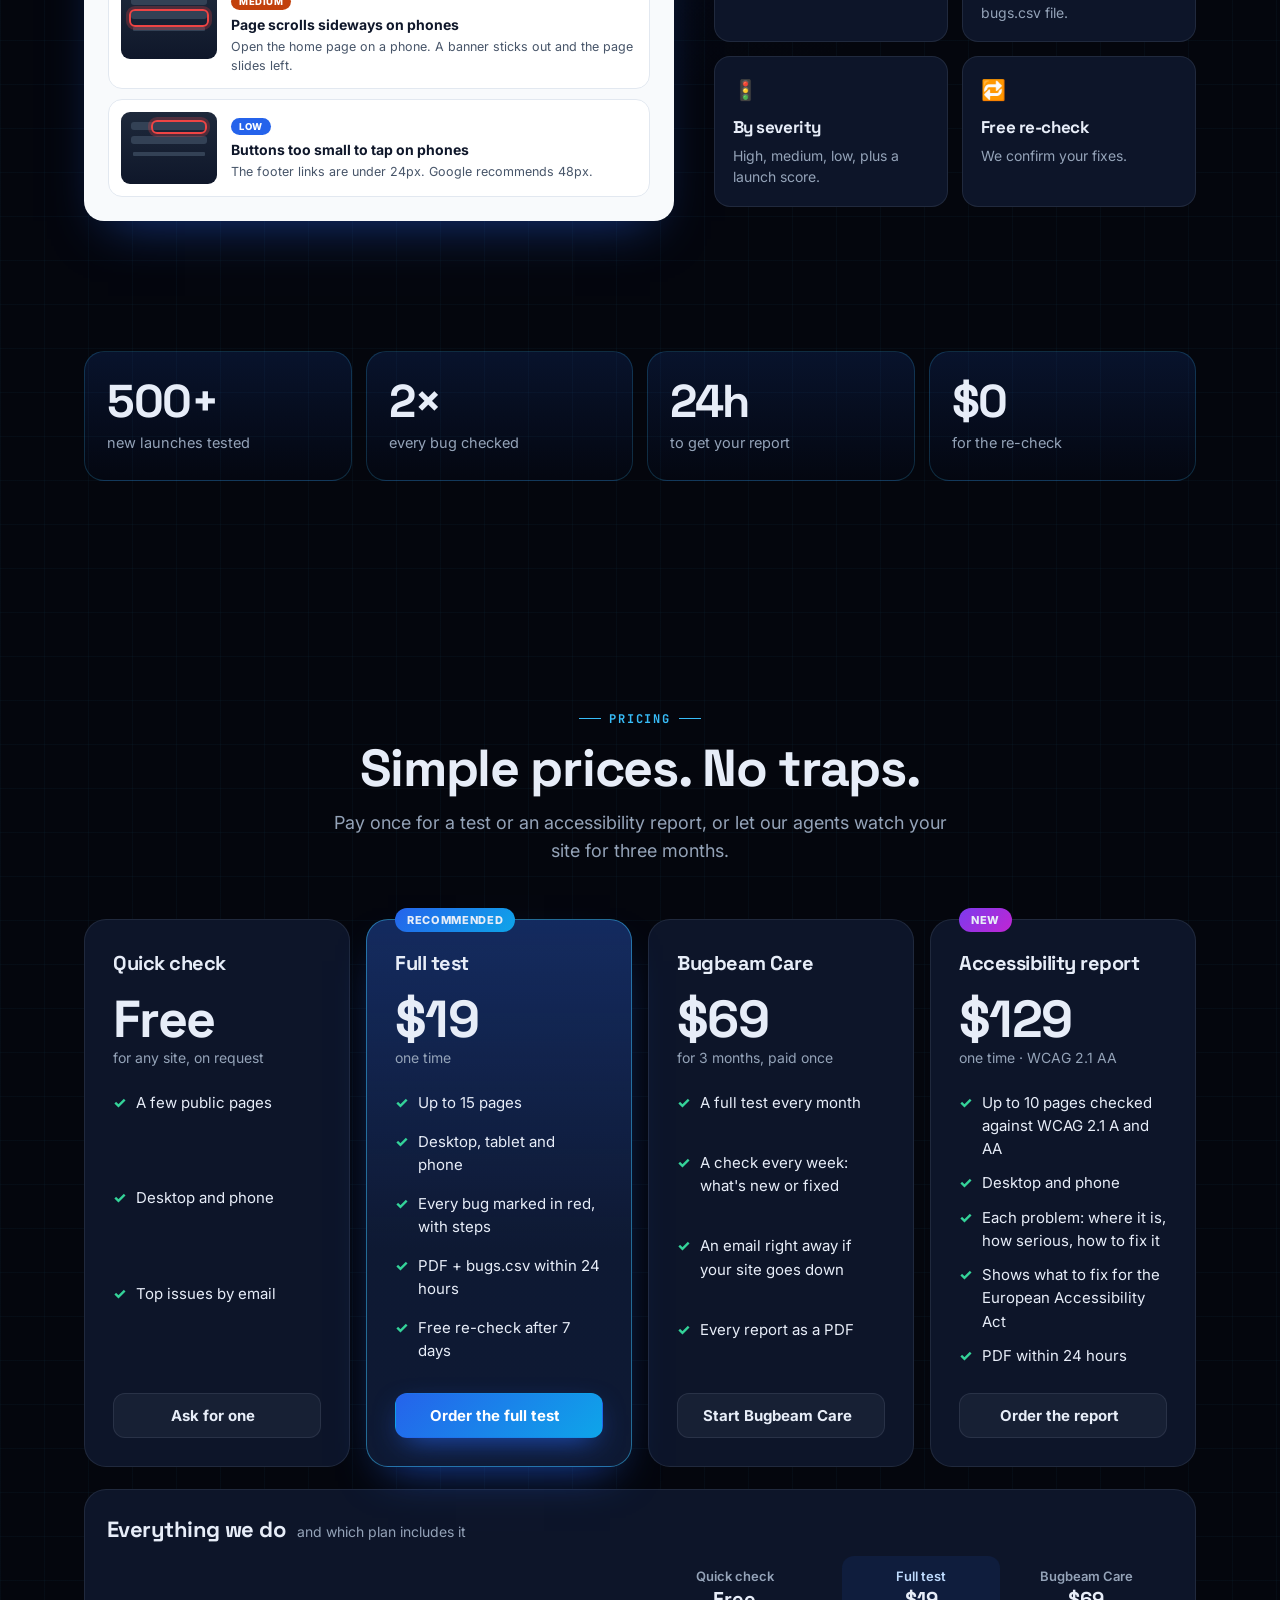
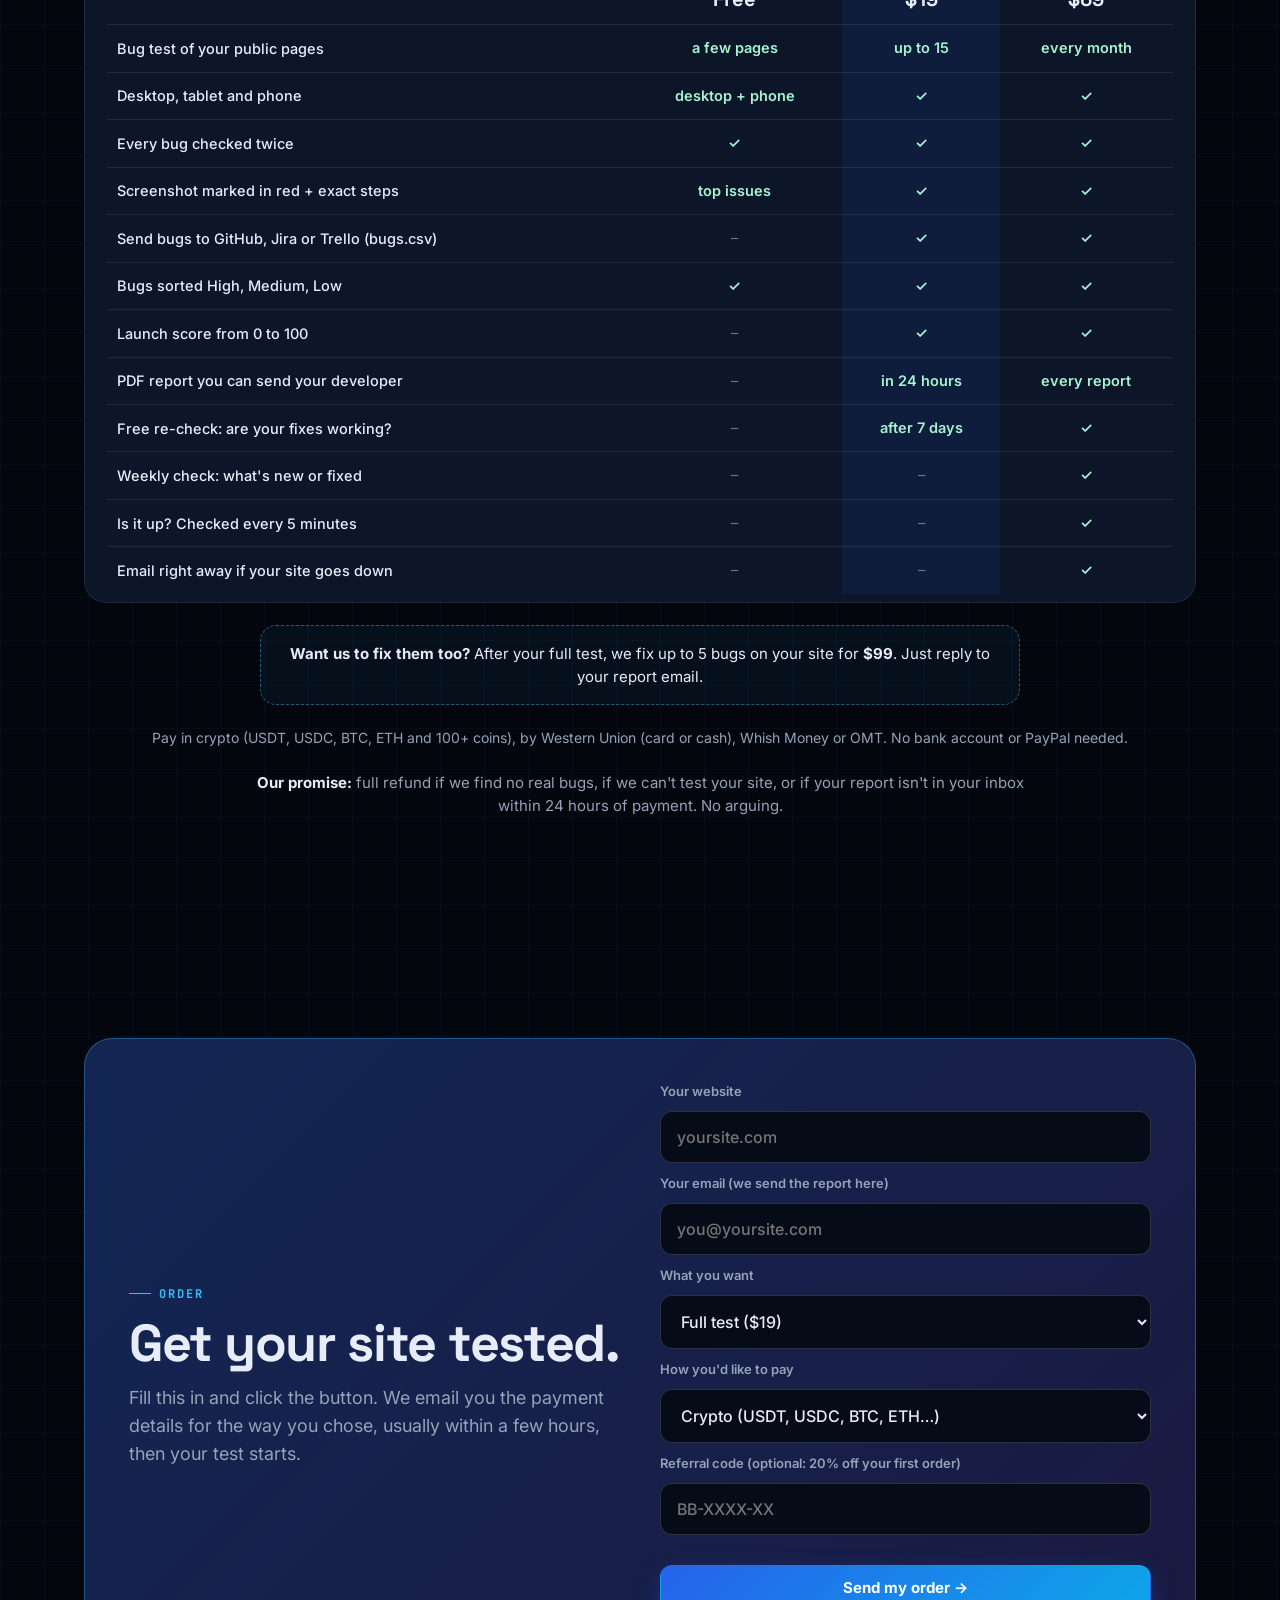
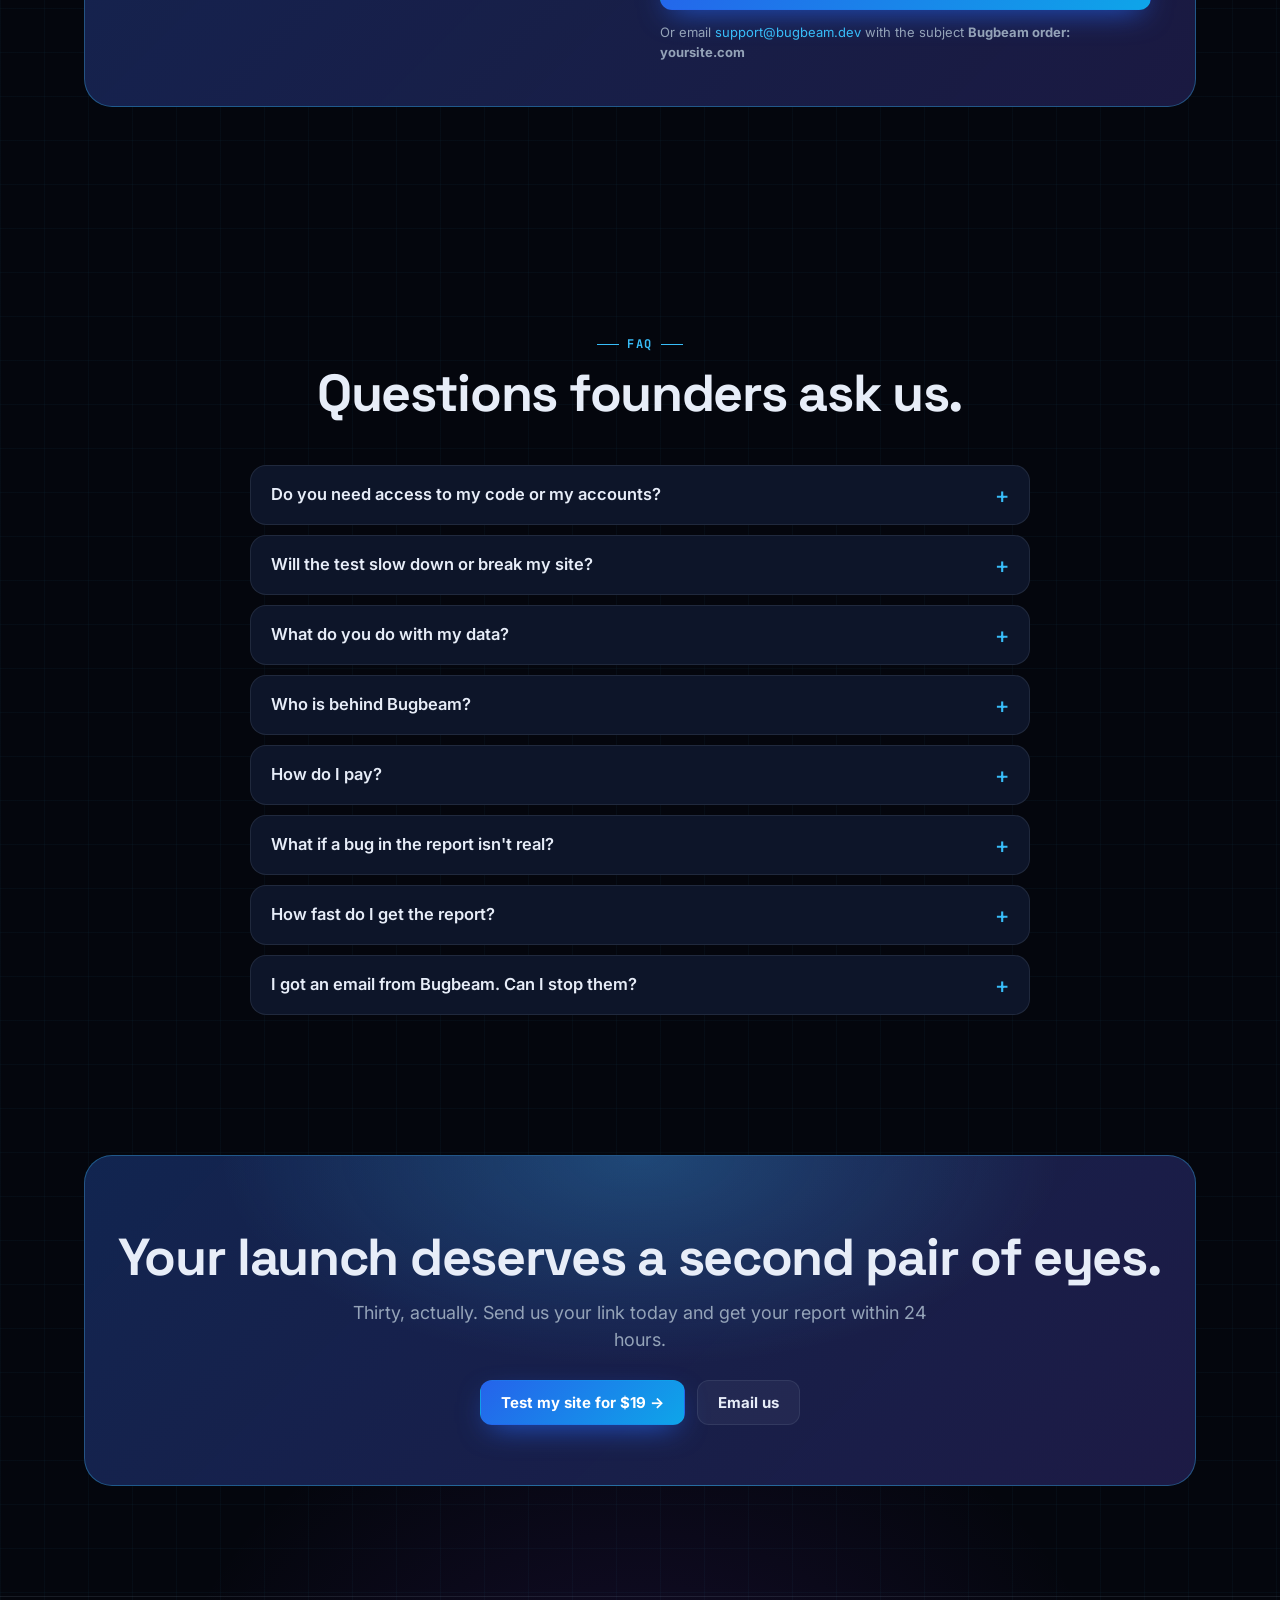
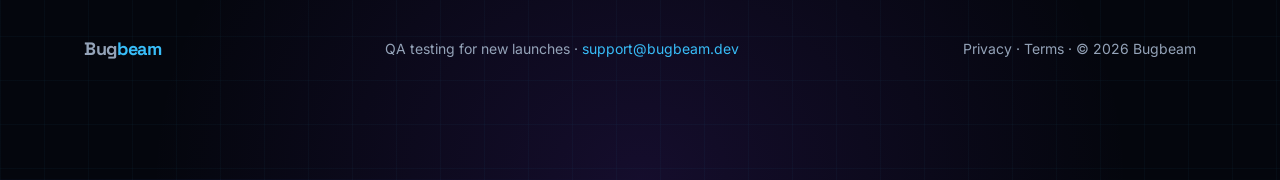
==== commit 8169026b: "QA tester checks the agents' work" ====
--- a/index.html
+++ b/index.html
@@ -118,7 +118,7 @@
 <section id="crew-sec"><div class="wrap">
  <div class="center"><div class="eyebrow" data-type>The crew</div>
  <h2 class="h2" data-type>30 agents. One job: your launch.</h2>
- <p class="lead" data-type>Each agent does one thing really well. Here is what they do for your site, and a real QA tester reads every report before it reaches you.</p></div>
+ <p class="lead" data-type>Each agent does one thing really well. Here is what they do for your site, and a real QA tester checks their work.</p></div>
  <div class="agents teams">
   <div class="agent wide bx"><div class="av" style="background:rgba(59,130,246,.25)">🪲</div><h3 data-type>The Tester</h3><p data-type>The main agent. It runs your test from start to finish and directs the rest of the team.</p></div>
   <div class="agent bx"><div class="av" style="background:rgba(45,212,191,.2)">🧪</div><h3 data-type>Test your pages</h3><p data-type>Open every page on desktop, tablet and phone, like real visitors.</p><ul class="chips"><li>Full Test</li><li>Vision</li><li>Accessibility</li><li>Speed &amp; SEO</li></ul></div>
@@ -243,7 +243,7 @@
   <details class="bx" name="faq"><summary>Do you need access to my code or my accounts?</summary><p>No. We test only the public pages of your site, the way a visitor sees them. We don't sign up, buy anything or send your forms with real data.</p></details>
   <details class="bx" name="faq"><summary>Will the test slow down or break my site?</summary><p>No. Our agents browse your pages like a handful of normal visitors — a few at a time, gently. We don't run attacks, floods or anything that could harm your site or your data.</p></details>
   <details class="bx" name="faq"><summary>What do you do with my data?</summary><p>We keep only what we need to run your test: your site address, your email, your order and payment reference, our emails with you, and the bugs we found. We never sell it or share it with advertisers. To have it erased, reply "DELETE" to any of our emails or write to support@bugbeam.dev. <a href="privacy.html">Full privacy policy →</a></p></details>
-  <details class="bx" name="faq"><summary>Who is behind Bugbeam?</summary><div class="fdr"><img src="elio.webp" alt="Elio Bathani" width="64" height="64"><div class="fx"><b>Elio Bathani</b> — a QA tester who has tested and reported bugs on more than ten real websites, checking each fix after. He built Bugbeam so new founders get that same QA eye on their launch. <a href="https://www.linkedin.com/in/elio-bathani-454a24233/" target="_blank" rel="noopener">See his LinkedIn →</a></div></div><p>AI agents do the testing every night, and Elio reads every report before it goes out, so you get a professional QA review at a price a launch can afford.</p></details>
+  <details class="bx" name="faq"><summary>Who is behind Bugbeam?</summary><div class="fdr"><img src="elio.webp" alt="Elio Bathani" width="64" height="64"><div class="fx"><b>Elio Bathani</b> — a QA tester who has tested and reported bugs on more than ten real websites, checking each fix after. He built Bugbeam so new founders get that same QA eye on their launch. <a href="https://www.linkedin.com/in/elio-bathani-454a24233/" target="_blank" rel="noopener">See his LinkedIn →</a></div></div><p>AI agents do the testing every night, and Elio checks their work and teaches them which bugs are real, so you get a professional QA review at a price a launch can afford.</p></details>
   <details class="bx" name="faq"><summary>How do I pay?</summary><p>Pick the way that suits you when you order — no bank account or PayPal needed:</p><ul class="paylist"><li><b>Crypto</b> — we email you a secure NOWPayments link. Pay with USDT, USDC, BTC, ETH or 100+ other coins, from any wallet or exchange (Binance, OKX…).</li><li><b>Western Union</b> — send online with your debit card, or in cash at any agent. The easiest way to pay by card.</li><li><b>Whish Money or OMT</b> — easiest if you're in Lebanon or the region.</li></ul><p>Each order gets its own payment link or reference, so we know the payment is yours. Your test starts as soon as the payment is confirmed.</p></details>
   <details class="bx" name="faq"><summary>What if a bug in the report isn't real?</summary><p>Every bug is checked twice before you see it. If one still turns out to be wrong, just reply and tell us. We fix the report and our agents learn from it.</p></details>
   <details class="bx" name="faq"><summary>How fast do I get the report?</summary><p>Within 24 hours of your payment, usually sooner. If it's late, you get a full refund. The free re-check comes 7 days later, or sooner if you reply "fixed".</p></details>
